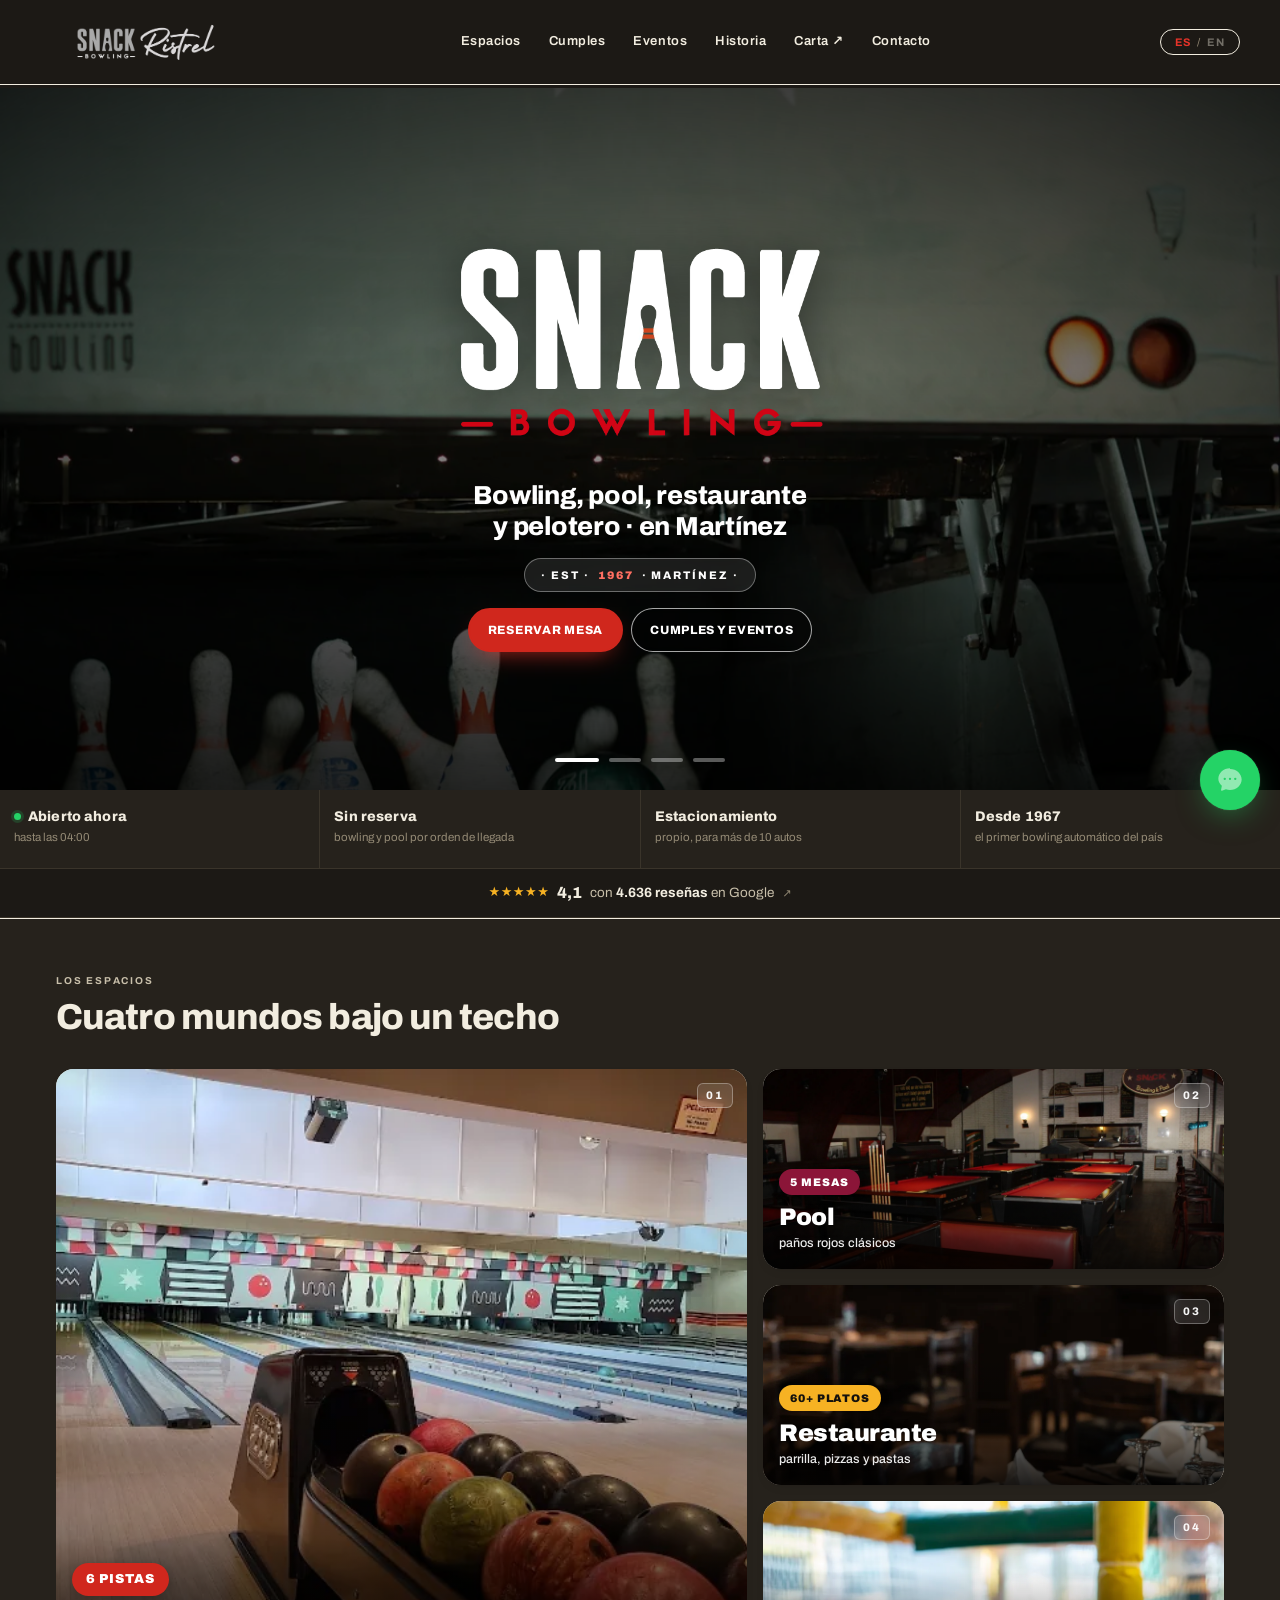
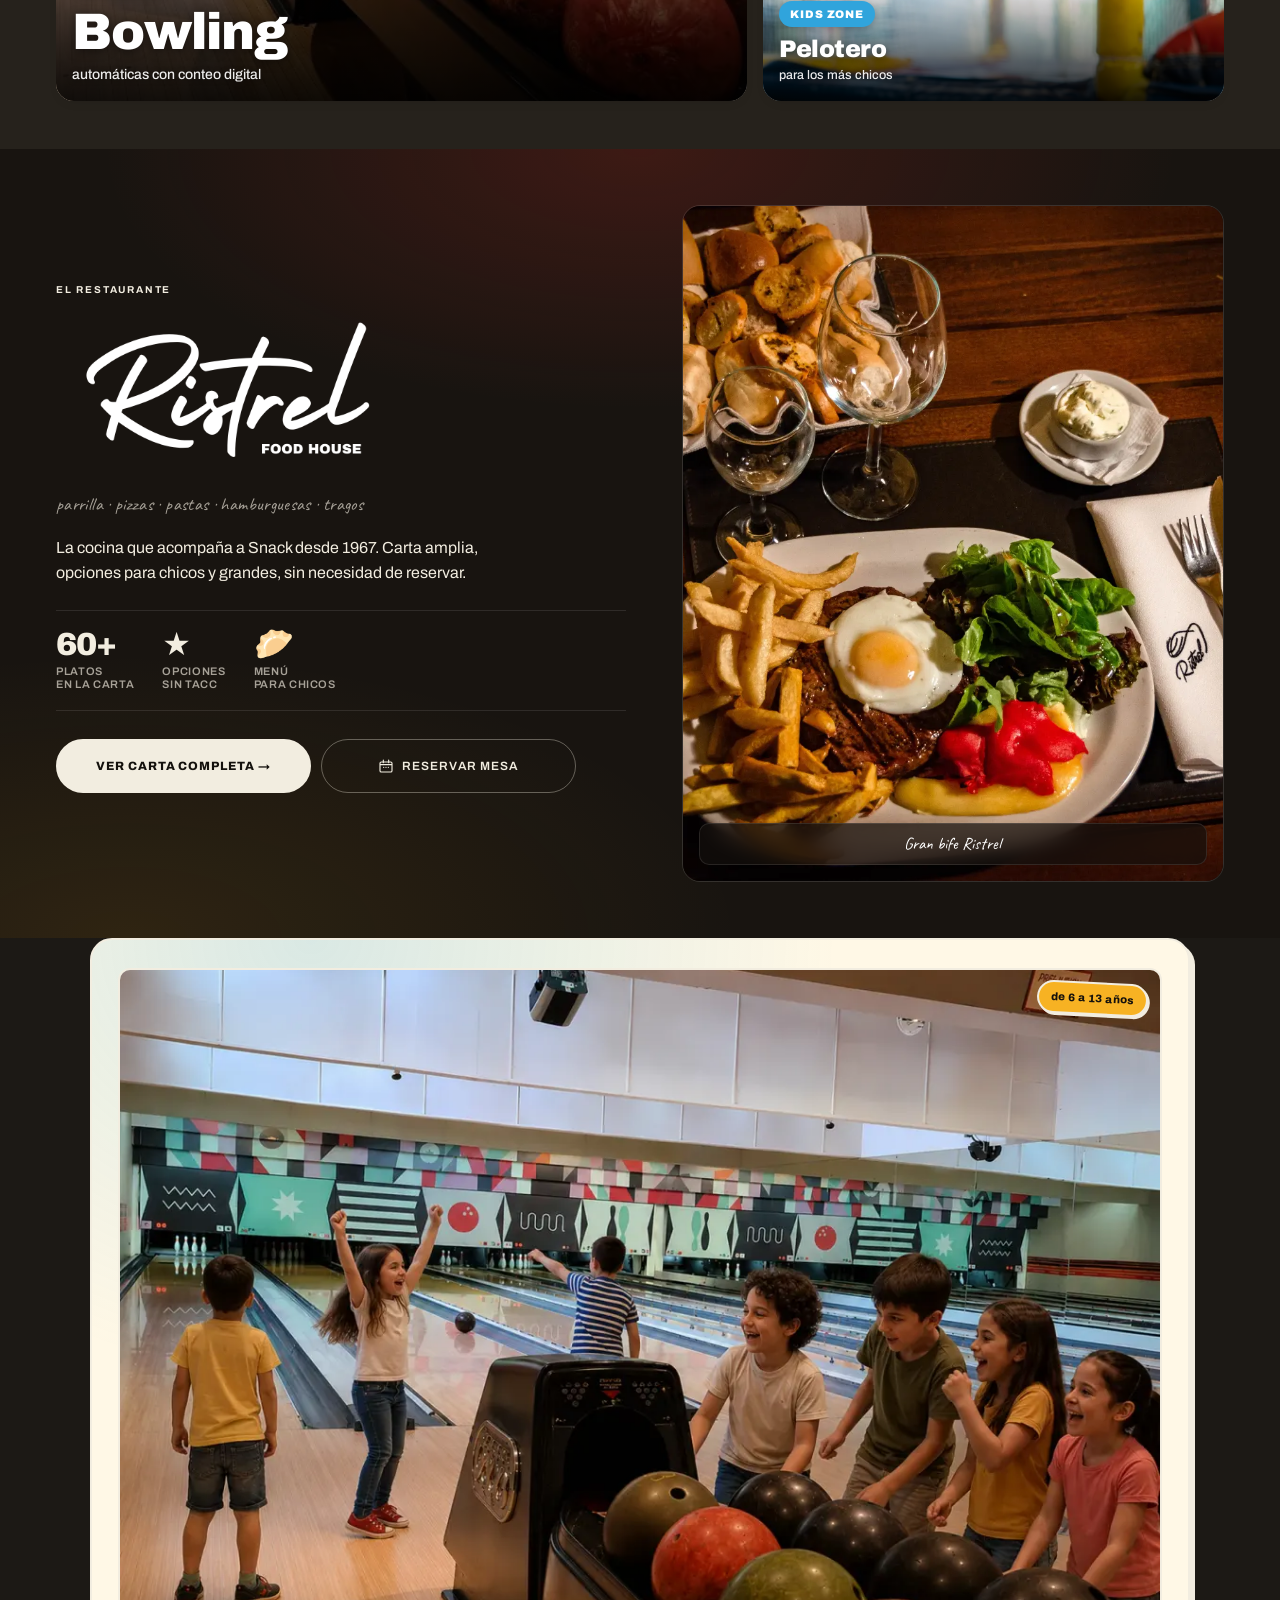
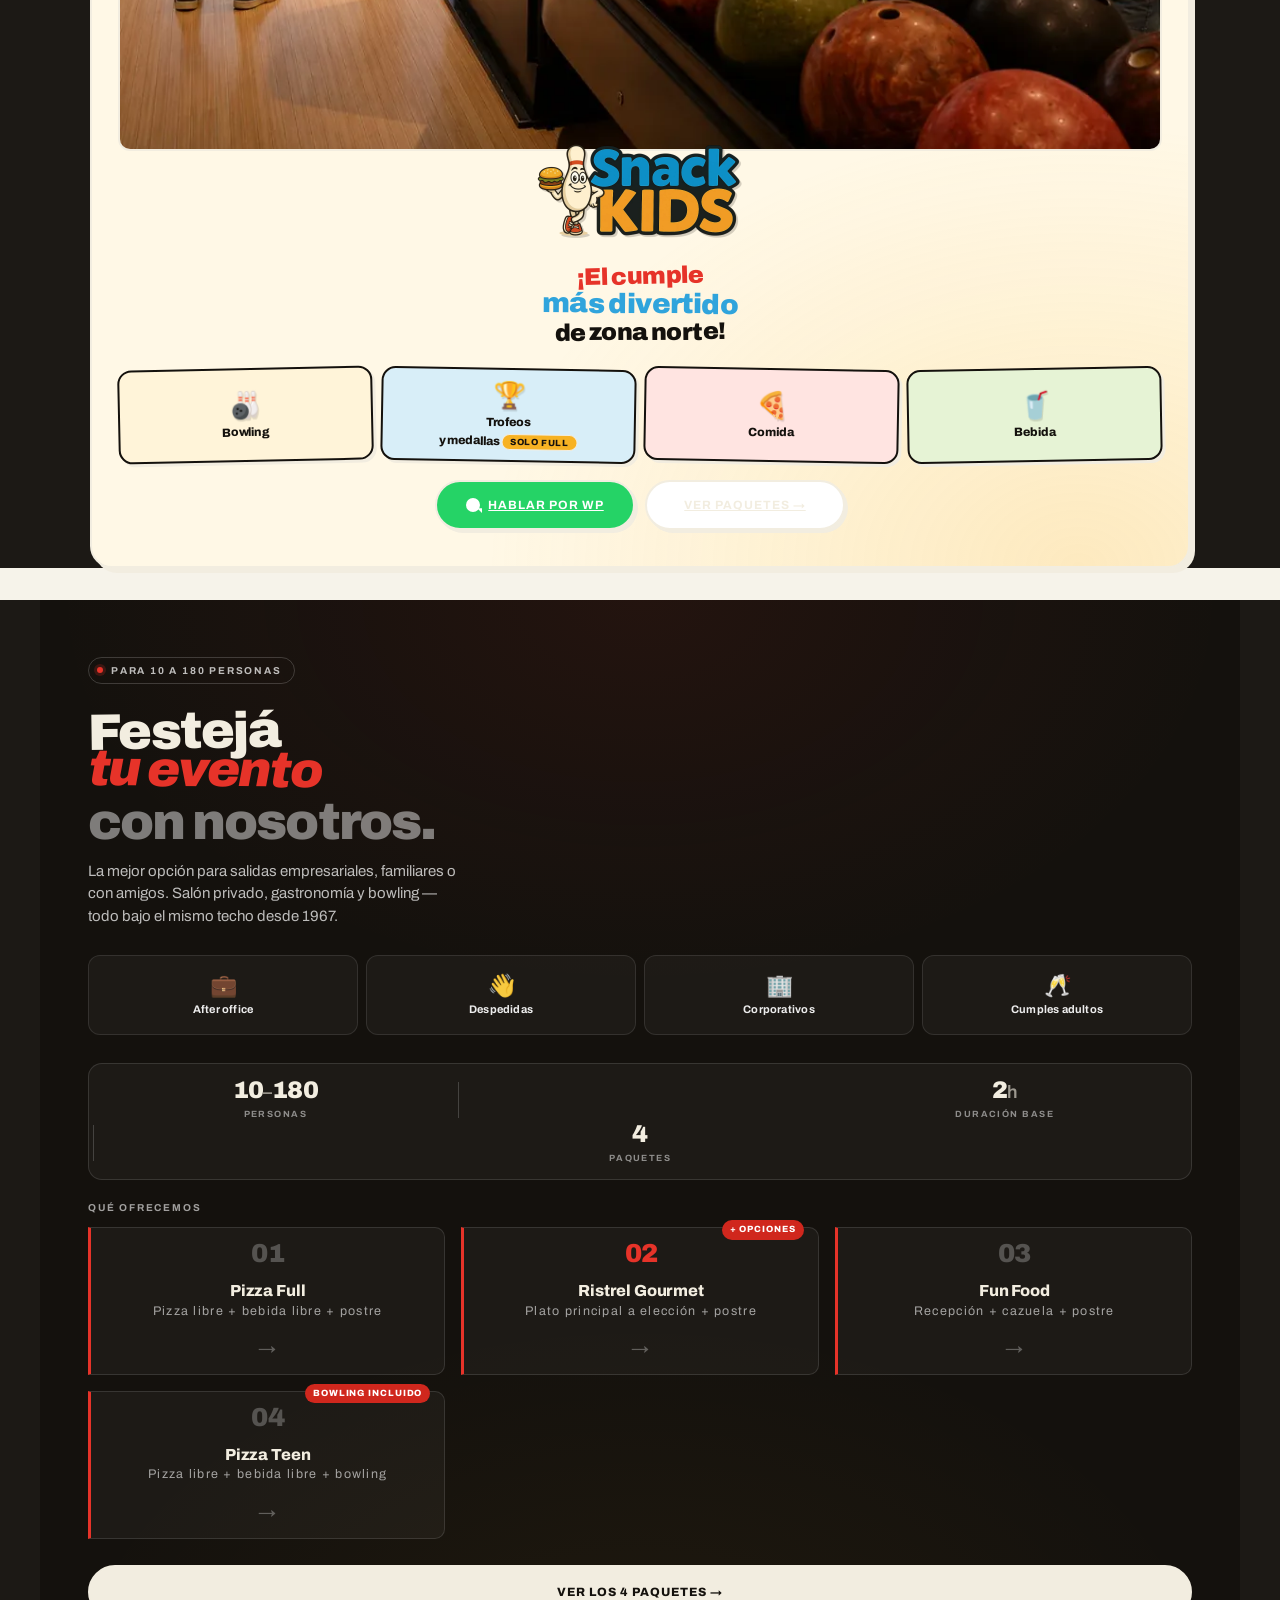
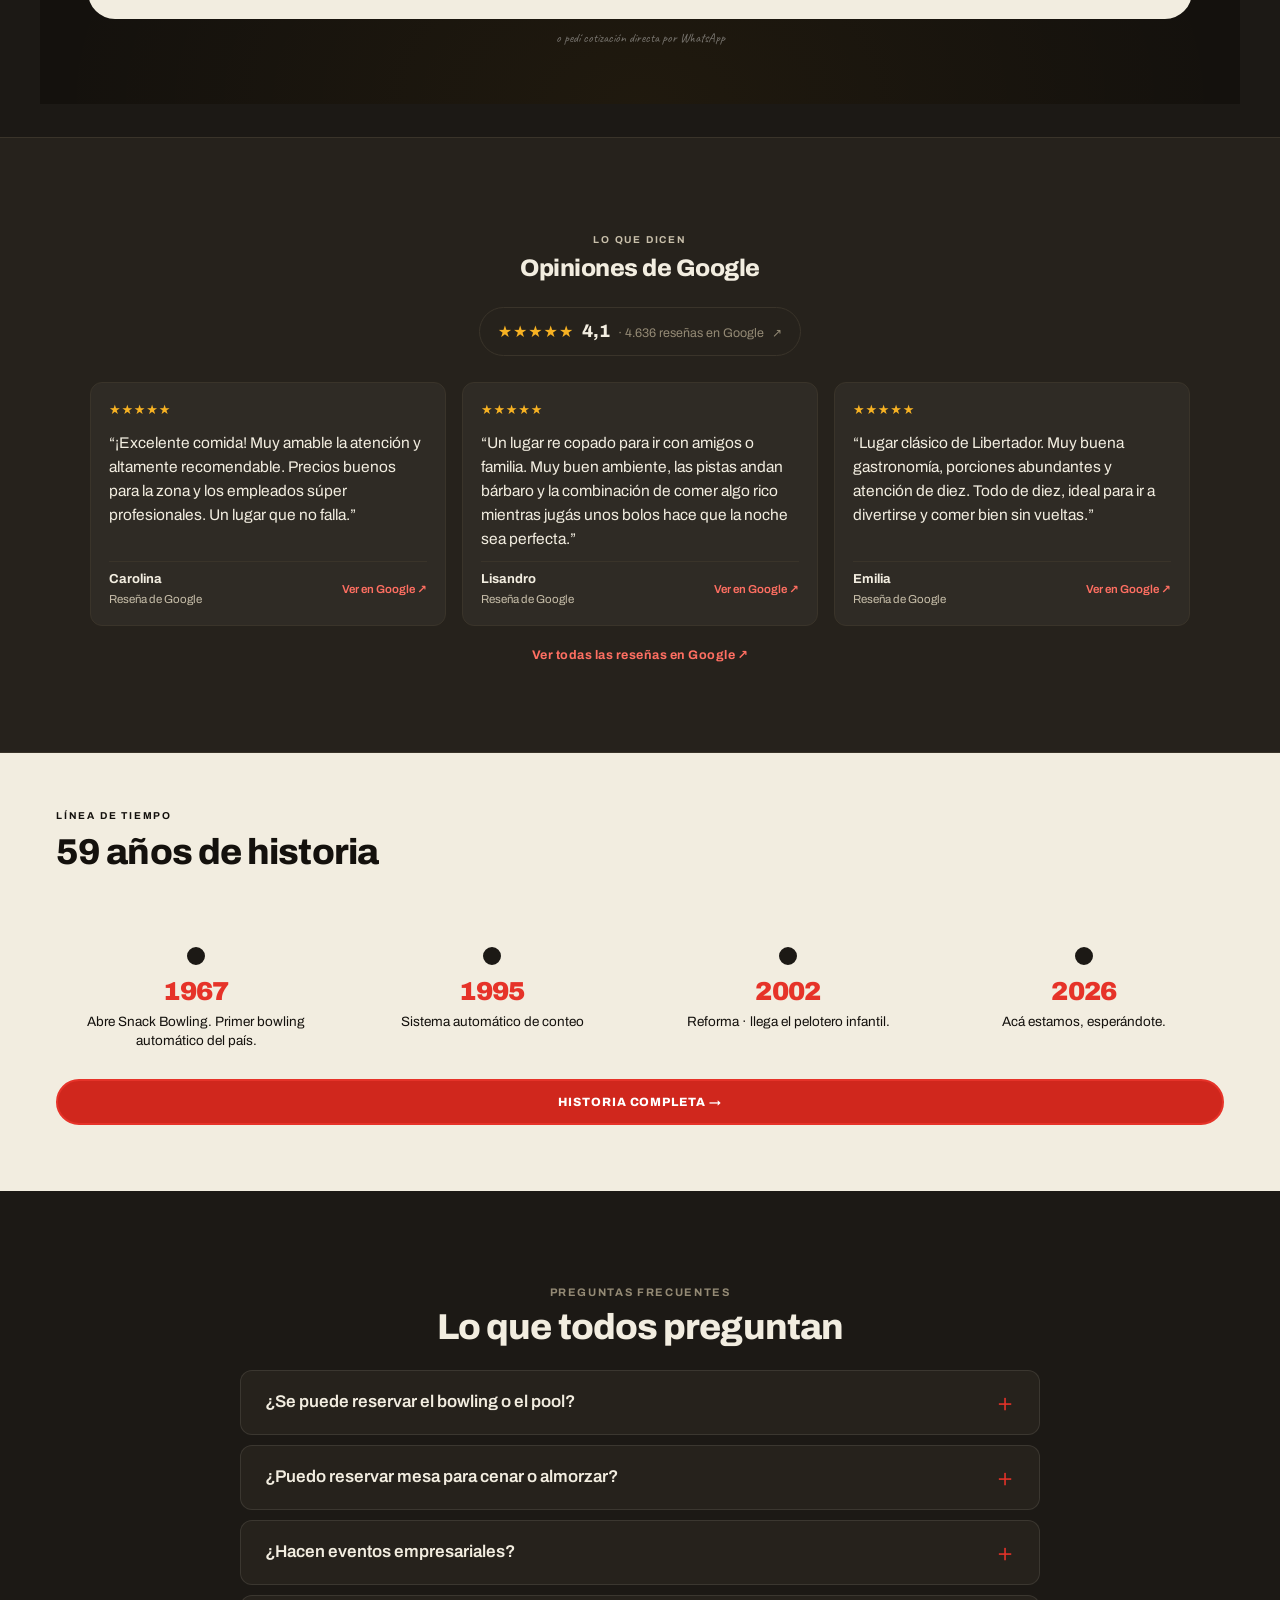
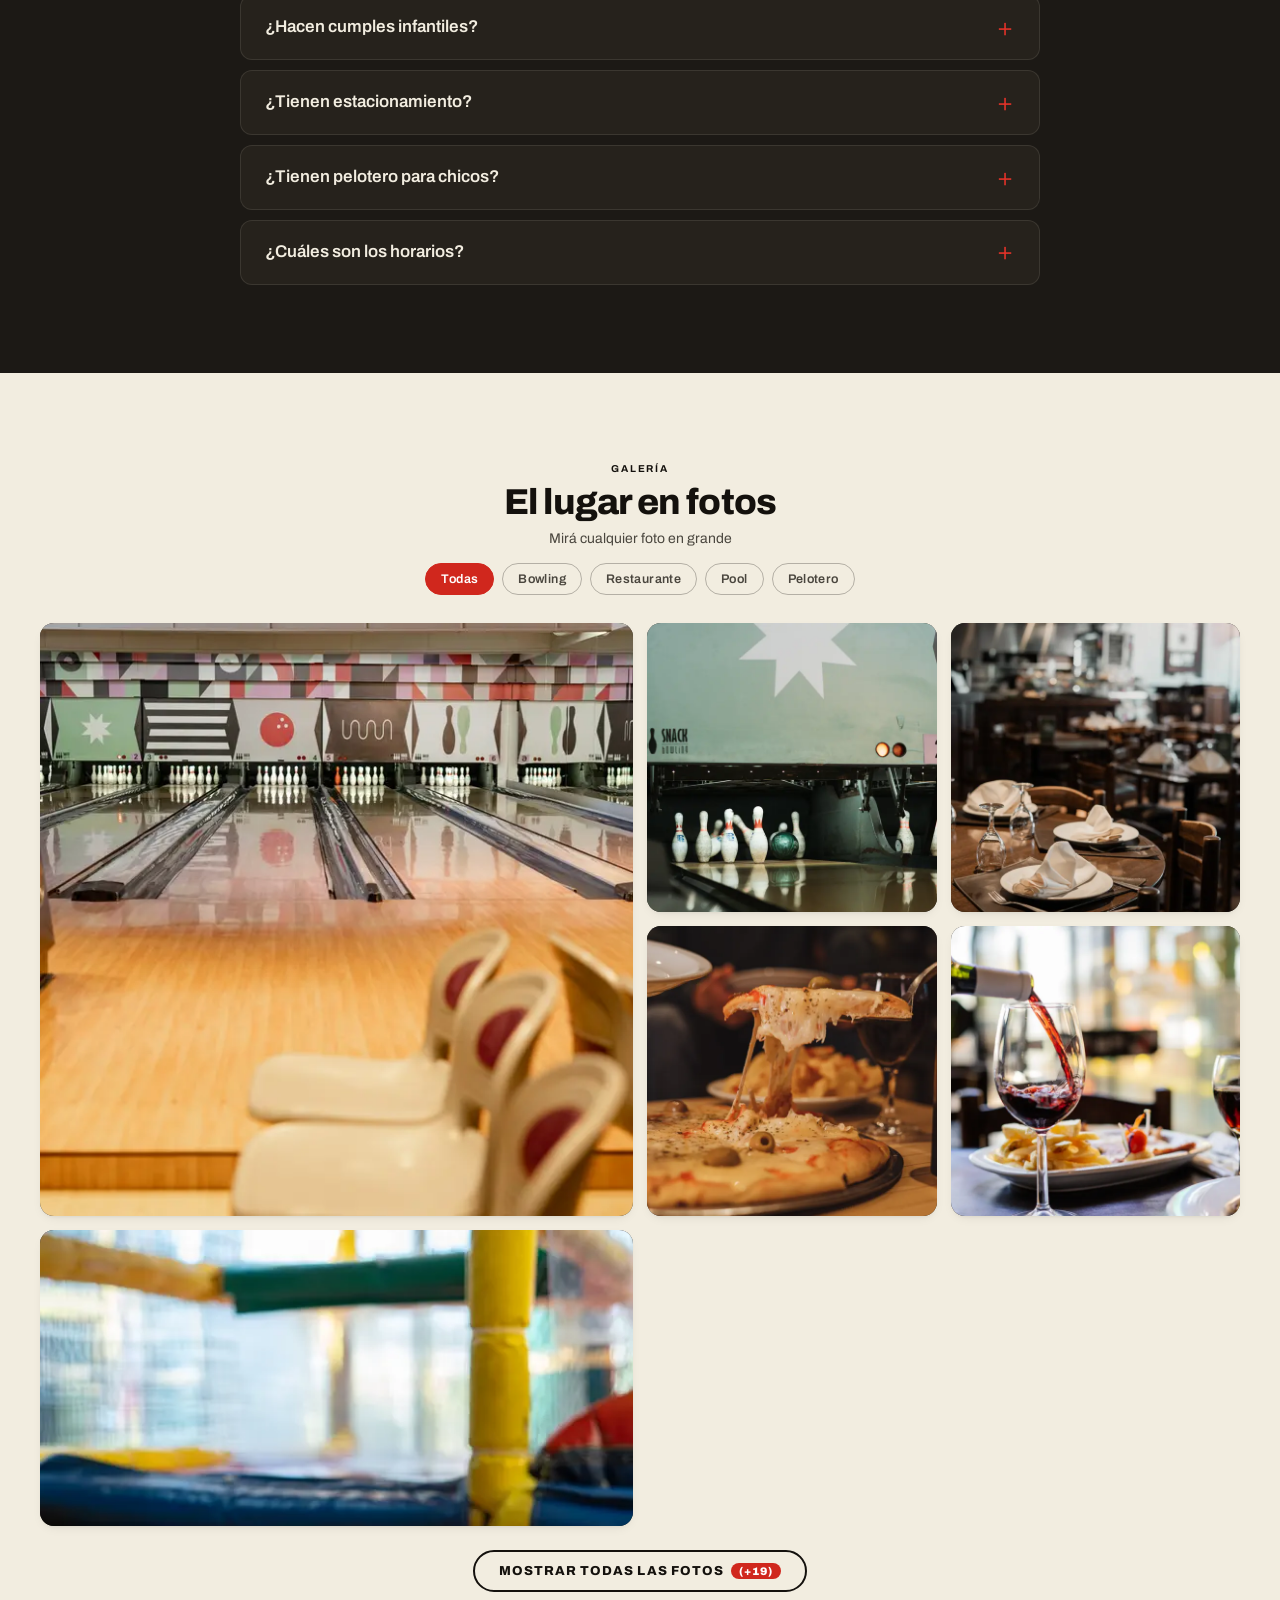
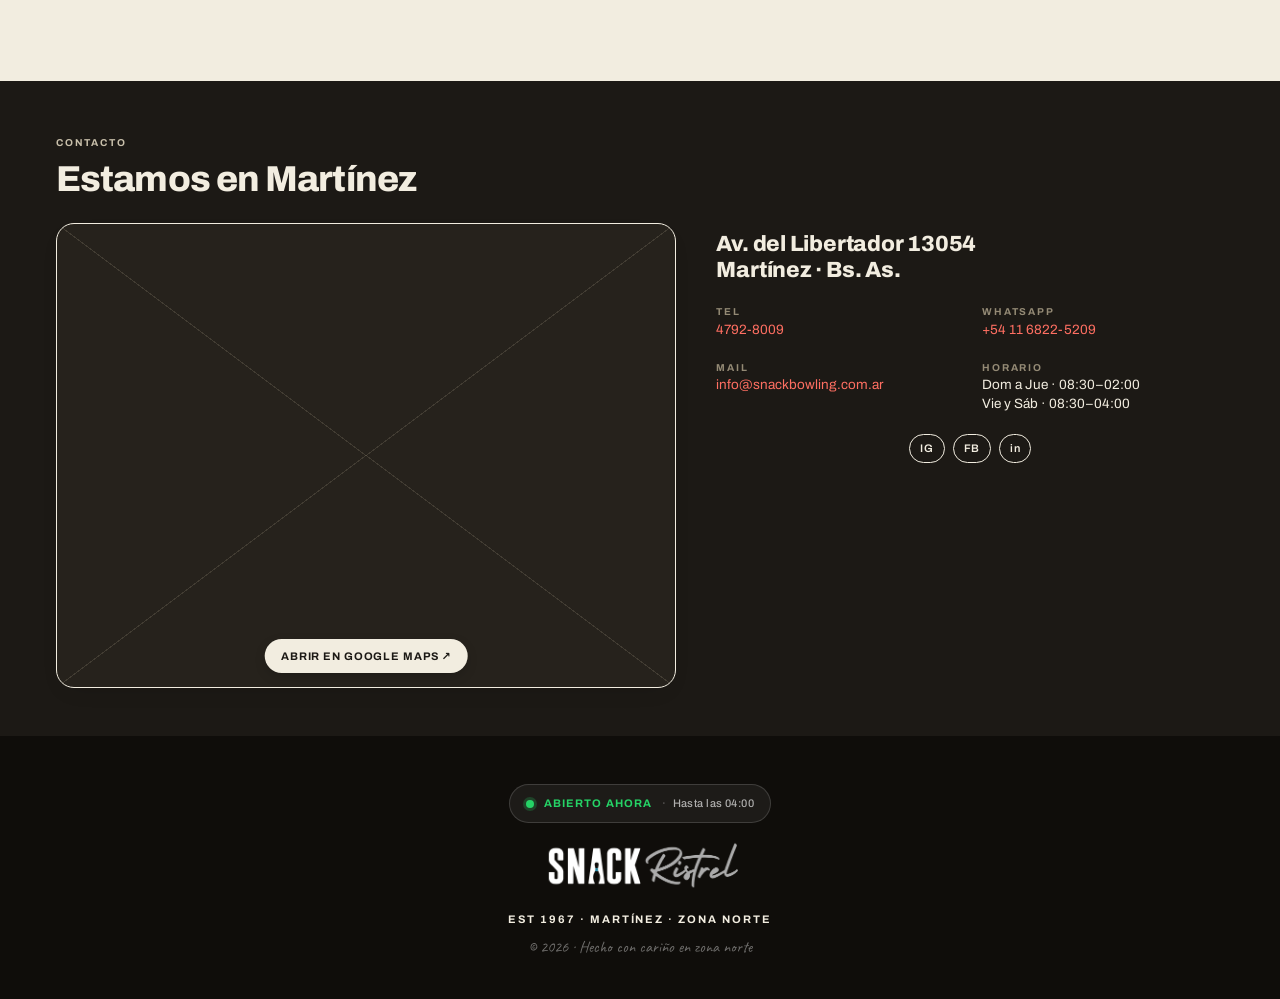
==== index.html @ e5029f7b "Ritmo vertical, chat que no tapa el form y atajos Ritmo vertical - Convivían tres ritmos: 88px, 64px" ====
<!DOCTYPE html>
<html lang="es">
<head>
<meta charset="UTF-8">
<meta name="viewport" content="width=device-width, initial-scale=1.0">
<title>Snack Bowling Martínez · Bowling, restaurante y cumples en Zona Norte</title>
<meta name="description" content="Bowling, restaurante, cumples infantiles y eventos corporativos en Martínez, Zona Norte. Pool, pelotero y carta Ristrel. Multiespacio familiar desde 1967.">
<meta name="keywords" content="bowling Martínez, bowling zona norte, cumples infantiles zona norte, eventos corporativos con bowling, restaurante Martínez, after office bowling, pelotero infantil zona norte, Snack Bowling">
<link rel="canonical" href="https://www.snackbowling.com.ar/">
<meta name="theme-color" content="#f6f3ea">
<meta name="robots" content="index, follow">
<meta name="geo.region" content="AR-B">
<meta name="geo.placename" content="Martínez, Buenos Aires">
<meta name="geo.position" content="-34.4904590;-58.4849892">
<meta name="ICBM" content="-34.4904590, -58.4849892">

<!-- Open Graph / social preview -->
<meta property="og:type" content="website">
<meta property="og:site_name" content="Snack Bowling">
<meta property="og:title" content="Snack Bowling Martínez · Bowling, restaurante y cumples en Zona Norte">
<meta property="og:description" content="Bowling, restaurante, cumples infantiles y eventos corporativos en Martínez, Zona Norte. Desde 1967.">
<meta property="og:url" content="https://www.snackbowling.com.ar/">
<meta property="og:image" content="https://www.snackbowling.com.ar/assets/logo-snack.webp">
<meta property="og:locale" content="es_AR">
<meta name="twitter:card" content="summary_large_image">
<meta name="twitter:title" content="Snack Bowling · Martínez · Zona Norte">
<meta name="twitter:description" content="Bowling, restaurante, cumples infantiles y eventos corporativos en Zona Norte.">
<meta name="twitter:image" content="https://www.snackbowling.com.ar/assets/logo-snack.webp">

<!-- favicon -->
<link rel="icon" type="image/png" sizes="32x32" href="assets/favicon-32.png">
<link rel="icon" type="image/png" sizes="16x16" href="assets/favicon-16.png">
<link rel="icon" type="image/png" sizes="192x192" href="assets/favicon-192.png">
<link rel="manifest" href="manifest.webmanifest">
<link rel="apple-touch-icon" href="assets/apple-touch-icon.png">

<link rel="preconnect" href="https://fonts.googleapis.com">
<link rel="preconnect" href="https://fonts.gstatic.com" crossorigin>
<link href="https://fonts.googleapis.com/css2?family=Patrick+Hand&family=Caveat:wght@500;700&family=Archivo:wght@400;500;700;900&display=swap" rel="stylesheet">
<link rel="stylesheet" href="wireframes.css">
<link rel="stylesheet" href="site.css">

<!-- JSON-LD: negocio local -->
<script type="application/ld+json">
{
  "@context": "https://schema.org",
  "@type": ["Restaurant", "EntertainmentBusiness", "BowlingAlley"],
  "name": "Snack Bowling",
  "alternateName": ["Snack Ristrel", "Ristrel Food House"],
  "url": "https://www.snackbowling.com.ar/",
  "image": [
    "https://www.snackbowling.com.ar/assets/logo-snack.webp",
    "https://www.snackbowling.com.ar/assets/bowling.webp",
    "https://www.snackbowling.com.ar/assets/plato.webp"
  ],
  "logo": "https://www.snackbowling.com.ar/assets/logo-nav.webp",
  "description": "Bowling, restaurante, cumples infantiles y eventos corporativos en Martínez, Zona Norte. Pool, pelotero y carta Ristrel. Multiespacio familiar desde 1967.",
  "slogan": "Cuatro mundos bajo un techo · Martínez desde 1967",
  "telephone": "+541147928009",
  "email": "info@snackbowling.com.ar",
  "priceRange": "$$",
  "servesCuisine": ["Argentina", "Parrilla", "Pizza", "Pastas", "Hamburguesas"],
  "address": {
    "@type": "PostalAddress",
    "streetAddress": "Av. del Libertador 13054",
    "addressLocality": "Martínez",
    "addressRegion": "Buenos Aires",
    "postalCode": "B1640",
    "addressCountry": "AR"
  },
  "geo": {
    "@type": "GeoCoordinates",
    "latitude": -34.4904590,
    "longitude": -58.4849892
  },
  "areaServed": [
    { "@type": "Place", "name": "Martínez" },
    { "@type": "Place", "name": "San Isidro" },
    { "@type": "Place", "name": "Olivos" },
    { "@type": "Place", "name": "Vicente López" },
    { "@type": "Place", "name": "Zona Norte, Buenos Aires" }
  ],
  "foundingDate": "1967",
  "aggregateRating": {
    "@type": "AggregateRating",
    "ratingValue": "4.1",
    "reviewCount": "4636",
    "bestRating": "5",
    "worstRating": "1"
  },
  "openingHoursSpecification": [
    {
      "@type": "OpeningHoursSpecification",
      "dayOfWeek": ["Sunday", "Monday", "Tuesday", "Wednesday", "Thursday"],
      "opens": "08:30",
      "closes": "02:00"
    },
    {
      "@type": "OpeningHoursSpecification",
      "dayOfWeek": ["Friday", "Saturday"],
      "opens": "08:30",
      "closes": "04:00"
    }
  ],
  "sameAs": [
    "https://www.instagram.com/snackbowling/",
    "https://www.facebook.com/SnackBowling/",
    "https://www.linkedin.com/company/snack-bowling"
  ],
  "hasMenu": "https://menu.maxirest.com/408",
  "amenityFeature": [
    { "@type": "LocationFeatureSpecification", "name": "Bowling", "value": true },
    { "@type": "LocationFeatureSpecification", "name": "Pool / Billar", "value": true },
    { "@type": "LocationFeatureSpecification", "name": "Restaurante", "value": true },
    { "@type": "LocationFeatureSpecification", "name": "Pelotero infantil", "value": true },
    { "@type": "LocationFeatureSpecification", "name": "Salón para eventos", "value": true }
  ],
  "hasOfferCatalog": {
    "@type": "OfferCatalog",
    "name": "Paquetes",
    "itemListElement": [
      {
        "@type": "Offer",
        "name": "Cumples infantiles con bowling",
        "description": "Paquetes Full y Base. De 6 a 13 años. Bowling, comida y bebida libre. Desde 15 chicos (grupos de 10 a 14, con tarifa especial).",
        "url": "https://www.snackbowling.com.ar/cumples",
        "category": "Cumples infantiles"
      },
      {
        "@type": "Offer",
        "name": "Eventos corporativos con bowling",
        "description": "After office, despedidas, corporativos y cumples adultos. 4 paquetes gastronómicos para 10 a 180 personas.",
        "url": "https://www.snackbowling.com.ar/eventos",
        "category": "Eventos corporativos"
      }
    ]
  }
}
</script>

<!-- JSON-LD: FAQ para rich snippets en Google -->
<script type="application/ld+json">
{
  "@context": "https://schema.org",
  "@type": "FAQPage",
  "mainEntity": [
    {
      "@type": "Question",
      "name": "¿Se puede reservar el bowling o el pool?",
      "acceptedAnswer": { "@type": "Answer", "text": "No, ambos son por orden de llegada." }
    },
    {
      "@type": "Question",
      "name": "¿Puedo reservar mesa para cenar o almorzar?",
      "acceptedAnswer": { "@type": "Answer", "text": "Sí. Podés pedir la mesa desde el formulario de la web y te respondemos por WhatsApp, o llamar al 4792-8009. La reserva queda confirmada cuando te damos el OK." }
    },
    {
      "@type": "Question",
      "name": "¿Hacen eventos empresariales?",
      "acceptedAnswer": { "@type": "Answer", "text": "Sí, tenemos paquetes para after office, despedidas y corporativos." }
    },
    {
      "@type": "Question",
      "name": "¿Hacen cumples infantiles?",
      "acceptedAnswer": { "@type": "Answer", "text": "Sí, para chicos de 6 a 13 años." }
    },
    {
      "@type": "Question",
      "name": "¿Tienen estacionamiento?",
      "acceptedAnswer": { "@type": "Answer", "text": "Sí, estacionamiento propio para más de 10 autos." }
    },
    {
      "@type": "Question",
      "name": "¿Tienen pelotero para chicos?",
      "acceptedAnswer": { "@type": "Answer", "text": "Sí, para los más peques de 4 a 7 años." }
    },
    {
      "@type": "Question",
      "name": "¿Cuáles son los horarios de atención?",
      "acceptedAnswer": { "@type": "Answer", "text": "Domingo a Jueves de 08:30 a 02:00. Viernes y Sábados hasta las 04:00." }
    }
  ]
}
</script>

<!--
  Google Analytics 4 · sólo se carga en el dominio de producción.
  En localhost, en previews de Cloudflare o abriendo el archivo directo no se
  dispara ningún evento, así que probar no ensucia los datos reales.
-->
<script>
  (function () {
    window.dataLayer = window.dataLayer || [];
    function gtag(){ dataLayer.push(arguments); }
    window.gtag = gtag;

    var host = location.hostname;
    var esProduccion = host === 'snackbowling.com.ar' || host.endsWith('.snackbowling.com.ar');
    if (!esProduccion) return;

    var s = document.createElement('script');
    s.async = true;
    s.src = 'https://www.googletagmanager.com/gtag/js?id=G-M6GGPZSK61';
    document.head.appendChild(s);

    gtag('js', new Date());
    gtag('config', 'G-M6GGPZSK61', { anonymize_ip: true });
  })();
</script>
</head>
<body class="final-site has-sticky-bar">
<a class="skip-link" href="#contenido">Saltar al contenido</a>
<div class="scroll-progress" aria-hidden="true"></div>

<!-- MOBILE / TABLET VERSION -->
<div class="site-mobile site-mobile--nav">
<!-- nav -->
          <div class="m-nav m-nav--dir1">
            <a href="/" class="m-nav-logo-link" aria-label="Ir al inicio"><img class="m-nav-logo" src="assets/logo-nav.webp" width="2000" height="500" alt="Snack Ristrel"></a>
            <div class="m-nav-right">
              <button class="lang-toggle" data-lang-toggle type="button" aria-label="Cambiar idioma">
                <span class="lang-opt lang-opt--es is-active" data-lang="es">ES</span>
                <span class="lang-sep">/</span>
                <span class="lang-opt lang-opt--en" data-lang="en">EN</span>
              </button>
              <button class="m-burger" data-menu-toggle aria-label="Abrir menú"><span class="m-burger-icon" aria-hidden="true"><span></span><span></span><span></span></span></button>
            </div>
          </div>

          <!-- MOBILE OVERLAY MENU -->
          <div class="m-menu" data-menu>
            <div class="m-menu-head">
              <a href="/" class="m-nav-logo-link" aria-label="Ir al inicio"><img class="m-nav-logo" src="assets/logo-nav.webp" width="2000" height="500" alt="Snack Ristrel"></a>
              <button class="m-menu-close" data-menu-toggle aria-label="Cerrar">×</button>
            </div>

            <nav class="m-menu-list">
              <a href="#espacios" data-menu-link>
                <span class="m-menu-num">01</span>
                <span class="m-menu-text">
                  <span class="m-menu-title">Los espacios</span>
                  <span class="m-menu-sub">bowling · pool · resto · pelotero</span>
                </span>
                <span class="m-menu-arrow">→</span>
              </a>
              <a href="https://menu.maxirest.com/408" target="_blank" rel="noopener" data-menu-link>
                <span class="m-menu-num">02</span>
                <span class="m-menu-text">
                  <span class="m-menu-title">Carta digital <span class="m-menu-ext">↗</span></span>
                  <span class="m-menu-sub">parrilla, pizzas, pastas y más</span>
                </span>
                <span class="m-menu-arrow">→</span>
              </a>
              <a href="/cumples" data-menu-link>
                <span class="m-menu-num">03</span>
                <span class="m-menu-text">
                  <span class="m-menu-title">Cumples infantiles</span>
                  <span class="m-menu-sub">de 6 a 13 años</span>
                </span>
                <span class="m-menu-arrow">→</span>
              </a>
              <a href="/eventos" data-menu-link>
                <span class="m-menu-num">04</span>
                <span class="m-menu-text">
                  <span class="m-menu-title">Eventos &amp; empresas</span>
                  <span class="m-menu-sub">after office · corporativos</span>
                </span>
                <span class="m-menu-arrow">→</span>
              </a>
              <a href="/historia" data-menu-link>
                <span class="m-menu-num">05</span>
                <span class="m-menu-text">
                  <span class="m-menu-title">Historia</span>
                  <span class="m-menu-sub">desde 1967</span>
                </span>
                <span class="m-menu-arrow">→</span>
              </a>
              <a href="#contacto" data-menu-link>
                <span class="m-menu-num">06</span>
                <span class="m-menu-text">
                  <span class="m-menu-title">Contacto</span>
                  <span class="m-menu-sub">Av. del Libertador 13054</span>
                </span>
                <span class="m-menu-arrow">→</span>
              </a>
            </nav>

            <div class="m-menu-foot">
              <div class="m-menu-seal">
                <span class="seal-line">·  EST  ·</span>
                <span class="seal-year">1967</span>
                <span class="seal-line">·  MARTÍNEZ  ·</span>
              </div>

              <div class="m-menu-contact">
                <a href="tel:47928009" class="m-menu-contact-row">
                  <span class="m-menu-contact-lbl">Llamar</span>
                  <span class="m-menu-contact-val">4792-8009</span>
                </a>
                <a href="https://maps.google.com/?q=Av.+del+Libertador+13054+Mart%C3%ADnez" target="_blank" rel="noopener" class="m-menu-contact-row">
                  <span class="m-menu-contact-lbl">Dirección</span>
                  <span class="m-menu-contact-val">Av. del Libertador 13054</span>
                </a>
              </div>
            </div>
          </div>

</div>

<div class="site-desktop site-desktop--nav">
          <!-- nav -->
          <div class="d-nav">
            <a href="/" class="d-nav-logo-link" aria-label="Ir al inicio"><img class="d-nav-logo" src="assets/logo-nav-full.webp" width="2000" height="500" alt="Snack Ristrel"></a>
            <div class="d-nav-links">
              <a href="#espacios">Espacios</a>
              <a href="/cumples">Cumples</a>
              <a href="/eventos">Eventos</a>
              <a href="/historia">Historia</a>
              <a href="https://menu.maxirest.com/408" target="_blank" rel="noopener">Carta ↗</a>
              <a href="#contacto">Contacto</a>
            </div>
            <button class="lang-toggle d-lang-toggle" data-lang-toggle type="button" aria-label="Cambiar idioma">
              <span class="lang-opt lang-opt--es is-active" data-lang="es">ES</span>
              <span class="lang-sep">/</span>
              <span class="lang-opt lang-opt--en" data-lang="en">EN</span>
            </button>
          </div>

</div>

<main id="contenido">
<!-- ═══ COMPARTIDO · hero, datos, rating y espacios ═══ -->
<div class="site-shared site-shared--top">
          <!-- HERO carousel -->
          <section class="hero-carousel">
            <div class="hero-slides" data-carousel>
              <img class="hero-slide is-active" src="assets/hero/01-bowling.webp" width="1280" height="1920" alt="Pista de bowling de Snack Bowling Martínez" data-i="0">
              <img class="hero-slide" src="assets/hero/02-pizza.webp" width="1280" height="1920" alt="Pizza fresca del restaurante Ristrel" data-i="1" loading="lazy">
              <img class="hero-slide" src="assets/hero/03-vino.webp" width="1280" height="1920" alt="Vino Rutini Cabernet-Malbec en Ristrel" data-i="2" loading="lazy">
              <img class="hero-slide" src="assets/hero/04-cerveza.webp" width="1280" height="1920" alt="Cerveza tirada Patagonia en el bar" data-i="3" loading="lazy">
            </div>
            <div class="hero-content">
              <img class="hero-logo" src="assets/logo-snack.webp" width="660" height="396" alt="Snack Bowling">
              <h1 class="hero-tagline">Bowling, pool, restaurante y pelotero · en Martínez</h1>
              <span class="hero-badge">·  EST  · <b>1967</b> ·  MARTÍNEZ  ·</span>
              <div class="hero-cta">
                <button type="button" class="btn btn--hero-primary" data-reserva-open>Reservar mesa</button>
                <a class="btn btn--hero-ghost" href="#festejos" data-goto-festejos>Cumples y eventos</a>
              </div>
            </div>
            <div class="hero-dots" data-dots>
              <button class="hero-dot is-active" data-i="0" type="button" aria-label="Slide 1"></button>
              <button class="hero-dot" data-i="1" type="button" aria-label="Slide 2"></button>
              <button class="hero-dot" data-i="2" type="button" aria-label="Slide 3"></button>
              <button class="hero-dot" data-i="3" type="button" aria-label="Slide 4"></button>
            </div>
          </section>

          <!-- FRANJA DE DATOS · responde las 4 dudas de entrada -->
          <div class="quick-facts">
            <div class="quick-fact quick-fact--hours">
              <span class="quick-fact-live" data-hours="compact"></span>
            </div>
            <div class="quick-fact">
              <span class="quick-fact-n">Sin reserva</span>
              <span class="quick-fact-l">bowling y pool por orden de llegada</span>
            </div>
            <div class="quick-fact">
              <span class="quick-fact-n">Estacionamiento</span>
              <span class="quick-fact-l">propio, para más de 10 autos</span>
            </div>
            <div class="quick-fact">
              <span class="quick-fact-n">Desde 1967</span>
              <span class="quick-fact-l">el primer bowling automático del país</span>
            </div>
          </div>

          <!-- Señal de confianza temprana · el detalle completo está en #opiniones -->
          <a class="rating-bar" href="https://www.google.com/maps/place/Snack+Bowling+%26+Restaurant/@-34.4907045,-58.4855095,17z/data=!4m8!3m7!1s0x95bcb174c35f254f:0x4265a336265d66ed!8m2!3d-34.4907045!4d-58.4855095!9m1!1b1!16s%2Fg%2F1thgcmz0" target="_blank" rel="noopener">
            <span class="rating-bar-stars" aria-hidden="true">★★★★★</span>
            <span class="rating-bar-score">4,1</span>
            <span class="rating-bar-text">con <b>4.636 reseñas</b> en Google</span>
            <span class="rating-bar-arrow" aria-hidden="true">↗</span>
          </a>


          <!-- 4 ESPACIOS · una sola versión para mobile y desktop -->
          <div class="band band--tan" id="espacios">
            <div class="band-head">
              <span class="lbl">los espacios</span>
              <h2 class="sec-h2">Cuatro mundos <br class="br-mobile">bajo un techo</h2>
            </div>
            <div class="espacios-grid">
              <div class="espacio-card espacio-card--feat espacio-card--bowling">
                <img class="espacio-card-img" loading="lazy" decoding="async" src="assets/bowling.webp" width="611" height="477" alt="Pistas de bowling automáticas">
                <div class="espacio-card-overlay"></div>
                <span class="espacio-card-num">01</span>
                <div class="espacio-card-content">
                  <span class="espacio-card-stat">6 pistas</span>
                  <h3 class="espacio-card-title">Bowling</h3>
                  <p class="espacio-card-sub">automáticas con conteo digital</p>
                </div>
              </div>
              <div class="espacio-card espacio-card--pool">
                <img class="espacio-card-img" loading="lazy" decoding="async" src="assets/pool.webp" width="1920" height="1080" alt="Mesas de pool con paños rojos">
                <div class="espacio-card-overlay"></div>
                <span class="espacio-card-num">02</span>
                <div class="espacio-card-content">
                  <span class="espacio-card-stat">5 mesas</span>
                  <h3 class="espacio-card-title">Pool</h3>
                  <p class="espacio-card-sub">paños rojos clásicos</p>
                </div>
              </div>
              <div class="espacio-card espacio-card--resto">
                <img class="espacio-card-img" loading="lazy" decoding="async" src="assets/resto.webp" width="1067" height="1600" alt="Interior del restaurante Ristrel">
                <div class="espacio-card-overlay"></div>
                <span class="espacio-card-num">03</span>
                <div class="espacio-card-content">
                  <span class="espacio-card-stat">60+ platos</span>
                  <h3 class="espacio-card-title">Restaurante</h3>
                  <p class="espacio-card-sub">parrilla, pizzas y pastas</p>
                </div>
              </div>
              <div class="espacio-card espacio-card--pelotero">
                <img class="espacio-card-img" loading="lazy" decoding="async" src="assets/pelotero.webp" width="1066" height="1600" alt="Pelotero infantil con pelotas de colores">
                <div class="espacio-card-overlay"></div>
                <span class="espacio-card-num">04</span>
                <div class="espacio-card-content">
                  <span class="espacio-card-stat">Kids zone</span>
                  <h3 class="espacio-card-title">Pelotero</h3>
                  <p class="espacio-card-sub">para los más chicos</p>
                </div>
              </div>
            </div>
          </div>
          </div>
</div>

<div class="site-mobile site-mobile--cont">
          <!-- ============ RISTREL · LA CARTA ============ -->
          <section class="m-band m-band--ristrel" id="ristrel">
            <div class="ristrel-glow" aria-hidden="true"></div>

            <div class="ristrel-head">
              <span class="lbl light">el restaurante</span>
              <img class="ristrel-logo" loading="lazy" decoding="async" src="assets/logo-ristrel.webp" width="1000" height="500" alt="Ristrel Food House">
              <p class="ristrel-tagline">parrilla · pizzas · pastas · hamburguesas · tragos</p>
            </div>

            <div class="ristrel-photo">
              <img loading="lazy" decoding="async" src="assets/plato.webp" width="1600" height="1060" alt="Plato de Ristrel">
            </div>

            <div class="ristrel-cta">
              <a href="https://menu.maxirest.com/408" target="_blank" rel="noopener" class="btn btn--ristrel-primary">VER CARTA COMPLETA →</a>
              <a href="https://api.whatsapp.com/send?phone=+541168225209&text=Hola,%20quiero%20reservar%20una%20mesa%20en%20Ristrel" target="_blank" rel="noopener" class="btn btn--ristrel-reserva" data-reserva-open>
                <svg class="reserva-icon" viewBox="0 0 24 24" fill="none" aria-hidden="true">
                  <path d="M3 10h18M5 6h14a2 2 0 0 1 2 2v11a2 2 0 0 1-2 2H5a2 2 0 0 1-2-2V8a2 2 0 0 1 2-2Z" stroke="currentColor" stroke-width="1.7" stroke-linejoin="round"/>
                  <path d="M8 3v4M16 3v4" stroke="currentColor" stroke-width="1.7" stroke-linecap="round"/>
                  <circle cx="8.5" cy="14" r="1" fill="currentColor"/>
                  <circle cx="12" cy="14" r="1" fill="currentColor"/>
                  <circle cx="15.5" cy="14" r="1" fill="currentColor"/>
                </svg>
                Reservar mesa
              </a>
            </div>
          </section>

          <!-- ============ CUMPLES KIDS ============ -->
          <section class="m-band m-band--kids" id="festejos">
            <div class="kids-confetti" aria-hidden="true">
              <span class="conf c1"></span><span class="conf c2"></span><span class="conf c3"></span>
              <span class="conf c4"></span><span class="conf c5"></span><span class="conf c6"></span>
              <span class="conf c7"></span><span class="conf c8"></span><span class="conf c9"></span>
              <span class="conf c10"></span>
            </div>

            <!-- KIDS HERO CARD -->
            <div class="kids-card">
              <div class="kids-card-photo">
                <img loading="lazy" decoding="async" src="assets/cumple-bowling.webp" width="1100" height="858" alt="Cumple infantil en Snack">
                <span class="kids-tag-edad">de 6 a 13 años</span>
              </div>
              <div class="kids-card-body">
                <img class="kids-logo" loading="lazy" decoding="async" src="assets/logo-kids.webp" width="1920" height="1080" alt="Snack Kids">
                <p class="kids-lead">
                  <span class="kids-word kids-word--1">¡El cumple</span>
                  <span class="kids-word kids-word--2">más divertido</span>
                  <span class="kids-word kids-word--3">de zona norte!</span>
                </p>
              </div>
            </div>

            <!-- QUE INCLUYE -->
            <div class="kids-includes">
              <span class="lbl">qué incluye el cumple</span>
              <div class="kids-feat-row">
                <div class="kids-feat kids-feat--a">
                  <div class="kids-feat-emoji" aria-hidden="true">🎳</div>
                  <div class="kids-feat-text">Bowling</div>
                </div>
                <div class="kids-feat kids-feat--b">
                  <div class="kids-feat-emoji" aria-hidden="true">🏆</div>
                  <div class="kids-feat-text">Trofeos<br>y medallas <span class="kids-feat-only">solo Full</span></div>
                </div>
                <div class="kids-feat kids-feat--c">
                  <div class="kids-feat-emoji" aria-hidden="true">🍕</div>
                  <div class="kids-feat-text">Comida</div>
                </div>
                <div class="kids-feat kids-feat--d">
                  <div class="kids-feat-emoji" aria-hidden="true">🥤</div>
                  <div class="kids-feat-text">Bebida</div>
                </div>
              </div>
            </div>

            <!-- STATS QUICK -->
            <div class="kids-stats">
              <div class="kids-stat">
                <span class="kids-stat-n">2h</span>
                <span class="kids-stat-l">duración</span>
              </div>
              <div class="kids-stat">
                <span class="kids-stat-n">15+</span>
                <span class="kids-stat-l">chicos</span>
              </div>
              <div class="kids-stat">
                <span class="kids-stat-n">2</span>
                <span class="kids-stat-l">paquetes</span>
              </div>
            </div>

            <!-- CTA FINAL → solo va a paquetes -->
            <div class="kids-cta-block">
              <h3 class="kids-cta-title">¿Festejamos?</h3>
              <div class="m-cta m-cta--kids">
                <a class="btn btn--kids-cta" href="/cumples">✨ VER LOS PAQUETES →</a>
              </div>
            </div>
          </section>

</div>

<div class="site-desktop site-desktop--cont">
          <!-- ============ RISTREL · LA CARTA ============ -->
          <div class="d-band d-band--ristrel">
            <div class="ristrel-glow" aria-hidden="true"></div>
            <div class="d-ristrel">
              <div class="d-ristrel-left">
                <span class="lbl light">el restaurante</span>
                <img class="ristrel-logo ristrel-logo--d" loading="lazy" decoding="async" src="assets/logo-ristrel.webp" width="1000" height="500" alt="Ristrel Food House">
                <p class="ristrel-tagline">parrilla · pizzas · pastas · hamburguesas · tragos</p>

                <p class="ristrel-pitch">La cocina que acompaña a Snack desde 1967. Carta amplia, opciones para chicos y grandes, sin necesidad de reservar.</p>

                <!-- Destacados del momento -->
                <div class="ristrel-features">
                  <div class="ristrel-feature">
                    <div class="ristrel-feature-num" aria-hidden="true">60+</div>
                    <div class="ristrel-feature-lbl">platos<br>en la carta</div>
                  </div>
                  <div class="ristrel-feature">
                    <div class="ristrel-feature-num" aria-hidden="true">★</div>
                    <div class="ristrel-feature-lbl">opciones<br>sin TACC</div>
                  </div>
                  <div class="ristrel-feature">
                    <div class="ristrel-feature-num" aria-hidden="true">🥟</div>
                    <div class="ristrel-feature-lbl">menú<br>para chicos</div>
                  </div>
                </div>

                <div class="ristrel-cta">
                  <a href="https://menu.maxirest.com/408" target="_blank" rel="noopener" class="btn btn--ristrel-primary">VER CARTA COMPLETA →</a>
                  <a href="https://api.whatsapp.com/send?phone=+541168225209&text=Hola,%20quiero%20reservar%20una%20mesa%20en%20Ristrel" target="_blank" rel="noopener" class="btn btn--ristrel-reserva" data-reserva-open>
                    <svg class="reserva-icon" viewBox="0 0 24 24" fill="none" aria-hidden="true">
                      <path d="M3 10h18M5 6h14a2 2 0 0 1 2 2v11a2 2 0 0 1-2 2H5a2 2 0 0 1-2-2V8a2 2 0 0 1 2-2Z" stroke="currentColor" stroke-width="1.7" stroke-linejoin="round"/>
                      <path d="M8 3v4M16 3v4" stroke="currentColor" stroke-width="1.7" stroke-linecap="round"/>
                      <circle cx="8.5" cy="14" r="1" fill="currentColor"/>
                      <circle cx="12" cy="14" r="1" fill="currentColor"/>
                      <circle cx="15.5" cy="14" r="1" fill="currentColor"/>
                    </svg>
                    Reservar mesa
                  </a>
                </div>
              </div>

              <div class="d-ristrel-right">
                <div class="ristrel-photo ristrel-photo--d">
                  <img loading="lazy" decoding="async" src="assets/plato.webp" width="1600" height="1060" alt="Plato de Ristrel">
                  <div class="ristrel-photo-cap">Gran bife Ristrel</div>
                </div>
              </div>
            </div>
          </div>

          <!-- KIDS · full width -->
          <section class="d-duo-card d-duo-card--kids d-duo-card--solo" id="festejos-d">
            <div class="kids-confetti" aria-hidden="true">
              <span class="conf c1"></span><span class="conf c3"></span><span class="conf c5"></span>
              <span class="conf c7"></span><span class="conf c9"></span>
            </div>
            <div class="d-kids-photo">
              <img loading="lazy" decoding="async" src="assets/cumple-bowling.webp" width="1100" height="858" alt="Cumple infantil">
              <span class="kids-tag-edad">de 6 a 13 años</span>
            </div>
            <img class="d-kids-logo" loading="lazy" decoding="async" src="assets/logo-kids.webp" width="1920" height="1080" alt="Snack Kids">
            <p class="kids-lead">
              <span class="kids-word kids-word--1">¡El cumple</span>
              <span class="kids-word kids-word--2">más divertido</span>
              <span class="kids-word kids-word--3">de zona norte!</span>
            </p>
            <div class="d-kids-feats">
              <div class="kids-feat kids-feat--a"><div class="kids-feat-emoji" aria-hidden="true">🎳</div><div class="kids-feat-text">Bowling</div></div>
              <div class="kids-feat kids-feat--b"><div class="kids-feat-emoji" aria-hidden="true">🏆</div><div class="kids-feat-text">Trofeos<br>y medallas <span class="kids-feat-only">solo Full</span></div></div>
              <div class="kids-feat kids-feat--c"><div class="kids-feat-emoji" aria-hidden="true">🍕</div><div class="kids-feat-text">Comida</div></div>
              <div class="kids-feat kids-feat--d"><div class="kids-feat-emoji" aria-hidden="true">🥤</div><div class="kids-feat-text">Bebida</div></div>
            </div>
            <div class="m-cta m-cta--kids">
              <a class="btn btn--kids-primary" href="https://api.whatsapp.com/send?phone=+541168225209&text=Hola,%20quiero%20info%20de%20cumples%20infantiles!" target="_blank" rel="noopener"><span class="wp-icon-mini" aria-hidden="true"></span> HABLAR POR WP</a>
              <a class="btn btn--kids-ghost" href="/cumples">VER PAQUETES →</a>
            </div>
          </section>

</div>

<!-- ═══ COMPARTIDO · eventos y reseñas ═══ -->
<div class="site-shared">
          <!-- ============ EVENTOS / EMPRESAS ============ -->
          <section class="m-band m-band--events" id="eventos-section">
            <!-- background pattern -->
            <div class="events-pattern" aria-hidden="true"></div>

            <div class="events-head">
              <div class="events-eyebrow">
                <span class="events-eyebrow-dot"></span>
                <span class="lbl light">para 10 a 180 personas</span>
              </div>
              <h2 class="events-headline">
                <span class="events-headline-1">Festejá</span>
                <span class="events-headline-2">tu evento</span>
                <span class="events-headline-3">con nosotros.</span>
              </h2>
              <p class="events-sub">La mejor opción para salidas empresariales, familiares o con amigos. Salón privado, gastronomía y bowling — todo bajo el mismo techo desde 1967.</p>
            </div>

            <!-- Event types con icono visual mínimo -->
            <div class="events-types-grid">
              <div class="events-type-card">
                <span class="events-type-icon" aria-hidden="true">💼</span>
                <span class="events-type-name">After office</span>
              </div>
              <div class="events-type-card">
                <span class="events-type-icon" aria-hidden="true">👋</span>
                <span class="events-type-name">Despedidas</span>
              </div>
              <div class="events-type-card">
                <span class="events-type-icon" aria-hidden="true">🏢</span>
                <span class="events-type-name">Corporativos</span>
              </div>
              <div class="events-type-card">
                <span class="events-type-icon" aria-hidden="true">🥂</span>
                <span class="events-type-name">Cumples adultos</span>
              </div>
            </div>

            <!-- Stats clave, ahora con divisor decorativo -->
            <div class="events-stats events-stats--v2">
              <div class="events-stat">
                <span class="events-stat-n">10<span class="events-stat-sm">–</span>180</span>
                <span class="events-stat-l">personas</span>
              </div>
              <div class="events-stat-divider"></div>
              <div class="events-stat">
                <span class="events-stat-n">2<span class="events-stat-sm">h</span></span>
                <span class="events-stat-l">duración base</span>
              </div>
              <div class="events-stat-divider"></div>
              <div class="events-stat">
                <span class="events-stat-n">4</span>
                <span class="events-stat-l">paquetes</span>
              </div>
            </div>

            <!-- Paquetes con número y jerarquía -->
            <div class="events-pkg-section">
              <span class="lbl light events-pkg-lbl">qué ofrecemos</span>
              <div class="events-pkg-preview events-pkg-preview--v2">
                <a href="/eventos" class="events-pkg events-pkg--num">
                  <span class="events-pkg-n">01</span>
                  <span class="events-pkg-body">
                    <span class="events-pkg-name">Pizza Full</span>
                    <span class="events-pkg-desc">Pizza libre + bebida libre + postre</span>
                  </span>
                  <span class="events-pkg-arrow">→</span>
                </a>
                <a href="/eventos" class="events-pkg events-pkg--num events-pkg--feat">
                  <span class="events-pkg-tag">+ opciones</span>
                  <span class="events-pkg-n">02</span>
                  <span class="events-pkg-body">
                    <span class="events-pkg-name">Ristrel Gourmet</span>
                    <span class="events-pkg-desc">Plato principal a elección + postre</span>
                  </span>
                  <span class="events-pkg-arrow">→</span>
                </a>
                <a href="/eventos" class="events-pkg events-pkg--num">
                  <span class="events-pkg-n">03</span>
                  <span class="events-pkg-body">
                    <span class="events-pkg-name">Fun Food</span>
                    <span class="events-pkg-desc">Recepción + cazuela + postre</span>
                  </span>
                  <span class="events-pkg-arrow">→</span>
                </a>
                <a href="/eventos" class="events-pkg events-pkg--num">
                  <span class="events-pkg-tag">bowling incluido</span>
                  <span class="events-pkg-n">04</span>
                  <span class="events-pkg-body">
                    <span class="events-pkg-name">Pizza Teen</span>
                    <span class="events-pkg-desc">Pizza libre + bebida libre + bowling</span>
                  </span>
                  <span class="events-pkg-arrow">→</span>
                </a>
              </div>
            </div>

            <!-- CTA final con micro-copy -->
            <div class="events-cta-block">
              <a href="/eventos" class="btn btn--events">VER LOS 4 PAQUETES →</a>
              <p class="events-cta-foot">o pedí cotización directa por WhatsApp</p>
            </div>
          </section>


          <!-- ═══ PRUEBA SOCIAL · reseñas reales de Google ═══ -->
          <section class="social-proof" id="opiniones">
            <div class="sp-head">
              <span class="lbl">lo que dicen</span>
              <h2 class="m-h2">Opiniones de Google</h2>
              <a class="sp-rating" href="https://www.google.com/maps/place/Snack+Bowling+%26+Restaurant/@-34.4907045,-58.4855095,17z/data=!4m8!3m7!1s0x95bcb174c35f254f:0x4265a336265d66ed!8m2!3d-34.4907045!4d-58.4855095!9m1!1b1!16s%2Fg%2F1thgcmz0" target="_blank" rel="noopener">
                <span class="sp-stars" aria-hidden="true">★★★★★</span>
                <span class="sp-score">4,1</span>
                <span class="sp-count">· 4.636 reseñas en Google</span>
                <span class="sp-arrow">↗</span>
              </a>
            </div>
            <div class="sp-grid">
              <a class="sp-card" href="https://www.google.com/maps/place/Snack+Bowling+%26+Restaurant/@-34.4907045,-58.4855095,17z/data=!4m8!3m7!1s0x95bcb174c35f254f:0x4265a336265d66ed!8m2!3d-34.4907045!4d-58.4855095!9m1!1b1!16s%2Fg%2F1thgcmz0" target="_blank" rel="noopener" data-review-link>
                <div class="sp-card-stars" aria-label="5 de 5 estrellas">★★★★★</div>
                <blockquote>¡Excelente comida! Muy amable la atención y altamente recomendable. Precios buenos para la zona y los empleados súper profesionales. Un lugar que no falla.</blockquote>
                <div class="sp-foot"><span class="sp-author">Carolina</span><span class="sp-meta">Reseña de Google</span><span class="sp-verify">Ver en Google ↗</span></div>
              </a>
              <a class="sp-card" href="https://www.google.com/maps/place/Snack+Bowling+%26+Restaurant/@-34.4907045,-58.4855095,17z/data=!4m8!3m7!1s0x95bcb174c35f254f:0x4265a336265d66ed!8m2!3d-34.4907045!4d-58.4855095!9m1!1b1!16s%2Fg%2F1thgcmz0" target="_blank" rel="noopener" data-review-link>
                <div class="sp-card-stars" aria-label="5 de 5 estrellas">★★★★★</div>
                <blockquote>Un lugar re copado para ir con amigos o familia. Muy buen ambiente, las pistas andan bárbaro y la combinación de comer algo rico mientras jugás unos bolos hace que la noche sea perfecta.</blockquote>
                <div class="sp-foot"><span class="sp-author">Lisandro</span><span class="sp-meta">Reseña de Google</span><span class="sp-verify">Ver en Google ↗</span></div>
              </a>
              <a class="sp-card" href="https://www.google.com/maps/place/Snack+Bowling+%26+Restaurant/@-34.4907045,-58.4855095,17z/data=!4m8!3m7!1s0x95bcb174c35f254f:0x4265a336265d66ed!8m2!3d-34.4907045!4d-58.4855095!9m1!1b1!16s%2Fg%2F1thgcmz0" target="_blank" rel="noopener" data-review-link>
                <div class="sp-card-stars" aria-label="5 de 5 estrellas">★★★★★</div>
                <blockquote>Lugar clásico de Libertador. Muy buena gastronomía, porciones abundantes y atención de diez. Todo de diez, ideal para ir a divertirse y comer bien sin vueltas.</blockquote>
                <div class="sp-foot"><span class="sp-author">Emilia</span><span class="sp-meta">Reseña de Google</span><span class="sp-verify">Ver en Google ↗</span></div>
              </a>
            </div>
            <a class="sp-all" href="https://www.google.com/maps/place/Snack+Bowling+%26+Restaurant/@-34.4907045,-58.4855095,17z/data=!4m8!3m7!1s0x95bcb174c35f254f:0x4265a336265d66ed!8m2!3d-34.4907045!4d-58.4855095!9m1!1b1!16s%2Fg%2F1thgcmz0" target="_blank" rel="noopener">Ver todas las reseñas en Google ↗</a>
          </section>

</div>

<!-- ═══ COMPARTIDO · línea de tiempo ═══ -->
<div class="site-shared">
          <div class="band" id="historia">
            <div class="band-head">
              <span class="lbl">línea de tiempo</span>
              <h2 class="sec-h2"><span data-years-since="1967">58</span> años de historia</h2>
            </div>
            <div class="timeline-home">
              <div class="tl-axis" aria-hidden="true"></div>
              <div class="tl-node">
                <div class="tl-year">1967</div>
                <div class="tl-card">Abre Snack Bowling. Primer bowling automático del país.</div>
              </div>
              <div class="tl-node">
                <div class="tl-year">1995</div>
                <div class="tl-card">Sistema automático de conteo</div>
              </div>
              <div class="tl-node">
                <div class="tl-year">2002</div>
                <div class="tl-card">Reforma · llega el pelotero infantil.</div>
              </div>
              <div class="tl-node">
                <div class="tl-year" data-current-year>2026</div>
                <div class="tl-card">Acá estamos, esperándote.</div>
              </div>
            </div>
            <div class="m-cta"><a href="/historia" class="btn btn--historia">HISTORIA COMPLETA →</a></div>
          </div>
</div>

<!-- ═══ COMPARTIDO · FAQ y galería ═══ -->
<div class="site-shared">
          <!-- FAQ -->
          <section class="faq-section" id="faq">
            <div class="faq-head">
              <span class="lbl">preguntas frecuentes</span>
              <h2 class="sec-h2">Lo que todos preguntan</h2>
            </div>
            <div class="faq-list">
              <details class="faq-item">
                <summary>¿Se puede reservar el bowling o el pool?</summary>
                <div class="faq-body"><p>No · ambos son por orden de llegada.</p></div>
              </details>
              <details class="faq-item">
                <summary>¿Puedo reservar mesa para cenar o almorzar?</summary>
                <div class="faq-body"><p>Sí · <button type="button" class="faq-link" data-reserva-open>pedí tu mesa desde acá</button> y te respondemos por WhatsApp, o llamanos al <a href="tel:+541147928009">4792-8009</a>. Queda confirmada cuando te damos el OK.</p></div>
              </details>
              <details class="faq-item">
                <summary>¿Hacen eventos empresariales?</summary>
                <div class="faq-body"><p>Sí · after office, corporativos y despedidas. <a href="/eventos">Ver paquetes →</a></p></div>
              </details>
              <details class="faq-item">
                <summary>¿Hacen cumples infantiles?</summary>
                <div class="faq-body"><p>Sí · para chicos de 6 a 13 años. <a href="/cumples">Ver paquetes →</a></p></div>
              </details>
              <details class="faq-item">
                <summary>¿Tienen estacionamiento?</summary>
                <div class="faq-body"><p>Sí · estacionamiento propio para más de 10 autos.</p></div>
              </details>
              <details class="faq-item">
                <summary>¿Tienen pelotero para chicos?</summary>
                <div class="faq-body"><p>Sí · para los más peques, de 4 a 7 años.</p></div>
              </details>
              <details class="faq-item">
                <summary>¿Cuáles son los horarios?</summary>
                <div class="faq-body"><p>Domingo a Jueves · 08:30 a 02:00.<br>Viernes y Sábados · 08:30 a 04:00.</p></div>
              </details>
            </div>
          </section>

          <!-- GALERIA -->
          <section class="gallery-section" id="galeria">
            <div class="gallery-head">
              <span class="lbl">galería</span>
              <h2 class="sec-h2">El lugar en fotos</h2>
              <p class="gallery-sub">Mirá cualquier foto en grande</p>
              <div class="gallery-filters" role="group" aria-label="Filtrar fotos por espacio">
                <button type="button" class="gal-chip is-active" data-gallery-filter="todas">Todas</button>
                <button type="button" class="gal-chip" data-gallery-filter="bowling">Bowling</button>
                <button type="button" class="gal-chip" data-gallery-filter="resto">Restaurante</button>
                <button type="button" class="gal-chip" data-gallery-filter="pool">Pool</button>
                <button type="button" class="gal-chip" data-gallery-filter="pelotero">Pelotero</button>
              </div>
            </div>
            <div class="gallery" data-gallery>
              <button type="button" class="gallery-item gallery-item--feature" data-cat="bowling" data-full="assets/galeria/bowling.webp" aria-label="Ver foto de pistas de bowling"><img loading="lazy" decoding="async" src="assets/galeria/thumbs/bowling.webp" width="600" height="600" alt="Pistas de bowling"></button>
              <button type="button" class="gallery-item" data-cat="bowling" data-full="assets/galeria/DSC02262.webp" aria-label="Ampliar: Bolos y bola verde al fondo de la pista, con la máquina de Snack Bowling"><img loading="lazy" decoding="async" src="assets/galeria/thumbs/DSC02262.webp" width="600" height="600" alt="Bolos y bola verde al fondo de la pista, con la máquina de Snack Bowling"></button>
              <button type="button" class="gallery-item" data-cat="resto" data-full="assets/galeria/resto.webp" aria-label="Ver foto del restaurante"><img loading="lazy" decoding="async" src="assets/galeria/thumbs/resto.webp" width="600" height="600" alt="Restaurante Ristrel"></button>
              <button type="button" class="gallery-item" data-cat="resto" data-full="assets/galeria/DSC02326.webp" aria-label="Ver foto de pizza"><img loading="lazy" decoding="async" src="assets/galeria/thumbs/DSC02326.webp" width="600" height="600" alt="Pizza Ristrel"></button>
              <button type="button" class="gallery-item" data-cat="resto" data-full="assets/galeria/DSC02287.webp" aria-label="Ver foto de vino"><img loading="lazy" decoding="async" src="assets/galeria/thumbs/DSC02287.webp" width="600" height="600" alt="Vino Rutini en Ristrel"></button>
              <button type="button" class="gallery-item gallery-item--wide" data-cat="pelotero" data-full="assets/galeria/pelotero.webp" aria-label="Ver foto del pelotero"><img loading="lazy" decoding="async" src="assets/galeria/thumbs/pelotero.webp" width="600" height="600" alt="Pelotero infantil"></button>
              <button type="button" class="gallery-item gallery-item--more" data-cat="resto" data-full="assets/galeria/DSC02395.webp" aria-label="Ampliar: Canillas de cerveza tirada Patagonia y Stella Artois en la barra"><img loading="lazy" decoding="async" src="assets/galeria/thumbs/DSC02395.webp" width="600" height="600" alt="Canillas de cerveza tirada Patagonia y Stella Artois en la barra"></button>
              <button type="button" class="gallery-item gallery-item--more" data-cat="bowling" data-full="assets/galeria/DSC02201.webp" aria-label="Ampliar: Chica festejando después de tirar la bola en las pistas de Snack Bowling"><img loading="lazy" decoding="async" src="assets/galeria/thumbs/DSC02201.webp" width="600" height="600" alt="Chica festejando después de tirar la bola en las pistas de Snack Bowling"></button>
              <button type="button" class="gallery-item gallery-item--more" data-cat="bowling" data-full="assets/galeria/DSC02221.webp" aria-label="Ampliar: Jugador lanzando la bola en las pistas de bowling de Martínez"><img loading="lazy" decoding="async" src="assets/galeria/thumbs/DSC02221.webp" width="600" height="600" alt="Jugador lanzando la bola en las pistas de bowling de Martínez"></button>
              <button type="button" class="gallery-item gallery-item--more" data-cat="resto" data-full="assets/galeria/DSC02286.webp" aria-label="Ampliar: Sorrentinos verdes a la crema de Ristrel con una copa de vino tinto"><img loading="lazy" decoding="async" src="assets/galeria/thumbs/DSC02286.webp" width="600" height="600" alt="Sorrentinos verdes a la crema de Ristrel con una copa de vino tinto"></button>
              <button type="button" class="gallery-item gallery-item--more" data-cat="resto" data-full="assets/galeria/DSC02293.webp" aria-label="Ampliar: Milanesa a la napolitana con papas fritas del restaurante Ristrel"><img loading="lazy" decoding="async" src="assets/galeria/thumbs/DSC02293.webp" width="600" height="600" alt="Milanesa a la napolitana con papas fritas del restaurante Ristrel"></button>
              <button type="button" class="gallery-item gallery-item--more" data-cat="resto" data-full="assets/galeria/DSC02298.webp" aria-label="Ampliar: Plato de sorrentinos a la crema servido en la mesa de Ristrel"><img loading="lazy" decoding="async" src="assets/galeria/thumbs/DSC02298.webp" width="600" height="600" alt="Plato de sorrentinos a la crema servido en la mesa de Ristrel"></button>
              <button type="button" class="gallery-item gallery-item--more" data-cat="resto" data-full="assets/galeria/DSC02303.webp" aria-label="Ampliar: Botella de Rutini Cabernet Malbec y copas servidas en Ristrel"><img loading="lazy" decoding="async" src="assets/galeria/thumbs/DSC02303.webp" width="600" height="600" alt="Botella de Rutini Cabernet Malbec y copas servidas en Ristrel"></button>
              <button type="button" class="gallery-item gallery-item--more" data-cat="resto" data-full="assets/galeria/DSC02317.webp" aria-label="Ampliar: Nachos con salsa de queso cheddar para compartir en Snack Bowling"><img loading="lazy" decoding="async" src="assets/galeria/thumbs/DSC02317.webp" width="600" height="600" alt="Nachos con salsa de queso cheddar para compartir en Snack Bowling"></button>
              <button type="button" class="gallery-item gallery-item--more" data-cat="resto" data-full="assets/galeria/DSC02322.webp" aria-label="Ampliar: Picada de nachos con cheddar y papas sobre la mesa"><img loading="lazy" decoding="async" src="assets/galeria/thumbs/DSC02322.webp" width="600" height="600" alt="Picada de nachos con cheddar y papas sobre la mesa"></button>
              <button type="button" class="gallery-item gallery-item--more" data-cat="resto" data-full="assets/galeria/DSC02327.webp" aria-label="Ampliar: Porción de pizza de muzzarella con aceitunas y un chopp de cerveza"><img loading="lazy" decoding="async" src="assets/galeria/thumbs/DSC02327.webp" width="600" height="600" alt="Porción de pizza de muzzarella con aceitunas y un chopp de cerveza"></button>
              <button type="button" class="gallery-item gallery-item--more" data-cat="resto" data-full="assets/galeria/DSC02335.webp" aria-label="Ampliar: Chopp de cerveza tirada Stella Artois con una porción de pizza"><img loading="lazy" decoding="async" src="assets/galeria/thumbs/DSC02335.webp" width="600" height="600" alt="Chopp de cerveza tirada Stella Artois con una porción de pizza"></button>
              <button type="button" class="gallery-item gallery-item--more" data-cat="bowling" data-full="assets/galeria/DSC02337.webp" aria-label="Ampliar: Pistas de bowling de fondo, con papas y cerveza servidas en la mesa"><img loading="lazy" decoding="async" src="assets/galeria/thumbs/DSC02337.webp" width="600" height="600" alt="Pistas de bowling de fondo, con papas y cerveza servidas en la mesa"></button>
              <button type="button" class="gallery-item gallery-item--more" data-cat="resto" data-full="assets/galeria/DSC02338.webp" aria-label="Ampliar: Grupo compartiendo nachos y cerveza entre partidas de bowling"><img loading="lazy" decoding="async" src="assets/galeria/thumbs/DSC02338.webp" width="600" height="600" alt="Grupo compartiendo nachos y cerveza entre partidas de bowling"></button>
              <button type="button" class="gallery-item gallery-item--more" data-cat="resto" data-full="assets/galeria/DSC02392.webp" aria-label="Ampliar: Salón del restaurante Ristrel con las mesas puestas"><img loading="lazy" decoding="async" src="assets/galeria/thumbs/DSC02392.webp" width="600" height="600" alt="Salón del restaurante Ristrel con las mesas puestas"></button>
              <button type="button" class="gallery-item gallery-item--more" data-cat="pool" data-full="assets/galeria/DSC02446.webp" aria-label="Ampliar: Tirando en una mesa de pool de paño rojo en Snack Bowling"><img loading="lazy" decoding="async" src="assets/galeria/thumbs/DSC02446.webp" width="600" height="600" alt="Tirando en una mesa de pool de paño rojo en Snack Bowling"></button>
              <button type="button" class="gallery-item gallery-item--more" data-cat="bowling" data-full="assets/galeria/DSC02447.webp" aria-label="Ampliar: Zapatos de bowling de Snack alineados, listos para retirar"><img loading="lazy" decoding="async" src="assets/galeria/thumbs/DSC02447.webp" width="600" height="600" alt="Zapatos de bowling de Snack alineados, listos para retirar"></button>
              <button type="button" class="gallery-item gallery-item--more" data-cat="bowling" data-full="assets/galeria/DSC02451.webp" aria-label="Ampliar: Atándose los zapatos de bowling antes de empezar a jugar"><img loading="lazy" decoding="async" src="assets/galeria/thumbs/DSC02451.webp" width="600" height="600" alt="Atándose los zapatos de bowling antes de empezar a jugar"></button>
              <button type="button" class="gallery-item gallery-item--more" data-cat="bowling" data-full="assets/galeria/DSC02461.webp" aria-label="Ampliar: Grupo de amigos en ronda alrededor de una bola de bowling roja"><img loading="lazy" decoding="async" src="assets/galeria/thumbs/DSC02461.webp" width="600" height="600" alt="Grupo de amigos en ronda alrededor de una bola de bowling roja"></button>
              <button type="button" class="gallery-item gallery-item--more" data-cat="bowling" data-full="assets/galeria/DSC02462.webp" aria-label="Ampliar: Pistas de bowling de Snack Bowling Martínez con su mural geométrico"><img loading="lazy" decoding="async" src="assets/galeria/thumbs/DSC02462.webp" width="600" height="600" alt="Pistas de bowling de Snack Bowling Martínez con su mural geométrico"></button>
                          <button type="button" class="gallery-item gallery-item--more" data-cat="pelotero" data-full="assets/galeria/pelotero-2.webp" aria-label="Ampliar: Pelotero completo con pileta de pelotas y toboganes"><img loading="lazy" decoding="async" src="assets/galeria/thumbs/pelotero-2.webp" width="600" height="600" alt="Pelotero completo con pileta de pelotas y toboganes"></button>
              <button type="button" class="gallery-item gallery-item--more" data-cat="pool" data-full="assets/galeria/pool.webp" aria-label="Ampliar: Salón de pool con las cinco mesas de paño rojo"><img loading="lazy" decoding="async" src="assets/galeria/thumbs/pool.webp" width="600" height="600" alt="Salón de pool de Snack Bowling con las cinco mesas de paño rojo"></button>
            </div>
            <div class="gallery-more-wrap">
              <button type="button" class="gallery-more-btn" data-gallery-toggle aria-expanded="false">
                <span class="gallery-more-default">Mostrar todas las fotos <span class="gallery-more-count">(+19)</span></span>
                <span class="gallery-more-less">Mostrar menos ↑</span>
              </button>
            </div>
          </section>

</div>

<div class="site-shared site-shared--fin">
          <!-- CONTACTO · una sola versión para mobile y desktop -->
          <div class="band" id="contacto">
            <div class="band-head">
              <span class="lbl">contacto</span>
              <h2 class="sec-h2">Estamos en Martínez</h2>
            </div>
            <div class="contact-layout">
              <div class="ph ph--map">
              <iframe class="map-frame" src="https://www.google.com/maps/embed?pb=!1m14!1m8!1m3!1d3286.4!2d-58.4849892!3d-34.4904590!3m2!1i1024!2i768!4f13.1!3m3!1m2!1s0x0%3A0x0!2sAv.+del+Libertador+13054%2C+Mart%C3%ADnez!5e0!3m2!1ses!2sar!4v1700000000000!5m2!1ses!2sar" loading="lazy" title="Mapa - Av. del Libertador 13054, Martínez"></iframe>
              <a class="map-overlay" href="https://maps.google.com/?q=Av.+del+Libertador+13054+Mart%C3%ADnez" target="_blank" rel="noopener" aria-label="Abrir en Google Maps">
                <span class="map-overlay-cta">Abrir en Google Maps ↗</span>
              </a>
              </div>
              <div class="contact-info">
                <p class="contact-addr" data-copy-address="Av. del Libertador 13054, Martínez, Buenos Aires" title="Click para copiar">Av. del Libertador 13054<br>Martínez · Bs. As.</p>
                <div class="contact-grid">
                  <div><span class="lbl">tel</span><br><a href="tel:+541147928009">4792-8009</a></div>
                  <div><span class="lbl">WhatsApp</span><br><a href="https://api.whatsapp.com/send?phone=+541168225209" target="_blank" rel="noopener">+54 11 6822-5209</a></div>
                  <div><span class="lbl">mail</span><br><a href="mailto:info@snackbowling.com.ar?subject=Consulta%20desde%20la%20web&body=Hola%20equipo%20de%20Snack%2C%0A%0A">info@snackbowling.com.ar</a></div>
                  <div><span class="lbl">horario</span><br>Dom a Jue · 08:30–02:00<br>Vie y Sáb · 08:30–04:00</div>
                </div>
                <div class="social-row">
                  <a class="chip" href="https://www.instagram.com/snackbowling/" target="_blank" rel="noopener" aria-label="Instagram">IG</a>
                  <a class="chip" href="https://www.facebook.com/SnackBowling/" target="_blank" rel="noopener" aria-label="Facebook">FB</a>
                  <a class="chip" href="https://www.linkedin.com/company/snack-bowling" target="_blank" rel="noopener" aria-label="LinkedIn">in</a>
                </div>
              </div>
            </div>
          </div>

          <!-- FOOTER · una sola versión -->
          <footer class="site-footer">
            <div class="footer-hours" data-hours></div>
            <img class="site-footer-logo" src="assets/logo-nav.webp" width="2000" height="500" alt="Snack Ristrel">
            <div class="site-footer-tagline">EST 1967 · MARTÍNEZ · ZONA NORTE</div>
            <div class="site-footer-meta">© 2026 · Hecho con cariño en zona norte</div>
          </footer>
</div>

</main>

<!-- STICKY CTA BAR mobile · home -->
<aside class="sticky-cta-bar sticky-cta-bar--home" aria-label="Acciones rápidas">
  <button type="button" class="sticky-btn sticky-btn--reserva" data-reserva-open>Reservar mesa</button>
  <a class="sticky-btn sticky-btn--map" href="https://maps.google.com/?q=Av.+del+Libertador+13054+Mart%C3%ADnez" target="_blank" rel="noopener">Cómo llegar</a>
</aside>

<!-- MODAL RESERVA DE MESA (compartido mobile + desktop) -->
<div class="reserva-modal" data-reserva-modal hidden>
  <div class="reserva-backdrop" data-reserva-close></div>
  <div class="reserva-dialog" role="dialog" aria-modal="true" aria-labelledby="reservaTitle">
    <button type="button" class="reserva-close" data-reserva-close aria-label="Cerrar">×</button>

    <div class="reserva-head">
      <span class="lbl">restaurante ristrel</span>
      <h2 class="reserva-title" id="reservaTitle">Reservá tu mesa</h2>
      <p class="reserva-sub">Completá los datos y te abrimos el WhatsApp con el mensaje ya armado.</p>
      <p class="reserva-note">Es sólo para mesas del restaurante. <b>El bowling y el pool no se reservan</b>: son por orden de llegada.</p>
    </div>

    <form class="reserva-form" data-cotizador="mesa" novalidate>
      <div class="reserva-row">
        <div class="cotizador-field">
          <label for="res-fecha">Día</label>
          <input type="date" id="res-fecha" name="fecha" required>
        </div>
        <div class="cotizador-field">
          <label for="res-hora">Horario</label>
          <input type="time" id="res-hora" name="hora" step="900" required>
        </div>
      </div>

      <div class="reserva-row">
        <div class="cotizador-field">
          <label for="res-personas">Personas</label>
          <input type="number" id="res-personas" name="personas" min="1" max="40" step="1" placeholder="4" required>
        </div>
        <div class="cotizador-field">
          <label for="res-nombre">Tu nombre</label>
          <input type="text" id="res-nombre" name="nombre" maxlength="40" autocomplete="name" required>
        </div>
      </div>

      <div class="cotizador-field">
        <label for="res-tel">Teléfono <span class="lbl-opt">· opcional, por si se corta el WhatsApp</span></label>
        <input type="tel" id="res-tel" name="telefono" maxlength="25" autocomplete="tel">
      </div>

      <div class="reserva-warn" data-reserva-warn hidden></div>

      <button type="submit" class="cotizador-submit reserva-submit">
        <svg class="wp-svg" viewBox="0 0 24 24" fill="currentColor" aria-hidden="true"><path d="M17.472 14.382c-.297-.149-1.758-.867-2.03-.967-.273-.099-.471-.148-.67.15-.197.297-.767.966-.94 1.164-.173.199-.347.223-.644.075-.297-.15-1.255-.463-2.39-1.475-.883-.788-1.48-1.761-1.653-2.059-.173-.297-.018-.458.13-.606.134-.133.298-.347.446-.52.149-.174.198-.298.298-.497.099-.198.05-.371-.025-.52-.075-.149-.669-1.612-.916-2.207-.242-.579-.487-.5-.669-.51-.173-.008-.371-.01-.57-.01-.198 0-.52.074-.792.372-.272.297-1.04 1.016-1.04 2.479 0 1.462 1.065 2.875 1.213 3.074.149.198 2.096 3.2 5.077 4.487.71.306 1.263.489 1.694.625.712.227 1.36.195 1.871.118.571-.085 1.758-.719 2.006-1.413.248-.694.248-1.289.173-1.413-.074-.124-.272-.198-.57-.347m-5.421 7.403h-.004a9.87 9.87 0 0 1-5.031-1.378l-.361-.214-3.741.982.998-3.648-.235-.374a9.86 9.86 0 0 1-1.51-5.26c.001-5.45 4.436-9.884 9.888-9.884 2.64 0 5.122 1.03 6.988 2.898a9.825 9.825 0 0 1 2.893 6.994c-.003 5.45-4.437 9.884-9.885 9.884m8.413-18.297A11.815 11.815 0 0 0 12.05 0C5.495 0 .16 5.335.157 11.892c0 2.096.547 4.142 1.588 5.945L.057 24l6.305-1.654a11.882 11.882 0 0 0 5.683 1.448h.005c6.554 0 11.89-5.335 11.893-11.893A11.821 11.821 0 0 0 20.464 3.488"/></svg>
        PEDIR LA RESERVA
      </button>

      <p class="reserva-rules">
        <b>Tu reserva queda confirmada cuando te respondemos con el OK.</b><br>
        Viernes a la noche tomamos reservas hasta las 22:00 y sábados hasta las 21:15. Sábados y domingos al mediodía, hasta las 13:30.
      </p>
    </form>
  </div>
</div>

<!-- LIGHTBOX galería (compartido) -->
<div class="lightbox" id="lightbox" aria-hidden="true" role="dialog" aria-label="Galería de fotos">
  <button type="button" class="lightbox-btn lightbox-close" aria-label="Cerrar">×</button>
  <button type="button" class="lightbox-btn lightbox-prev" aria-label="Foto anterior">‹</button>
  <button type="button" class="lightbox-btn lightbox-next" aria-label="Foto siguiente">›</button>
  <img class="lightbox-img" src="" alt="">
  <div class="lightbox-counter"><span class="lightbox-current">1</span> <span class="lightbox-sep">/</span> <span class="lightbox-total">25</span></div>
</div>

<script src="site.js"></script>

<!-- ═══ CHAT ASISTENTE ═══ -->
<div class="ai-chat" data-chat data-chat-state="closed">
  <button class="ai-chat-launcher" data-chat-toggle type="button" aria-label="Abrir chat de ayuda">
    <svg class="ai-chat-launcher-icon ai-chat-launcher-icon--closed" viewBox="0 0 24 24" fill="currentColor" aria-hidden="true">
      <path d="M12 2C6.48 2 2 6.03 2 11c0 2.38 1.19 4.47 3 6l-.66 3.6c-.1.44.35.79.75.6L8.5 20c1.09.42 2.27.65 3.5.65 5.52 0 10-4.03 10-9s-4.48-9-10-9zM7.5 12a1 1 0 1 1 0-2 1 1 0 0 1 0 2zm4.5 0a1 1 0 1 1 0-2 1 1 0 0 1 0 2zm4.5 0a1 1 0 1 1 0-2 1 1 0 0 1 0 2z"/>
    </svg>
    <svg class="ai-chat-launcher-icon ai-chat-launcher-icon--open" viewBox="0 0 24 24" fill="none" stroke="currentColor" stroke-width="2.5" stroke-linecap="round" aria-hidden="true">
      <path d="M6 6l12 12M6 18L18 6"/>
    </svg>
    <span class="ai-chat-launcher-pulse" aria-hidden="true"></span>
  </button>

  <div class="ai-chat-panel" data-chat-panel role="dialog" aria-labelledby="aiChatTitle" aria-hidden="true">
    <div class="ai-chat-head">
      <div class="ai-chat-head-info">
        <div class="ai-chat-avatar" aria-hidden="true">
          <img src="assets/favicon-192.png" width="192" height="192" alt="">
        </div>
        <div class="ai-chat-head-text">
          <div class="ai-chat-name" id="aiChatTitle">Snack Bowling</div>
          <div class="ai-chat-status"><span class="ai-chat-dot"></span>Respuestas rápidas</div>
        </div>
      </div>
      <button class="ai-chat-close" data-chat-toggle type="button" aria-label="Cerrar chat">
        <svg viewBox="0 0 24 24" fill="none" stroke="currentColor" stroke-width="2.5" stroke-linecap="round" aria-hidden="true">
          <path d="M6 6l12 12M6 18L18 6"/>
        </svg>
      </button>
    </div>

    <div class="ai-chat-body" data-chat-body></div>

    <div class="ai-chat-foot">
      <a class="ai-chat-wa" data-chat-wa href="https://api.whatsapp.com/send?phone=+541168225209&text=Hola,%20les%20estoy%20hablando%20desde%20la%20web!" target="_blank" rel="noopener">
        <svg viewBox="0 0 24 24" fill="currentColor" aria-hidden="true"><path d="M17.472 14.382c-.297-.149-1.758-.867-2.03-.967-.273-.099-.471-.148-.67.15-.197.297-.767.966-.94 1.164-.173.199-.347.223-.644.075-.297-.15-1.255-.463-2.39-1.475-.883-.788-1.48-1.761-1.653-2.059-.173-.297-.018-.458.13-.606.134-.133.298-.347.446-.52.149-.174.198-.298.298-.497.099-.198.05-.371-.025-.52-.075-.149-.669-1.612-.916-2.207-.242-.579-.487-.5-.669-.51-.173-.008-.371-.01-.57-.01-.198 0-.52.074-.792.372-.272.297-1.04 1.016-1.04 2.479 0 1.462 1.065 2.875 1.213 3.074.149.198 2.096 3.2 5.077 4.487.71.306 1.263.489 1.694.625.712.227 1.36.195 1.871.118.571-.085 1.758-.719 2.006-1.413.248-.694.248-1.289.173-1.413-.074-.124-.272-.198-.57-.347m-5.421 7.403h-.004a9.87 9.87 0 0 1-5.031-1.378l-.361-.214-3.741.982.998-3.648-.235-.374a9.86 9.86 0 0 1-1.51-5.26c.001-5.45 4.436-9.884 9.888-9.884 2.64 0 5.122 1.03 6.988 2.898a9.825 9.825 0 0 1 2.893 6.994c-.003 5.45-4.437 9.884-9.885 9.884m8.413-18.297A11.815 11.815 0 0 0 12.05 0C5.495 0 .16 5.335.157 11.892c0 2.096.547 4.142 1.588 5.945L.057 24l6.305-1.654a11.882 11.882 0 0 0 5.683 1.448h.005c6.554 0 11.89-5.335 11.893-11.893A11.821 11.821 0 0 0 20.464 3.488"/></svg>
        Escribir directo por WhatsApp
      </a>
    </div>
  </div>
</div>


<!-- Form oculto · registra los campos en Netlify Forms para que acepte los POST del cotizador -->
<form name="leads" netlify netlify-honeypot="bot-field" hidden>
  <input type="text" name="tipo"><input type="text" name="paquete"><input type="text" name="tipoEvento">
  <input type="text" name="fecha"><input type="text" name="hora"><input type="text" name="cantidad">
  <input type="text" name="personas"><input type="text" name="cumpleaneros"><input type="text" name="bowling">
  <input type="text" name="nombre"><input type="text" name="telefono"><input type="text" name="contacto">
  <textarea name="mensaje"></textarea><input type="text" name="pagina"><input type="text" name="enviado">
  <input type="text" name="bot-field">
</form>

</body>
</html>
---- wireframes.css ----
/* ──────────────── tokens ──────────────── */
:root {
  /* DARK WARM boutique · fondos tostados oscuros, texto crema */
  --paper: #1c1915;
  --paper-2: #26221c;
  --bone: #2a251e;
  --white: #ffffff;
  --ink: #f2ede0;
  --ink-1: #f2ede0;
  --ink-2: #c8bfaa;
  --ink-3: #948a75;
  --fog: #3a342a;
  --rule: #3a342a;
  --accent: #E63329;
  --accent-soft: #3a1815;
  --green: #25D366;

  --font-sketch: 'Patrick Hand', 'Caveat', cursive;
  --font-hand: 'Caveat', cursive;
  --font-ui: 'Archivo', system-ui, sans-serif;

  --phone-w: 390px;
  --phone-r: 36px;

  /* Sistema de sombras · 2 niveles */
  --shadow-elevated: 0 4px 12px -4px rgba(20, 17, 13, 0.10),
                     0 2px 4px -2px rgba(20, 17, 13, 0.06);
  --shadow-floating: 0 16px 40px -12px rgba(20, 17, 13, 0.22),
                     0 4px 10px -4px rgba(20, 17, 13, 0.10);

  /* Ritmo vertical · dos niveles, no más números sueltos.
     Secciones grandes: galería, FAQ, reseñas, eventos, cotizador, heroes.
     Bandas compactas: espacios, línea de tiempo, contacto. */
  --section-pad-y: 88px;
  --section-pad-y-mobile: 56px;
  --band-pad-y: 48px;
  --band-pad-y-mobile: 30px;
}

body.no-accent { --accent: #14110d; --accent-soft: #ece6d3; }

* { box-sizing: border-box; }
html, body { margin: 0; padding: 0; }
body {
  background: #14110d;
  background-image:
    radial-gradient(circle at 20% 30%, rgba(230, 51, 41, 0.06), transparent 45%),
    radial-gradient(circle at 80% 70%, rgba(255, 200, 100, 0.04), transparent 50%);
  color: var(--ink);
  font-family: var(--font-ui);
  font-size: 14px;
  line-height: 1.5;
  -webkit-font-smoothing: antialiased;
}

/* ──────────────── topbar ──────────────── */
.topbar {
  position: sticky; top: 0; z-index: 50;
  display: flex; align-items: center; gap: 24px;
  padding: 14px 28px;
  background: var(--ink); color: var(--paper);
  border-bottom: 1px solid #000;
}
.brand { display: flex; align-items: center; gap: 12px; font-family: var(--font-ui); font-weight: 700; letter-spacing: 0.08em; font-size: 13px; }
.brand-dot { width: 10px; height: 10px; background: var(--accent); border-radius: 50%; }
.brand-sub { font-family: var(--font-hand); font-weight: 500; opacity: 0.55; letter-spacing: 0; font-size: 16px; margin-left: 6px; }
.tabs { display: flex; gap: 6px; flex: 1; }
.tab {
  font-family: var(--font-ui); font-size: 12px; font-weight: 600; letter-spacing: 0.06em;
  background: transparent; color: rgba(246,243,234,.6);
  border: 1px solid rgba(246,243,234,.18);
  padding: 9px 14px; border-radius: 999px; cursor: pointer;
  transition: 0.18s;
}
.tab:hover { color: var(--paper); border-color: rgba(246,243,234,.5); }
.tab.active { background: var(--paper); color: var(--ink); border-color: var(--paper); }
.tab--compare { margin-left: auto; border-style: dashed; }
.tools { display: flex; gap: 14px; }
.tool { display: flex; align-items: center; gap: 6px; font-size: 12px; color: rgba(246,243,234,.7); cursor: pointer; user-select: none; font-family: var(--font-hand); font-size: 16px; }
.tool input { accent-color: var(--accent); }

/* ──────────────── intro ──────────────── */
.intro {
  display: grid; grid-template-columns: 1.4fr 1fr; gap: 48px;
  padding: 56px 56px 32px;
  max-width: 1400px;
}
.intro-col h1 { font-family: var(--font-ui); font-weight: 800; font-size: 36px; line-height: 1.1; letter-spacing: -0.02em; margin: 12px 0 16px; text-wrap: balance; }
.intro-col p { color: var(--ink-2); font-size: 16px; line-height: 1.5; }
.intro-col em { font-style: normal; background: linear-gradient(transparent 70%, var(--accent-soft) 70%); padding: 0 2px; }
.intro-checklist ul { list-style: none; padding: 0; margin: 8px 0 0; display: grid; gap: 6px; }
.intro-checklist li { font-family: var(--font-hand); font-size: 19px; color: var(--ink); padding-left: 22px; position: relative; }
.intro-checklist li::before { content: '✓'; position: absolute; left: 0; color: var(--accent); font-weight: 700; }
.lbl {
  font-family: var(--font-ui); font-size: 10px; font-weight: 700;
  letter-spacing: 0.18em; text-transform: uppercase; color: var(--ink-2);
}
.lbl.light { color: rgba(255,255,255,0.6); }

/* ──────────────── stage / dir headers ──────────────── */
.stage { padding: 0 56px 56px; max-width: 1400px; margin: 0 auto; }
.dir { padding-top: 16px; }
.dir[hidden] { display: none; }
.dir-header { display: grid; grid-template-columns: 1fr 1.4fr; gap: 32px; align-items: end; padding: 32px 0 28px; border-top: 1px solid var(--ink); margin-top: 24px; }
.dir-num { display: inline-block; font-family: var(--font-ui); font-weight: 800; font-size: 12px; color: var(--accent); letter-spacing: 0.18em; }
.dir-title { font-family: var(--font-ui); font-weight: 800; font-size: 38px; line-height: 1; letter-spacing: -0.02em; margin: 8px 0 0; }
.dir-title em { font-family: var(--font-hand); font-weight: 500; font-style: normal; color: var(--ink-3); font-size: 30px; margin-left: 8px; }
.dir-desc { font-size: 15px; color: var(--ink-2); margin: 0; max-width: 56ch; }

/* ──────────────── phone frame ──────────────── */
.phone-row {
  display: grid; grid-template-columns: var(--phone-w) 1fr;
  gap: 56px;
  align-items: start;
}
.phone {
  width: var(--phone-w);
  background: var(--ink);
  border-radius: var(--phone-r);
  padding: 12px;
  box-shadow:
    0 0 0 1px #000,
    0 30px 60px -20px rgba(0,0,0,.35),
    0 8px 16px -8px rgba(0,0,0,.2);
  position: sticky; top: 84px;
}
.phone-status {
  display: flex; justify-content: space-between; align-items: center;
  color: var(--paper); font-size: 11px; font-family: var(--font-ui); font-weight: 600;
  padding: 6px 16px 10px;
  letter-spacing: 0.04em;
}
.phone-screen {
  border-radius: 26px;
  overflow: hidden;
  max-height: 720px;
  overflow-y: auto;
  scrollbar-width: thin;
  scrollbar-color: var(--ink-3) transparent;
  position: relative;
}
.phone-screen::-webkit-scrollbar { width: 6px; }
.phone-screen::-webkit-scrollbar-thumb { background: var(--ink-3); border-radius: 4px; }
.phone-screen--paper { background: var(--paper); color: var(--ink); }
.phone-screen--white { background: var(--white); color: var(--ink); }

/* ──────────────── notes panel beside phone ──────────────── */
.phone-notes { display: grid; gap: 22px; padding-top: 12px; }
.phone-notes[hidden] { display: none; }
.ann {
  position: relative;
  background: #fffdf6;
  border: 1px dashed var(--ink);
  border-radius: 6px;
  padding: 14px 16px 14px 22px;
  font-family: var(--font-hand);
  font-size: 18px;
  line-height: 1.35;
  color: var(--ink);
  transform: rotate(-0.2deg);
  box-shadow: 1px 2px 0 rgba(0,0,0,0.06);
}
.ann:nth-child(even) { transform: rotate(0.3deg); }
.ann-arrow { position: absolute; left: -22px; top: 50%; width: 30px; height: 1px; background: var(--ink); }
.ann-arrow::before { content: ''; position: absolute; right: -1px; top: -5px; border-left: 8px solid var(--ink); border-top: 5px solid transparent; border-bottom: 5px solid transparent; }
.ann-body strong { display: block; font-family: var(--font-ui); font-weight: 700; font-size: 13px; text-transform: uppercase; letter-spacing: 0.08em; margin-bottom: 6px; color: var(--accent); }
.ann-body p { margin: 0; }
.ann--warn { background: #fff3f0; border-color: var(--accent); }
.ann--warn .ann-body strong { color: var(--accent); }

/* ──────────────── mobile screen primitives ──────────────── */
.m-nav {
  display: flex; align-items: center; justify-content: space-between;
  padding: 16px;
  border-bottom: 1px solid var(--ink);
  background: inherit;
  position: sticky; top: 0; z-index: 5;
}
.m-nav--clean { border-bottom-color: var(--fog); background: rgba(255,255,255,0.92); backdrop-filter: blur(8px); }
.m-nav--editorial { border-bottom: none; padding: 18px 18px 12px; }
.m-nav-right { display: flex; align-items: center; gap: 12px; }
.m-wp { background: var(--green); color: white; font-family: var(--font-ui); font-weight: 800; font-size: 10px; padding: 5px 8px; border-radius: 999px; letter-spacing: 0.05em; }
.m-burger { font-size: 22px; font-weight: 600; line-height: 1; }
/* ──────────────── mobile menu overlay ──────────────── */
.m-menu {
  position: absolute;
  top: 0;
  left: 0;
  right: 0;
  bottom: 0;
  height: 100%;
  background:
    radial-gradient(ellipse 60% 40% at 50% 0%, rgba(230, 51, 41, 0.10), transparent 70%),
    radial-gradient(ellipse 60% 50% at 50% 100%, rgba(247, 178, 35, 0.10), transparent 70%),
    var(--paper);
  color: var(--ink);
  z-index: 100;
  padding: 18px 24px 28px;
  display: flex;
  flex-direction: column;
  opacity: 0;
  pointer-events: none;
  transform: translateY(-12px);
  transition: opacity 0.28s ease, transform 0.35s cubic-bezier(0.2, 0.9, 0.3, 1);
  overflow-y: auto;
}
.m-menu.open {
  opacity: 1;
  pointer-events: auto;
  transform: translateY(0);
}
/* Stagger de items al abrir · fade + slide sutil */
.m-menu .m-menu-list > a {
  opacity: 0;
  transform: translateY(8px);
  transition: opacity 0.35s ease, transform 0.35s cubic-bezier(0.2, 0.9, 0.3, 1);
}
.m-menu.open .m-menu-list > a {
  opacity: 1;
  transform: translateY(0);
}
.m-menu.open .m-menu-list > a:nth-child(1) { transition-delay: 60ms; }
.m-menu.open .m-menu-list > a:nth-child(2) { transition-delay: 100ms; }
.m-menu.open .m-menu-list > a:nth-child(3) { transition-delay: 140ms; }
.m-menu.open .m-menu-list > a:nth-child(4) { transition-delay: 180ms; }
.m-menu.open .m-menu-list > a:nth-child(5) { transition-delay: 220ms; }
.m-menu.open .m-menu-list > a:nth-child(6) { transition-delay: 260ms; }
@media (prefers-reduced-motion: reduce) {
  .m-menu, .m-menu .m-menu-list > a { transition: opacity 0.15s ease !important; transform: none !important; }
}
.phone-screen.menu-open { overflow: hidden !important; }

.m-menu-head {
  display: flex;
  align-items: center;
  justify-content: space-between;
  padding-bottom: 18px;
  border-bottom: 1px solid rgba(20,17,13,0.12);
  position: sticky;
  top: 0;
  background: var(--paper);
  z-index: 1;
}
.m-menu-head .m-nav-logo { height: 26px; filter: none; }

.m-menu-close {
  background: rgba(20,17,13,0.04);
  border: 1.5px solid rgba(20,17,13,0.2);
  color: var(--ink);
  width: 40px;
  height: 40px;
  border-radius: 50%;
  font-size: 22px;
  font-weight: 300;
  line-height: 1;
  cursor: pointer;
  display: grid;
  place-items: center;
  padding: 0;
  transition: 0.18s;
}
.m-menu-close:hover {
  background: var(--accent);
  border-color: var(--accent);
  color: var(--paper);
  transform: rotate(90deg);
}

.m-menu-list {
  display: flex;
  flex-direction: column;
  gap: 0;
  margin: 22px 0 0;
  flex: 1;
}
.m-menu-list a {
  display: grid;
  grid-template-columns: 32px 1fr auto;
  align-items: center;
  gap: 14px;
  padding: 16px 4px;
  border-bottom: 1px solid rgba(20,17,13,0.1);
  text-decoration: none;
  color: var(--ink);
  position: relative;
  transition: padding-left 0.18s, background 0.18s;
}
.m-menu-list a:hover {
  padding-left: 12px;
  background: linear-gradient(90deg, rgba(230,51,41,0.06), transparent 70%);
}
.m-menu-list a:first-child { border-top: 1px solid rgba(20,17,13,0.1); }
.m-menu-list a::after { content: none; }

.m-menu-num {
  font-family: var(--font-ui);
  font-weight: 700;
  font-size: 11px;
  letter-spacing: 0.14em;
  color: var(--accent);
  line-height: 1;
}
.m-menu-text {
  display: flex;
  flex-direction: column;
  gap: 3px;
  min-width: 0;
}
.m-menu-title {
  font-family: var(--font-ui);
  font-weight: 800;
  font-size: 19px;
  letter-spacing: -0.01em;
  color: var(--ink);
  line-height: 1.1;
}
.m-menu-sub {
  font-family: var(--font-hand);
  font-size: 15px;
  color: var(--ink-3);
  line-height: 1.2;
}
.m-menu-ext {
  display: inline-block;
  margin-left: 4px;
  font-size: 13px;
  color: var(--ink-3);
  font-weight: 600;
  font-family: var(--font-ui);
  vertical-align: 1px;
}
.m-menu-arrow {
  font-size: 18px;
  color: rgba(20,17,13,0.3);
  transition: transform 0.18s, color 0.18s;
}
.m-menu-list a:hover .m-menu-arrow {
  transform: translateX(4px);
  color: var(--accent);
}

/* Footer of menu */
.m-menu-foot {
  margin-top: 28px;
  padding-top: 24px;
  border-top: 1px dashed rgba(20,17,13,0.15);
  display: flex;
  flex-direction: column;
  align-items: center;
  gap: 16px;
}
.m-menu-seal {
  display: inline-flex;
  align-items: center;
  gap: 8px;
  border: 1.5px solid var(--ink);
  padding: 5px 12px;
  font-family: var(--font-ui);
  font-weight: 700;
  letter-spacing: 0.14em;
  background: transparent;
  color: var(--ink);
  transform: rotate(-1.5deg);
}
.m-menu-seal .seal-line { font-size: 9px; color: var(--ink-2); }
.m-menu-seal .seal-year { font-size: 16px; font-weight: 900; color: var(--accent); letter-spacing: -0.01em; }

.btn--menu-wp {
  background: var(--green);
  color: white;
  border: none;
  border-radius: 999px;
  padding: 16px 22px;
  text-decoration: none;
  font-family: var(--font-ui);
  font-weight: 800;
  font-size: 13px;
  letter-spacing: 0.08em;
  text-transform: uppercase;
  display: inline-flex;
  align-items: center;
  justify-content: center;
  gap: 10px;
  width: 100%;
  box-shadow: 0 6px 16px -4px rgba(37, 211, 102, 0.4);
  transition: 0.18s;
}
.btn--menu-wp:hover { background: #1ebe5d; transform: translateY(-1px); }
.btn--menu-wp .wp-svg { width: 18px; height: 18px; }
.btn--menu-wp span { letter-spacing: 0.06em; }

.m-menu-contact {
  display: flex;
  flex-direction: column;
  width: 100%;
  border: 1px solid rgba(20,17,13,0.12);
  border-radius: 12px;
  overflow: hidden;
  background: rgba(255,255,255,0.4);
}
.m-menu-contact-row {
  display: flex;
  align-items: center;
  justify-content: space-between;
  padding: 12px 16px;
  text-decoration: none;
  color: var(--ink);
  border-bottom: 1px solid rgba(20,17,13,0.08);
  transition: background 0.15s;
}
.m-menu-contact-row:last-child { border-bottom: none; }
.m-menu-contact-row:hover { background: rgba(20,17,13,0.04); }
.m-menu-contact-lbl {
  font-family: var(--font-ui);
  font-weight: 700;
  font-size: 10px;
  letter-spacing: 0.16em;
  text-transform: uppercase;
  color: var(--ink-3);
}
.m-menu-contact-val {
  font-family: var(--font-ui);
  font-weight: 700;
  font-size: 13px;
  color: var(--ink);
}

.m-burger {
  background: transparent;
  border: none;
  cursor: pointer;
  color: inherit;
  padding: 8px;
  position: relative;
  z-index: 110;
  width: 40px;
  height: 40px;
  display: inline-flex;
  align-items: center;
  justify-content: center;
}
/* Cuando el overlay está abierto, elevar el nav completo sobre el overlay
   (el burger vive adentro del m-nav que tiene su propio stacking context) */
body.menu-is-open .site-mobile .m-nav,
body.menu-is-open .final-subpage .site-mobile .m-nav {
  z-index: 200;
}
body.menu-is-open .m-burger {
  background: rgba(20, 17, 13, 0.06);
  border-radius: 50%;
}
/* Ícono hamburguesa animado (3 líneas → X) */
.m-burger-icon {
  position: relative;
  display: block;
  width: 22px;
  height: 16px;
}
.m-burger-icon > span {
  position: absolute;
  left: 0;
  right: 0;
  height: 2.5px;
  background: currentColor;
  border-radius: 3px;
  transition: transform 0.35s cubic-bezier(0.68, -0.35, 0.27, 1.35),
              opacity 0.2s ease,
              top 0.35s cubic-bezier(0.68, -0.35, 0.27, 1.35);
}
.m-burger-icon > span:nth-child(1) { top: 0; }
.m-burger-icon > span:nth-child(2) { top: 50%; margin-top: -1.25px; }
.m-burger-icon > span:nth-child(3) { top: 100%; margin-top: -2.5px; }
.m-burger.is-open .m-burger-icon > span:nth-child(1) {
  top: 50%; margin-top: -1.25px;
  transform: rotate(45deg);
}
.m-burger.is-open .m-burger-icon > span:nth-child(2) {
  opacity: 0;
  transform: scaleX(0);
}
.m-burger.is-open .m-burger-icon > span:nth-child(3) {
  top: 50%; margin-top: -1.25px;
  transform: rotate(-45deg);
}
/* Ocultar el close del overlay · el burger morfa a X arriba */
body.menu-is-open .m-menu-close { display: none; }
.m-wp { text-decoration: none; }

/* Lang toggle */
.lang-toggle {
  display: inline-flex;
  align-items: center;
  gap: 4px;
  background: transparent;
  border: 1.5px solid var(--ink);
  border-radius: 999px;
  padding: 6px 12px;
  font-family: var(--font-ui);
  font-weight: 700;
  font-size: 11px;
  letter-spacing: 0.08em;
  color: var(--ink);
  cursor: pointer;
  transition: background 0.15s, color 0.15s;
}
.lang-toggle:hover { background: var(--ink); color: var(--paper); }
.lang-toggle:hover .lang-sep { color: rgba(246,243,234,0.4); }
.lang-toggle:hover .lang-opt { opacity: 0.75; color: var(--paper); }
.lang-toggle:hover .lang-opt.is-active { opacity: 1; color: var(--accent); }
.lang-opt {
  padding: 0 2px;
  opacity: 0.4;
  transition: opacity 0.15s, color 0.15s;
}
.lang-opt.is-active { opacity: 1; color: var(--accent); }
.lang-sep { color: var(--ink-3); font-weight: 400; }

.logo-mark {
  font-family: var(--font-ui); font-weight: 900;
  font-size: 18px; letter-spacing: 0.04em;
  border: 1.5px solid var(--ink);
  padding: 6px 10px;
}
.logo-mark--clean { border: none; padding: 0; font-weight: 800; letter-spacing: -0.02em; }
.logo-mark--vert { line-height: 0.95; }

.wp-pill {
  display: inline-flex; align-items: center; gap: 6px;
  border: 1px solid var(--ink); padding: 6px 10px; border-radius: 999px;
  font-family: var(--font-ui); font-weight: 700; font-size: 11px; letter-spacing: 0.06em;
}
.wp-pill--green { background: var(--green); color: white; border-color: var(--green); }
.wp-pill--sm { padding: 5px 8px; font-size: 10px; }
.wp-icon { width: 12px; height: 12px; background: currentColor; border-radius: 50%; display: inline-block; position: relative; }
.wp-icon::after { content: ''; position: absolute; right: -2px; bottom: -1px; width: 5px; height: 5px; background: currentColor; clip-path: polygon(0 0, 100% 0, 100% 100%); }

/* hero variants */
.m-hero { padding: 28px 20px 32px; position: relative; }

/* dir 1 hero */
.m-hero--stamp {
  text-align: center;
  background: var(--paper);
  color: var(--ink);
  padding: 32px 22px 36px;
  margin-bottom: 0;
}
.logo-hero-img {
  display: block;
  width: 92%;
  max-width: 360px;
  margin: 8px auto 18px;
}

.logo-hero-seal {
  display: inline-flex; align-items: center; gap: 8px;
  border: 1.5px solid var(--ink);
  padding: 6px 14px;
  font-family: var(--font-ui); font-weight: 700;
  letter-spacing: 0.14em;
  background: transparent;
  color: var(--ink);
  transform: rotate(-1.5deg);
  margin-bottom: 18px;
}
.seal-line { font-size: 9px; color: var(--ink-2); }
.seal-year { font-size: 18px; font-weight: 900; color: var(--accent); letter-spacing: -0.01em; }

/* dir 1 nav: paper bg, logo natural (already dark) */
.m-nav--dir1 { background: var(--paper); }
.m-nav-logo {
  height: 26px;
  width: auto;
}
.m-nav-logo-link, .d-nav-logo-link { display: inline-flex; text-decoration: none; }
.m-nav-logo-link:hover, .d-nav-logo-link:hover { opacity: 0.7; }

/* dir 1 footer: dark, logo at full natural light color */
.m-footer--dir1 {
  padding: 28px 20px 36px;
  display: grid;
  place-items: center;
  gap: 10px;
}
.m-footer-logo {
  width: 70%;
  max-width: 220px;
  height: auto;
  margin-bottom: 6px;
  filter: invert(1);
}
.m-h1 { font-family: var(--font-ui); font-weight: 800; font-size: 28px; line-height: 1.05; letter-spacing: -0.02em; margin: 0 0 14px; text-wrap: balance; }
.m-h2 { font-family: var(--font-ui); font-weight: 800; font-size: 24px; line-height: 1.08; letter-spacing: -0.02em; margin: 6px 0 14px; text-wrap: balance; }
.m-h2.light, .m-h1.light { color: white; }

/* dir 2 hero */
.m-hero--bento .badge {
  display: inline-block; padding: 5px 10px;
  background: var(--ink); color: var(--paper);
  font-family: var(--font-ui); font-size: 10px; font-weight: 700; letter-spacing: 0.14em;
  margin-bottom: 14px;
}
.accent { color: var(--accent); }
.badge { display: inline-block; padding: 5px 10px; background: var(--ink); color: var(--paper); font-family: var(--font-ui); font-size: 10px; font-weight: 700; letter-spacing: 0.14em; }
.badge--corner { position: absolute; right: 18px; bottom: 18px; background: var(--accent); color: white; }

/* m-cta buttons */
.m-cta { display: flex; flex-wrap: wrap; gap: 8px; margin: 14px 0 18px; }
.btn {
  display: inline-flex; align-items: center; justify-content: center;
  padding: 11px 16px; border: 1.5px solid var(--ink);
  font-family: var(--font-ui); font-weight: 700; font-size: 11px;
  letter-spacing: 0.08em; text-transform: uppercase;
  background: transparent; color: var(--ink);
  flex: 1 1 auto; min-width: 120px;
}
.btn--solid { background: var(--ink); color: var(--paper); }
.btn--white { background: white; color: var(--ink); border-color: white; }
.btn--ghost { border-color: rgba(255,255,255,.4); color: white; }

/* placeholders / images */
.ph {
  background: var(--paper-2);
  border: 1.5px solid var(--ink);
  position: relative;
  display: flex; align-items: center; justify-content: center;
  font-family: var(--font-hand);
  font-size: 16px;
  color: var(--ink-2);
  aspect-ratio: 4 / 3;
  min-height: 90px;
  overflow: hidden;
}
.ph::before, .ph::after {
  content: ''; position: absolute; inset: 0; pointer-events: none;
  border-color: var(--ink-3);
}
.ph::before { background: linear-gradient(to bottom right, transparent calc(50% - .5px), var(--ink-3) calc(50% - .5px), var(--ink-3) calc(50% + .5px), transparent calc(50% + .5px)); opacity: 0.25; }
.ph::after { background: linear-gradient(to top right, transparent calc(50% - .5px), var(--ink-3) calc(50% - .5px), var(--ink-3) calc(50% + .5px), transparent calc(50% + .5px)); opacity: 0.25; }
.ph > span { position: relative; z-index: 1; background: var(--paper-2); padding: 4px 8px; }
.ph--wide { aspect-ratio: 16 / 9; }
.ph--tall { aspect-ratio: 4 / 5; }
.ph--xl { aspect-ratio: 4 / 3; margin-top: 8px; }
.ph--sq { aspect-ratio: 1; min-width: 90px; }
.ph--full { aspect-ratio: 4 / 5; margin: 10px 0; }
.ph--map { aspect-ratio: 16 / 9; background: repeating-linear-gradient(45deg, var(--paper-2), var(--paper-2) 8px, var(--paper) 8px, var(--paper) 16px); }
.ph--map > span { background: var(--paper); border: 1px solid var(--ink-2); padding: 4px 10px; font-family: var(--font-ui); font-size: 11px; }

/* photo holder: real image, no X-cross overlay */
.ph--photo::before, .ph--photo::after { display: none; }
.ph--photo { padding: 0; background: #000; }
.ph--photo img { width: 100%; height: 100%; object-fit: cover; display: block; }

/* placeholder text lines */
.ph-line {
  height: 8px; background: var(--ink-3); opacity: 0.25;
  margin: 6px 0; border-radius: 2px;
}
.ph-line--85 { width: 85%; }
.ph-line--80 { width: 80%; }
.ph-line--70 { width: 70%; }
.ph-line--60 { width: 60%; }
.ph-line--40 { width: 40%; }

/* polaroid */
.polaroid {
  background: white;
  padding: 10px 10px 30px;
  border: 1px solid var(--ink);
  box-shadow: 2px 4px 0 rgba(0,0,0,0.08);
  margin: 16px auto;
  width: 80%;
  position: relative;
}
.polaroid .ph { aspect-ratio: 1; }
.polaroid .ph > span { background: white; }
.poloroid-cap {
  position: absolute; bottom: 8px; left: 0; right: 0;
  text-align: center;
  font-family: var(--font-hand); font-size: 16px; color: var(--ink);
}
.rot-l { transform: rotate(-1.5deg); }
.rot-r { transform: rotate(1.5deg); }

/* m-band */
.m-band {
  padding: 30px 20px 24px;
  border-top: 1px solid var(--ink);
  position: relative;
}
.m-band--tan { background: var(--paper-2); }
.m-band--bone { background: var(--bone); }
.m-band--mute { background: #f6f4ef; border-top-color: var(--fog); }
.m-band--ink { background: var(--ink); color: var(--paper); border-top: none; }
.m-band--ink .ph { background: #222; border-color: #444; color: #888; }
.m-band--ink .ph > span { background: #222; }
.m-band--ink p.light, .m-band--ink p { color: rgba(255,255,255,0.7); }
.m-band--accent { background: var(--accent); color: white; border-top: none; }
.m-band--accent .lbl, .m-band--accent p { color: rgba(255,255,255,0.85); }

.m-polaroid-stack { display: grid; gap: 0; }
.m-polaroid-stack .polaroid { margin: 12px auto; }
.m-polaroid-stack .polaroid:nth-child(even) { transform: rotate(0.8deg) translateX(8px); }
.m-polaroid-stack .polaroid:nth-child(odd) { transform: rotate(-1deg) translateX(-4px); }

/* sticker */
.sticker {
  display: inline-block;
  padding: 18px 22px;
  font-family: var(--font-ui); font-weight: 900; font-size: 22px;
  line-height: 1;
  letter-spacing: -0.01em;
  position: relative;
  margin-bottom: 16px;
  transform: rotate(-2deg);
  border: 2.5px solid var(--ink);
}
.sticker--red { background: var(--accent); color: white; border-color: var(--ink); }
.sticker--dark { background: var(--ink); color: var(--paper); transform: rotate(2deg); }
.sticker-lbl { letter-spacing: 0.04em; }
.sticker-burst {
  position: absolute; right: -18px; top: -18px;
  background: white; color: var(--ink);
  border: 2px solid var(--ink);
  width: 64px; height: 64px;
  border-radius: 50%;
  display: flex; align-items: center; justify-content: center;
  font-family: var(--font-hand); font-size: 14px; font-weight: 700;
  text-align: center; line-height: 1;
  transform: rotate(8deg);
}

/* Snack Kids — cumples infantiles section, playful */
.m-band--kids {
  background:
    radial-gradient(ellipse 80% 60% at 20% 0%, rgba(48, 164, 220, 0.18), transparent 60%),
    radial-gradient(ellipse 90% 60% at 90% 100%, rgba(247, 178, 35, 0.20), transparent 60%),
    #fff8e6;
  position: relative;
  overflow: hidden;
  padding: 32px 18px 36px;
  border-top: 3px dashed var(--ink);
  display: flex;
  flex-direction: column;
  gap: 24px;
}
.m-band--kids > * { position: relative; z-index: 2; }
.m-band--kids .kids-confetti { z-index: 1; }

/* confetti specks */
.kids-confetti { position: absolute; inset: 0; pointer-events: none; overflow: hidden; }
.conf { position: absolute; width: 10px; height: 4px; border-radius: 2px; opacity: 0.85; transform-origin: center; }
.conf.c1  { top:  4%; left:  8%; background: #30a4dc; transform: rotate(20deg); }
.conf.c2  { top: 10%; left: 72%; background: #f7b223; transform: rotate(-15deg); width: 12px; }
.conf.c3  { top: 18%; left: 90%; background: #e63329; transform: rotate(40deg); }
.conf.c4  { top: 36%; left:  3%; background: #f7b223; transform: rotate(-30deg); width: 6px; height: 6px; border-radius: 50%; }
.conf.c5  { top: 48%; left: 95%; background: #30a4dc; transform: rotate(60deg); }
.conf.c6  { top: 62%; left:  6%; background: #e63329; transform: rotate(-10deg); width: 8px; height: 8px; border-radius: 50%; }
.conf.c7  { top: 70%; left: 80%; background: #7bbf42; transform: rotate(25deg); }
.conf.c8  { top: 82%; left: 14%; background: #30a4dc; transform: rotate(-45deg); width: 12px; }
.conf.c9  { top: 90%; left: 60%; background: #f7b223; transform: rotate(15deg); width: 6px; height: 6px; border-radius: 50%; }
.conf.c10 { top: 95%; left: 92%; background: #e63329; transform: rotate(-20deg); }

/* ── kids hero card ── */
.kids-card {
  background: white;
  border: 2.5px solid var(--ink);
  border-radius: 20px;
  overflow: hidden;
  box-shadow: 5px 5px 0 var(--ink);
  position: relative;
}
.kids-card-photo {
  aspect-ratio: 16 / 11;
  position: relative;
  overflow: hidden;
  background: #ddd;
}
.kids-card-photo img {
  width: 100%; height: 100%;
  object-fit: cover;
  display: block;
}
.kids-tag-edad {
  position: absolute;
  top: 12px; right: 12px;
  background: #f7b223;
  color: var(--ink);
  border: 2px solid var(--ink);
  border-radius: 999px;
  padding: 6px 12px;
  font-family: var(--font-ui);
  font-weight: 800;
  font-size: 11px;
  letter-spacing: 0.04em;
  box-shadow: 2px 2px 0 var(--ink);
  transform: rotate(3deg);
}
.kids-card-body {
  padding: 20px 18px 24px;
  text-align: center;
  background: white;
  position: relative;
}
.kids-logo {
  width: 64%;
  max-width: 220px;
  height: auto;
  display: block;
  margin: -52px auto 8px;
  filter: drop-shadow(2px 2px 0 rgba(20,17,13,0.15));
  position: relative;
  z-index: 2;
}

.kids-lead {
  font-family: var(--font-ui);
  font-weight: 900;
  font-size: 26px;
  line-height: 1;
  letter-spacing: -0.025em;
  margin: 10px 0 0;
  text-wrap: balance;
  display: flex;
  flex-direction: column;
  gap: 2px;
}
.kids-word { display: inline-block; }
.kids-word--1 { color: #e63329; transform: rotate(-1.5deg); }
.kids-word--2 { color: #30a4dc; transform: rotate(0.5deg); font-size: 30px; }
.kids-word--3 { color: var(--ink); transform: rotate(-0.5deg); }

/* ── steps ── */
.kids-steps .lbl { display: block; margin-bottom: 12px; text-align: center; }
.kids-steps-row { display: grid; gap: 10px; }
.kids-step {
  display: flex;
  align-items: center;
  gap: 14px;
  background: white;
  border: 2px solid var(--ink);
  border-radius: 14px;
  padding: 12px 14px;
  box-shadow: 3px 3px 0 var(--ink);
}
.kids-step--alt { background: #fff4d9; }
.kids-step-num {
  flex: 0 0 36px;
  height: 36px;
  border-radius: 50%;
  background: var(--accent);
  color: white;
  border: 2px solid var(--ink);
  display: grid;
  place-items: center;
  font-family: var(--font-ui);
  font-weight: 900;
  font-size: 16px;
}
.kids-step:nth-child(2) .kids-step-num { background: #30a4dc; }
.kids-step:nth-child(3) .kids-step-num { background: #f7b223; color: var(--ink); }
.kids-step-text { display: flex; flex-direction: column; line-height: 1.2; }
.kids-step-text strong { font-family: var(--font-ui); font-weight: 800; font-size: 14px; }
.kids-step-text span { font-size: 12px; color: var(--ink-2); margin-top: 2px; }

/* ── qué incluye ── */
.kids-includes .lbl { display: block; margin-bottom: 12px; text-align: center; }
.kids-feat-row {
  display: grid;
  grid-template-columns: 1fr 1fr;
  gap: 10px;
}
.kids-feat {
  background: white;
  border: 2px solid var(--ink);
  border-radius: 14px;
  padding: 16px 12px 14px;
  display: flex;
  flex-direction: column;
  align-items: center;
  justify-content: center;
  text-align: center;
  gap: 8px;
  box-shadow: 3px 3px 0 var(--ink);
}
.kids-feat--a { transform: rotate(-1.2deg); background: #fff4d9; }
.kids-feat--b { transform: rotate(1deg); background: #d8eef8; }
.kids-feat--c { transform: rotate(1deg); background: #ffe4e1; }
.kids-feat--d { transform: rotate(-1deg); background: #e6f3d5; }
.kids-feat-emoji {
  font-size: 32px;
  line-height: 1;
  filter: drop-shadow(1px 2px 0 rgba(0,0,0,0.12));
}
.kids-feat-text {
  font-family: var(--font-ui);
  font-weight: 800;
  font-size: 13px;
  letter-spacing: -0.01em;
  line-height: 1.15;
}
.kids-feat-text small {
  display: block;
  font-weight: 500;
  font-size: 11px;
  color: var(--ink-2);
  letter-spacing: 0;
  margin-top: 2px;
}
.kids-feat-only {
  display: inline-block;
  margin-top: 4px;
  background: #f7b223;
  color: var(--ink);
  border: 1.5px solid var(--ink);
  border-radius: 999px;
  padding: 2px 8px;
  font-size: 9px;
  font-weight: 800;
  letter-spacing: 0.06em;
  text-transform: uppercase;
}

/* ── quick stats ── */
.kids-stats {
  display: grid;
  grid-template-columns: 1fr 1fr 1fr;
  gap: 0;
  background: var(--ink);
  color: white;
  border-radius: 14px;
  padding: 16px 4px;
  border: 2px solid var(--ink);
  box-shadow: 3px 3px 0 #f7b223;
}
.kids-stat {
  text-align: center;
  padding: 0 4px;
  border-right: 1px dashed rgba(255,255,255,0.25);
}
.kids-stat:last-child { border-right: none; }
.kids-stat-n {
  display: block;
  font-family: var(--font-ui);
  font-weight: 900;
  font-size: 26px;
  line-height: 1;
  letter-spacing: -0.02em;
  color: #f7b223;
}
.kids-stat-l {
  display: block;
  font-family: var(--font-ui);
  font-weight: 600;
  font-size: 10px;
  letter-spacing: 0.14em;
  text-transform: uppercase;
  color: rgba(255,255,255,0.7);
  margin-top: 4px;
}

/* ── testimonial nota ── */
.kids-quote {
  background: #fffdf6;
  border: 2px solid var(--ink);
  border-radius: 6px;
  padding: 18px 18px 16px;
  position: relative;
  transform: rotate(-0.8deg);
  box-shadow: 3px 3px 0 var(--ink);
  font-family: var(--font-hand);
  font-size: 18px;
  line-height: 1.35;
}
.kids-quote::before {
  content: '';
  position: absolute;
  top: -10px;
  left: 50%;
  transform: translateX(-50%) rotate(-2deg);
  width: 60px; height: 16px;
  background: rgba(247, 178, 35, 0.55);
  border-radius: 1px;
}
.kids-quote-mark {
  font-family: var(--font-ui);
  font-weight: 900;
  font-size: 50px;
  line-height: 0.5;
  color: var(--accent);
  position: absolute;
  top: 14px;
  left: 14px;
  opacity: 0.18;
}
.kids-quote p { margin: 0 0 8px; padding-left: 16px; }
.kids-quote-author {
  display: block;
  font-family: var(--font-ui);
  font-weight: 700;
  font-size: 11px;
  letter-spacing: 0.04em;
  color: var(--ink-2);
  padding-left: 16px;
}

/* ── final cta ── */
.kids-cta-block {
  background: white;
  border: 2.5px solid var(--ink);
  border-radius: 18px;
  padding: 22px 18px 20px;
  text-align: center;
  box-shadow: 4px 4px 0 var(--ink);
}
.kids-cta-title {
  font-family: var(--font-ui);
  font-weight: 900;
  font-size: 28px;
  letter-spacing: -0.02em;
  margin: 0 0 4px;
  color: var(--ink);
}
.kids-cta-sub {
  margin: 0 0 16px;
  font-size: 13px;
  color: var(--ink-2);
}

.m-cta--kids { gap: 10px; margin: 0 0 8px; }
.btn--kids-primary {
  background: #25D366;
  color: white;
  border: 2.5px solid var(--ink);
  border-radius: 999px;
  padding: 14px 16px;
  font-size: 12px;
  box-shadow: 3px 3px 0 var(--ink);
  flex: 1 1 100%;
  display: inline-flex;
  align-items: center;
  justify-content: center;
  gap: 8px;
}
.wp-icon-mini {
  width: 14px; height: 14px;
  background: white;
  border-radius: 50%;
  display: inline-block;
  position: relative;
}
.wp-icon-mini::after {
  content: '';
  position: absolute;
  right: -2px; bottom: -1px;
  width: 5px; height: 5px;
  background: white;
  clip-path: polygon(0 0, 100% 0, 100% 100%);
}
.btn--kids-ghost {
  background: white;
  color: var(--ink);
  border: 2.5px solid var(--ink);
  border-radius: 999px;
  padding: 14px 16px;
  font-size: 12px;
  box-shadow: 3px 3px 0 var(--ink);
  flex: 1 1 100%;
}

/* bullets */
.bullet-list { list-style: none; padding: 0; margin: 14px 0; display: grid; gap: 6px; }
.bullet-list li { position: relative; padding-left: 18px; font-size: 14px; line-height: 1.4; }
.bullet-list li::before { content: '→'; position: absolute; left: 0; color: var(--accent); font-weight: 700; }
.bullet-list--lg li { font-size: 15px; }

.micro { font-family: var(--font-hand); font-size: 16px; color: var(--ink-3); margin: 6px 0; }
.micro.light { color: rgba(255,255,255,0.65); }
.center { text-align: center; }
.big { font-family: var(--font-ui); font-weight: 700; font-size: 17px; margin: 8px 0; }

/* timeline (dir 1) */
.m-timeline { display: grid; gap: 0; margin: 16px 0; position: relative; padding-left: 22px; }
.m-timeline::before { content: ''; position: absolute; left: 8px; top: 14px; bottom: 14px; width: 1px; background: var(--ink); }
.tl-node { padding: 8px 0 14px; position: relative; }
.tl-node::before { content: ''; position: absolute; left: -22px; top: 12px; width: 14px; height: 14px; border: 2px solid var(--ink); background: var(--paper); border-radius: 50%; }
.tl-year { font-family: var(--font-ui); font-weight: 900; font-size: 22px; color: var(--accent); letter-spacing: -0.01em; }
.tl-card { font-size: 13px; color: var(--ink-2); margin-top: 2px; line-height: 1.4; }

/* contact */
.contact-grid { display: grid; grid-template-columns: 1fr 1fr; gap: 14px 12px; margin: 16px 0; font-size: 13px; }
.contact-grid div { line-height: 1.4; }
.social-row { display: flex; gap: 8px; margin-top: 12px; flex-wrap: wrap; }
.chip {
  border: 1px solid var(--ink); padding: 5px 10px; border-radius: 999px;
  font-family: var(--font-ui); font-size: 11px; font-weight: 600; letter-spacing: 0.06em;
}
.chip--light { border-color: rgba(255,255,255,0.5); color: white; }

/* footer */
.m-footer {
  padding: 22px 20px 30px;
  text-align: center;
  background: #0f0d0a; color: #f2ede0;
  font-family: var(--font-ui); font-weight: 700; font-size: 11px;
  letter-spacing: 0.16em;
  display: grid; gap: 6px;
}
.m-footer--ed { background: transparent; color: var(--ink-2); border-top: 1px solid var(--fog); }

/* fab */
.fab {
  position: sticky;
  bottom: 16px;
  margin: -56px 16px 16px auto;
  width: 56px; height: 56px;
  background: #25D366;
  border-radius: 50%;
  display: flex; align-items: center; justify-content: center;
  box-shadow: 0 8px 20px -4px rgba(37, 211, 102, 0.45), 0 2px 6px rgba(0,0,0,0.18);
  z-index: 6;
  color: white;
  text-decoration: none;
  transition: transform 0.18s, box-shadow 0.18s;
  animation: fab-pulse 3.4s ease-in-out infinite;
}
.fab:hover { transform: scale(1.06); box-shadow: 0 12px 26px -4px rgba(37, 211, 102, 0.55); }
.fab .wp-svg { width: 28px; height: 28px; }

@keyframes fab-pulse {
  0%, 100% { box-shadow: 0 8px 20px -4px rgba(37, 211, 102, 0.45), 0 0 0 0 rgba(37, 211, 102, 0.45); }
  50%      { box-shadow: 0 8px 20px -4px rgba(37, 211, 102, 0.45), 0 0 0 14px rgba(37, 211, 102, 0); }
}

/* generic WP svg sizing */
.wp-svg { display: inline-block; width: 16px; height: 16px; }

/* WhatsApp CTA button (replaces .btn--solid for WP-specific actions) */
.btn--wp-cta {
  background: #25D366;
  color: white;
  border: 1.5px solid #25D366;
  display: inline-flex;
  align-items: center;
  justify-content: center;
  gap: 8px;
  text-decoration: none;
  transition: 0.18s;
}
.btn--wp-cta:hover {
  background: #1ebe5d;
  border-color: #1ebe5d;
}
.btn--wp-cta .wp-svg { width: 16px; height: 16px; }

/* ──────────────── dir 2: bento grid ──────────────── */
.m-bento { display: grid; grid-template-columns: 1fr 1fr; gap: 8px; margin: 12px 0; }
.m-bento-tile { background: white; border: 1.5px solid var(--ink); display: flex; flex-direction: column; overflow: hidden; }
.m-bento-tile .ph { border: none; aspect-ratio: 3 / 2; }
.m-bento-tile .ph > span { background: var(--paper-2); }
.bento-meta { padding: 10px 12px; }
.bento-meta h3 { margin: 0 0 2px; font-family: var(--font-ui); font-weight: 800; font-size: 13px; letter-spacing: 0.04em; }
.bento-meta p { margin: 0; font-size: 11px; color: var(--ink-2); }
.m-bento-tile--xl { grid-column: 1 / -1; }
.m-bento-tile--xl .ph { aspect-ratio: 16 / 9; }
.m-bento-tile--wide { grid-column: 1 / -1; }
.m-bento-tile--wide .ph { aspect-ratio: 21 / 9; }

/* duo card (cumples / eventos in dir 2) */
.duo-card { background: white; border: 1.5px solid var(--ink); overflow: hidden; }
.duo-card .ph { border: none; border-bottom: 1.5px solid var(--ink); }
.duo-body { padding: 18px 18px 20px; }
.tag { display: inline-block; padding: 4px 10px; font-family: var(--font-ui); font-weight: 700; font-size: 10px; letter-spacing: 0.14em; margin-bottom: 8px; }
.tag--red { background: var(--accent); color: white; }
.tag--dark { background: var(--ink); color: var(--paper); }
.duo-body h3 { font-family: var(--font-ui); font-weight: 800; font-size: 22px; line-height: 1.05; margin: 4px 0 12px; letter-spacing: -0.02em; }

/* price strip */
.price-strip { display: grid; grid-template-columns: 1fr 1fr 1fr; gap: 6px; margin: 12px 0; }
.price-strip--alt { grid-template-columns: 1fr 1fr; }
.price { border: 1px solid var(--ink); padding: 10px 8px; text-align: center; display: grid; gap: 2px; }
.price-name { font-family: var(--font-ui); font-weight: 700; font-size: 9px; letter-spacing: 0.1em; color: var(--ink-2); }
.price-val { font-family: var(--font-ui); font-weight: 800; font-size: 13px; }
.price--feat { background: var(--ink); color: var(--paper); }
.price--feat .price-name { color: rgba(246,243,234,0.7); }

/* promos */
.m-promos { display: grid; gap: 8px; margin: 14px 0; }
.promo-card { background: rgba(255,255,255,0.12); border: 1.5px solid white; padding: 12px 14px; display: flex; align-items: center; gap: 16px; color: white; }
.promo-day { font-family: var(--font-ui); font-weight: 800; font-size: 11px; letter-spacing: 0.14em; min-width: 60px; }
.promo-name { font-family: var(--font-ui); font-weight: 600; font-size: 14px; }

/* carta scroll */
.m-carta-scroll { display: flex; gap: 8px; overflow-x: auto; padding: 4px 0 14px; scrollbar-width: thin; }
.m-carta-scroll > .ph, .m-carta-scroll > .carta-cat { flex: 0 0 100px; }
.carta-cat { text-align: center; font-family: var(--font-ui); font-weight: 600; font-size: 12px; }
.carta-cat .ph { margin-bottom: 4px; }

/* stats */
.m-stats { display: grid; grid-template-columns: 1fr 1fr 1fr; gap: 10px; margin: 16px 0; }
.stat { text-align: center; border: 1.5px solid var(--ink); padding: 10px 4px; }
.stat-n { display: block; font-family: var(--font-ui); font-weight: 900; font-size: 28px; line-height: 1; color: var(--accent); letter-spacing: -0.02em; }
.stat-l { display: block; font-family: var(--font-ui); font-weight: 600; font-size: 10px; letter-spacing: 0.14em; text-transform: uppercase; color: var(--ink-2); margin-top: 4px; }

/* ──────────────── dir 3: editorial ──────────────── */
.phone-screen--editorial { background: white; }
.ed-section { padding: 36px 22px 40px; border-bottom: 1px solid var(--fog); position: relative; }
.ed-section--hero { padding-top: 28px; }
.ed-section--dark { background: var(--ink); color: white; }
.ed-section--dark .lbl, .ed-section--dark .light { color: rgba(255,255,255,0.85); }
.ed-section--dark .ph { background: #222; border-color: #444; color: #777; }
.ed-section--dark .ph > span { background: #222; }
.ed-section--dark .micro.light { color: rgba(255,255,255,0.55); }
.ed-section--dark .form-mini { color: white; }
.ed-section--bone { background: var(--bone); }

.huge { font-family: var(--font-ui); font-weight: 800; font-size: 48px; line-height: 0.95; letter-spacing: -0.035em; margin: 8px 0 18px; text-wrap: balance; }
.huge.light { color: white; }

.ed-tabs { display: flex; gap: 6px; margin: 14px 0; overflow-x: auto; padding-bottom: 4px; }
.ed-tab { padding: 8px 12px; border: 1px solid var(--ink); font-family: var(--font-ui); font-weight: 600; font-size: 11px; letter-spacing: 0.06em; white-space: nowrap; }
.ed-tab.active { background: var(--ink); color: white; }
.ed-tabs--dark .ed-tab { border-color: rgba(255,255,255,0.4); color: white; }
.ed-tabs--dark .ed-tab.active { background: white; color: var(--ink); border-color: white; }

.hero-marquee {
  margin-top: 18px;
  display: flex; gap: 14px; overflow: hidden; white-space: nowrap;
  border-top: 1px solid var(--fog); border-bottom: 1px solid var(--fog);
  padding: 8px 0;
  font-family: var(--font-ui); font-weight: 800; font-size: 12px; letter-spacing: 0.1em;
  color: var(--ink-2);
}

/* paquetes */
.paquetes { display: grid; gap: 10px; margin: 14px 0; }
.paq { background: rgba(255,255,255,0.06); border: 1px solid rgba(255,255,255,0.3); padding: 14px; color: white; }
.paq-head { font-family: var(--font-ui); font-weight: 800; font-size: 12px; letter-spacing: 0.14em; }
.paq-tag { background: var(--accent); padding: 2px 6px; font-size: 9px; font-weight: 700; letter-spacing: 0.08em; margin-left: 6px; vertical-align: 2px; }
.paq-price { font-family: var(--font-ui); font-weight: 900; font-size: 26px; line-height: 1; margin: 6px 0 8px; letter-spacing: -0.02em; }
.paq ul { list-style: none; padding: 0; margin: 0; display: grid; gap: 4px; }
.paq ul li { font-size: 12px; color: rgba(255,255,255,0.85); padding-left: 14px; position: relative; }
.paq ul li::before { content: '·'; position: absolute; left: 4px; font-weight: 700; }
.paq--feat { background: var(--accent); border-color: var(--accent); }

/* form mini */
.form-mini { background: rgba(0,0,0,0.04); border: 1px dashed var(--ink); padding: 16px; margin: 16px 0; display: grid; gap: 8px; }
.ed-section--dark .form-mini { background: rgba(255,255,255,0.06); border-color: rgba(255,255,255,0.3); }
.form-label { font-family: var(--font-ui); font-weight: 700; font-size: 11px; letter-spacing: 0.14em; text-transform: uppercase; margin-bottom: 4px; }
.form-field { background: white; border: 1px solid var(--ink); padding: 10px 12px; font-family: var(--font-hand); font-size: 16px; color: var(--ink-3); }
.ed-section--dark .form-field { background: rgba(255,255,255,0.1); border-color: rgba(255,255,255,0.25); color: rgba(255,255,255,0.5); }

/* big number for history */
.big-number {
  font-family: var(--font-ui); font-weight: 900;
  font-size: 140px; line-height: 0.85;
  letter-spacing: -0.05em;
  color: var(--accent);
  position: relative; display: inline-block;
  margin: 10px 0 6px;
}
.big-number-sub { font-size: 22px; color: var(--ink); font-weight: 700; letter-spacing: 0; margin-left: 8px; vertical-align: 40px; }
.lead { font-size: 17px; line-height: 1.4; color: var(--ink); font-weight: 500; }

/* ──────────────── DESKTOP PREVIEW ──────────────── */
.desktop-preview {
  margin: 56px 0 0;
  padding-top: 40px;
  border-top: 1px dashed var(--ink-3);
}
.desktop-header {
  margin-bottom: 24px;
  max-width: 720px;
}
.desktop-header h3 {
  font-family: var(--font-ui);
  font-weight: 800;
  font-size: 26px;
  letter-spacing: -0.02em;
  margin: 8px 0 10px;
}
.desktop-header p {
  color: var(--ink-2);
  font-size: 15px;
  max-width: 60ch;
}

/* browser window chrome */
.bw {
  background: white;
  border: 1px solid var(--ink);
  border-radius: 14px;
  overflow: hidden;
  box-shadow: 0 30px 60px -30px rgba(0,0,0,0.35);
}
.bw-chrome {
  display: flex;
  align-items: center;
  gap: 8px;
  padding: 12px 14px;
  background: #ece8de;
  border-bottom: 1px solid var(--ink);
}
.bw-dot { width: 11px; height: 11px; border-radius: 50%; background: #d8d3c2; }
.bw-dot:nth-child(1) { background: #ff5f57; }
.bw-dot:nth-child(2) { background: #ffbd2e; }
.bw-dot:nth-child(3) { background: #28c840; }
.bw-url {
  margin-left: 16px;
  background: white;
  border: 1px solid var(--fog);
  border-radius: 6px;
  padding: 5px 16px;
  font-family: var(--font-ui);
  font-size: 12px;
  color: var(--ink-2);
  flex: 1;
  max-width: 340px;
}
.bw-page {
  background: var(--paper);
  position: relative;
  min-height: 600px;
}

/* desktop nav */
.d-nav {
  display: flex;
  align-items: center;
  gap: 32px;
  padding: 18px 40px;
  border-bottom: 1px solid var(--ink);
  background: var(--paper);
  position: sticky;
  top: 0;
  z-index: 5;
}
.d-nav-logo {
  height: 32px;
  width: auto;
}
.d-nav-links {
  display: flex;
  gap: 28px;
  flex: 1;
  justify-content: center;
}
.d-nav-links span {
  font-family: var(--font-ui);
  font-weight: 600;
  font-size: 13px;
  letter-spacing: 0.04em;
  cursor: pointer;
}
.d-wp-pill {
  display: inline-flex;
  align-items: center;
  gap: 8px;
  background: var(--green);
  color: white;
  padding: 8px 16px;
  border-radius: 999px;
  font-family: var(--font-ui);
  font-weight: 700;
  font-size: 12px;
  letter-spacing: 0.06em;
}

/* desktop hero */
.d-hero {
  display: grid;
  grid-template-columns: 1fr 1fr;
  gap: 40px;
  padding: 48px 56px 56px;
  align-items: center;
  position: relative;
}
.d-hero-lockup {
  display: flex;
  align-items: flex-end;
  gap: 18px;
  margin: 0 0 18px;
  flex-wrap: wrap;
}
.d-hero-logo {
  width: 100%;
  max-width: 520px;
  display: block;
  margin: 0;
}
.d-hero-seal {
  margin: 0 0 6px;
  transform: rotate(-1.5deg);
}
.d-h1 {
  font-family: var(--font-ui);
  font-weight: 800;
  font-size: 38px;
  line-height: 1.05;
  letter-spacing: -0.025em;
  margin: 0 0 14px;
  text-wrap: balance;
}
.d-lead {
  font-size: 16px;
  color: var(--ink-2);
  line-height: 1.5;
  max-width: 46ch;
  margin: 0 0 20px;
}
.d-hero-right {
  display: flex;
  justify-content: center;
  position: relative;
}
.d-hero-right .polaroid--big {
  width: 88%;
  max-width: 420px;
  padding: 14px 14px 44px;
  margin: 0;
}
.d-hero-right .polaroid--big .ph { aspect-ratio: 4/3; }
.d-hero-right .polaroid--big .poloroid-cap { font-size: 18px; bottom: 12px; }
.d-hero-tape {
  position: absolute;
  top: -10px;
  left: 50%;
  transform: translateX(-50%) rotate(-3deg);
  width: 90px;
  height: 22px;
  background: rgba(247, 178, 35, 0.55);
  border: 1px dashed rgba(20,17,13,0.25);
  z-index: 2;
}

/* desktop bands */
.d-band {
  padding: 48px 56px;
  border-top: 1px solid var(--ink);
}
.d-band--tan { background: var(--paper-2); }
.d-band--ink { background: var(--ink); color: var(--paper); }
.d-band--ink .ph { background: #222; border-color: #444; color: #777; }
.d-band--ink .ph > span { background: #222; }

/* ──────────────── RISTREL · la carta ──────────────── */
.m-band--ristrel,
.d-band--ristrel {
  background:
    radial-gradient(ellipse 70% 55% at 50% 0%, rgba(230, 51, 41, 0.18), transparent 60%),
    radial-gradient(ellipse 80% 60% at 10% 100%, rgba(247, 178, 35, 0.10), transparent 60%),
    #181410;
  color: var(--paper);
  border-top: none;
  position: relative;
  overflow: hidden;
}
.m-band--ristrel { padding: 36px 22px 32px; }
.d-band--ristrel { padding: 56px 56px 56px; }

.ristrel-glow {
  position: absolute;
  inset: 0;
  pointer-events: none;
  background:
    radial-gradient(circle at 20% 20%, rgba(255,255,255,0.04), transparent 25%),
    radial-gradient(circle at 80% 80%, rgba(255,255,255,0.03), transparent 30%);
}

.m-band--ristrel > *,
.d-band--ristrel > * { position: relative; z-index: 2; }

/* Header lockup */
.ristrel-head {
  text-align: center;
  margin-bottom: 22px;
}
.ristrel-head .lbl.light {
  display: block;
  margin-bottom: 4px;
  color: rgba(255,255,255,0.55);
}
.ristrel-logo {
  display: block;
  width: 78%;
  max-width: 280px;
  height: auto;
  margin: 0 auto 4px;
}
.ristrel-logo--d {
  margin: 4px 0 6px;
  max-width: 360px;
}
.ristrel-tagline {
  font-family: var(--font-hand);
  font-size: 18px;
  letter-spacing: 0.02em;
  color: rgba(255,255,255,0.55);
  margin: 0;
}

/* Photo with badge */
.ristrel-photo {
  position: relative;
  border-radius: 14px;
  overflow: hidden;
  border: 1px solid rgba(255,255,255,0.12);
  aspect-ratio: 4 / 3;
  margin-bottom: 22px;
}
.ristrel-photo img {
  width: 100%;
  height: 100%;
  object-fit: cover;
  display: block;
}
.ristrel-photo--d { aspect-ratio: 4 / 5; margin-bottom: 0; }
.ristrel-photo-badge {
  position: absolute;
  bottom: 14px;
  left: 14px;
  background: rgba(20, 17, 13, 0.85);
  backdrop-filter: blur(8px);
  border: 1px solid rgba(255,255,255,0.15);
  border-radius: 12px;
  padding: 10px 14px;
  display: flex;
  align-items: center;
  gap: 10px;
  color: white;
  font-family: var(--font-ui);
  font-weight: 600;
  font-size: 11px;
  line-height: 1.2;
  letter-spacing: 0.02em;
}
.ristrel-photo-badge-em { font-size: 18px; }

/* Categories */
.ristrel-cats {
  display: flex;
  flex-wrap: wrap;
  gap: 8px;
  margin-bottom: 22px;
}
.ristrel-cat {
  display: inline-flex;
  align-items: center;
  gap: 6px;
  background: rgba(255,255,255,0.06);
  border: 1px solid rgba(255,255,255,0.12);
  border-radius: 999px;
  padding: 9px 14px 9px 12px;
  font-family: var(--font-ui);
  font-weight: 600;
  font-size: 12px;
  letter-spacing: 0.02em;
  color: rgba(255,255,255,0.92);
}
.ristrel-cat-em { font-size: 15px; line-height: 1; }
.ristrel-cat--more {
  background: transparent;
  border-style: dashed;
  color: rgba(255,255,255,0.55);
  font-style: italic;
}

/* Hours strip */
.ristrel-hours {
  display: flex;
  align-items: center;
  gap: 14px;
  background: rgba(255,255,255,0.04);
  border: 1px solid rgba(255,255,255,0.12);
  border-radius: 14px;
  padding: 14px 16px;
  margin-bottom: 22px;
}
.ristrel-hours-dot {
  width: 10px;
  height: 10px;
  border-radius: 50%;
  background: var(--green);
  box-shadow: 0 0 0 4px rgba(37, 211, 102, 0.18);
  flex: 0 0 10px;
}
.ristrel-hours-body { display: flex; flex-direction: column; line-height: 1.2; }
.ristrel-hours-status {
  font-family: var(--font-ui);
  font-weight: 700;
  font-size: 13px;
  color: var(--green);
}
.ristrel-hours-time {
  font-family: var(--font-ui);
  font-size: 12px;
  color: rgba(255,255,255,0.7);
  margin-top: 2px;
}

/* CTAs */
.ristrel-cta {
  display: grid;
  gap: 10px;
  margin-bottom: 12px;
}
.btn--ristrel-primary {
  background: var(--paper);
  color: var(--ink);
  border: 2px solid var(--paper);
  border-radius: 999px;
  padding: 16px 18px;
  font-family: var(--font-ui);
  font-weight: 800;
  font-size: 12px;
  letter-spacing: 0.1em;
  text-transform: uppercase;
  text-align: center;
  text-decoration: none;
  display: inline-flex;
  align-items: center;
  justify-content: center;
  gap: 8px;
  transition: 0.15s;
}
.btn--ristrel-primary:hover { transform: translateY(-1px); box-shadow: 0 4px 12px rgba(0,0,0,0.3); }

.reserva-icon {
  width: 16px;
  height: 16px;
  flex: 0 0 16px;
}

/* Reservar mesa button */
.btn--ristrel-reserva {
  background: transparent;
  color: var(--paper);
  border: 1.5px solid rgba(255,255,255,0.25);
  border-radius: 999px;
  padding: 13px 18px;
  font-family: var(--font-ui);
  font-weight: 600;
  font-size: 12px;
  letter-spacing: 0.04em;
  text-align: center;
  text-decoration: none;
  display: inline-flex;
  align-items: center;
  justify-content: center;
  gap: 8px;
}
.btn--ristrel-reserva:hover { border-color: var(--paper); }

.ristrel-foot {
  font-family: var(--font-hand);
  font-size: 16px;
  color: rgba(255,255,255,0.4);
  text-align: center;
  margin: 0;
}

/* Desktop ristrel layout */
.d-ristrel {
  display: grid;
  grid-template-columns: 1fr 0.95fr;
  gap: 56px;
  align-items: center;
}
.d-ristrel .ristrel-head { text-align: left; margin-bottom: 0; }
.d-ristrel .ristrel-logo--d { margin: 6px 0 8px; }
.d-ristrel-left { display: flex; flex-direction: column; }
.d-ristrel-left .ristrel-cta { grid-template-columns: 1fr 1fr; max-width: 520px; }

/* New: pitch paragraph + features row (desktop only) */
.ristrel-pitch {
  font-size: 16px;
  line-height: 1.55;
  color: rgba(255,255,255,0.72);
  margin: 18px 0 24px;
  max-width: 48ch;
}
.ristrel-features {
  display: grid;
  grid-template-columns: repeat(3, auto);
  gap: 28px;
  margin: 0 0 28px;
  padding: 18px 0;
  border-top: 1px solid rgba(255,255,255,0.1);
  border-bottom: 1px solid rgba(255,255,255,0.1);
  justify-content: start;
}
.ristrel-feature { display: flex; flex-direction: column; gap: 4px; }
.ristrel-feature-num {
  font-family: var(--font-ui);
  font-weight: 900;
  font-size: 32px;
  line-height: 1;
  letter-spacing: -0.025em;
  color: var(--paper);
}
.ristrel-feature-lbl {
  font-family: var(--font-ui);
  font-weight: 600;
  font-size: 11px;
  letter-spacing: 0.06em;
  text-transform: uppercase;
  color: rgba(255,255,255,0.55);
  line-height: 1.25;
}

/* Photo with caption (desktop) */
.ristrel-photo--d {
  aspect-ratio: 4 / 5;
  margin: 0;
  border-radius: 18px;
  position: relative;
}
.ristrel-photo-cap {
  position: absolute;
  bottom: 16px;
  left: 16px;
  right: 16px;
  background: rgba(20, 17, 13, 0.7);
  backdrop-filter: blur(10px);
  border: 1px solid rgba(255,255,255,0.1);
  border-radius: 10px;
  padding: 10px 14px;
  font-family: var(--font-hand);
  font-size: 17px;
  color: white;
  line-height: 1.2;
  text-align: center;
}

@media (max-width: 1100px) {
  .d-ristrel { grid-template-columns: 1fr; gap: 24px; }
  .d-ristrel-left .ristrel-cta { grid-template-columns: 1fr; }
  .d-band--ristrel { padding: 40px 24px; }
}
.d-band-head { margin-bottom: 24px; max-width: 720px; }
.d-h2 {
  font-family: var(--font-ui);
  font-weight: 800;
  font-size: 36px;
  line-height: 1.05;
  letter-spacing: -0.025em;
  margin: 8px 0 0;
  text-wrap: balance;
}
.d-h2.light { color: white; }

/* 4 mundos scattered */
.d-mundos {
  display: grid;
  grid-template-columns: repeat(4, 1fr);
  gap: 18px;
  align-items: start;
}
.d-mundos .polaroid {
  width: 100%;
  margin: 0;
  padding: 12px 12px 36px;
}
.d-mundos .polaroid:nth-child(1) { margin-top: 0; transform: rotate(-2deg); }
.d-mundos .polaroid:nth-child(2) { margin-top: 32px; transform: rotate(1.5deg); }
.d-mundos .polaroid:nth-child(3) { margin-top: 12px; transform: rotate(-1deg); }
.d-mundos .polaroid:nth-child(4) { margin-top: 48px; transform: rotate(2deg); }
.d-mundos .polaroid .ph { aspect-ratio: 4/5; }
.d-mundos .polaroid .poloroid-cap { font-size: 15px; bottom: 10px; }

/* KIDS + EVENTOS duo */
.d-duo {
  display: grid;
  grid-template-columns: 1fr 1fr;
  gap: 20px;
  padding: 48px 56px;
  border-top: 1px solid var(--ink);
  background: var(--bone);
}
.d-duo-card {
  border-radius: 22px;
  padding: 28px 26px;
  position: relative;
  overflow: hidden;
  border: 2.5px solid var(--ink);
  box-shadow: 5px 5px 0 var(--ink);
  display: flex;
  flex-direction: column;
}

/* KIDS card */
.d-duo-card--kids {
  background:
    radial-gradient(ellipse 80% 60% at 20% 0%, rgba(48,164,220,0.18), transparent 60%),
    radial-gradient(ellipse 90% 60% at 90% 100%, rgba(247,178,35,0.20), transparent 60%),
    #fff8e6;
}
.d-duo-card--kids .kids-confetti { z-index: 0; }
.d-duo-card--kids > * { position: relative; z-index: 2; }

.d-kids-photo {
  aspect-ratio: 4 / 3;
  border-radius: 12px;
  border: 2px solid var(--ink);
  overflow: hidden;
  position: relative;
  margin-bottom: -32px;
}
.d-kids-photo img { width: 100%; height: 100%; object-fit: cover; display: block; }

.d-kids-logo {
  display: block;
  width: 50%;
  max-width: 240px;
  margin: 0 auto 4px;
  filter: drop-shadow(2px 2px 0 rgba(20,17,13,0.18));
}
.d-duo-card--kids .kids-lead {
  font-size: 24px;
  text-align: center;
  margin: 6px 0 14px;
}
.d-duo-card--kids .kids-word--2 { font-size: 28px; }

.d-kids-feats {
  display: grid;
  grid-template-columns: 1fr 1fr 1fr 1fr;
  gap: 8px;
  margin: 10px 0 18px;
}
.d-duo-card--kids .kids-feat { padding: 12px 6px 10px; }
.d-duo-card--kids .kids-feat-emoji { font-size: 26px; }
.d-duo-card--kids .kids-feat-text { font-size: 12px; }
.d-duo-card--kids .kids-feat-text small { font-size: 10px; }

.d-duo-card--kids .m-cta--kids { justify-content: center; }
.d-duo-card--kids .btn--kids-primary,
.d-duo-card--kids .btn--kids-ghost { flex: 0 1 auto; min-width: 200px; }

/* EVENTOS card */
.d-duo-card--events {
  background: var(--ink);
  color: var(--paper);
  display: flex;
  flex-direction: column;
}
.d-duo-card--events .lbl.light { color: rgba(255,255,255,0.7); margin-bottom: 8px; }
/* ──────────────── EVENTOS section ──────────────── */
.m-band--events {
  background: #14110d;
  color: var(--paper);
  padding: 44px 22px 40px;
  border-top: none;
  position: relative;
  overflow: hidden;
}
.m-band--events > * { position: relative; z-index: 2; }

/* subtle diagonal stripe pattern */
.events-pattern {
  position: absolute;
  inset: 0;
  z-index: 1;
  background-image:
    repeating-linear-gradient(135deg, transparent 0, transparent 60px, rgba(255,255,255,0.012) 60px, rgba(255,255,255,0.012) 62px),
    radial-gradient(ellipse 70% 50% at 50% 0%, rgba(230,51,41,0.07), transparent 70%),
    radial-gradient(ellipse 70% 50% at 50% 100%, rgba(247,178,35,0.05), transparent 70%);
  pointer-events: none;
}

/* Header */
.events-head { margin-bottom: 26px; }
.events-eyebrow {
  display: inline-flex;
  align-items: center;
  gap: 8px;
  padding: 5px 12px 5px 8px;
  border: 1px solid rgba(255,255,255,0.18);
  border-radius: 999px;
  margin-bottom: 18px;
}
.events-eyebrow-dot {
  width: 6px;
  height: 6px;
  border-radius: 50%;
  background: var(--accent);
  box-shadow: 0 0 0 3px rgba(230,51,41,0.2);
  animation: pulse-dot 2.4s ease-in-out infinite;
}
.events-eyebrow .lbl.light { color: rgba(255,255,255,0.72); margin: 0; }

.events-headline {
  font-family: var(--font-ui);
  font-weight: 900;
  font-size: 44px;
  line-height: 0.92;
  letter-spacing: -0.035em;
  margin: 0 0 14px;
  display: flex;
  flex-direction: column;
  gap: 2px;
  text-wrap: balance;
}
.events-headline-1 {
  color: var(--paper);
  transform: rotate(-0.8deg);
  display: inline-block;
}
.events-headline-2 {
  color: var(--accent);
  font-style: italic;
  transform: rotate(0.5deg);
  display: inline-block;
  font-size: 50px;
}
.events-headline-3 {
  color: rgba(255,255,255,0.45);
  display: inline-block;
}

.events-sub {
  font-size: 15px;
  line-height: 1.5;
  color: rgba(255,255,255,0.72);
  margin: 0 0 28px;
  max-width: 42ch;
}

/* Event types — 4 cards 2x2 */
.events-types-grid {
  display: grid;
  grid-template-columns: 1fr 1fr;
  gap: 8px;
  margin: 0 0 28px;
}
.events-type-card {
  background: rgba(255,255,255,0.04);
  border: 1px solid rgba(255,255,255,0.1);
  border-radius: 12px;
  padding: 14px 8px 12px;
  display: flex;
  flex-direction: column;
  align-items: center;
  justify-content: center;
  gap: 6px;
  text-align: center;
  transition: 0.18s;
  min-height: 80px;
}
.events-type-card:hover {
  background: rgba(255,255,255,0.08);
  border-color: rgba(255,255,255,0.2);
  transform: translateY(-2px);
}
.events-type-icon {
  font-size: 22px;
  line-height: 1;
  filter: grayscale(0.15);
}
.events-type-name {
  font-family: var(--font-ui);
  font-weight: 700;
  font-size: 11px;
  letter-spacing: 0.02em;
  color: rgba(255,255,255,0.92);
  line-height: 1.2;
}
.events-type-card--more {
  background: transparent;
  border-style: dashed;
}
.events-type-card--more .events-type-name {
  color: rgba(255,255,255,0.45);
  font-style: italic;
}

/* Stats v2 — row of 3, equal width, no wrap */
.events-stats--v2 {
  display: grid;
  grid-template-columns: 1fr auto 1fr auto 1fr;
  align-items: center;
  background: rgba(255,255,255,0.03);
  border: 1px solid rgba(255,255,255,0.1);
  border-radius: 14px;
  padding: 20px 8px;
  margin: 0 0 32px;
  position: relative;
}
.events-stats--v2 .events-stat {
  text-align: center;
  border: none;
  padding: 0 8px;
  min-width: 0;
}
.events-stats--v2 .events-stat-n {
  white-space: nowrap;
  font-size: 24px;
}
.events-stat-divider {
  width: 1px;
  height: 36px;
  background: rgba(255,255,255,0.18);
}
.events-stat-n {
  display: block;
  font-family: var(--font-ui);
  font-weight: 900;
  font-size: 28px;
  line-height: 1;
  letter-spacing: -0.025em;
  color: var(--paper);
}
.events-stat-sm {
  font-size: 18px;
  font-weight: 600;
  color: rgba(255,255,255,0.55);
}
.events-stat-l {
  display: block;
  font-family: var(--font-ui);
  font-weight: 700;
  font-size: 9px;
  letter-spacing: 0.16em;
  text-transform: uppercase;
  color: rgba(255,255,255,0.5);
  margin-top: 6px;
}

/* Paquetes v2: clickable cards with big number */
.events-pkg-section { margin: 0 0 26px; }
.events-pkg-lbl {
  display: block;
  margin-bottom: 12px;
  color: rgba(255,255,255,0.55);
}
.events-pkg-preview--v2 {
  display: grid;
  gap: 10px;
}
.events-pkg--num {
  display: grid;
  grid-template-columns: auto 1fr auto;
  align-items: center;
  gap: 16px;
  background: rgba(255,255,255,0.04);
  border: 1px solid rgba(255,255,255,0.1);
  border-left: 3px solid var(--accent);
  border-radius: 0 12px 12px 0;
  padding: 14px 18px 14px 16px;
  text-decoration: none;
  transition: 0.18s;
  position: relative;
}
.events-pkg--num:hover {
  background: rgba(255,255,255,0.08);
  transform: translateX(4px);
}
.events-pkg-n {
  font-family: var(--font-ui);
  font-weight: 900;
  font-size: 26px;
  letter-spacing: -0.03em;
  color: rgba(255,255,255,0.25);
  line-height: 1;
}
.events-pkg-body {
  display: flex;
  flex-direction: column;
  gap: 3px;
  min-width: 0;
}
.events-pkg-name {
  font-family: var(--font-ui);
  font-weight: 800;
  font-size: 16px;
  color: var(--paper);
  line-height: 1.1;
  letter-spacing: -0.01em;
}
.events-pkg-desc {
  font-size: 12px;
  color: rgba(255,255,255,0.6);
  line-height: 1.3;
}
.events-pkg-arrow {
  font-size: 18px;
  color: rgba(255,255,255,0.3);
  transition: 0.18s;
}
.events-pkg--num:hover .events-pkg-arrow {
  color: var(--accent);
  transform: translateX(3px);
}

.events-pkg--feat {
  background: rgba(230,51,41,0.08);
  border-color: rgba(230,51,41,0.3);
  border-left-color: var(--accent);
  border-left-width: 3px;
}
.events-pkg--feat .events-pkg-n { color: var(--accent); }
.events-pkg-tag {
  position: absolute;
  top: -8px;
  right: 14px;
  background: var(--accent);
  color: white;
  font-family: var(--font-ui);
  font-weight: 800;
  font-size: 9px;
  letter-spacing: 0.1em;
  text-transform: uppercase;
  padding: 3px 8px;
  border-radius: 999px;
}

/* CTA block */
.events-cta-block {
  display: flex;
  flex-direction: column;
  align-items: center;
  gap: 10px;
}
.events-cta-foot {
  font-family: var(--font-hand);
  font-size: 16px;
  color: rgba(255,255,255,0.4);
  margin: 0;
  text-align: center;
}

.btn--events {
  display: inline-flex;
  align-items: center;
  justify-content: center;
  width: 100%;
  background: var(--paper);
  color: var(--ink);
  border: 2px solid var(--paper);
  border-radius: 999px;
  padding: 16px 18px;
  font-family: var(--font-ui);
  font-weight: 800;
  font-size: 12px;
  letter-spacing: 0.1em;
  text-decoration: none;
  text-transform: uppercase;
  transition: 0.18s;
}
.btn--events:hover { transform: translateY(-1px); box-shadow: 0 6px 16px -4px rgba(255,255,255,0.2); }
.btn--events-light { background: var(--paper); color: var(--ink); }

/* keep old shared rules used elsewhere */
.events-types {
  display: flex;
  flex-wrap: wrap;
  gap: 6px;
  margin: 0 0 22px;
}
.events-types--dark { margin: 18px 0 20px; }
.events-type {
  background: rgba(255,255,255,0.05);
  border: 1px solid rgba(255,255,255,0.14);
  border-radius: 999px;
  padding: 7px 12px;
  font-family: var(--font-ui);
  font-weight: 600;
  font-size: 11px;
  letter-spacing: 0.04em;
  color: rgba(255,255,255,0.85);
}
.events-stats {
  display: grid;
  grid-template-columns: 1fr 1fr 1fr;
  gap: 0;
  background: rgba(255,255,255,0.04);
  border: 1px solid rgba(255,255,255,0.12);
  border-radius: 14px;
  padding: 14px 4px;
  margin: 0 0 20px;
}
.events-stats--dark { margin: 0 0 22px; }
.events-stat {
  text-align: center;
  padding: 0 4px;
  border-right: 1px dashed rgba(255,255,255,0.18);
}
.events-stats > .events-stat:last-child { border-right: none; }

.events-pkg-preview {
  display: grid;
  gap: 8px;
  margin: 0 0 22px;
}
.events-pkg {
  display: flex;
  flex-direction: column;
  background: rgba(255,255,255,0.04);
  border: 1px solid rgba(255,255,255,0.12);
  border-left: 3px solid var(--accent);
  border-radius: 0 10px 10px 0;
  padding: 12px 14px;
}

/* desktop events card refinements */
.d-duo-card--events .events-headline,
.d-duo-card--events .d-events-h {
  font-size: 30px;
}
.d-duo-card--events .events-pkg-preview { margin-bottom: 20px; }
.d-duo-card--events .btn--events { margin-top: auto; }

/* TIMELINE horizontal */
.d-timeline {
  display: grid;
  grid-template-columns: repeat(4, 1fr);
  gap: 16px;
  position: relative;
  padding: 30px 0 0;
}
.d-tl-axis {
  position: absolute;
  top: 38px;
  left: 5%; right: 5%;
  height: 1.5px;
  background: var(--ink);
}
.d-tl-node {
  text-align: center;
  position: relative;
  padding-top: 30px;
}
.d-tl-node::before {
  content: '';
  position: absolute;
  top: 30px;
  left: 50%;
  transform: translate(-50%, -50%);
  width: 18px; height: 18px;
  border: 2.5px solid var(--ink);
  background: var(--paper);
  border-radius: 50%;
}
.d-tl-year {
  font-family: var(--font-ui);
  font-weight: 900;
  font-size: 26px;
  color: var(--accent);
  margin-top: 16px;
  letter-spacing: -0.02em;
}
.d-tl-card {
  font-size: 13px;
  color: var(--ink-2);
  margin-top: 6px;
  line-height: 1.4;
}

/* CARTA */
.d-carta {
  display: grid;
  grid-template-columns: 1fr 1fr;
  gap: 56px;
  align-items: center;
}
.d-carta-text p.light { color: rgba(255,255,255,0.78); font-size: 16px; }
.d-carta-photo .ph { aspect-ratio: 16 / 11; border-color: #444; }

/* CONTACTO */
.d-contact { display: grid; grid-template-columns: 1.1fr 0.9fr; gap: 40px; align-items: start; }
.d-contact .ph--map-d { aspect-ratio: 4/3; min-height: 300px; }
.d-contact-info { padding-top: 8px; }
.d-contact-addr {
  font-family: var(--font-ui);
  font-weight: 800;
  font-size: 22px;
  line-height: 1.2;
  letter-spacing: -0.01em;
  margin: 0 0 18px;
}
.d-contact-info .contact-grid {
  grid-template-columns: 1fr 1fr;
  gap: 18px 24px;
}

/* FOOTER */
.d-footer {
  padding: 48px 56px 40px;
  background: #0f0d0a;
  color: #f2ede0;
  text-align: center;
  display: grid;
  gap: 8px;
  place-items: center;
}
.d-footer-logo {
  width: 240px;
  margin-bottom: 8px;
}
.d-footer-tagline {
  font-family: var(--font-ui);
  font-weight: 700;
  font-size: 11px;
  letter-spacing: 0.18em;
}
.d-footer-meta {
  font-family: var(--font-hand);
  font-size: 16px;
  color: rgba(255,255,255,0.4);
}

/* ──────────────── footer hours (live status) ──────────────── */
.footer-hours {
  display: inline-flex;
  align-items: center;
  gap: 10px;
  padding: 10px 16px;
  background: rgba(255,255,255,0.06);
  border: 1px solid rgba(255,255,255,0.15);
  border-radius: 999px;
  font-family: var(--font-ui);
  font-size: 11px;
  letter-spacing: 0.04em;
  color: rgba(255,255,255,0.85);
  margin-bottom: 4px;
}
.footer-hours::before {
  content: '';
  width: 8px;
  height: 8px;
  border-radius: 50%;
  background: var(--ink-3);
  box-shadow: 0 0 0 3px rgba(138,132,115,0.18);
}
.footer-hours--open::before {
  background: var(--green);
  box-shadow: 0 0 0 3px rgba(37, 211, 102, 0.22);
  animation: pulse-dot 2s ease-in-out infinite;
}
.footer-hours--closing::before {
  background: #f7b223;
  box-shadow: 0 0 0 3px rgba(247,178,35,0.25);
}
.footer-hours--closed::before {
  background: var(--accent);
  box-shadow: 0 0 0 3px rgba(230,51,41,0.25);
}
@keyframes pulse-dot {
  0%, 100% { box-shadow: 0 0 0 3px rgba(37, 211, 102, 0.22); }
  50% { box-shadow: 0 0 0 6px rgba(37, 211, 102, 0.05); }
}
.footer-hours-status {
  font-weight: 700;
  text-transform: uppercase;
  letter-spacing: 0.1em;
}
.footer-hours--open .footer-hours-status { color: var(--green); }
.footer-hours--closing .footer-hours-status { color: #f7b223; }
.footer-hours--closed .footer-hours-status { color: var(--accent); }
.footer-hours-detail {
  color: rgba(255,255,255,0.65);
  font-weight: 500;
}
.footer-hours-detail::before {
  content: '·';
  margin-right: 6px;
  color: rgba(255,255,255,0.35);
}

/* FAB on desktop */
.d-fab {
  position: absolute;
  bottom: 28px; right: 28px;
  margin: 0;
  width: 64px; height: 64px;
}

@media (max-width: 1100px) {
  .d-hero, .d-duo, .d-carta, .d-contact { grid-template-columns: 1fr; padding-left: 24px; padding-right: 24px; gap: 24px; }
  .d-band { padding: 40px 24px; }
  .d-mundos { grid-template-columns: 1fr 1fr; }
  .d-timeline { grid-template-columns: 1fr; gap: 14px; padding: 0; }
  .d-tl-axis { display: none; }
  .d-tl-node { text-align: left; padding-top: 0; padding-left: 22px; }
  .d-tl-node::before { left: 0; top: 12px; }
  .d-kids-feats { grid-template-columns: 1fr 1fr; }
}
.compare-row { display: grid; grid-template-columns: 1fr 1fr 1fr; gap: 28px; align-items: start; }
.compare-col { display: grid; gap: 12px; }
.compare-label {
  font-family: var(--font-ui); font-weight: 700; font-size: 13px;
  letter-spacing: 0.06em; display: flex; align-items: center; gap: 10px;
}
.compare-label span { background: var(--accent); color: white; padding: 4px 8px; font-size: 11px; letter-spacing: 0.1em; }
.compare-frame { width: 100%; height: 800px; border: 1px solid var(--ink); background: var(--paper); border-radius: 24px; }

/* ──────────────── afternote ──────────────── */
.afternote {
  display: grid; grid-template-columns: 1fr 1fr; gap: 48px;
  padding: 48px 56px 64px;
  max-width: 1400px; margin: 0 auto;
  border-top: 1px solid var(--ink);
}
.afternote h3 { font-family: var(--font-ui); font-weight: 800; font-size: 24px; letter-spacing: -0.02em; margin: 8px 0 14px; }
.afternote ol, .afternote ul { padding-left: 22px; margin: 0; font-family: var(--font-hand); font-size: 19px; line-height: 1.5; }
.afternote ul { list-style: none; padding-left: 0; }
.afternote ul li { padding-left: 22px; position: relative; }
.afternote ul li::before { content: '✦'; position: absolute; left: 0; color: var(--accent); }
.afternote ol li { padding-left: 4px; }

/* responsive (the page itself, not the wireframes) */
@media (max-width: 1100px) {
  .intro { grid-template-columns: 1fr; padding: 32px 24px; gap: 28px; }
  .dir-header { grid-template-columns: 1fr; gap: 12px; }
  .stage { padding: 0 24px 32px; }
  .phone-row { grid-template-columns: 1fr; }
  .phone { position: relative; top: 0; margin: 0 auto; }
  .ann-arrow { display: none; }
  .compare-row { grid-template-columns: 1fr; }
  .afternote { grid-template-columns: 1fr; padding: 32px 24px; }
  .topbar { flex-wrap: wrap; gap: 12px; padding: 12px 18px; }
  .tabs { order: 3; width: 100%; overflow-x: auto; }
  .tools { order: 4; }
}
---- site.css ----
/* ──────────────── FINAL SITE OVERRIDES ────────────────
   This file overrides the wireframe-specific styles to produce
   a real responsive page (no phone frame, no annotations, no tabs).
   ──────────────────────────────────────────────────────── */

/* ─────────── 1. SCROLL PROGRESS BAR ─────────── */
.scroll-progress {
  position: fixed;
  top: 0;
  left: 0;
  right: 0;
  height: 3px;
  background: linear-gradient(90deg, var(--accent, #E63329) 0%, #f7b223 100%);
  transform: scaleX(0);
  transform-origin: left center;
  z-index: 100;
  pointer-events: none;
  transition: transform .05s ease-out;
  box-shadow: 0 2px 8px rgba(230,51,41,.25);
}

/* ─────────── 2. SCROLL REVEAL animations ─────────── */
.reveal {
  opacity: 0;
  transform: translateY(28px);
  transition: opacity .7s cubic-bezier(.2,.8,.2,1), transform .7s cubic-bezier(.2,.8,.2,1);
  will-change: opacity, transform;
}
.reveal.is-visible {
  opacity: 1;
  transform: none;
}
@media (prefers-reduced-motion: reduce) {
  .reveal { opacity: 1; transform: none; transition: none; }
}

/* ─────────── 4. SMART STICKY NAV (hide on scroll down) ─────────── */
.site-mobile .m-nav,
.site-desktop .d-nav {
  transition: transform .3s cubic-bezier(.2,.8,.2,1), background .3s ease, box-shadow .3s ease;
}
.site-mobile .m-nav.nav-hidden,
.site-desktop .d-nav.nav-hidden {
  transform: translateY(-100%);
}
/* En subpáginas el nav está centrado con translateX, hay que combinar transforms */
@media (min-width: 521px) and (max-width: 979px) {
  .site-mobile .m-nav.nav-hidden { transform: translate(-50%, -100%); }
}
@media (min-width: 980px) {
  .final-subpage .site-mobile .m-nav.nav-hidden { transform: translate(-50%, -100%); }
}
@media (prefers-reduced-motion: reduce) {
  .site-mobile .m-nav, .site-desktop .d-nav { transition: none; }
}


/* ─────────── 8. TOAST (notificación copy phone, cotizador, etc) ─────────── */
.site-toast {
  position: fixed;
  bottom: 28px;
  left: 50%;
  transform: translate(-50%, 20px);
  background: var(--ink, #14110d);
  color: var(--paper, #f6f3ea);
  padding: 12px 22px;
  border-radius: 999px;
  font-family: var(--font-ui);
  font-size: 13px;
  font-weight: 700;
  letter-spacing: .03em;
  z-index: 200;
  opacity: 0;
  pointer-events: none;
  transition: opacity .3s ease, transform .3s cubic-bezier(.2,.8,.2,1);
  box-shadow: 0 12px 32px -10px rgba(0,0,0,.45);
  max-width: 92vw;
  text-align: center;
}
.site-toast.is-visible {
  opacity: 1;
  transform: translate(-50%, 0);
}
/* en mobile con sticky bar, levantamos un poco el toast */
.has-sticky-bar .site-toast { bottom: 88px; }
@media (prefers-reduced-motion: reduce) {
  .site-toast { transition: opacity .15s ease; }
}

/* ─────────── ESPACIOS · bento asimétrico (desktop) con stats ─────────── */
/* mobile + tablet · 2 cols uniformes */
.final-site .espacios-grid {
  display: grid;
  grid-template-columns: repeat(2, 1fr);
  gap: 10px;
  padding: 8px 0 0;
}
@media (min-width: 540px) {
  .final-site .espacios-grid { gap: 12px; }
}
/* desktop · bento asimétrico · bowling feature izq, 3 cards stacked der */
@media (min-width: 880px) {
  .final-site .espacios-grid {
    grid-template-columns: 1.5fr 1fr;
    grid-template-rows: repeat(3, 1fr);
    gap: 16px;
  }
  .final-site .espacio-card--feat {
    grid-column: 1;
    grid-row: 1 / span 3;
  }
  .final-site .espacio-card:not(.espacio-card--feat) {
    grid-column: 2;
  }
}
.final-site .espacio-card {
  position: relative;
  display: block;
  aspect-ratio: 8 / 7;
  overflow: hidden;
  border-radius: 18px;
  background: var(--ink, #14110d);
  color: #fff;
  isolation: isolate;
}
@media (min-width: 880px) {
  .final-site .espacio-card { aspect-ratio: auto; min-height: 200px; }
  .final-site .espacio-card--feat { aspect-ratio: auto; min-height: 0; }
}
.final-site .espacio-card-img {
  position: absolute;
  inset: 0;
  width: 100%;
  height: 100%;
  object-fit: cover;
  z-index: 1;
}
.final-site .espacio-card-overlay {
  position: absolute;
  inset: 0;
  z-index: 2;
  background:
    linear-gradient(180deg, rgba(0,0,0,0) 35%, rgba(0,0,0,.4) 70%, rgba(0,0,0,.85) 100%);
  pointer-events: none;
}
.final-site .espacio-card-content {
  position: absolute;
  left: 16px;
  right: 16px;
  bottom: 16px;
  z-index: 3;
}
.final-site .espacio-card-num {
  position: absolute;
  top: 14px;
  right: 14px;
  z-index: 3;
  display: inline-block;
  font-family: var(--font-ui);
  font-weight: 800;
  font-size: 11px;
  letter-spacing: .18em;
  color: rgba(255,255,255,.95);
  background: rgba(255,255,255,.12);
  border: 1px solid rgba(255,255,255,.3);
  backdrop-filter: blur(6px);
  -webkit-backdrop-filter: blur(6px);
  padding: 3px 8px;
  border-radius: 6px;
}
/* Stat pill · con color por espacio */
.final-site .espacio-card-stat {
  display: inline-flex;
  align-self: flex-start;
  align-items: center;
  font-family: var(--font-ui);
  font-weight: 900;
  font-size: 11px;
  letter-spacing: .08em;
  text-transform: uppercase;
  padding: 5px 11px;
  border-radius: 999px;
  margin-bottom: 10px;
  background: var(--accent, #E63329);
  color: #fff;
  box-shadow: 0 2px 8px rgba(0,0,0,.2);
}
.final-site .espacio-card--bowling .espacio-card-stat { background: var(--accent, #E63329); color: #fff; }
.final-site .espacio-card--pool .espacio-card-stat { background: #8B1538; color: #fff; }
.final-site .espacio-card--resto .espacio-card-stat { background: #f7b223; color: #14110d; }
.final-site .espacio-card--pelotero .espacio-card-stat { background: #30a4dc; color: #fff; }
.final-site .espacio-card-title {
  font-family: var(--font-ui);
  font-weight: 900;
  font-size: 22px;
  line-height: 1.05;
  letter-spacing: -0.02em;
  margin: 0 0 4px;
  text-shadow: 0 2px 10px rgba(0,0,0,.5);
}
@media (min-width: 720px) {
  .final-site .espacio-card-title { font-size: 24px; }
}
/* Card feature · título mucho más grande */
@media (min-width: 880px) {
  .final-site .espacio-card--feat .espacio-card-title {
    font-size: clamp(36px, 4vw, 52px);
  }
  .final-site .espacio-card--feat .espacio-card-sub {
    font-size: 14px;
  }
  .final-site .espacio-card--feat .espacio-card-stat {
    font-size: 13px;
    padding: 7px 14px;
  }
}
.final-site .espacio-card-sub {
  font-family: var(--font-ui);
  font-size: 12px;
  font-weight: 500;
  margin: 0;
  opacity: .92;
  text-shadow: 0 1px 6px rgba(0,0,0,.5);
}

/* ─────────── GALERÍA + LIGHTBOX ─────────── */
.final-site .gallery-section {
  padding: 56px 16px 48px;
  background: var(--paper);
}
@media (min-width: 980px) {
  .final-site .gallery-section { padding: 80px 40px; max-width: 1400px; margin: 0 auto; }
}
.final-site .gallery-head {
  text-align: center;
  margin-bottom: 28px;
}
.final-site .gallery-head .lbl { display: block; margin-bottom: 8px; }
.final-site .gallery-sub {
  font-family: var(--font-ui);
  color: var(--ink-3, #8a8473);
  font-size: 13px;
  margin: 6px 0 0;
}

.final-site .gallery {
  display: grid;
  grid-template-columns: repeat(2, 1fr);
  grid-auto-flow: dense;
  gap: 8px;
}
@media (min-width: 720px) {
  .final-site .gallery {
    grid-template-columns: repeat(3, 1fr);
    gap: 12px;
  }
}
@media (min-width: 1100px) {
  .final-site .gallery {
    grid-template-columns: repeat(4, 1fr);
    gap: 14px;
  }
}

.final-site .gallery-item {
  position: relative;
  aspect-ratio: 1 / 1;
  overflow: hidden;
  border-radius: 14px;
  cursor: pointer;
  background: var(--paper-2, #ece6d3);
  border: 0;
  padding: 0;
  transition: transform .25s cubic-bezier(.2,.8,.2,1), box-shadow .25s ease;
}
.final-site .gallery-item:hover {
  transform: translateY(-3px);
  box-shadow: 0 12px 24px -12px rgba(0,0,0,0.3);
}
.final-site .gallery-item:focus-visible {
  outline: 2px solid var(--accent, #E63329);
  outline-offset: 3px;
}
.final-site .gallery-item img {
  width: 100%;
  height: 100%;
  object-fit: cover;
  display: block;
  transition: transform .5s cubic-bezier(.2,.8,.2,1);
}
.final-site .gallery-item:hover img {
  transform: scale(1.08);
}
/* Feature tiles · 2x2 desktop+tablet, normal en mobile */
@media (min-width: 720px) {
  .final-site .gallery-item--feature {
    grid-column: span 2;
    grid-row: span 2;
    aspect-ratio: 1 / 1;
  }
  .final-site .gallery-item--wide {
    grid-column: span 2;
    aspect-ratio: 2 / 1;
  }
}

/* ─── ocultar/mostrar fotos · "Mostrar más" ─── */
.final-site .gallery-item--more { display: none; }
.final-site .gallery.is-expanded .gallery-item--more {
  display: block;
  animation: galleryItemFadeIn .5s ease backwards;
}
@keyframes galleryItemFadeIn {
  from { opacity: 0; transform: translateY(12px); }
  to   { opacity: 1; transform: none; }
}
.final-site .gallery-more-wrap {
  display: flex;
  justify-content: center;
  margin-top: 24px;
}
.final-site .gallery-more-btn {
  display: inline-flex;
  align-items: center;
  gap: 8px;
  background: transparent;
  color: var(--ink, #14110d);
  border: 2px solid var(--ink, #14110d);
  border-radius: 999px;
  padding: 12px 24px;
  font-family: var(--font-ui);
  font-weight: 800;
  font-size: 13px;
  letter-spacing: 0.08em;
  text-transform: uppercase;
  cursor: pointer;
  transition: background .2s ease, color .2s ease, transform .15s ease;
}
.final-site .gallery-more-btn:hover,
.final-site .gallery-more-btn:focus-visible {
  background: var(--ink, #14110d);
  color: var(--paper, #f6f3ea);
  outline: none;
  transform: translateY(-1px);
}
.final-site .gallery-more-count {
  background: var(--accent, #E63329);
  color: #fff;
  padding: 2px 8px;
  border-radius: 999px;
  font-size: 11px;
  font-weight: 900;
  margin-left: 4px;
}
.final-site .gallery-more-btn:hover .gallery-more-count,
.final-site .gallery-more-btn:focus-visible .gallery-more-count {
  background: var(--paper, #f6f3ea);
  color: var(--ink, #14110d);
}
.final-site .gallery-more-less { display: none; }
.final-site .gallery-more-btn[aria-expanded="true"] .gallery-more-default { display: none; }
.final-site .gallery-more-btn[aria-expanded="true"] .gallery-more-less { display: inline; }

/* ─── LIGHTBOX ─── */
.final-site .lightbox {
  position: fixed;
  inset: 0;
  background: rgba(10, 8, 6, 0.94);
  z-index: 100;
  display: none;
  align-items: center;
  justify-content: center;
  padding: 24px;
  backdrop-filter: blur(8px);
  -webkit-backdrop-filter: blur(8px);
  animation: lightboxIn .3s ease;
}
.final-site .lightbox.is-open { display: flex; }
@keyframes lightboxIn {
  from { opacity: 0; }
  to   { opacity: 1; }
}
.final-site .lightbox-img {
  max-width: 100%;
  max-height: calc(100vh - 80px);
  object-fit: contain;
  border-radius: 8px;
  box-shadow: 0 30px 60px -20px rgba(0,0,0,.8);
}
.final-site .lightbox-btn {
  position: absolute;
  background: rgba(255,255,255,0.08);
  border: 2px solid rgba(255,255,255,0.25);
  color: #fff;
  width: 48px;
  height: 48px;
  border-radius: 50%;
  font-size: 28px;
  line-height: 1;
  cursor: pointer;
  display: inline-flex;
  align-items: center;
  justify-content: center;
  transition: background .2s ease, transform .2s ease, border-color .2s ease;
  font-family: var(--font-ui);
  font-weight: 400;
  padding: 0;
}
.final-site .lightbox-btn:hover,
.final-site .lightbox-btn:focus-visible {
  background: rgba(255,255,255,0.18);
  border-color: rgba(255,255,255,0.55);
  transform: scale(1.05);
  outline: none;
}
.final-site .lightbox-close { top: 20px; right: 20px; }
.final-site .lightbox-prev { left: 20px; top: 50%; transform: translateY(-50%); }
.final-site .lightbox-next { right: 20px; top: 50%; transform: translateY(-50%); }
.final-site .lightbox-prev:hover { transform: translateY(-50%) scale(1.05); }
.final-site .lightbox-next:hover { transform: translateY(-50%) scale(1.05); }
@media (max-width: 720px) {
  .final-site .lightbox-prev { left: 12px; }
  .final-site .lightbox-next { right: 12px; }
  .final-site .lightbox-btn { width: 40px; height: 40px; font-size: 22px; }
}
.final-site .lightbox-counter {
  position: absolute;
  bottom: 24px;
  left: 50%;
  transform: translateX(-50%);
  color: #fff;
  font-family: var(--font-ui);
  font-size: 13px;
  font-weight: 700;
  letter-spacing: .08em;
  background: rgba(0,0,0,0.4);
  padding: 6px 14px;
  border-radius: 999px;
  border: 1px solid rgba(255,255,255,0.15);
}
.final-site .lightbox-sep { opacity: 0.4; margin: 0 4px; }

/* En mobile, los botones prev/next quedan visibles para los que no descubren los gestos */
@media (max-width: 720px) and (pointer: coarse) {
  .final-site .lightbox-prev,
  .final-site .lightbox-next {
    opacity: 0.55;
  }
  .final-site .lightbox-prev:active,
  .final-site .lightbox-next:active {
    opacity: 1;
  }
}

/* ─────────── eventos · sacar rayas diagonales del fondo ─────────── */
.final-site .events-pattern {
  background-image:
    radial-gradient(ellipse 70% 50% at 50% 0%, rgba(230,51,41,0.07), transparent 70%),
    radial-gradient(ellipse 70% 50% at 50% 100%, rgba(247,178,35,0.05), transparent 70%);
}

/* ─────────── HERO CAROUSEL ─────────── */
.final-site .hero-carousel {
  position: relative;
  width: 100%;
  height: 78vh;
  min-height: 540px;
  max-height: 760px;
  overflow: hidden;
  background: var(--ink, #14110d);
}
@media (max-width: 720px) {
  .final-site .hero-carousel { height: 82vh; min-height: 580px; }
}
.final-site .hero-slides { position: absolute; inset: 0; }
.final-site .hero-slide {
  position: absolute;
  inset: 0;
  width: 100%; height: 100%;
  object-fit: cover;
  opacity: 0;
  transition: opacity 1.2s ease;
  z-index: 1;
  will-change: opacity;
}
.final-site .hero-slide.is-active { opacity: 1; z-index: 2; animation: heroKenBurns 6s ease-out forwards; }
@keyframes heroKenBurns {
  from { transform: scale(1.02); }
  to   { transform: scale(1.10); }
}
/* doble degradé negro para que el logo y texto se lean siempre */
.final-site .hero-carousel::after {
  content: "";
  position: absolute;
  inset: 0;
  background:
    radial-gradient(ellipse at center, rgba(0,0,0,.08) 0%, rgba(0,0,0,.42) 55%, rgba(0,0,0,.75) 100%),
    linear-gradient(180deg, rgba(0,0,0,.22) 0%, rgba(0,0,0,.10) 40%, rgba(0,0,0,.60) 100%);
  z-index: 3;
  pointer-events: none;
}
.final-site .hero-content {
  position: absolute;
  inset: 0;
  z-index: 4;
  display: flex;
  flex-direction: column;
  align-items: center;
  justify-content: center;
  text-align: center;
  padding: 24px;
  pointer-events: none;
}
.final-site .hero-logo {
  width: 100%;
  max-width: 340px;
  height: auto;
  filter: drop-shadow(0 4px 24px rgba(0,0,0,.5));
  margin-bottom: 18px;
  animation: heroLogoIn 1s cubic-bezier(.2,.8,.2,1);
}
@media (min-width: 880px) { .final-site .hero-logo { max-width: 480px; } }
@keyframes heroLogoIn {
  from { opacity: 0; transform: translateY(20px) scale(.96); }
  to   { opacity: 1; transform: none; }
}
.final-site .hero-tagline {
  color: #fff;
  font-family: var(--font-ui);
  font-weight: 800;
  font-size: clamp(18px, 2.4vw, 26px);
  letter-spacing: -0.01em;
  margin: 0 0 16px;
  line-height: 1.2;
  text-shadow: 0 2px 12px rgba(0,0,0,.5);
  max-width: 24ch;
  text-wrap: balance;
}
.final-site .hero-badge {
  display: inline-flex;
  align-items: center;
  gap: 8px;
  background: rgba(255,255,255,.10);
  border: 1.5px solid rgba(255,255,255,.35);
  backdrop-filter: blur(8px);
  -webkit-backdrop-filter: blur(8px);
  color: #fff;
  padding: 8px 16px;
  border-radius: 999px;
  font-family: var(--font-ui);
  font-size: 11px;
  font-weight: 800;
  letter-spacing: .18em;
  text-transform: uppercase;
}
.final-site .hero-badge b { color: var(--accent, #E63329); font-weight: 900; }
.final-site .hero-dots {
  position: absolute;
  bottom: 28px;
  left: 50%;
  transform: translateX(-50%);
  z-index: 5;
  display: flex;
  gap: 10px;
  pointer-events: auto;
}
.final-site .hero-dot {
  width: 32px; height: 4px;
  border-radius: 2px;
  border: 0;
  background: rgba(255,255,255,.35);
  cursor: pointer;
  transition: background .25s ease, width .25s ease;
  padding: 0;
}
.final-site .hero-dot:hover { background: rgba(255,255,255,.6); }
.final-site .hero-dot.is-active { background: #fff; width: 44px; }
.final-site .hero-dot:focus-visible {
  outline: 2px solid #fff;
  outline-offset: 3px;
}
@media (prefers-reduced-motion: reduce) {
  .final-site .hero-slide { transition: opacity .3s ease; animation: none !important; }
  .final-site .hero-logo { animation: none; }
}

/* global · smooth scroll y compensación para nav fijo */
html { scroll-behavior: smooth; scroll-padding-top: 68px; }
@media (prefers-reduced-motion: reduce) {
  html { scroll-behavior: auto; }
}

/* reset wireframe page chrome */
body.final-site {
  background: #f6f3ea;
  margin: 0;
  padding: 0;
}

/* hide mobile on desktop, hide desktop on mobile */
.site-mobile { display: block; }
.site-desktop { display: none; }

@media (min-width: 980px) {
  .site-mobile { display: none; }
  .site-desktop { display: block; }
}

/* ───── MOBILE adjustments ───── */
.site-mobile {
  background: var(--paper);
  max-width: 480px;
  margin: 0 auto;
  position: relative;
  min-height: 100vh;
  box-shadow: 0 0 60px -20px rgba(0,0,0,0.1);
  overflow-x: hidden;
}

/* on real mobile width, no max-width or shadow */
@media (max-width: 520px) {
  .site-mobile { max-width: none; box-shadow: none; }
}

/* nav fixed to viewport — applies to all pages (home + subpages) */
.site-mobile .m-nav {
  position: fixed;
  top: 0;
  left: 0;
  right: 0;
  width: 100%;
  z-index: 50;
}
/* compensate for fixed nav: push content down by nav height */
.site-mobile { padding-top: 74px; }
/* when the mobile mock is centered on a wider screen, align nav with wrapper */
@media (min-width: 521px) and (max-width: 979px) {
  .site-mobile .m-nav {
    left: 50%;
    right: auto;
    transform: translateX(-50%);
    max-width: 480px;
  }
}
/* sub-pages nav · ahora hasta 1200px */
@media (min-width: 980px) {
  .final-subpage .site-mobile .m-nav {
    left: 50%;
    right: auto;
    transform: translateX(-50%);
    max-width: 1200px;
  }
}

/* FAB sticks to viewport bottom-right */
.site-mobile .fab {
  position: fixed;
  bottom: 16px;
  right: 16px;
  margin: 0;
}

/* mobile menu overlay covers viewport (above the fixed nav) */
.site-mobile .m-menu {
  position: fixed;
  inset: 0;
  max-height: 100vh;
  z-index: 60;
}

/* contact links inherit color and lose underline — match surrounding text */
.final-site #contacto p a,
.final-site #contacto .contact-grid a,
.final-site .d-contact .contact-grid a {
  color: inherit;
  text-decoration: none;
  font-weight: inherit;
}
.final-site #contacto p a:hover,
.final-site #contacto .contact-grid a:hover,
.final-site .d-contact .contact-grid a:hover {
  text-decoration: underline;
  text-underline-offset: 3px;
}

/* ─────────── KIDS · stats + CTA · vibe cumple infantil ─────────── */

/* stats: caja oscura con confeti y sombras multicolor festivas */
.final-site .kids-stats {
  position: relative;
  background:
    radial-gradient(circle at 10% 100%, rgba(247,178,35,.15), transparent 40%),
    radial-gradient(circle at 90% 0%, rgba(230,51,41,.12), transparent 45%),
    var(--ink, #14110d);
  border: 2.5px solid var(--ink, #14110d);
  border-radius: 18px;
  box-shadow:
    4px 4px 0 #f7b223,
    8px 8px 0 var(--ink, #14110d),
    8px 8px 24px -8px rgba(20,17,13,.4);
  padding: 22px 6px;
  overflow: visible;
  transform: rotate(-0.6deg);
  margin: 24px 6px;
}
/* confetti circles around the stats box */
.final-site .kids-stats::before,
.final-site .kids-stats::after {
  content: '';
  position: absolute;
  border: 2.5px solid var(--ink, #14110d);
  border-radius: 50%;
  z-index: 2;
}
.final-site .kids-stats::before {
  width: 22px; height: 22px;
  background: #f7b223;
  top: -12px; left: 14px;
  transform: rotate(10deg);
  box-shadow: -4px 2px 0 -1px rgba(20,17,13,.15);
}
.final-site .kids-stats::after {
  width: 16px; height: 16px;
  background: #30a4dc;
  bottom: -10px; right: 22px;
}
/* extra confetti pieces (use spans if they exist, otherwise pure decoration via gradient stars below) */
.final-site .kids-stats .kids-stat {
  position: relative;
  border-right: 1.5px dashed rgba(255,255,255,.22);
}
.final-site .kids-stats .kids-stat-n {
  color: #f7b223;
  font-size: 30px;
  text-shadow: 0 2px 0 rgba(0,0,0,.25);
}
.final-site .kids-stats .kids-stat-l {
  color: rgba(255,255,255,.78);
  font-weight: 700;
}

/* CTA block ¿Festejamos? · papel con confeti y leve inclinación */
.final-site .kids-cta-block {
  position: relative;
  background:
    radial-gradient(circle at 20% 20%, rgba(247,178,35,.18) 0 6px, transparent 7px),
    radial-gradient(circle at 80% 30%, rgba(230,51,41,.18) 0 5px, transparent 6px),
    radial-gradient(circle at 70% 85%, rgba(48,164,220,.18) 0 5px, transparent 6px),
    radial-gradient(circle at 15% 80%, rgba(247,178,35,.14) 0 4px, transparent 5px),
    #fffaee;
  border: 2.5px solid var(--ink, #14110d);
  border-radius: 20px;
  padding: 28px 22px 26px;
  box-shadow: 5px 5px 0 var(--ink, #14110d);
  transform: rotate(0.8deg);
  text-align: center;
  margin: 18px 6px;
  overflow: visible;
}
/* decorative balloon-ish dot on the top corner */
.final-site .kids-cta-block::before {
  content: '';
  position: absolute;
  top: -14px; left: 50%;
  transform: translateX(-50%);
  width: 28px; height: 28px;
  background: #f7b223;
  border: 2.5px solid var(--ink, #14110d);
  border-radius: 50%;
  box-shadow: -2px 14px 0 -10px var(--ink, #14110d);
}
.final-site .kids-cta-title {
  font-family: var(--font-ui);
  font-weight: 900;
  font-size: 30px;
  line-height: 1;
  letter-spacing: -0.02em;
  color: var(--ink, #14110d);
  margin: 0 0 10px;
}
.final-site .kids-cta-title::after {
  content: ' 🎉';
  font-size: 0.85em;
  display: inline-block;
  vertical-align: middle;
  animation: kids-cta-wiggle 1.6s ease-in-out infinite;
  transform-origin: 50% 80%;
}
@keyframes kids-cta-wiggle {
  0%, 100% { transform: rotate(-10deg); }
  50%      { transform: rotate(14deg); }
}

/* botón VER LOS PAQUETES · amarillo lleno, sombra dura, hover bouncy */
.final-site .btn--kids-cta {
  display: inline-flex;
  align-items: center;
  justify-content: center;
  gap: 8px;
  background: #f7b223;
  color: var(--ink, #14110d);
  border: 2.5px solid var(--ink, #14110d);
  border-radius: 999px;
  padding: 14px 24px;
  font-family: var(--font-ui);
  font-weight: 900;
  font-size: 13px;
  letter-spacing: 0.06em;
  text-transform: uppercase;
  text-decoration: none;
  box-shadow: 4px 4px 0 var(--ink, #14110d);
  transition: transform .15s ease, box-shadow .15s ease;
  cursor: pointer;
}
.final-site .btn--kids-cta:hover,
.final-site .btn--kids-cta:focus-visible {
  transform: translate(-2px, -2px) rotate(-1.5deg);
  box-shadow: 6px 6px 0 var(--ink, #14110d);
  outline: none;
}
.final-site .btn--kids-cta:active {
  transform: translate(2px, 2px);
  box-shadow: 1px 1px 0 var(--ink, #14110d);
}

@media (prefers-reduced-motion: reduce) {
  .final-site .kids-cta-title::after { animation: none; }
}

/* ─────────── COTIZADOR · form que arma mensaje de WhatsApp ─────────── */
.final-site .cotizador {
  background:
    radial-gradient(circle at 90% 10%, rgba(247,178,35,.10), transparent 40%),
    radial-gradient(circle at 10% 90%, rgba(37,211,102,.08), transparent 45%),
    #fffaee;
  padding: 36px 20px 32px;
  border-top: 2.5px dashed var(--ink-1, #14110d);
  border-bottom: 2.5px dashed var(--ink-1, #14110d);
}
.final-site .cotizador-head {
  text-align: center;
  margin-bottom: 22px;
  max-width: 480px;
  margin-left: auto;
  margin-right: auto;
}
.final-site .cotizador-title {
  font-family: var(--font-ui);
  font-weight: 900;
  font-size: 28px;
  line-height: 1.05;
  letter-spacing: -0.02em;
  margin: 4px 0 6px;
  color: var(--ink-1, #14110d);
}
.final-site .cotizador-sub {
  font-family: var(--font-ui);
  color: var(--ink-2, #4a463e);
  font-size: 14px;
  margin: 0;
}
.final-site .cotizador-form {
  display: grid;
  gap: 14px;
  max-width: 460px;
  margin: 0 auto;
}
.final-site .cotizador-field { display: grid; gap: 6px; }
.final-site .cotizador-field label {
  font-family: var(--font-ui);
  font-size: 11px;
  font-weight: 800;
  letter-spacing: .1em;
  text-transform: uppercase;
  color: var(--ink-2, #4a463e);
}
.final-site .cotizador-field .lbl-opt {
  text-transform: none;
  letter-spacing: 0;
  font-weight: 500;
  color: var(--ink-3, #8a8473);
  margin-left: 4px;
  font-size: 11px;
}
.final-site .cotizador-field input,
.final-site .cotizador-field select {
  font-family: var(--font-ui);
  font-size: 15px;
  padding: 13px 14px;
  border: 2px solid var(--ink-1, #14110d);
  border-radius: 12px;
  background: #fff;
  color: var(--ink-1, #14110d);
  width: 100%;
  box-sizing: border-box;
  font-weight: 600;
}
.final-site .cotizador-field input:focus,
.final-site .cotizador-field select:focus {
  outline: none;
  border-color: #25D366;
  box-shadow: 0 0 0 3px rgba(37,211,102,.22);
}
/* Toggle pills · Sí/No (radio buttons estilizados) */
.final-site .cotizador-field-label {
  font-family: var(--font-ui);
  font-size: 11px;
  font-weight: 800;
  letter-spacing: .1em;
  text-transform: uppercase;
  color: var(--ink-2, #4a463e);
  display: block;
}
.final-site .cotizador-toggle {
  display: grid;
  grid-template-columns: 1fr 1fr;
  gap: 8px;
}
.final-site .cotizador-toggle input[type="radio"] {
  position: absolute;
  opacity: 0;
  pointer-events: none;
}
.final-site .cotizador-toggle label {
  font-family: var(--font-ui);
  font-size: 15px;
  font-weight: 700;
  text-align: center;
  padding: 13px 14px;
  border: 2px solid var(--ink-1, #14110d);
  border-radius: 12px;
  background: #fff;
  color: var(--ink-1, #14110d);
  cursor: pointer;
  transition: background .15s ease, color .15s ease, transform .1s ease;
  letter-spacing: 0;
  text-transform: none;
}
.final-site .cotizador-toggle label:hover {
  background: var(--paper-2, #ece6d3);
}
.final-site .cotizador-toggle input[type="radio"]:checked + label {
  background: var(--ink-1, #14110d);
  color: #fff;
}
.final-site .cotizador-toggle input[type="radio"]:focus-visible + label {
  outline: 3px solid rgba(37,211,102,.35);
  outline-offset: 2px;
}

.final-site .cotizador-submit {
  display: inline-flex;
  align-items: center;
  justify-content: center;
  gap: 10px;
  background: #25D366;
  color: #fff;
  border: 2.5px solid var(--ink-1, #14110d);
  border-radius: 999px;
  padding: 16px 22px;
  font-family: var(--font-ui);
  font-weight: 900;
  font-size: 13px;
  letter-spacing: .08em;
  text-transform: uppercase;
  box-shadow: 4px 4px 0 var(--ink-1, #14110d);
  cursor: pointer;
  margin-top: 6px;
  transition: transform .15s ease, box-shadow .15s ease, background .15s ease;
}
.final-site .cotizador-submit:hover,
.final-site .cotizador-submit:focus-visible {
  background: #1eb455;
  transform: translate(-2px, -2px);
  box-shadow: 6px 6px 0 var(--ink-1, #14110d);
  outline: none;
}
.final-site .cotizador-submit:active {
  transform: translate(1px, 1px);
  box-shadow: 1px 1px 0 var(--ink-1, #14110d);
}
.final-site .cotizador-submit .wp-svg { width: 18px; height: 18px; }
.final-site .cotizador-foot {
  font-family: var(--font-ui);
  font-size: 11px;
  color: var(--ink-3, #8a8473);
  text-align: center;
  margin: 12px 0 0;
}

/* ─────────── STICKY CTA BAR mobile (cumples + eventos) ─────────── */
.final-site .sticky-cta-bar {
  position: fixed;
  left: 0; right: 0; bottom: 0;
  background: var(--paper, #f6f3ea);
  border-top: 2px solid var(--ink-1, #14110d);
  padding: 10px 16px calc(10px + env(safe-area-inset-bottom));
  z-index: 45;
  display: flex;
  gap: 10px;
  align-items: center;
  justify-content: center;
  box-shadow: 0 -8px 24px -10px rgba(0,0,0,.25);
}
@media (min-width: 980px) {
  .final-site .sticky-cta-bar { display: none; }
}
.final-site .sticky-cta-bar .sticky-btn {
  display: inline-flex;
  align-items: center;
  gap: 8px;
  background: #25D366;
  color: #fff;
  border: 2px solid var(--ink-1, #14110d);
  border-radius: 999px;
  padding: 12px 22px;
  font-family: var(--font-ui);
  font-weight: 900;
  font-size: 13px;
  letter-spacing: .08em;
  text-transform: uppercase;
  text-decoration: none;
  box-shadow: 3px 3px 0 var(--ink-1, #14110d);
  transition: transform .15s ease;
}
.final-site .sticky-cta-bar .sticky-btn:hover { transform: translateY(-1px); }
.final-site .sticky-cta-bar .sticky-btn .wp-svg { width: 18px; height: 18px; }

/* en páginas con sticky bar: ocultar FAB y dar padding-bottom al wrapper */
.final-site.has-sticky-bar .fab { display: none; }
/* el espacio del sticky bar va en el body, no en cada tramo · y sólo donde la barra existe */
@media (max-width: 979px) {
  .final-site.has-sticky-bar { padding-bottom: 72px; }
}

/* ─────────── botón HISTORIA COMPLETA · rojo accent ─────────── */
.final-site .btn--historia {
  display: inline-flex;
  align-items: center;
  gap: 8px;
  background: var(--accent, #E63329);
  color: #fff;
  border: 2px solid var(--accent, #E63329);
  border-radius: 999px;
  padding: 12px 22px;
  font-family: var(--font-ui);
  font-weight: 800;
  font-size: 12px;
  letter-spacing: 0.1em;
  text-transform: uppercase;
  text-decoration: none;
  box-shadow: 3px 3px 0 var(--ink, #14110d);
  transition: transform .15s ease, box-shadow .15s ease, background .15s ease;
}
.final-site .btn--historia:hover,
.final-site .btn--historia:focus-visible {
  background: #c52a22;
  transform: translate(-2px, -2px);
  box-shadow: 5px 5px 0 var(--ink, #14110d);
  outline: none;
}
.final-site .btn--historia:active {
  transform: translate(1px, 1px);
  box-shadow: 1px 1px 0 var(--ink, #14110d);
}

/* ───── DESKTOP adjustments ───── */
.site-desktop {
  background: var(--paper);
}

/* desktop nav fixed to viewport */
.site-desktop .d-nav {
  position: fixed;
  top: 0;
  left: 0;
  right: 0;
  width: 100%;
  background: var(--paper);
  z-index: 50;
}
.site-desktop { padding-top: 88px; }

/* logos del nav · más prominentes */
.final-site .m-nav-logo { height: 40px; }
.final-site .d-nav-logo { height: 48px; }

/* desktop nav links · funcionales, con hover */
.d-nav-links a {
  font-family: var(--font-ui);
  font-weight: 600;
  font-size: 13px;
  letter-spacing: 0.04em;
  color: var(--ink, #14110d);
  text-decoration: none;
  padding: 6px 0;
  position: relative;
  transition: color .15s ease;
}
.d-nav-links a::after {
  content: "";
  position: absolute;
  left: 0; right: 0;
  bottom: -2px;
  height: 2px;
  background: var(--accent, #E63329);
  transform: scaleX(0);
  transform-origin: left;
  transition: transform .2s ease;
}
.d-nav-links a:hover,
.d-nav-links a:focus-visible {
  color: var(--accent, #E63329);
  outline: none;
}
.d-nav-links a:hover::after,
.d-nav-links a:focus-visible::after {
  transform: scaleX(1);
}

/* desktop lang toggle alineado a la derecha */
.d-lang-toggle { margin-left: auto; }

/* ───── Subpáginas · DESKTOP NAV inline (cumples/eventos/historia) ───── */
.subpage-d-nav { display: none; }

@media (min-width: 980px) {
  .final-subpage .subpage-d-nav {
    display: flex;
    position: fixed;
    top: 0; left: 0; right: 0;
    width: 100%;
    z-index: 50;
  }
  .final-subpage .site-mobile .m-nav { display: none; }
  .final-subpage .site-mobile { padding-top: 100px; }
  .subpage-d-nav .d-nav-links a.is-current { color: var(--accent, #E63329); }
  .subpage-d-nav .d-nav-links a.is-current::after { transform: scaleX(1); }
}

/* desktop FAB sticks to viewport */
.site-desktop .fab {
  position: fixed;
  bottom: 28px;
  right: 28px;
  margin: 0;
}

/* hide placeholder lines (ph-line) on the real site */
.final-site .ph-line { display: none; }

/* hide map placeholder text — replace with a proper map embed later */
.final-site .ph--map > span {
  background: var(--paper);
  border: 1px dashed var(--ink-3);
  padding: 6px 14px;
  font-family: var(--font-ui);
  font-size: 11px;
  text-transform: uppercase;
  letter-spacing: 0.12em;
  color: var(--ink-3);
}

/* real OpenStreetMap iframe + floating "Abrir en Google Maps" CTA */
.final-site .ph--map { position: relative; padding: 0; overflow: hidden; background: var(--paper-2); border-radius: 18px; box-shadow: 0 8px 24px -12px rgba(0,0,0,.2); }
.final-site .ph--map .map-frame {
  display: block;
  width: 100%;
  height: 100%;
  border: 0;
}
.final-site .ph--map .map-overlay {
  position: absolute;
  left: 50%;
  bottom: 14px;
  transform: translateX(-50%);
  text-decoration: none;
  z-index: 2;
  pointer-events: auto;
}
.final-site .ph--map .map-overlay-cta {
  display: inline-block;
  background: var(--ink-1, #1a1814);
  color: var(--paper);
  padding: 9px 16px;
  border-radius: 999px;
  font-family: var(--font-ui);
  font-size: 11px;
  font-weight: 700;
  letter-spacing: .08em;
  text-transform: uppercase;
  box-shadow: 0 4px 14px -4px rgba(0,0,0,.3);
  transition: transform .15s ease;
}
.final-site .ph--map .map-overlay:hover .map-overlay-cta { transform: translateY(-2px); }

/* social chips become real links — keep visual styling intact */
.final-site .social-row a.chip,
.final-site .social-row a.chip:link,
.final-site .social-row a.chip:visited {
  text-decoration: none !important;
  cursor: pointer;
  color: var(--ink, #14110d) !important;
  transition: background .15s ease, color .15s ease, transform .15s ease, border-color .15s ease;
}
.final-site .social-row .chip:hover {
  transform: translateY(-1px);
  background: var(--ink);
  color: var(--paper);
  border-color: var(--ink);
}

/* ───── SUB-PAGES ───── */
.final-subpage {
  background: var(--paper);
}

.final-subpage .site-mobile {
  max-width: 480px;
  margin: 0 auto;
  background: var(--paper);
}
@media (max-width: 520px) {
  .final-subpage .site-mobile { max-width: none; }
}

@media (min-width: 980px) {
  /* Subpáginas (cumples, eventos, historia) usan SOLO .site-mobile,
     pero la regla global lo oculta en desktop. Acá lo forzamos visible
     y full width. */
  .final-subpage .site-mobile {
    display: block;
    max-width: none;
    padding-left: max(32px, 5vw);
    padding-right: max(32px, 5vw);
  }

  /* secciones internas con ancho máximo legible centrado */
  .final-subpage .cp-hero,
  .final-subpage .ev-hero,
  .final-subpage .cotizador-form,
  .final-subpage .cp-faq,
  .final-subpage .ev-compare,
  .final-subpage .paq-compare {
    max-width: 1100px;
    margin-left: auto;
    margin-right: auto;
  }

  /* ── Cumples · paquetes Full + Base side-by-side ── */
  .cumples-page .paq-pair {
    display: grid;
    grid-template-columns: 1fr 1fr;
    gap: 32px;
    align-items: start;
    margin: 0 auto 40px;
    max-width: 1300px;
  }
  .cumples-page .paq-divider { display: none; }

  /* ── Eventos · 3 paquetes en grid de 3 cols ── */
  .eventos-page .ev-pkg-grid {
    display: grid;
    grid-template-columns: repeat(3, 1fr);
    gap: 24px;
    align-items: start;
    margin: 0 auto 40px;
    max-width: 1400px;
  }
  /* En pantallas más chicas que 1200px pero arriba de 980px, mejor 1 columna */
}
@media (min-width: 980px) and (max-width: 1199px) {
  .eventos-page .ev-pkg-grid {
    grid-template-columns: 1fr;
    gap: 18px;
  }
}

/* FAQ en 2 columnas en desktop (column-count auto-equilibra los items) */
@media (min-width: 980px) {
  .cumples-page .cp-faq {
    column-count: 2;
    column-gap: 16px;
  }
  .cumples-page .cp-faq > .lbl,
  .cumples-page .cp-faq-title {
    column-span: all;
    text-align: center;
  }
  .cumples-page .cp-faq-item {
    break-inside: avoid;
    margin-bottom: 12px;
  }
}

/* Cotizador centrado · ya tiene max-width 460px en .cotizador-form */
@media (min-width: 980px) {
  .final-subpage .cotizador { padding: var(--section-pad-y) 32px; }
}

/* ─────────── HOME · ajustes desktop ─────────── */
@media (min-width: 980px) {
  /* Kids card sin duo (alone) · ancho contenido para no estirarse */
  .site-desktop .d-duo-card--solo {
    max-width: 1100px;
    margin: 0 auto 32px;
  }

  /* Events section · mismo diseño que mobile pero full desktop width */
  .m-band--events {
    max-width: 1200px;
    margin: 0 auto 32px;
    padding: var(--section-pad-y) 48px;
  }
  /* el headline mobile usa stack vertical (Festejá / tu evento / con nosotros),
     en desktop podemos hacerlo horizontal o más grande */
  .m-band--events .events-headline {
    font-size: clamp(36px, 4vw, 56px);
  }
  /* types grid · 4 cards en una fila en desktop */
  .m-band--events .events-types-grid {
    grid-template-columns: repeat(4, 1fr);
  }
  /* paquetes preview en grid de 3 cols en desktop */
  .m-band--events .events-pkg-preview--v2 {
    display: grid;
    grid-template-columns: repeat(3, 1fr);
    gap: 16px;
  }
}

/* On real screens, the mobile menu overlay needs to cover the viewport, not the wrapper */
.final-subpage .m-menu {
  position: fixed;
  inset: 0;
  max-height: 100vh;
}

.final-subpage .fab {
  position: fixed;
  bottom: 16px;
  right: 16px;
  margin: 0;
}

/* ───── FAQ SECTION ───── */
.faq-section {
  padding: 48px 20px 32px;
  max-width: 720px;
  margin: 0 auto;
}
.faq-head {
  text-align: center;
  margin-bottom: 24px;
}
.faq-head .lbl {
  display: inline-block;
  font-family: var(--font-ui);
  font-size: 11px;
  letter-spacing: 0.15em;
  text-transform: uppercase;
  color: var(--ink-3, #837a68);
  margin-bottom: 8px;
}
.faq-head h2 {
  margin: 0;
}
.faq-list {
  display: flex;
  flex-direction: column;
  gap: 10px;
  margin-top: 8px;
}
.faq-item {
  background: var(--paper-2, #fdfbf3);
  border: 1px solid rgba(20, 17, 13, 0.08);
  border-radius: 12px;
  overflow: hidden;
  transition: box-shadow 0.2s ease, border-color 0.2s ease;
}
.faq-item[open] {
  border-color: rgba(20, 17, 13, 0.16);
  box-shadow: 0 4px 12px -6px rgba(0, 0, 0, 0.12);
}
.faq-item summary {
  cursor: pointer;
  padding: 16px 44px 16px 18px;
  font-family: var(--font-ui);
  font-weight: 600;
  font-size: 15px;
  line-height: 1.35;
  color: var(--ink, #14110d);
  list-style: none;
  position: relative;
  transition: background 0.15s ease;
}
.faq-item summary::-webkit-details-marker { display: none; }
.faq-item summary::after {
  content: "＋";
  position: absolute;
  right: 16px;
  top: 50%;
  transform: translateY(-50%);
  font-size: 20px;
  font-weight: 400;
  color: var(--accent, #E63329);
  transition: transform 0.2s ease;
  line-height: 1;
}
.faq-item[open] summary::after {
  content: "−";
  transform: translateY(-50%) rotate(180deg);
}
.faq-item summary:hover {
  background: rgba(230, 51, 41, 0.04);
}
.faq-item summary:focus-visible {
  outline: 2px solid var(--accent, #E63329);
  outline-offset: -2px;
}
.faq-body {
  padding: 0 18px 18px;
  font-family: var(--font-body, system-ui);
  font-size: 14.5px;
  line-height: 1.55;
  color: var(--ink-2, #4a4238);
}
.faq-body p { margin: 0; }
.faq-body a {
  color: var(--accent, #E63329);
  font-weight: 600;
  text-decoration: none;
  border-bottom: 1px solid rgba(230, 51, 41, 0.4);
  transition: border-color 0.15s ease;
}
.faq-body a:hover { border-color: var(--accent, #E63329); }

@media (min-width: 980px) {
  .faq-section {
    padding: 72px 40px 56px;
    max-width: 880px;
  }
  .faq-item summary {
    padding: 20px 52px 20px 24px;
    font-size: 17px;
  }
  .faq-item summary::after {
    right: 22px;
    font-size: 24px;
  }
  .faq-body {
    padding: 0 24px 22px;
    font-size: 15.5px;
  }
}

/* ═══════════════════════════════════════════════════════════════
   CHAT ASISTENTE · widget flotante con quick-replies
   ═══════════════════════════════════════════════════════════════ */
.ai-chat {
  --chat-accent: #25d366;
  --chat-accent-dark: #128c7e;
  --chat-bg: #ffffff;
  --chat-bg-soft: #f7f5ef;
  --chat-ink: #1a1814;
  --chat-ink-2: #4a4238;
  --chat-ink-3: #837a68;
  --chat-user-bg: var(--accent, #E63329);
  --chat-user-ink: #ffffff;
  --chat-bot-bg: #f0ede4;
  --chat-radius: 22px;
  font-family: var(--font-ui, system-ui);
}

/* ─── Launcher (botón flotante) ─── */
.ai-chat-launcher {
  position: fixed;
  bottom: 20px;
  right: 20px;
  z-index: 100;
  width: 60px;
  height: 60px;
  border-radius: 50%;
  border: none;
  background: var(--chat-accent);
  color: #fff;
  cursor: pointer;
  box-shadow: 0 10px 30px -8px rgba(37, 211, 102, 0.5),
              0 4px 12px -4px rgba(0, 0, 0, 0.25);
  display: flex;
  align-items: center;
  justify-content: center;
  transition: transform 0.25s cubic-bezier(0.34, 1.56, 0.64, 1),
              background 0.2s ease,
              box-shadow 0.2s ease;
}
.ai-chat-launcher:hover {
  transform: scale(1.08);
  background: var(--chat-accent-dark);
}
.ai-chat-launcher:active { transform: scale(0.95); }
.ai-chat-launcher:focus-visible {
  outline: 3px solid rgba(37, 211, 102, 0.4);
  outline-offset: 3px;
}
.ai-chat-launcher-icon {
  width: 28px;
  height: 28px;
  transition: opacity 0.2s ease, transform 0.3s ease;
  position: absolute;
}
.ai-chat-launcher-icon--open {
  opacity: 0;
  transform: rotate(-90deg);
}
.ai-chat[data-chat-state="open"] .ai-chat-launcher-icon--closed {
  opacity: 0;
  transform: rotate(90deg);
}
.ai-chat[data-chat-state="open"] .ai-chat-launcher-icon--open {
  opacity: 1;
  transform: rotate(0deg);
}
.ai-chat[data-chat-state="open"] .ai-chat-launcher {
  background: var(--chat-ink);
  box-shadow: 0 10px 30px -10px rgba(0, 0, 0, 0.35);
}

/* pulso invitando a click */
.ai-chat-launcher-pulse {
  position: absolute;
  inset: 0;
  border-radius: 50%;
  background: var(--chat-accent);
  opacity: 0.5;
  animation: chatPulse 2.6s ease-out infinite;
  pointer-events: none;
}
.ai-chat[data-chat-state="open"] .ai-chat-launcher-pulse,
.ai-chat[data-chat-visited] .ai-chat-launcher-pulse {
  display: none;
}
@keyframes chatPulse {
  0% { transform: scale(1); opacity: 0.5; }
  70% { transform: scale(1.7); opacity: 0; }
  100% { transform: scale(1.7); opacity: 0; }
}

/* ─── Panel ─── */
.ai-chat-panel {
  position: fixed;
  right: 20px;
  bottom: 92px;
  width: 360px;
  height: min(540px, calc(100vh - 120px));
  max-height: 540px;
  background: var(--chat-bg);
  border-radius: var(--chat-radius);
  box-shadow: 0 30px 60px -20px rgba(0, 0, 0, 0.4),
              0 12px 24px -12px rgba(0, 0, 0, 0.2);
  z-index: 99;
  display: flex;
  flex-direction: column;
  overflow: hidden;
  transform: translateY(20px) scale(0.96);
  opacity: 0;
  pointer-events: none;
  transform-origin: bottom right;
  transition: transform 0.28s cubic-bezier(0.2, 0.9, 0.3, 1),
              opacity 0.22s ease;
}
.ai-chat[data-chat-state="open"] .ai-chat-panel {
  transform: translateY(0) scale(1);
  opacity: 1;
  pointer-events: auto;
}

/* ─── Header ─── */
.ai-chat-head {
  display: flex;
  align-items: center;
  justify-content: space-between;
  padding: 14px 16px;
  background: linear-gradient(135deg, var(--chat-accent-dark), var(--chat-accent));
  color: #fff;
  gap: 12px;
  flex-shrink: 0;
}
.ai-chat-head-info {
  display: flex;
  align-items: center;
  gap: 12px;
  min-width: 0;
}
.ai-chat-avatar {
  width: 40px;
  height: 40px;
  border-radius: 50%;
  overflow: hidden;
  background: #fff;
  border: 2px solid rgba(255, 255, 255, 0.25);
  flex-shrink: 0;
}
.ai-chat-avatar img {
  width: 100%;
  height: 100%;
  object-fit: cover;
}
.ai-chat-head-text { min-width: 0; }
.ai-chat-name {
  font-weight: 700;
  font-size: 15px;
  line-height: 1.15;
}
.ai-chat-status {
  font-size: 11.5px;
  opacity: 0.95;
  display: flex;
  align-items: center;
  gap: 5px;
  margin-top: 2px;
}
.ai-chat-dot {
  width: 8px;
  height: 8px;
  border-radius: 50%;
  background: #b7ff8a;
  box-shadow: 0 0 0 0 rgba(183, 255, 138, 0.6);
  animation: chatDot 1.6s ease-out infinite;
}
@keyframes chatDot {
  0% { box-shadow: 0 0 0 0 rgba(183, 255, 138, 0.7); }
  70% { box-shadow: 0 0 0 8px rgba(183, 255, 138, 0); }
  100% { box-shadow: 0 0 0 0 rgba(183, 255, 138, 0); }
}
.ai-chat-close {
  background: rgba(255, 255, 255, 0.15);
  border: none;
  color: #fff;
  width: 32px;
  height: 32px;
  border-radius: 50%;
  cursor: pointer;
  display: flex;
  align-items: center;
  justify-content: center;
  transition: background 0.15s ease;
  flex-shrink: 0;
}
.ai-chat-close:hover { background: rgba(255, 255, 255, 0.3); }
.ai-chat-close svg { width: 16px; height: 16px; }

/* ─── Body (scroll) ─── */
.ai-chat-body {
  flex: 1;
  overflow-y: auto;
  padding: 18px 14px 8px;
  background: var(--chat-bg-soft);
  scroll-behavior: smooth;
  -webkit-overflow-scrolling: touch;
}
.ai-chat-body::-webkit-scrollbar { width: 6px; }
.ai-chat-body::-webkit-scrollbar-thumb { background: rgba(0,0,0,0.15); border-radius: 3px; }

/* ─── Mensajes (bubbles) ─── */
.ai-chat-msg {
  display: flex;
  flex-direction: column;
  gap: 6px;
  margin-bottom: 10px;
  animation: chatMsgIn 0.3s cubic-bezier(0.2, 0.9, 0.3, 1);
}
@keyframes chatMsgIn {
  from { opacity: 0; transform: translateY(6px); }
  to { opacity: 1; transform: translateY(0); }
}
.ai-chat-msg--bot { align-items: flex-start; }
.ai-chat-msg--user { align-items: flex-end; }
.ai-chat-bubble {
  max-width: 82%;
  padding: 10px 14px;
  border-radius: 16px;
  font-size: 14px;
  line-height: 1.45;
  word-wrap: break-word;
}
.ai-chat-msg--bot .ai-chat-bubble {
  background: var(--chat-bot-bg);
  color: var(--chat-ink);
  border-bottom-left-radius: 4px;
}
.ai-chat-msg--user .ai-chat-bubble {
  background: var(--chat-user-bg);
  color: var(--chat-user-ink);
  border-bottom-right-radius: 4px;
  font-weight: 500;
}
.ai-chat-bubble a {
  color: inherit;
  font-weight: 700;
  text-decoration: underline;
  text-underline-offset: 2px;
}
.ai-chat-bubble strong { font-weight: 700; }
.ai-chat-bubble br + br { display: block; content: ""; margin-top: 6px; }

/* typing indicator */
.ai-chat-typing .ai-chat-bubble {
  display: inline-flex;
  gap: 4px;
  padding: 12px 16px;
}
.ai-chat-typing .ai-chat-bubble span {
  display: block;
  width: 7px;
  height: 7px;
  border-radius: 50%;
  background: var(--chat-ink-3);
  animation: chatTyping 1.4s ease-in-out infinite;
}
.ai-chat-typing .ai-chat-bubble span:nth-child(2) { animation-delay: 0.2s; }
.ai-chat-typing .ai-chat-bubble span:nth-child(3) { animation-delay: 0.4s; }
@keyframes chatTyping {
  0%, 60%, 100% { transform: translateY(0); opacity: 0.4; }
  30% { transform: translateY(-4px); opacity: 1; }
}

/* ─── Quick replies (chips debajo del bot) ─── */
.ai-chat-quicks {
  display: flex;
  flex-direction: column;
  gap: 6px;
  padding: 4px 2px 12px;
}
.ai-chat-quick {
  display: block;
  width: 100%;
  padding: 10px 14px;
  background: #fff;
  border: 1.5px solid rgba(37, 211, 102, 0.3);
  color: var(--chat-ink);
  border-radius: 999px;
  font-family: inherit;
  font-size: 13.5px;
  font-weight: 600;
  cursor: pointer;
  text-align: left;
  transition: background 0.15s ease, border-color 0.15s ease, transform 0.1s ease;
}
.ai-chat-quick:hover {
  background: rgba(37, 211, 102, 0.08);
  border-color: var(--chat-accent);
}
.ai-chat-quick:active { transform: scale(0.98); }
.ai-chat-quick:focus-visible {
  outline: 2px solid var(--chat-accent);
  outline-offset: 2px;
}
.ai-chat-quick--back {
  color: var(--chat-ink-3);
  border-color: rgba(0, 0, 0, 0.1);
  font-weight: 500;
  text-align: center;
}
.ai-chat-quick--back:hover {
  background: rgba(0, 0, 0, 0.04);
  border-color: rgba(0, 0, 0, 0.15);
}
.ai-chat-quick--send {
  background: var(--chat-accent);
  color: #fff;
  border-color: var(--chat-accent);
  text-align: center;
  box-shadow: 0 3px 10px -3px rgba(37, 211, 102, 0.4);
}
.ai-chat-quick--send:hover {
  background: var(--chat-accent-dark);
  border-color: var(--chat-accent-dark);
  color: #fff;
}

/* ─── Wizard cotizador · inputs inline ─── */
.ai-chat-input-row {
  display: flex;
  flex-wrap: wrap;
  gap: 6px;
  padding: 4px 2px 12px;
  align-items: center;
}
.ai-chat-input {
  flex: 1 1 140px;
  min-width: 100px;
  padding: 10px 14px;
  border: 1.5px solid rgba(37, 211, 102, 0.3);
  border-radius: 12px;
  background: #fff;
  font-family: inherit;
  font-size: 14px;
  color: var(--chat-ink);
  outline: none;
  transition: border-color 0.15s ease, box-shadow 0.15s ease;
}
.ai-chat-input:focus {
  border-color: var(--chat-accent);
  box-shadow: 0 0 0 3px rgba(37, 211, 102, 0.15);
}
.ai-chat-input[aria-invalid="true"] {
  border-color: #e63329;
  box-shadow: 0 0 0 3px rgba(230, 51, 41, 0.15);
}
.ai-chat-input-send {
  padding: 10px 16px;
  background: var(--chat-accent);
  color: #fff;
  border: none;
  border-radius: 12px;
  font-family: inherit;
  font-size: 13px;
  font-weight: 700;
  cursor: pointer;
  transition: background 0.15s ease;
  white-space: nowrap;
}
.ai-chat-input-send:hover { background: var(--chat-accent-dark); }
.ai-chat-input-skip {
  padding: 10px 12px;
  background: transparent;
  color: var(--chat-ink-3);
  border: none;
  font-family: inherit;
  font-size: 13px;
  font-weight: 500;
  cursor: pointer;
  text-decoration: underline;
  text-underline-offset: 2px;
}
.ai-chat-input-skip:hover { color: var(--chat-ink); }
.ai-chat-input-error {
  flex-basis: 100%;
  color: #c52a22;
  font-size: 12px;
  padding: 2px 4px 0;
  font-weight: 500;
}

/* CTA inline en respuestas · debajo del bubble, no al costado */
.ai-chat-cta {
  display: block;
  margin-top: -4px;
  margin-bottom: 10px;
  padding-left: 4px;
}
.ai-chat-cta a {
  display: inline-flex;
  align-items: center;
  gap: 6px;
  padding: 9px 16px;
  background: var(--chat-accent);
  color: #fff !important;
  text-decoration: none !important;
  border-radius: 999px;
  font-size: 13px;
  font-weight: 700;
  white-space: nowrap;
  max-width: 100%;
  box-shadow: 0 3px 10px -3px rgba(37, 211, 102, 0.4);
  transition: background 0.15s ease;
}
.ai-chat-cta a:hover { background: var(--chat-accent-dark); }

/* ─── Footer con botón WhatsApp ─── */
.ai-chat-foot {
  border-top: 1px solid rgba(0, 0, 0, 0.06);
  padding: 10px 14px;
  background: var(--chat-bg);
  flex-shrink: 0;
}
.ai-chat-wa {
  display: flex;
  align-items: center;
  justify-content: center;
  gap: 8px;
  width: 100%;
  padding: 11px 16px;
  background: var(--chat-accent);
  color: #fff;
  text-decoration: none;
  border-radius: 999px;
  font-weight: 700;
  font-size: 14px;
  transition: background 0.15s ease;
}
.ai-chat-wa:hover { background: var(--chat-accent-dark); }
.ai-chat-wa svg { width: 18px; height: 18px; }

/* ─── Responsive · MOBILE (panel flotante, no full-width) ─── */
@media (max-width: 520px) {
  .ai-chat-launcher {
    bottom: 16px;
    right: 16px;
    width: 56px;
    height: 56px;
  }
  .ai-chat-panel {
    right: 12px;
    left: auto;
    bottom: 84px;
    width: min(360px, 82vw);
    height: min(78vh, 560px);
    max-height: calc(100vh - 110px);
    border-radius: 22px;
    transform-origin: bottom right;
  }
  .ai-chat[data-chat-state="open"] .ai-chat-launcher {
    /* con panel de 82vw el launcher queda debajo, no molesta · lo dejamos visible como toggle */
    opacity: 1;
    pointer-events: auto;
  }
}

/* Panel más chico y compacto en pantallas muy angostas */
@media (max-width: 380px) {
  .ai-chat-panel {
    width: 86vw;
    height: 76vh;
  }
  .ai-chat-bubble { font-size: 13.5px; }
  .ai-chat-quick { font-size: 13px; padding: 9px 12px; }
}

/* ─── VARIANTE CUMPLES · bounce sutil para llamar la atención (mismo look verde) ─── */
.ai-chat--cumples .ai-chat-launcher {
  animation: cumplesBounce 4.5s ease-in-out infinite;
}
.ai-chat--cumples .ai-chat-launcher:hover,
.ai-chat--cumples[data-chat-state="open"] .ai-chat-launcher {
  animation-play-state: paused;
}
@keyframes cumplesBounce {
  0%, 84%, 100% { transform: translateY(0) rotate(0); }
  88% { transform: translateY(-8px) rotate(-4deg); }
  92% { transform: translateY(-3px) rotate(3deg); }
  96% { transform: translateY(-1px) rotate(-1deg); }
}

/* Hint tooltip (¿Dudas sobre el cumple?) */
.ai-chat-hint {
  position: fixed;
  bottom: 96px;
  right: 20px;
  z-index: 98;
  background: #fff;
  color: var(--chat-ink);
  padding: 10px 16px;
  border-radius: 18px;
  border-bottom-right-radius: 4px;
  font-family: var(--font-ui, system-ui);
  font-size: 14px;
  font-weight: 600;
  box-shadow: 0 12px 28px -12px rgba(0, 0, 0, 0.3),
              0 4px 10px -4px rgba(0, 0, 0, 0.15);
  opacity: 0;
  transform: translateY(8px) scale(0.9);
  transform-origin: bottom right;
  pointer-events: none;
  transition: opacity 0.35s ease, transform 0.35s cubic-bezier(0.34, 1.56, 0.64, 1);
  max-width: 240px;
  white-space: nowrap;
}
.ai-chat[data-chat-hint-visible] .ai-chat-hint {
  opacity: 1 !important;
  transform: translateY(0) scale(1) !important;
  animation: hintWiggle 3s ease-in-out infinite;
  pointer-events: auto;
  cursor: pointer;
}
.ai-chat[data-chat-hint-visible] .ai-chat-hint:hover {
  transform: translateY(-2px) scale(1.02) !important;
}
@keyframes hintWiggle {
  0%, 100% { transform: translateY(0) scale(1) rotate(0); }
  50% { transform: translateY(-3px) scale(1) rotate(-1deg); }
}
@media (max-width: 520px) {
  .ai-chat-hint {
    right: 16px;
    bottom: 88px;
    font-size: 13px;
    padding: 9px 14px;
  }
}
.has-sticky-bar .ai-chat-hint { bottom: 166px; }
@media (max-width: 520px) {
  .has-sticky-bar .ai-chat-hint { bottom: 154px; }
}

/* Sticky bar del sitio · dejar espacio si convive */
.has-sticky-bar .ai-chat-launcher { bottom: 90px; }
@media (max-width: 520px) {
  .has-sticky-bar .ai-chat-launcher { bottom: 82px; }
}

/* Ocultar botones flotantes cuando el menú overlay está abierto */
body.menu-is-open .ai-chat,
body.menu-is-open .ai-chat-hint,
body.menu-is-open .scroll-top-btn {
  opacity: 0;
  pointer-events: none;
  transition: opacity .2s ease;
}

/* Contact rows del menú · alinear estética con los items del menú (más limpio) */
.m-menu-contact {
  border: none !important;
  border-radius: 0 !important;
  margin-top: 8px;
  background: transparent !important;
}
.m-menu-contact-row {
  padding: 18px 0 !important;
  border-bottom: 1px solid rgba(255, 255, 255, 0.08) !important;
  color: #f2ede0 !important;
}
.m-menu-contact-row:last-child { border-bottom: none !important; }
.m-menu-contact-row:hover { background: transparent !important; }
.m-menu-contact-lbl {
  color: rgba(242, 237, 224, 0.55) !important;
}
.m-menu-contact-val {
  color: #f2ede0 !important;
}
/* En subpáginas claras · invertir contraste */
.final-subpage .m-menu-contact-row {
  border-bottom-color: rgba(20, 17, 13, 0.10) !important;
  color: #14110d !important;
}
.final-subpage .m-menu-contact-lbl { color: rgba(20, 17, 13, 0.55) !important; }
.final-subpage .m-menu-contact-val { color: #14110d !important; }

/* ─── Scroll-to-top button (bottom-left, no compite con chat) ─── */
.scroll-top-btn {
  position: fixed;
  bottom: 24px;
  left: 20px;
  z-index: 90;
  width: 44px;
  height: 44px;
  border-radius: 50%;
  border: none;
  background: var(--accent, #E63329);
  color: #fff;
  cursor: pointer;
  display: flex;
  align-items: center;
  justify-content: center;
  box-shadow: var(--shadow-elevated);
  opacity: 0;
  transform: translateY(12px) scale(0.9);
  pointer-events: none;
  transition: opacity .25s ease, transform .3s cubic-bezier(0.34, 1.56, 0.64, 1), background .15s ease;
}
.scroll-top-btn.is-visible {
  opacity: 0.9;
  transform: translateY(0) scale(1);
  pointer-events: auto;
}
.scroll-top-btn:hover { opacity: 1; background: #c52a22; }
.scroll-top-btn svg { width: 20px; height: 20px; }
@media (max-width: 520px) {
  .scroll-top-btn { bottom: 20px; left: 16px; width: 40px; height: 40px; }
  .scroll-top-btn svg { width: 18px; height: 18px; }
  .has-sticky-bar .scroll-top-btn { bottom: 82px; }
}

/* ─── Skeleton loader galería ─── */
.gallery-item.is-loading {
  position: relative;
  background: linear-gradient(90deg, rgba(20,17,13,0.06) 25%, rgba(20,17,13,0.12) 50%, rgba(20,17,13,0.06) 75%);
  background-size: 200% 100%;
  animation: skeletonPulse 1.4s ease-in-out infinite;
}
.gallery-item.is-loading img { opacity: 0; }
.gallery-item img {
  transition: opacity .35s ease;
}
.gallery-item.is-loaded img { opacity: 1; }
@keyframes skeletonPulse {
  0% { background-position: 200% 0; }
  100% { background-position: -200% 0; }
}

/* ═══════════════════════════════════════════════════════════════
   POLISH · sombras + focus + tipo CTA + spacing (v-consistencia)
   ═══════════════════════════════════════════════════════════════ */

/* 1 · Sistema de sombras coherente (aplica sobre cards y containers principales) */
.final-site .espacio-card,
.final-site .gallery-item,
.final-site .paq-pkg,
.final-site .ev-pkg,
.final-site .cotizador-form,
.final-site .m-menu,
.final-site .toast,
.final-site .lightbox-inner {
  box-shadow: var(--shadow-elevated);
}
.final-site .espacio-card:hover,
.final-site .paq-pkg:hover,
.final-site .ev-pkg:hover {
  box-shadow: var(--shadow-floating);
  transform: translateY(-2px);
  transition: box-shadow .25s ease, transform .25s ease;
}

/* 2 · Focus visible universal para elementos interactivos */
.final-site a:focus-visible,
.final-site button:focus-visible,
.final-site [role="button"]:focus-visible,
.final-site input:focus-visible,
.final-site select:focus-visible,
.final-site textarea:focus-visible,
.final-site summary:focus-visible {
  outline: 2px solid var(--accent, #E63329);
  outline-offset: 3px;
  border-radius: 6px;
}
.final-site .btn:focus-visible,
.final-site .cotizador-submit:focus-visible {
  outline-offset: 4px;
}

/* 3 · Tipografía CTA · letter-spacing consistente (unifica los 0.04-0.12 mezclados) */
.final-site .btn,
.final-site .cotizador-submit,
.final-site .events-pkg,
.final-site .btn--historia,
.final-site .btn--events,
.final-site .btn--kids-cta,
.final-site .btn--kids-primary,
.final-site .btn--kids-ghost,
.final-site .btn--ev-wp,
.final-site .btn--ristrel-reserva,
.final-site .btn--menu-wp,
.final-site .sticky-btn {
  letter-spacing: 0.08em;
}

/* 4 · Ritmo vertical uniforme para secciones principales */
.final-site .gallery-section,
.final-site .faq-section,
.final-site .cotizador,
.final-site .cp-hero,
.final-site .ev-hero,
.final-site .m-band--events,
.final-site .social-proof {
  padding-top: var(--section-pad-y-mobile);
  padding-bottom: var(--section-pad-y-mobile);
}
@media (min-width: 720px) {
  .final-site .gallery-section,
  .final-site .faq-section,
  .final-site .cotizador,
  .final-site .cp-hero,
  .final-site .ev-hero,
  .final-site .social-proof {
    padding-top: var(--section-pad-y);
    padding-bottom: var(--section-pad-y);
  }
}

/* ═══════════════════════════════════════════════════════════════
   DARK THEME OVERRIDES · aplica dark warm en cumples/eventos/historia
   (subpáginas y cards que tienen bg white hardcoded)
   ═══════════════════════════════════════════════════════════════ */

/* Cards principales (cumples paquetes) */
.final-site .paq-pkg,
.final-site .paq-card,
.final-site .paq-menu,
.final-site .paq-compare,
.final-site .cp-hero,
.final-site .cp-final,
.final-site .kids-cta-block,
.final-site .paq-includes {
  background: var(--paper-2) !important;
  color: var(--ink) !important;
  border: 1px solid rgba(242, 237, 224, 0.08);
}
.final-site .paq-menu-item,
.final-site .paq-card--full .paq-menu-item {
  background: rgba(242, 237, 224, 0.05) !important;
  color: var(--ink) !important;
}
.final-site .paq-menu-item-title,
.final-site .paq-title,
.final-site .paq-name { color: var(--ink) !important; }

/* Tabla comparativa cumples */
.final-site .paq-compare-table,
.final-site .paq-compare th,
.final-site .paq-compare td {
  color: var(--ink) !important;
  border-color: rgba(242, 237, 224, 0.10) !important;
}
.final-site .paq-compare-hl td { background: rgba(230, 51, 41, 0.10) !important; }

/* Cards eventos */
.final-site .ev-pkg,
.final-site .ev-hero,
.final-site .ev-compare,
.final-site .ev-final,
.final-site .ev-compare-table {
  background: var(--paper-2) !important;
  color: var(--ink) !important;
  border: 1px solid rgba(242, 237, 224, 0.08);
}
.final-site .ev-pkg--pizza,
.final-site .ev-pkg--gourmet,
.final-site .ev-pkg--fun {
  background: var(--paper-2) !important;
}
.final-site .ev-pkg-name,
.final-site .ev-pkg-tag,
.final-site .ev-pkg-item,
.final-site .ev-pkg-min-n,
.final-site .ev-pkg-min-from,
.final-site .ev-pkg-min-l,
.final-site .ev-option,
.final-site .ev-option-mini,
.final-site .ev-list li,
.final-site .ev-compare th,
.final-site .ev-compare td,
.final-site .ev-final-title,
.final-site .ev-final-sub {
  color: var(--ink) !important;
}
.final-site .ev-option,
.final-site .ev-option-mini {
  background: rgba(242, 237, 224, 0.05) !important;
  border-color: rgba(242, 237, 224, 0.10) !important;
}
.final-site .ev-compare-table th,
.final-site .ev-compare-table td {
  border-color: rgba(242, 237, 224, 0.10) !important;
}
.final-site .ev-addon,
.final-site .paq-addon {
  background: rgba(242, 237, 224, 0.06) !important;
  border-color: rgba(242, 237, 224, 0.12) !important;
  color: var(--ink) !important;
}

/* Cotizador form (cumples/eventos) */
.final-site .cotizador {
  background: transparent;
}
.final-site .cotizador-form {
  background: var(--paper-2) !important;
  color: var(--ink) !important;
  border: 1px solid rgba(242, 237, 224, 0.08);
}
.final-site .cotizador-field label,
.final-site .cotizador-field-label {
  color: var(--ink) !important;
}
.final-site .cotizador-field input,
.final-site .cotizador-field select {
  background: rgba(242, 237, 224, 0.06) !important;
  color: var(--ink) !important;
  border-color: rgba(242, 237, 224, 0.15) !important;
}
.final-site .cotizador-field input::placeholder {
  color: rgba(242, 237, 224, 0.35) !important;
}
.final-site .cotizador-field input[type="date"]::-webkit-calendar-picker-indicator {
  filter: invert(0.85);
}
.final-site .cotizador-toggle label {
  background: rgba(242, 237, 224, 0.05) !important;
  color: var(--ink) !important;
  border-color: rgba(242, 237, 224, 0.15) !important;
}
.final-site .cotizador-toggle input:checked + label {
  background: var(--accent) !important;
  color: #fff !important;
  border-color: var(--accent) !important;
}

/* Historia · timeline cards */
.final-site .timeline-content,
.final-site .hist-hero {
  background: var(--paper-2) !important;
  color: var(--ink) !important;
}
.final-site .timeline-content p { color: var(--ink-2) !important; }
.final-site .timeline-content .date {
  background: rgba(242, 237, 224, 0.12) !important;
  color: var(--ink) !important;
}
.final-site .timeline-item:nth-child(odd) .timeline-content::after {
  border-color: transparent transparent transparent var(--paper-2) !important;
}
.final-site .timeline-item:nth-child(even) .timeline-content::after {
  border-color: transparent var(--paper-2) transparent transparent !important;
}
.final-site .timeline::before,
.final-site .timeline-img {
  background: var(--ink-3) !important;
  border-color: var(--paper) !important;
}

/* FAQ (cumples y home) */
.final-site .cp-faq-item,
.final-site .faq-item {
  background: var(--paper-2) !important;
  color: var(--ink) !important;
  border-color: rgba(242, 237, 224, 0.10) !important;
}
.final-site .cp-faq-item summary,
.final-site .faq-item summary,
.final-site .cp-faq-title,
.final-site .faq-item p,
.final-site .cp-faq-item p {
  color: var(--ink) !important;
}

/* Nav desktop subpáginas · fondo consistente */
.final-subpage .subpage-d-nav {
  background: rgba(28, 25, 21, 0.85) !important;
  border-bottom: 1px solid rgba(242, 237, 224, 0.08) !important;
}
.subpage-d-nav .d-nav-links a { color: var(--ink) !important; }
.subpage-d-nav .d-nav-links a.is-current { color: var(--accent) !important; }
.final-subpage .site-mobile .m-nav {
  background: rgba(28, 25, 21, 0.85) !important;
  border-bottom-color: rgba(242, 237, 224, 0.06) !important;
}

/* Chat launcher · borde suave para verse sobre fondo dark */
.ai-chat-launcher {
  box-shadow: 0 10px 30px -8px rgba(37, 211, 102, 0.5),
              0 0 0 1px rgba(242, 237, 224, 0.05);
}

/* Chips de tipos de evento */
.final-site .ev-hero-types .events-type,
.final-site .events-type {
  background: rgba(242, 237, 224, 0.06) !important;
  border-color: rgba(242, 237, 224, 0.18) !important;
  color: var(--ink) !important;
}

/* Cotizador · títulos y labels visibles */
.final-site .cotizador-title,
.final-site .cotizador-sub,
.final-site .cotizador .lbl,
.final-site .cotizador-head,
.final-site .cotizador-foot {
  color: var(--ink) !important;
}
.final-site .cotizador-sub { color: var(--ink-2) !important; }
.final-site .cotizador-foot { color: var(--ink-3) !important; }

/* Hero + tagline subpáginas */
.final-site .cp-hero-title,
.final-site .cp-hero-sub,
.final-site .ev-hero-title,
.final-site .ev-hero-sub,
.final-site .hist-hero-title,
.final-site .hist-hero-eyebrow,
.final-site .hist-hero-sub {
  color: var(--ink) !important;
}
.final-site .cp-hero-sub,
.final-site .ev-hero-sub,
.final-site .hist-hero-sub { color: var(--ink-2) !important; }
.final-site .hist-hero-eyebrow { color: var(--ink-3) !important; }

/* ═══ SUBPÁGINAS con fondo CLARO (cumples + historia + eventos) ═══
   Override de tokens · todo lo que usa var(--paper), var(--ink), etc.
   queda con valores claros automáticamente sin necesidad de !important en cada regla */
body.historia-page,
body.eventos-page,
body.cumples-page {
  --paper: #f6f3ea;
  --paper-2: #ece6d3;
  --bone: #efece2;
  --ink: #14110d;
  --ink-1: #14110d;
  --ink-2: #4a463e;
  --ink-3: #8a8473;
  --fog: #d8d3c2;
  --rule: #14110d;
  --accent-soft: #fef0ee;
  background: #f6f3ea !important;
  background-image: none !important;
  color: #14110d !important;
}
body.historia-page .subpage-d-nav,
body.eventos-page .subpage-d-nav,
body.cumples-page .subpage-d-nav,
body.historia-page .site-mobile .m-nav,
body.eventos-page .site-mobile .m-nav,
body.cumples-page .site-mobile .m-nav {
  background: rgba(246, 243, 234, 0.85) !important;
  border-bottom-color: rgba(20, 17, 13, 0.08) !important;
  color: #14110d !important;
}
body.historia-page .subpage-d-nav .d-nav-links a,
body.eventos-page .subpage-d-nav .d-nav-links a,
body.cumples-page .subpage-d-nav .d-nav-links a { color: #14110d !important; }
body.historia-page .subpage-d-nav .d-nav-links a.is-current,
body.eventos-page .subpage-d-nav .d-nav-links a.is-current,
body.cumples-page .subpage-d-nav .d-nav-links a.is-current { color: #E63329 !important; }
/* Botón hamburguesa e íconos del nav mobile en color oscuro */
body.historia-page .m-nav-back,
body.eventos-page .m-nav-back,
body.cumples-page .m-nav-back,
body.historia-page .m-burger,
body.eventos-page .m-burger,
body.cumples-page .m-burger { color: #14110d !important; }

/* Historia · timeline */
body.historia-page .hist-hero,
body.historia-page .timeline-content {
  background: #f5f1e6 !important;
  color: #14110d !important;
}
body.historia-page .hist-hero-title,
body.historia-page .hist-hero-eyebrow,
body.historia-page .hist-hero-sub,
body.historia-page .timeline-content p { color: #14110d !important; }
body.historia-page .hist-hero-eyebrow { color: #837a68 !important; }
body.historia-page .hist-hero-sub { color: #4a4238 !important; }
body.historia-page .timeline-content p { color: #4a4238 !important; }
body.historia-page .timeline::before,
body.historia-page .timeline-img { background: #14110d !important; }
body.historia-page .timeline-img { border-color: #f6f3ea !important; box-shadow: 0 0 0 2px #14110d !important; }
body.historia-page .timeline-item:nth-child(odd) .timeline-content::after {
  border-color: transparent transparent transparent #f5f1e6 !important;
}
body.historia-page .timeline-item:nth-child(even) .timeline-content::after {
  border-color: transparent #f5f1e6 transparent transparent !important;
}
body.historia-page .timeline-content .date { background: #14110d !important; color: #fff !important; }

/* Eventos · cards, cotizador, chips */
body.eventos-page .ev-hero,
body.eventos-page .ev-pkg,
body.eventos-page .ev-pkg--pizza,
body.eventos-page .ev-pkg--gourmet,
body.eventos-page .ev-pkg--fun,
body.eventos-page .ev-compare,
body.eventos-page .ev-final,
body.eventos-page .cotizador-form {
  background: #fdfbf3 !important;
  color: #14110d !important;
  border: 1px solid rgba(20, 17, 13, 0.08) !important;
}
body.eventos-page .ev-hero-title,
body.eventos-page .ev-hero-sub,
body.eventos-page .ev-pkg-name,
body.eventos-page .ev-pkg-tag,
body.eventos-page .ev-pkg-tagline,
body.eventos-page .ev-pkg-item,
body.eventos-page .ev-option,
body.eventos-page .ev-option-mini,
body.eventos-page .ev-list li,
body.eventos-page .ev-compare th,
body.eventos-page .ev-compare td,
body.eventos-page .ev-final-title,
body.eventos-page .ev-final-sub,
body.eventos-page .cotizador-title,
body.eventos-page .cotizador-sub,
body.eventos-page .cotizador-field label,
body.eventos-page .cotizador-field-label,
body.eventos-page .cotizador-foot { color: #14110d !important; }

/* Círculo "desde X personas" · bg oscuro con texto claro */
body.eventos-page .ev-pkg-min {
  background: #14110d !important;
  border-color: #14110d !important;
  color: #f6f3ea !important;
}
body.eventos-page .ev-pkg-min-n { color: #f6f3ea !important; }
body.eventos-page .ev-pkg-min-from,
body.eventos-page .ev-pkg-min-l { color: rgba(246, 243, 234, 0.7) !important; }
body.eventos-page .ev-pkg--gourmet .ev-pkg-min {
  background: #E63329 !important;
  border-color: #E63329 !important;
}
body.eventos-page .ev-hero-sub,
body.eventos-page .ev-pkg-tagline,
body.eventos-page .cotizador-sub { color: #4a4238 !important; }
body.eventos-page .cotizador-foot { color: #837a68 !important; }
body.eventos-page .ev-option,
body.eventos-page .ev-option-mini,
body.eventos-page .ev-addon {
  background: rgba(20, 17, 13, 0.04) !important;
  border-color: rgba(20, 17, 13, 0.10) !important;
  color: #14110d !important;
}
body.eventos-page .ev-hero-types .events-type,
body.eventos-page .events-type {
  background: rgba(20, 17, 13, 0.04) !important;
  border-color: rgba(20, 17, 13, 0.14) !important;
  color: #14110d !important;
}
/* Form · warm y aireado, no rígido */
body.eventos-page .cotizador-form,
body.historia-page .cotizador-form,
body.cumples-page .cotizador-form {
  background: transparent !important;
  border: none !important;
  padding: 0 !important;
  box-shadow: none !important;
}
.final-subpage .cotizador-field {
  margin-bottom: 22px;
}
.final-subpage .cotizador-field input,
.final-subpage .cotizador-field select {
  background: #fff !important;
  color: #14110d !important;
  border: 1.5px solid rgba(20, 17, 13, 0.18) !important;
  border-radius: 14px !important;
  padding: 14px 16px !important;
  font-size: 15px;
  width: 100%;
  transition: border-color .2s ease, background .2s ease, box-shadow .2s ease;
}
.final-subpage .cotizador-field input:hover,
.final-subpage .cotizador-field select:hover {
  border-color: rgba(20, 17, 13, 0.18) !important;
}
.final-subpage .cotizador-field input:focus,
.final-subpage .cotizador-field select:focus {
  border-color: var(--accent, #E63329) !important;
  background: #fff !important;
  box-shadow: 0 0 0 4px rgba(230, 51, 41, 0.08) !important;
  outline: none;
}
.final-subpage .cotizador-field input::placeholder { color: rgba(20, 17, 13, 0.30) !important; }
.final-subpage .cotizador-field input[type="date"]::-webkit-calendar-picker-indicator { filter: none; opacity: 0.5; }
.final-subpage .cotizador-field label,
.final-subpage .cotizador-field-label {
  font-size: 11.5px !important;
  letter-spacing: 0.12em !important;
  color: #837a68 !important;
  margin-bottom: 10px !important;
  display: block;
}
.final-subpage .cotizador-toggle {
  gap: 8px;
}
.final-subpage .cotizador-toggle label {
  background: #fff !important;
  color: #14110d !important;
  border: 1.5px solid rgba(20, 17, 13, 0.18) !important;
  border-radius: 999px !important;
  padding: 14px 20px !important;
  transition: all .2s ease;
}
.final-subpage .cotizador-toggle input:checked + label {
  background: var(--accent, #E63329) !important;
  color: #fff !important;
  border-color: var(--accent, #E63329) !important;
  box-shadow: 0 4px 12px -4px rgba(230, 51, 41, 0.35) !important;
}
.final-subpage .cotizador-title { font-size: 32px !important; }
.final-subpage .cotizador-sub { font-size: 15px !important; margin-bottom: 32px !important; }
body.eventos-page .ev-compare-wrap {
  background: #fff !important;
  border-color: rgba(20, 17, 13, 0.15) !important;
}
body.eventos-page .ev-compare-table thead th {
  background: #f6f3ea !important;
  color: #14110d !important;
}
body.eventos-page .ev-compare-table th,
body.eventos-page .ev-compare-table td {
  color: #14110d !important;
  border-bottom-color: rgba(20, 17, 13, 0.08) !important;
}
body.eventos-page .ev-compare-table th:first-child,
body.eventos-page .ev-compare-table td:first-child {
  color: #4a4238 !important;
  background: rgba(20, 17, 13, 0.03) !important;
}
body.eventos-page .ev-compare-table tbody td:not(:first-child) { color: #14110d !important; }
body.eventos-page .ev-compare { border-color: rgba(20, 17, 13, 0.15) !important; }
body.eventos-page .ev-compare-foot { color: #4a4238 !important; }

/* Logo del nav · TODAS las subpáginas (claras) usan el logo full con invert */
.final-subpage .subpage-d-nav .d-nav-logo,
.final-subpage .site-mobile .m-nav-logo,
.final-subpage .m-menu-head .m-nav-logo {
  content: url("assets/logo-nav-full.webp");
  filter: invert(1) hue-rotate(180deg);
}
/* Logo mobile · en INDEX (dark) usar logo full claro sin filter */
body.final-site:not(.final-subpage) .site-mobile .m-nav-logo,
body.final-site:not(.final-subpage) .m-menu-head .m-nav-logo {
  content: url("assets/logo-nav-full.webp");
}

/* Botones Ristrel · fix contraste en index dark theme */
body.final-site:not(.cumples-page) .btn--ristrel-primary {
  background: #f2ede0 !important;
  color: #14110d !important;
  border-color: #f2ede0 !important;
}
body.final-site:not(.cumples-page) .btn--ristrel-primary:hover {
  background: #fff !important;
}
body.final-site:not(.cumples-page) .btn--ristrel-reserva {
  background: transparent !important;
  color: #f2ede0 !important;
  border-color: rgba(242, 237, 224, 0.35) !important;
}
body.final-site:not(.cumples-page) .btn--ristrel-reserva:hover {
  background: rgba(242, 237, 224, 0.08) !important;
  border-color: rgba(242, 237, 224, 0.6) !important;
}

/* Sección kids (index dark theme) · forzar textos oscuros sobre cards claras */
body.final-site:not(.cumples-page) .kids-word--3 { color: #14110d !important; }
body.final-site:not(.cumples-page) .kids-feat-text,
body.final-site:not(.cumples-page) .kids-feat-text small {
  color: #14110d !important;
}
body.final-site:not(.cumples-page) .kids-feat {
  border-color: #14110d !important;
}
/* Stats "2h · 10+ · 2 paquetes" · fondo dark hardcoded */
body.final-site:not(.cumples-page) .kids-stats {
  background: #14110d !important;
  border-color: #14110d !important;
  color: #fff !important;
}
body.final-site:not(.cumples-page) .kids-stat-l {
  color: rgba(255, 255, 255, 0.75) !important;
}
/* Botón CTA "VER LOS PAQUETES" · más legible */
body.final-site:not(.cumples-page) .btn--kids-cta {
  background: #f7b223 !important;
  color: #14110d !important;
  border-color: #14110d !important;
}
body.final-site:not(.cumples-page) .btn--kids-cta:hover {
  background: #f5a800 !important;
  transform: translateY(-1px);
}
body.final-site:not(.cumples-page) .kids-cta-title {
  color: #14110d !important;
}

/* Sección eventos del index dark · botón y nombres de paquete visibles */
body.final-site:not(.cumples-page) .btn--events {
  background: #f2ede0 !important;
  color: #14110d !important;
  border-color: #f2ede0 !important;
}
body.final-site:not(.cumples-page) .btn--events:hover {
  background: #fff !important;
}
body.final-site:not(.cumples-page) .events-pkg-name {
  color: #f2ede0 !important;
}
body.final-site:not(.cumples-page) .events-pkg-num {
  color: rgba(242, 237, 224, 0.5) !important;
}

/* Galería del index dark · fondo claro para dar respiro visual */
body.final-site:not(.cumples-page) .gallery-section {
  background: #f2ede0 !important;
  color: #14110d !important;
}
body.final-site:not(.cumples-page) .gallery-section h2,
body.final-site:not(.cumples-page) .gallery-section .gallery-head h2,
body.final-site:not(.cumples-page) .gallery-section .lbl {
  color: #14110d !important;
}
body.final-site:not(.cumples-page) .gallery-section .gallery-sub {
  color: #4a463e !important;
}

/* Botón "Mostrar todas las fotos" · legible sobre galería clara */
body.final-site:not(.cumples-page) .gallery-more-btn {
  color: #14110d !important;
  border-color: #14110d !important;
}
body.final-site:not(.cumples-page) .gallery-more-btn:hover,
body.final-site:not(.cumples-page) .gallery-more-btn:focus-visible {
  background: #14110d !important;
  color: #f6f3ea !important;
}

/* Sección Ristrel (index dark) · forzar textos claros sobre bg oscuro fijo */
body.final-site:not(.cumples-page) .d-band--ristrel,
body.final-site:not(.cumples-page) .m-band--ristrel {
  background:
    radial-gradient(ellipse 70% 55% at 50% 0%, rgba(230, 51, 41, 0.18), transparent 60%),
    radial-gradient(ellipse 80% 60% at 10% 100%, rgba(247, 178, 35, 0.10), transparent 60%),
    #181410 !important;
  color: #f2ede0 !important;
}
body.final-site:not(.cumples-page) .d-band--ristrel .lbl,
body.final-site:not(.cumples-page) .d-band--ristrel .lbl.light,
body.final-site:not(.cumples-page) .m-band--ristrel .lbl,
body.final-site:not(.cumples-page) .ristrel-pitch,
body.final-site:not(.cumples-page) .ristrel-feature-num,
body.final-site:not(.cumples-page) .ristrel-card-title {
  color: #f2ede0 !important;
}
body.final-site:not(.cumples-page) .ristrel-tagline,
body.final-site:not(.cumples-page) .ristrel-feature-lbl {
  color: rgba(242, 237, 224, 0.65) !important;
}
body.final-site:not(.cumples-page) .ristrel-logo,
body.final-site:not(.cumples-page) .ristrel-logo--d {
  filter: brightness(1.5) contrast(1.1);
}

/* Sección Historia del home (línea de tiempo) · fondo claro */
body.final-site:not(.cumples-page) #historia,
body.final-site:not(.cumples-page) .d-band {
  background: #f2ede0 !important;
  color: #14110d !important;
}
/* Excepción · d-band ristrel NO se sobrescribe por la regla anterior */
body.final-site:not(.cumples-page) .d-band.d-band--ristrel {
  background:
    radial-gradient(ellipse 70% 55% at 50% 0%, rgba(230, 51, 41, 0.18), transparent 60%),
    radial-gradient(ellipse 80% 60% at 10% 100%, rgba(247, 178, 35, 0.10), transparent 60%),
    #181410 !important;
  color: #f2ede0 !important;
}
body.final-site:not(.cumples-page) #historia .m-h2,
body.final-site:not(.cumples-page) #historia .lbl,
body.final-site:not(.cumples-page) .d-band .d-h2,
body.final-site:not(.cumples-page) .d-band .lbl,
body.final-site:not(.cumples-page) .tl-card,
body.final-site:not(.cumples-page) .d-tl-card {
  color: #14110d !important;
}
body.final-site:not(.cumples-page) .tl-year,
body.final-site:not(.cumples-page) .d-tl-year {
  color: #E63329 !important;
}
body.final-site:not(.cumples-page) .d-tl-axis,
body.final-site:not(.cumples-page) .m-timeline::before {
  background: #14110d !important;
}

/* ═══════════════════════════════════════════════════════════
   TANDA 1 · CTAs de hero, franja de datos y reserva de mesa
   ═══════════════════════════════════════════════════════════ */

/* ─────────── CTAs dentro del hero ─────────── */
.final-site .hero-cta {
  display: flex;
  flex-wrap: wrap;
  gap: 10px;
  justify-content: center;
  margin-top: 20px;
}
.final-site .btn--hero-primary,
.final-site .btn--hero-ghost {
  display: inline-flex;
  align-items: center;
  justify-content: center;
  min-height: 48px;
  padding: 13px 24px;
  font-family: var(--font-ui);
  font-weight: 800;
  font-size: 13px;
  letter-spacing: .08em;
  text-transform: uppercase;
  text-decoration: none;
  border-radius: 999px;
  cursor: pointer;
  transition: transform .15s ease, background .2s ease, color .2s ease;
}
.final-site .btn--hero-primary {
  background: var(--accent);
  color: #fff;
  border: 2px solid var(--accent);
  box-shadow: 0 10px 24px -12px rgba(230,51,41,.9);
}
.final-site .btn--hero-primary:hover { transform: translateY(-1px); background: #cf2b22; border-color: #cf2b22; }
.final-site .btn--hero-ghost {
  background: rgba(255,255,255,.08);
  color: #fff;
  border: 2px solid rgba(255,255,255,.65);
  backdrop-filter: blur(4px);
  -webkit-backdrop-filter: blur(4px);
}
.final-site .btn--hero-ghost:hover { transform: translateY(-1px); background: rgba(255,255,255,.18); }
@media (max-width: 380px) {
  .final-site .hero-cta { gap: 8px; }
  .final-site .btn--hero-primary,
  .final-site .btn--hero-ghost { padding: 12px 18px; font-size: 12px; }
}
@media (prefers-reduced-motion: reduce) {
  .final-site .btn--hero-primary,
  .final-site .btn--hero-ghost { transition: none; }
}

/* Más contraste sobre la foto del hero para que se lean logo y botones */
.final-site .hero-slide { filter: brightness(.82); }

/* ─────────── Franja de datos bajo el hero ─────────── */
.final-site .quick-facts {
  display: grid;
  grid-template-columns: repeat(2, 1fr);
  gap: 1px;
  background: var(--rule);
  border-bottom: 1px solid var(--rule);
}
@media (min-width: 720px) {
  .final-site .quick-facts { grid-template-columns: repeat(4, 1fr); }
}
.final-site .quick-fact {
  display: flex;
  flex-direction: column;
  gap: 3px;
  justify-content: flex-start;
  background: var(--paper-2);
  padding: 16px 14px;
  min-height: 78px;
}
.final-site .quick-fact-n {
  font-family: var(--font-ui);
  font-weight: 800;
  font-size: 14px;
  letter-spacing: .01em;
  color: var(--ink-1);
}
.final-site .quick-fact-l {
  font-family: var(--font-ui);
  font-size: 11.5px;
  line-height: 1.35;
  color: var(--ink-3);
}
/* El indicador en vivo usa la variante compacta: misma tipografía que el resto
   de la franja, con un punto de estado como única señal de color. */
.final-site .quick-fact-live {
  display: flex;
  flex-direction: column;
  gap: 3px;
}
.final-site .quick-fact-dot {
  display: inline-block;
  width: 7px;
  height: 7px;
  margin-right: 7px;
  border-radius: 50%;
  vertical-align: 1px;
  background: var(--ink-3);
}
.final-site .quick-fact-live.footer-hours--open .quick-fact-dot {
  background: var(--green);
  box-shadow: 0 0 0 3px rgba(37,211,102,.18);
}
.final-site .quick-fact-live.footer-hours--closing .quick-fact-dot {
  background: #f7b223;
  box-shadow: 0 0 0 3px rgba(247,178,35,.2);
}
.final-site .quick-fact-live.footer-hours--closed .quick-fact-dot {
  background: var(--accent);
  box-shadow: 0 0 0 3px rgba(230,51,41,.2);
}

/* ─────────── Barra fija · home ─────────── */
.final-site .sticky-cta-bar--home .sticky-btn--reserva {
  background: var(--accent);
  cursor: pointer;
}
.final-site .sticky-cta-bar--home .sticky-btn--map {
  background: var(--paper);
  color: var(--ink-1, #14110d);
}

/* ─────────── Modal de reserva ─────────── */
.reserva-modal {
  position: fixed;
  inset: 0;
  z-index: 120;
  display: flex;
  align-items: center;
  justify-content: center;
  padding: 16px;
}
.reserva-modal[hidden] { display: none; }
body.reserva-open { overflow: hidden; }
.reserva-backdrop {
  position: absolute;
  inset: 0;
  background: rgba(10, 8, 6, .68);
  backdrop-filter: blur(3px);
  -webkit-backdrop-filter: blur(3px);
}
.reserva-dialog {
  position: relative;
  width: 100%;
  max-width: 460px;
  max-height: calc(100vh - 32px);
  overflow-y: auto;
  background: var(--paper-2, #26221c);
  border: 1px solid var(--fog);
  border-radius: 16px;
  padding: 26px 22px 22px;
  box-shadow: 0 30px 70px -20px rgba(0,0,0,.7);
}
.reserva-close {
  position: absolute;
  top: 10px;
  right: 12px;
  width: 34px;
  height: 34px;
  border: none;
  background: transparent;
  color: var(--ink-2);
  font-size: 26px;
  line-height: 1;
  cursor: pointer;
  border-radius: 50%;
}
.reserva-close:hover { background: rgba(255,255,255,.08); color: var(--ink-1); }
.reserva-head { margin-bottom: 18px; }
.reserva-title {
  font-family: var(--font-ui);
  font-weight: 900;
  font-size: 26px;
  letter-spacing: -.02em;
  margin: 6px 0 6px;
  color: var(--ink-1);
}
.reserva-sub {
  margin: 0;
  font-size: 13.5px;
  line-height: 1.45;
  color: var(--ink-2);
}
.reserva-row {
  display: grid;
  grid-template-columns: 1fr 1fr;
  gap: 12px;
}
.reserva-form .cotizador-field { margin-bottom: 12px; }
.reserva-submit { width: 100%; }
.reserva-rules {
  margin: 12px 0 0;
  font-size: 11.5px;
  line-height: 1.5;
  color: var(--ink-3);
}
.reserva-rules b { color: var(--ink-2); }
.reserva-rules a { color: var(--accent); }

.reserva-warn {
  border: 1px solid rgba(230,51,41,.45);
  background: rgba(230,51,41,.10);
  border-radius: 12px;
  padding: 12px 14px;
  margin-bottom: 12px;
  font-size: 13px;
  line-height: 1.45;
  color: var(--ink-1);
}
.reserva-warn[hidden] { display: none; }
.reserva-warn p { margin: 0 0 6px; }
.reserva-warn-sub { color: var(--ink-2); font-size: 12.5px; margin-bottom: 0; }

/* el tag de paquete necesita ancla propia (antes se posicionaba contra el grid) */
.final-site .events-pkg { position: relative; }

/* ─────────── Historia · CTA de cierre ─────────── */
.hist-final {
  text-align: center;
  padding: 40px 22px 44px;
  background: linear-gradient(180deg, rgba(230,51,41,.06), rgba(230,51,41,.02));
  border-top: 2px solid var(--ink-1, #14110d);
}
.hist-final-title {
  font-family: var(--font-ui);
  font-weight: 900;
  font-size: clamp(22px, 5vw, 32px);
  letter-spacing: -.02em;
  line-height: 1.15;
  margin: 8px auto 10px;
  max-width: 18ch;
  text-wrap: balance;
  color: var(--ink-1, #14110d);
}
.hist-final-sub {
  margin: 0 auto 20px;
  max-width: 42ch;
  font-size: 14.5px;
  color: var(--ink-2);
}
.hist-final-cta {
  display: flex;
  flex-wrap: wrap;
  gap: 10px;
  justify-content: center;
}
.btn--hist-primary,
.btn--hist-ghost {
  display: inline-flex;
  align-items: center;
  justify-content: center;
  min-height: 48px;
  padding: 13px 22px;
  font-family: var(--font-ui);
  font-weight: 800;
  font-size: 12.5px;
  letter-spacing: .07em;
  text-transform: uppercase;
  text-decoration: none;
  border-radius: 999px;
  transition: transform .15s ease;
}
.btn--hist-primary {
  background: var(--accent);
  color: #fff;
  border: 2px solid var(--ink-1, #14110d);
  box-shadow: 3px 3px 0 var(--ink-1, #14110d);
}
.btn--hist-ghost {
  background: transparent;
  color: var(--ink-1, #14110d);
  border: 2px solid var(--ink-1, #14110d);
}
.btn--hist-primary:hover,
.btn--hist-ghost:hover { transform: translateY(-1px); }
.hist-final-foot {
  margin: 18px 0 0;
  font-size: 12.5px;
  color: var(--ink-3);
}
.hist-final-foot a { color: var(--accent); font-weight: 600; }
@media (prefers-reduced-motion: reduce) {
  .btn--hist-primary, .btn--hist-ghost { transition: none; }
}

/* botón que parece link, dentro del FAQ */
.final-site .faq-link {
  background: none;
  border: none;
  padding: 0;
  font: inherit;
  color: var(--accent);
  text-decoration: underline;
  cursor: pointer;
}

/* ─────────── Ajustes hero · menos carga visual ───────────
   · el hero-content tiene pointer-events:none, los CTAs necesitan recuperarlo
   · botones lado a lado y más chicos (antes ocupaban el ancho completo)
   · logo más chico para dejar respirar a los botones                       */
.final-site .hero-cta {
  pointer-events: auto;
  flex-wrap: nowrap;
  gap: 8px;
  margin-top: 16px;
}
.final-site .btn--hero-primary,
.final-site .btn--hero-ghost {
  flex: 0 1 auto;
  min-width: 0;
  min-height: 44px;
  padding: 11px 18px;
  font-size: 12px;
  letter-spacing: .06em;
  white-space: nowrap;
}
.final-site .btn--hero-ghost {
  border-width: 1.5px;
  background: rgba(0,0,0,.25);
}
@media (max-width: 400px) {
  .final-site .btn--hero-primary,
  .final-site .btn--hero-ghost { padding: 11px 13px; font-size: 11px; letter-spacing: .04em; }
}
.final-site .hero-logo { max-width: 250px; margin-bottom: 14px; }
@media (min-width: 880px) { .final-site .hero-logo { max-width: 400px; } }

/* La barra fija aparece recién cuando el hero salió de pantalla,
   así no se duplica el CTA de "Reservar mesa" en el primer pantallazo. */
.final-site .sticky-cta-bar--auto {
  transform: translateY(110%);
  transition: transform .28s cubic-bezier(.2,.8,.2,1);
}
.final-site .sticky-cta-bar--auto.is-visible { transform: none; }
@media (prefers-reduced-motion: reduce) {
  .final-site .sticky-cta-bar--auto { transition: none; }
}

/* fallback cuando el navegador bloquea la ventana de WhatsApp */
.wa-fallback {
  margin-top: 14px;
  padding: 14px;
  border: 1px solid var(--accent);
  border-radius: 12px;
  background: rgba(230,51,41,.08);
  text-align: center;
}
.wa-fallback p { margin: 0 0 10px; font-size: 13px; line-height: 1.45; }
.wa-fallback-btn {
  display: inline-block;
  background: #25D366;
  color: #fff;
  font-family: var(--font-ui);
  font-weight: 800;
  font-size: 13px;
  letter-spacing: .06em;
  text-transform: uppercase;
  text-decoration: none;
  padding: 12px 22px;
  border-radius: 999px;
}

/* ═══════════ PRUEBA SOCIAL · reseñas de Google ═══════════ */
.final-site .social-proof {
  padding: var(--section-pad-y-mobile) 22px;
  background: var(--paper-2);
  border-top: 1px solid var(--rule);
  border-bottom: 1px solid var(--rule);
}
@media (min-width: 980px) {
  .final-site .social-proof { padding: var(--section-pad-y) 48px; }
}
.final-site .sp-head { text-align: center; margin-bottom: 26px; }
.final-site .sp-rating {
  display: inline-flex;
  align-items: baseline;
  gap: 8px;
  margin-top: 12px;
  padding: 10px 18px;
  border: 1px solid var(--fog);
  border-radius: 999px;
  text-decoration: none;
  color: var(--ink-1);
  transition: border-color .2s ease;
}
.final-site .sp-rating:hover { border-color: var(--ink-3); }
.final-site .sp-stars, .final-site .sp-card-stars { color: #f7b223; letter-spacing: .06em; }
.final-site .sp-score { font-family: var(--font-ui); font-weight: 800; font-size: 18px; }
.final-site .sp-count { font-size: 12.5px; color: var(--ink-3); }
.final-site .sp-arrow { font-size: 12px; color: var(--ink-3); }

.final-site .sp-grid {
  display: grid;
  grid-template-columns: 1fr;
  gap: 12px;
  max-width: 1100px;
  margin: 0 auto;
}
@media (min-width: 720px) {
  .final-site .sp-grid { grid-template-columns: repeat(3, 1fr); gap: 16px; }
}
.final-site .sp-card {
  display: flex;
  flex-direction: column;
  gap: 10px;
  margin: 0;
  padding: 18px 18px 16px;
  background: rgba(255,255,255,.04);
  border: 1px solid var(--fog);
  border-radius: 12px;
}
.final-site .sp-card-stars { font-size: 13px; }
.final-site .sp-card blockquote {
  margin: 0;
  font-size: 14.5px;
  line-height: 1.55;
  color: var(--ink-1);
}
.final-site .sp-card blockquote::before { content: '“'; }
.final-site .sp-card blockquote::after { content: '”'; }
.final-site .sp-card figcaption {
  display: flex;
  flex-direction: column;
  gap: 2px;
  margin-top: auto;
  padding-top: 6px;
  border-top: 1px solid var(--rule);
}
.final-site .sp-author { font-family: var(--font-ui); font-weight: 700; font-size: 13px; }
.final-site .sp-meta { font-size: 11.5px; color: var(--ink-3); }
.final-site .sp-all {
  display: block;
  text-align: center;
  margin-top: 20px;
  font-family: var(--font-ui);
  font-weight: 700;
  font-size: 12.5px;
  letter-spacing: .04em;
  color: var(--accent);
  text-decoration: none;
}
.final-site .sp-all:hover { text-decoration: underline; }

/* mientras haya placeholders sin completar, se marca en amarillo para no publicarlo por error */
.final-site .social-proof[data-reviews-pendiente] {
  outline: 2px dashed #f7b223;
  outline-offset: -8px;
}

/* prueba social · variante de una sola reseña (subpáginas claras) */
.final-site .social-proof--solo {
  background: transparent;
  padding: 28px 22px;
}
.final-site .sp-grid--solo { max-width: 620px; }
.final-site .social-proof--solo .sp-card {
  background: rgba(0,0,0,.03);
  border-color: var(--fog);
}

/* ═══════════ LEGIBILIDAD ═══════════
   La base pasa de 14px a 16px. Los micro-labels en mayúscula (.lbl, badges,
   stats) mantienen su tamaño: ahí 10-11px es correcto, el problema era el
   texto de lectura. */
.final-site { font-size: 16px; }

/* Inputs a 16px: por debajo de eso, Safari en iPhone hace zoom al enfocar
   el campo y descoloca el formulario. Es la causa más común de abandono
   en formularios mobile. */
.final-site input,
.final-site select,
.final-site textarea {
  font-size: 16px;
}

/* texto de lectura que estaba por debajo del mínimo cómodo */
.final-site .tl-card { font-size: 14.5px; }
.final-site .gallery-sub { font-size: 14px; }
.final-site .faq-body p { font-size: 15.5px; }
.final-site .reserva-sub { font-size: 14.5px; }
.final-site .sp-card blockquote { font-size: 15.5px; }
.final-site .espacio-card-sub { font-size: 12.5px; }
.final-site .events-pkg-desc { font-size: 12.5px; }
.final-site .cotizador-foot,
.final-site .events-cta-foot { font-size: 13px; }

/* estos ganan por especificidad a las reglas de arriba */
.final-site .cotizador-field input,
.final-site .cotizador-field select,
.final-site .cotizador-field textarea,
.final-subpage .cotizador-field input,
.final-subpage .cotizador-field select,
.final-site .cotizador-toggle label { font-size: 16px; }

/* cada reseña abre el panel de reseñas de Google (no existe permalink por reseña) */
.final-site a.sp-card {
  text-decoration: none;
  color: inherit;
  transition: border-color .18s ease, transform .18s ease;
}
.final-site a.sp-card:hover,
.final-site a.sp-card:focus-visible {
  border-color: var(--ink-3);
  transform: translateY(-2px);
}
.final-site .sp-foot {
  display: grid;
  grid-template-columns: 1fr auto;
  align-items: end;
  gap: 2px 10px;
  margin-top: auto;
  padding-top: 8px;
  border-top: 1px solid var(--rule);
}
.final-site .sp-foot .sp-author { grid-column: 1; }
.final-site .sp-foot .sp-meta { grid-column: 1; }
.final-site .sp-verify {
  grid-column: 2;
  grid-row: 1 / span 2;
  align-self: center;
  font-size: 11.5px;
  font-weight: 600;
  color: var(--accent);
  white-space: nowrap;
}
@media (prefers-reduced-motion: reduce) {
  .final-site a.sp-card { transition: none; }
  .final-site a.sp-card:hover { transform: none; }
}

/* ─────────── Galería · filtros por espacio ─────────── */
.final-site .gallery-filters {
  display: flex;
  flex-wrap: wrap;
  justify-content: center;
  gap: 8px;
  margin: 14px 0 4px;
}
.final-site .gal-chip {
  font-family: var(--font-ui);
  font-weight: 600;
  font-size: 12.5px;
  letter-spacing: .03em;
  color: var(--ink-2);
  background: transparent;
  border: 1px solid var(--fog);
  border-radius: 999px;
  padding: 8px 15px;
  cursor: pointer;
  transition: background .18s ease, color .18s ease, border-color .18s ease;
}
.final-site .gal-chip:hover { color: var(--ink-1); border-color: var(--ink-3); }
.final-site .gal-chip.is-active {
  background: var(--accent);
  border-color: var(--accent);
  color: #fff;
}
/* con filtro activo se muestran todas las coincidencias, sin el corte de 6 */
.final-site .gallery.is-filtered .gallery-item--more { display: block; }
.final-site .gallery .gallery-item[hidden] { display: none !important; }
@media (prefers-reduced-motion: reduce) {
  .final-site .gal-chip { transition: none; }
}

/* ═══════════ ARREGLOS ═══════════ */

/* Al agregar width/height a las imágenes, las que tienen sólo un max-width en
   CSS tomaban el height del atributo (ej: el logo Kids quedaba 240x1080).
   Selector de elemento a propósito: cualquier regla de clase con height sigue
   ganando, así que sólo aplica donde antes escalaba solo. */
img { height: auto; }

/* El título del bloque CTA de cumples usaba var(--ink), que en fondo oscuro
   resolvía a casi negro: texto negro sobre card negra. */
body.final-site .kids-cta-block .kids-cta-title,
body.cumples-page .kids-cta-block .kids-cta-title { color: #fff8e6 !important; }

/* Las tarjetas de paquetes se centraban por contenido: cada una arrancaba en
   un x distinto según el largo del texto. Ahora el bloque ocupa todo el ancho
   y el texto se centra parejo. */
.final-site .events-pkg-body {
  align-self: stretch;
  text-align: center;
}
.final-site .events-pkg-desc { text-wrap: balance; }

/* aclaración: la reserva es sólo de mesa, no de pista */
.reserva-note {
  margin: 10px 0 0;
  padding: 9px 12px;
  border-left: 2px solid var(--accent);
  background: rgba(230,51,41,.07);
  border-radius: 0 8px 8px 0;
  font-size: 12.5px;
  line-height: 1.45;
  color: var(--ink-2);
}
.reserva-note b { color: var(--ink-1); }

/* ─────────── Barra de rating · debajo de la franja de datos ─────────── */
.final-site .rating-bar {
  display: flex;
  align-items: center;
  justify-content: center;
  flex-wrap: wrap;
  gap: 4px 8px;
  padding: 12px 18px;
  background: var(--paper);
  border-bottom: 1px solid var(--rule);
  text-decoration: none;
  color: var(--ink-2);
  font-size: 13.5px;
}
.final-site .rating-bar:hover .rating-bar-text { color: var(--ink-1); }
.final-site .rating-bar-stars { color: #f7b223; letter-spacing: .04em; font-size: 13px; }
.final-site .rating-bar-score {
  font-family: var(--font-ui);
  font-weight: 800;
  font-size: 16px;
  color: var(--ink-1);
}
.final-site .rating-bar-text b { color: var(--ink-1); font-weight: 700; }
.final-site .rating-bar-arrow { color: var(--ink-3); font-size: 11px; }

/* ═══════════════════════════════════════════════════════════
   UNIFICACIÓN DEL DOM · fase 1
   Los bloques idénticos entre mobile y desktop (FAQ, galería)
   viven una sola vez, en .site-shared. Los wrappers se parten en
   dos tramos: el primero trae el nav, el segundo es continuación.
   ═══════════════════════════════════════════════════════════ */
.site-shared {
  background: var(--paper);
  max-width: 480px;
  margin: 0 auto;
}
@media (max-width: 520px) {
  .site-shared { max-width: none; }
}
@media (min-width: 980px) {
  .site-shared { max-width: none; }
}

/* tramos de continuación · sin el offset del nav ni el alto mínimo */
.site-mobile.site-mobile--cont,
.site-desktop.site-desktop--cont {
  padding-top: 0;
  min-height: 0;
  box-shadow: none;
}

/* título de sección compartido · tamaño mobile y desktop en un solo lugar */
.sec-h2 {
  font-family: var(--font-ui);
  font-weight: 800;
  font-size: 24px;
  line-height: 1.08;
  letter-spacing: -0.02em;
  margin: 6px 0 14px;
  text-wrap: balance;
}
@media (min-width: 980px) {
  .sec-h2 {
    font-size: 36px;
    line-height: 1.05;
    letter-spacing: -0.025em;
    margin: 8px 0 0;
  }
}

/* el tramo de continuación tiene que recortar igual que el primero,
   si no las secciones quedan 15px más anchas en tablet */


/* grilla de reseñas de cumples · 6 testimonios */
.final-site .sp-grid--cumples {
  grid-template-columns: 1fr;
  gap: 12px;
  max-width: 1200px;
}
@media (min-width: 620px) {
  .final-site .sp-grid--cumples { grid-template-columns: 1fr 1fr; }
}
@media (min-width: 1000px) {
  .final-site .sp-grid--cumples { grid-template-columns: repeat(3, 1fr); }
}

/* ─────────── Reseñas · colapsadas en mobile ─────────── */
.final-site .sp-more-btn {
  display: none;
  margin: 12px auto 0;
  padding: 11px 20px;
  background: transparent;
  border: 1px solid var(--fog);
  border-radius: 999px;
  font-family: var(--font-ui);
  font-weight: 700;
  font-size: 13px;
  letter-spacing: .03em;
  color: var(--ink-2);
  cursor: pointer;
}
.final-site .sp-more-btn:hover { color: var(--ink-1); border-color: var(--ink-3); }
.final-site .sp-more-count { color: var(--ink-3); font-weight: 500; }
.final-site .sp-more-btn .sp-more-close,
.final-site .sp-grid.is-expanded + .sp-more-btn .sp-more-open { display: none; }
.final-site .sp-grid.is-expanded + .sp-more-btn .sp-more-close { display: inline; }

/* sólo en una columna tiene sentido colapsar */
@media (max-width: 619px) {
  .final-site .sp-more-btn { display: block; }
  .final-site .sp-grid--collapsable:not(.is-expanded) .sp-card:nth-child(n+3) { display: none; }
}

/* ═══════════════════════════════════════════════════════════
   UNIFICACIÓN DEL DOM · fase 2
   Hero, franja de datos, rating, espacios, eventos y reseñas
   también son idénticos entre mobile y desktop: pasan a .site-shared.
   Los wrappers quedan sólo con lo que de verdad difiere.
   ═══════════════════════════════════════════════════════════ */

/* el tramo del nav no aporta alto: el nav es fixed */
.site-mobile.site-mobile--nav,
.site-desktop.site-desktop--nav {
  padding-top: 0;
  min-height: 0;
  box-shadow: none;
}

/* el primer bloque compartido compensa el nav fijo */
.site-shared--top { padding-top: 74px; }
@media (min-width: 980px) {
  .site-shared--top { padding-top: 88px; }
}

/* banda de sección compartida · reemplaza a .m-band / .d-band */
.band {
  padding: var(--band-pad-y-mobile) 20px;
  border-top: 1px solid var(--ink);
  position: relative;
}
.band--tan { background: var(--paper-2); }
.band-head { margin-bottom: 4px; }
@media (min-width: 980px) {
  .band { padding: var(--band-pad-y) 56px; }
  .band-head { margin-bottom: 24px; max-width: 720px; }
}

/* salto de línea sólo en mobile */
.br-mobile { display: inline; }
@media (min-width: 980px) {
  .br-mobile { display: none; }
}

/* ═══════════ CONTACTO Y FOOTER UNIFICADOS ═══════════
   Antes había dos copias con la dirección, el teléfono, el mail y los
   horarios escritos dos veces. Ahora es un solo bloque responsive. */
.contact-layout {
  display: grid;
  gap: 18px;
}
@media (min-width: 980px) {
  .contact-layout {
    grid-template-columns: 1.1fr 0.9fr;
    gap: 40px;
    align-items: start;
  }
  .contact-layout .ph--map { aspect-ratio: 4/3; min-height: 300px; }
}
.contact-addr {
  font-family: var(--font-ui);
  font-weight: 800;
  font-size: 20px;
  line-height: 1.2;
  letter-spacing: -0.01em;
  margin: 0 0 14px;
  cursor: pointer;
}
@media (min-width: 980px) {
  .contact-info { padding-top: 8px; }
  .contact-addr { font-size: 22px; margin-bottom: 18px; }
  .contact-info .contact-grid { gap: 18px 24px; }
}

.site-footer {
  padding: 22px 20px 30px;
  text-align: center;
  background: #0f0d0a;
  color: #f2ede0;
  font-family: var(--font-ui);
  font-weight: 700;
  font-size: 11px;
  letter-spacing: 0.16em;
  display: grid;
  gap: 6px;
  place-items: center;
}
@media (min-width: 980px) {
  .site-footer { padding: 48px 56px 40px; gap: 8px; }
}
.site-footer-logo {
  width: 70%;
  max-width: 220px;
  height: auto;
  margin-bottom: 6px;
  /* el archivo es tinta oscura sobre transparente: sobre el fondo negro del
     footer hay que invertirlo para que se lea */
  filter: invert(1);
}
@media (min-width: 980px) {
  .site-footer-logo { width: 240px; max-width: none; margin-bottom: 8px; }
}
.site-footer-tagline { letter-spacing: 0.18em; }
.site-footer-meta {
  font-family: var(--font-hand);
  font-size: 16px;
  font-weight: 400;
  letter-spacing: 0;
  color: rgba(255,255,255,0.4);
}

/* ═══════════ LÍNEA DE TIEMPO UNIFICADA ═══════════
   Un solo markup: vertical en mobile, horizontal en desktop.
   Antes eran dos bloques con los mismos textos escritos dos veces (y ya
   habían empezado a divergir: "Reforma · llega el pelotero infantil" vs
   "Reforma · pelotero infantil"). */
.timeline-home {
  display: grid;
  gap: 0;
  margin: 16px 0;
  position: relative;
  padding-left: 22px;
}
.timeline-home .tl-axis {
  position: absolute;
  left: 8px;
  top: 14px;
  bottom: 14px;
  width: 1px;
  background: var(--ink);
}
.timeline-home .tl-node {
  padding: 8px 0 14px;
  position: relative;
}
.timeline-home .tl-node::before {
  content: '';
  position: absolute;
  left: -22px;
  top: 12px;
  width: 14px;
  height: 14px;
  border: 2px solid var(--ink);
  background: var(--paper);
  border-radius: 50%;
}
.timeline-home .tl-year {
  font-family: var(--font-ui);
  font-weight: 900;
  font-size: 22px;
  color: var(--accent);
  letter-spacing: -0.01em;
}
.timeline-home .tl-card {
  font-size: 13.5px;
  color: var(--ink-2);
  margin-top: 2px;
  line-height: 1.4;
}

@media (min-width: 980px) {
  .timeline-home {
    grid-template-columns: repeat(4, 1fr);
    gap: 16px;
    padding: 30px 0 0;
    margin: 0;
  }
  .timeline-home .tl-axis {
    top: 38px;
    bottom: auto;
    left: 5%;
    right: 5%;
    width: auto;
    height: 1.5px;
  }
  .timeline-home .tl-node {
    text-align: center;
    padding: 30px 0 0;
  }
  .timeline-home .tl-node::before {
    top: 30px;
    left: 50%;
    transform: translate(-50%, -50%);
    width: 18px;
    height: 18px;
    border-width: 2.5px;
  }
  .timeline-home .tl-year {
    font-size: 26px;
    margin-top: 16px;
    letter-spacing: -0.02em;
  }
  /* el CTA a la historia completa ahora también está en desktop, donde faltaba */
  .timeline-home + .m-cta { margin-top: 28px; text-align: center; }
}


/* los datos con etiqueta respiran un poco más */
.final-site .contact-info .contact-grid { margin: 18px 0 0; font-size: 13.5px; }
.final-site .contact-info .contact-grid .lbl { color: var(--ink-3); }

/* el botón de volver arriba tapaba las redes al final de la página;
   en mobile el gesto nativo ya cumple esa función */
@media (max-width: 720px) {
  .final-site .scroll-top-btn { display: none; }
}

/* ═══════════ ACCESIBILIDAD ═══════════ */

/* Foco visible · sin esto, quien navega con teclado no ve dónde está parado.
   :focus-visible sólo se activa con teclado, así que no ensucia el mouse. */
.final-site a:focus-visible,
.final-site button:focus-visible,
.final-site input:focus-visible,
.final-site select:focus-visible,
.final-site textarea:focus-visible,
.final-site summary:focus-visible,
.final-site [tabindex]:focus-visible {
  outline: 3px solid var(--accent);
  outline-offset: 3px;
  border-radius: 4px;
}
/* sobre fondos oscuros el rojo solo no separa lo suficiente */
.final-site .band--ristrel a:focus-visible,
.final-site .band--ristrel button:focus-visible,
.final-site .m-band--events a:focus-visible,
.final-site .site-footer a:focus-visible,
.final-site .m-footer a:focus-visible {
  outline-color: #fff;
}

/* Saltar al contenido · primer tab de la página, oculto hasta que recibe foco */
.skip-link {
  position: fixed;
  left: 12px;
  top: -100px;
  z-index: 200;
  background: var(--accent);
  color: #fff;
  font-family: var(--font-ui);
  font-weight: 700;
  font-size: 13px;
  letter-spacing: .04em;
  padding: 12px 18px;
  border-radius: 0 0 10px 10px;
  text-decoration: none;
  transition: top .18s ease;
}
.final-site .skip-link:focus,
.final-site .skip-link:focus-visible,
.skip-link:focus {
  top: 0;
  outline: 2px solid #fff;
  outline-offset: -5px;
}
@media (prefers-reduced-motion: reduce) {
  .skip-link { transition: none; }
}

/* Los chips de la galería usaban var(--ink-2), que es un crema pensado para
   fondos oscuros: sobre la sección clara daba 1,56:1 de contraste. */
.final-site .gal-chip {
  color: #4a463e;
  border-color: rgba(20, 17, 13, .28);
}
.final-site .gal-chip:hover {
  color: #14110d;
  border-color: rgba(20, 17, 13, .55);
  background: rgba(20, 17, 13, .04);
}
.final-site .gal-chip.is-active {
  background: #d0271d;
  border-color: #d0271d;
  color: #fff;
}
.final-site .gal-chip.is-active:hover { background: #b8221a; border-color: #b8221a; }

/* redes centradas al pie del bloque de contacto */
.final-site .contact-info .social-row {
  justify-content: center;
  margin-top: 20px;
}

/* ═══════════ CONTRASTE ═══════════
   El rojo de marca (#E63329) con texto blanco da 4,31:1, apenas por debajo
   del mínimo de 4,5. Y usado como color de texto sobre las bandas oscuras
   da entre 3,67 y 4,06. Dos variantes del mismo rojo lo resuelven sin
   cambiar la identidad: una un punto más profunda para fondos con texto
   blanco, otra más clara para texto sobre oscuro. */
:root {
  --accent-cta: #d0271d;     /* fondo de botón con texto blanco · 5,26:1 */
  --accent-on-dark: #ff6f62; /* texto rojo sobre banda oscura · 5,9:1 */
}

/* botones y píldoras con texto blanco sobre rojo */
.final-site .btn--hero-primary,
.final-site .sticky-btn--reserva,
.final-site .btn--historia,
.final-site .espacio-card-stat,
.final-site .events-pkg-tag,
.final-site .gallery-more-btn .gallery-more-count {
  background-color: var(--accent-cta);
}
.final-site .btn--hero-primary { border-color: var(--accent-cta); }
.final-site .btn--hero-primary:hover { background-color: #b8221a; border-color: #b8221a; }

/* texto rojo sobre fondos oscuros */
.final-site .sp-all,
.final-site .sp-verify,
.final-site .faq-link,
.final-site #contacto a:not(.chip):not(.map-overlay),
.final-site .seal-year,
.final-site .hero-badge b {
  color: var(--accent-on-dark);
}

/* metadato de las reseñas · gris demasiado apagado sobre la tarjeta */
.final-site .sp-meta { color: var(--ink-2); }

/* estos dos pierden por especificidad contra reglas previas */
.final-site .espacio-card--bowling .espacio-card-stat { background: var(--accent-cta); }
.final-site .sticky-cta-bar--home .sticky-btn--reserva { background: var(--accent-cta); }

/* ─────────── Contraste · etiquetas de la sección de cumples ───────────
   Crema sobre amarillo daba 1,58:1 y el label del bloque 1,73:1. Sólo
   cambia el color del texto: la disposición queda igual. */
.final-site .kids-tag-edad,
.final-site .kids-feat-only,
.cumples-page .kids-tag-edad,
.cumples-page .kids-feat-only {
  color: #14110d;
}
.final-site .kids-includes .lbl,
.cumples-page .kids-includes .lbl {
  color: #6b5f45;
}

/* ─────────── Contraste · sección de eventos de la home ───────────
   .events-headline-1 y .events-stat-n usan color: var(--paper), que en este
   sitio es un tono oscuro (#1c1915), sobre una banda casi negra (#14110d):
   1,07:1, invisible. Van en crema. */
.final-site .m-band--events .events-headline-1,
.final-site .m-band--events .events-stat-n {
  color: #f2ede0;
}
.final-site .m-band--events .events-stat-sm { color: rgba(242, 237, 224, .6); }

/* el launcher del chat se aparta cuando el formulario está en pantalla */
.ai-chat--oculto .ai-chat-launcher,
.ai-chat--oculto .ai-chat-hint {
  opacity: 0;
  transform: translateY(20px) scale(.9);
  pointer-events: none;
}
.ai-chat-launcher,
.ai-chat-hint {
  transition: opacity .2s ease, transform .2s ease;
}
@media (prefers-reduced-motion: reduce) {
  .ai-chat-launcher, .ai-chat-hint { transition: none; }
}

/* ─────────── Chat · atajos arriba de las preguntas ─────────── */
.ai-chat-atajos {
  display: grid;
  gap: 8px;
  margin: 4px 0 14px;
  padding-bottom: 14px;
  border-bottom: 1px solid rgba(0, 0, 0, .08);
}
.ai-chat-atajo {
  font-family: var(--font-ui);
  font-weight: 700;
  font-size: 13.5px;
  letter-spacing: .01em;
  text-align: left;
  padding: 12px 14px;
  border-radius: 12px;
  border: 1.5px solid var(--chat-accent, #25D366);
  background: rgba(37, 211, 102, .07);
  color: #14110d;
  cursor: pointer;
  transition: background .16s ease, transform .16s ease;
}
.ai-chat-atajo:hover {
  background: rgba(37, 211, 102, .16);
  transform: translateY(-1px);
}
@media (prefers-reduced-motion: reduce) {
  .ai-chat-atajo { transition: none; }
}
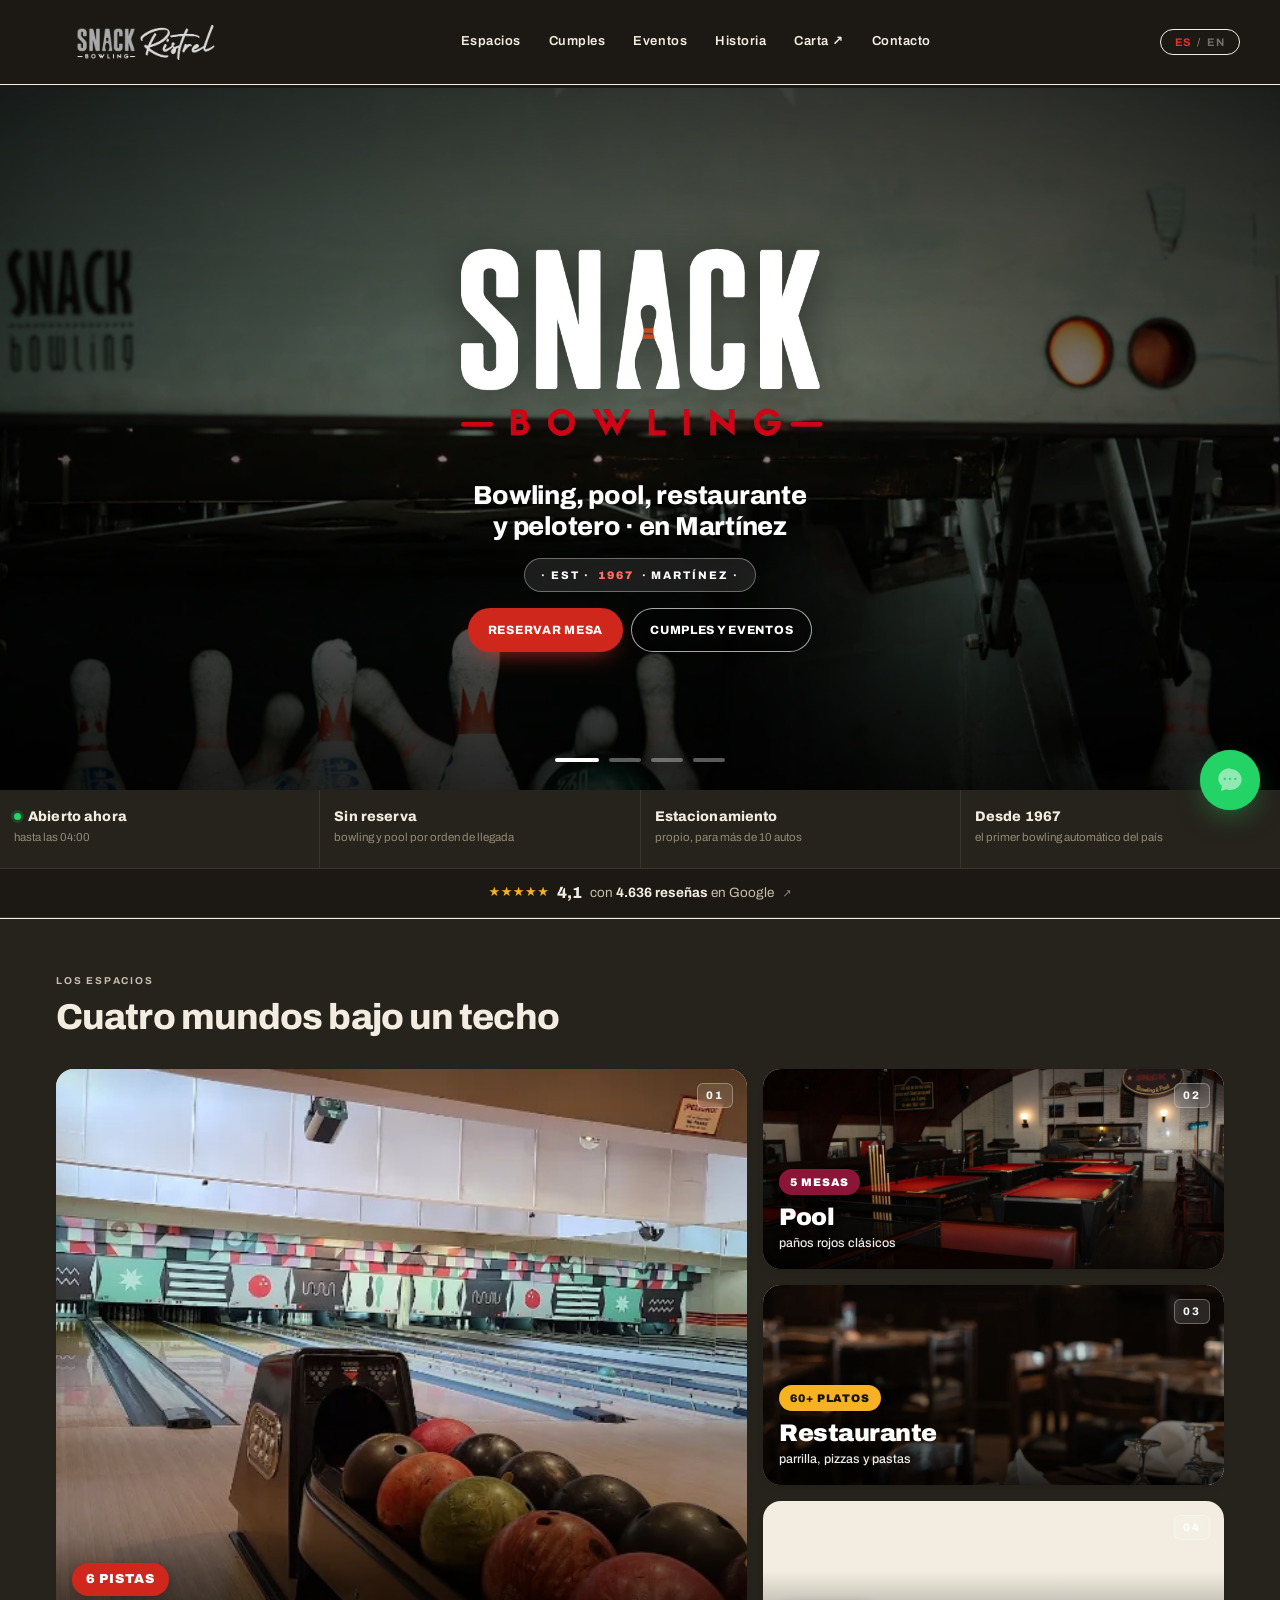
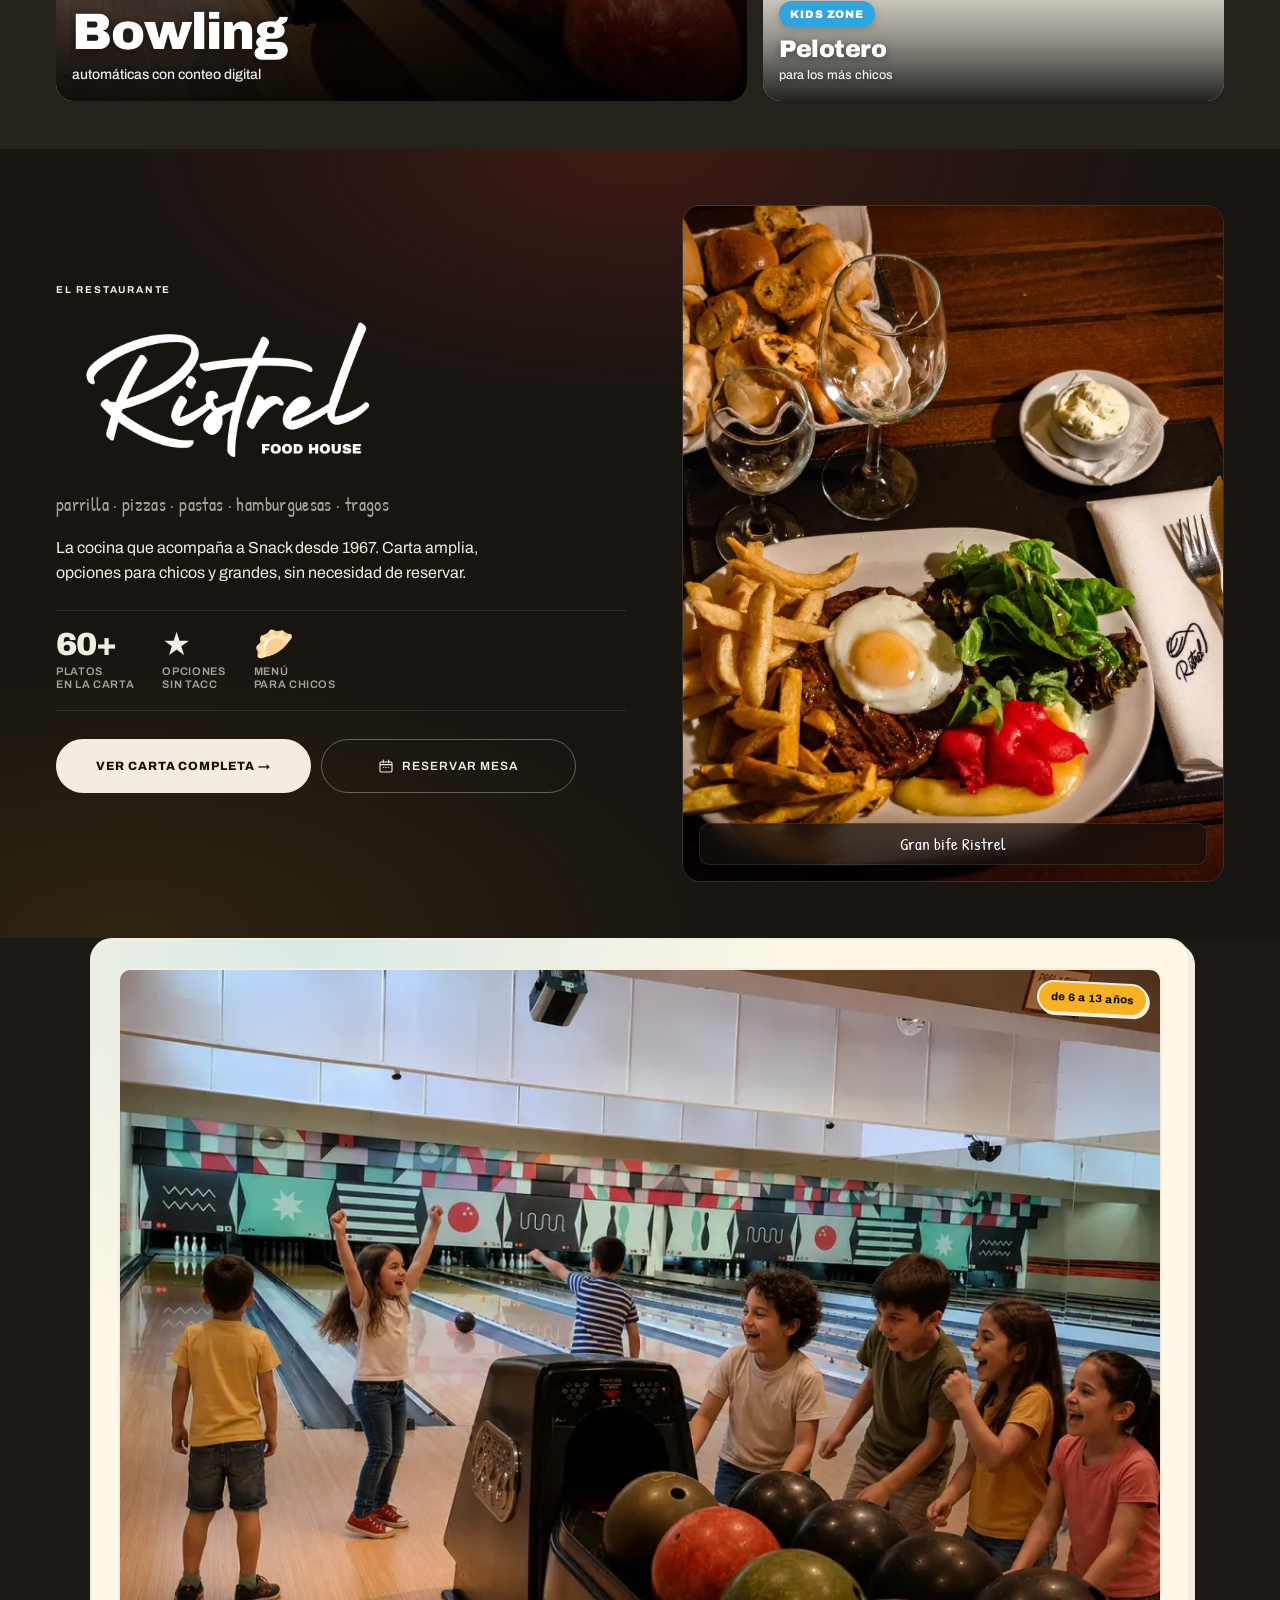
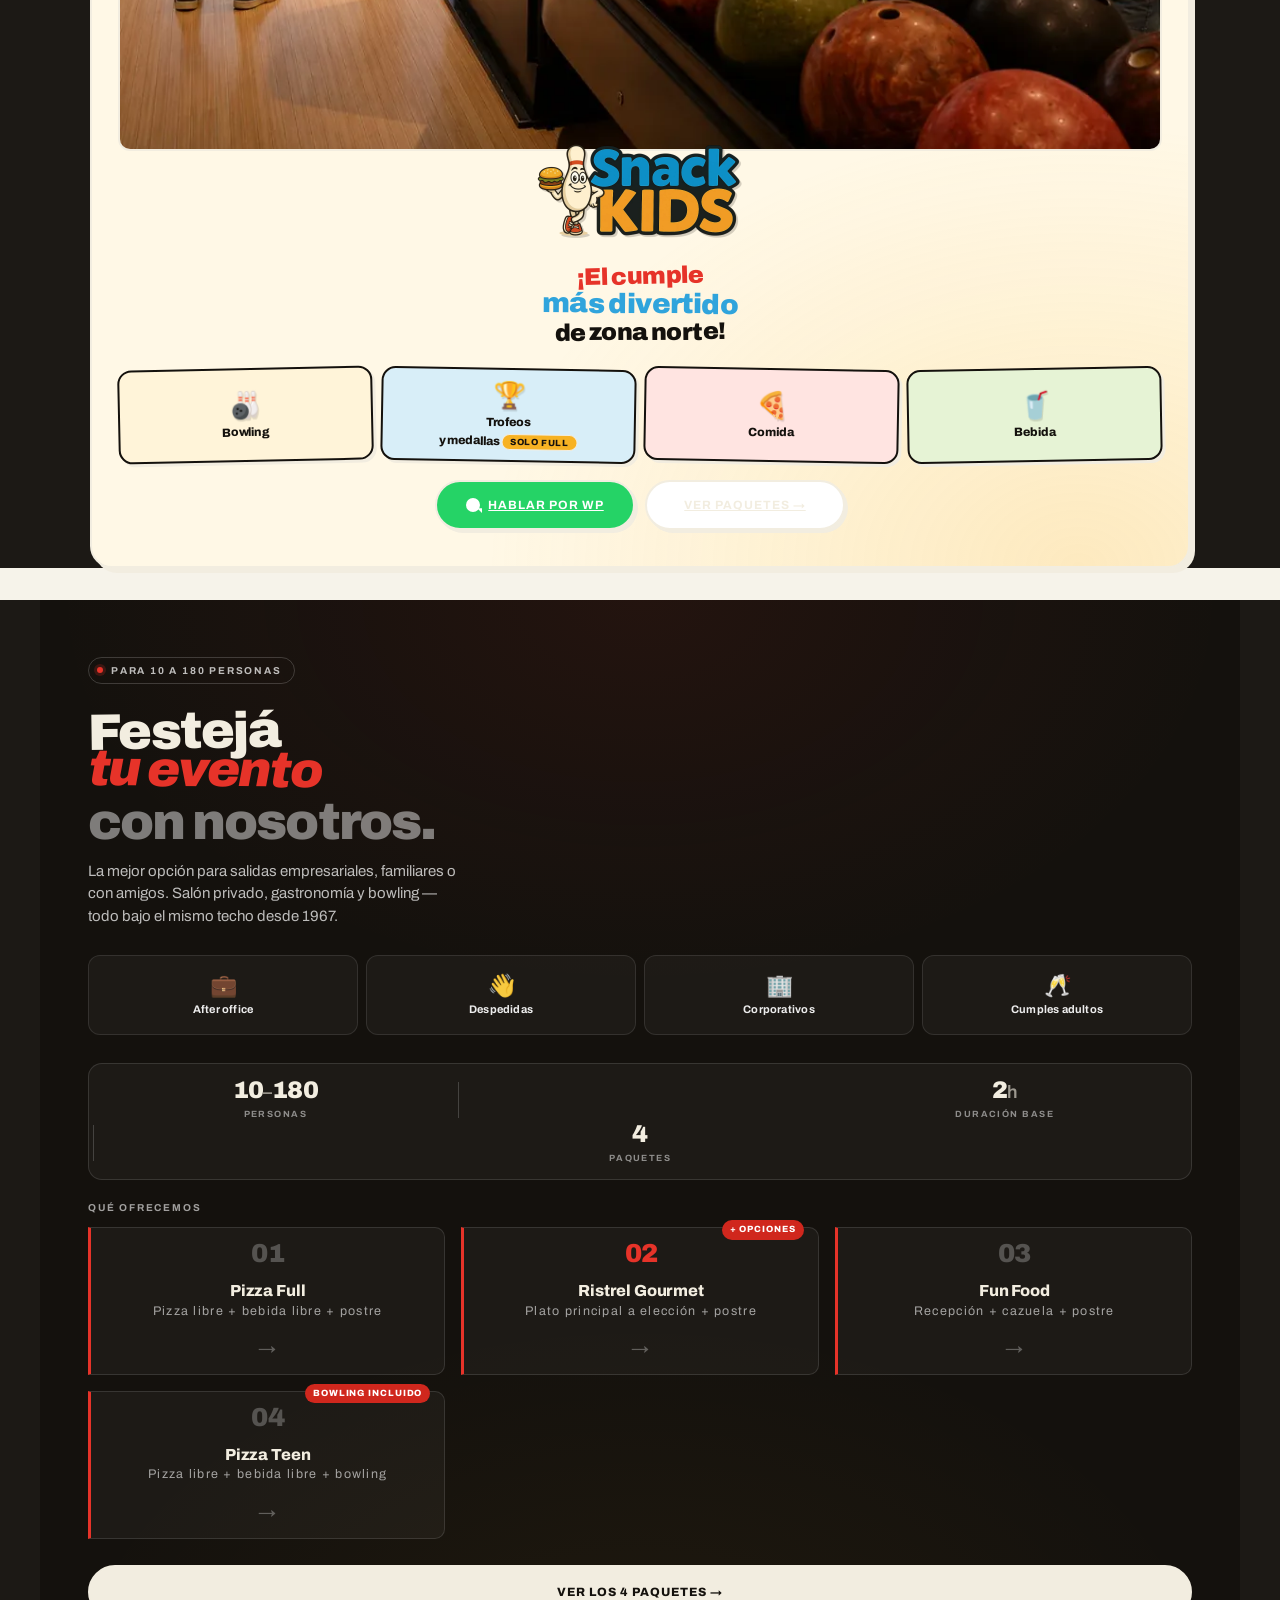
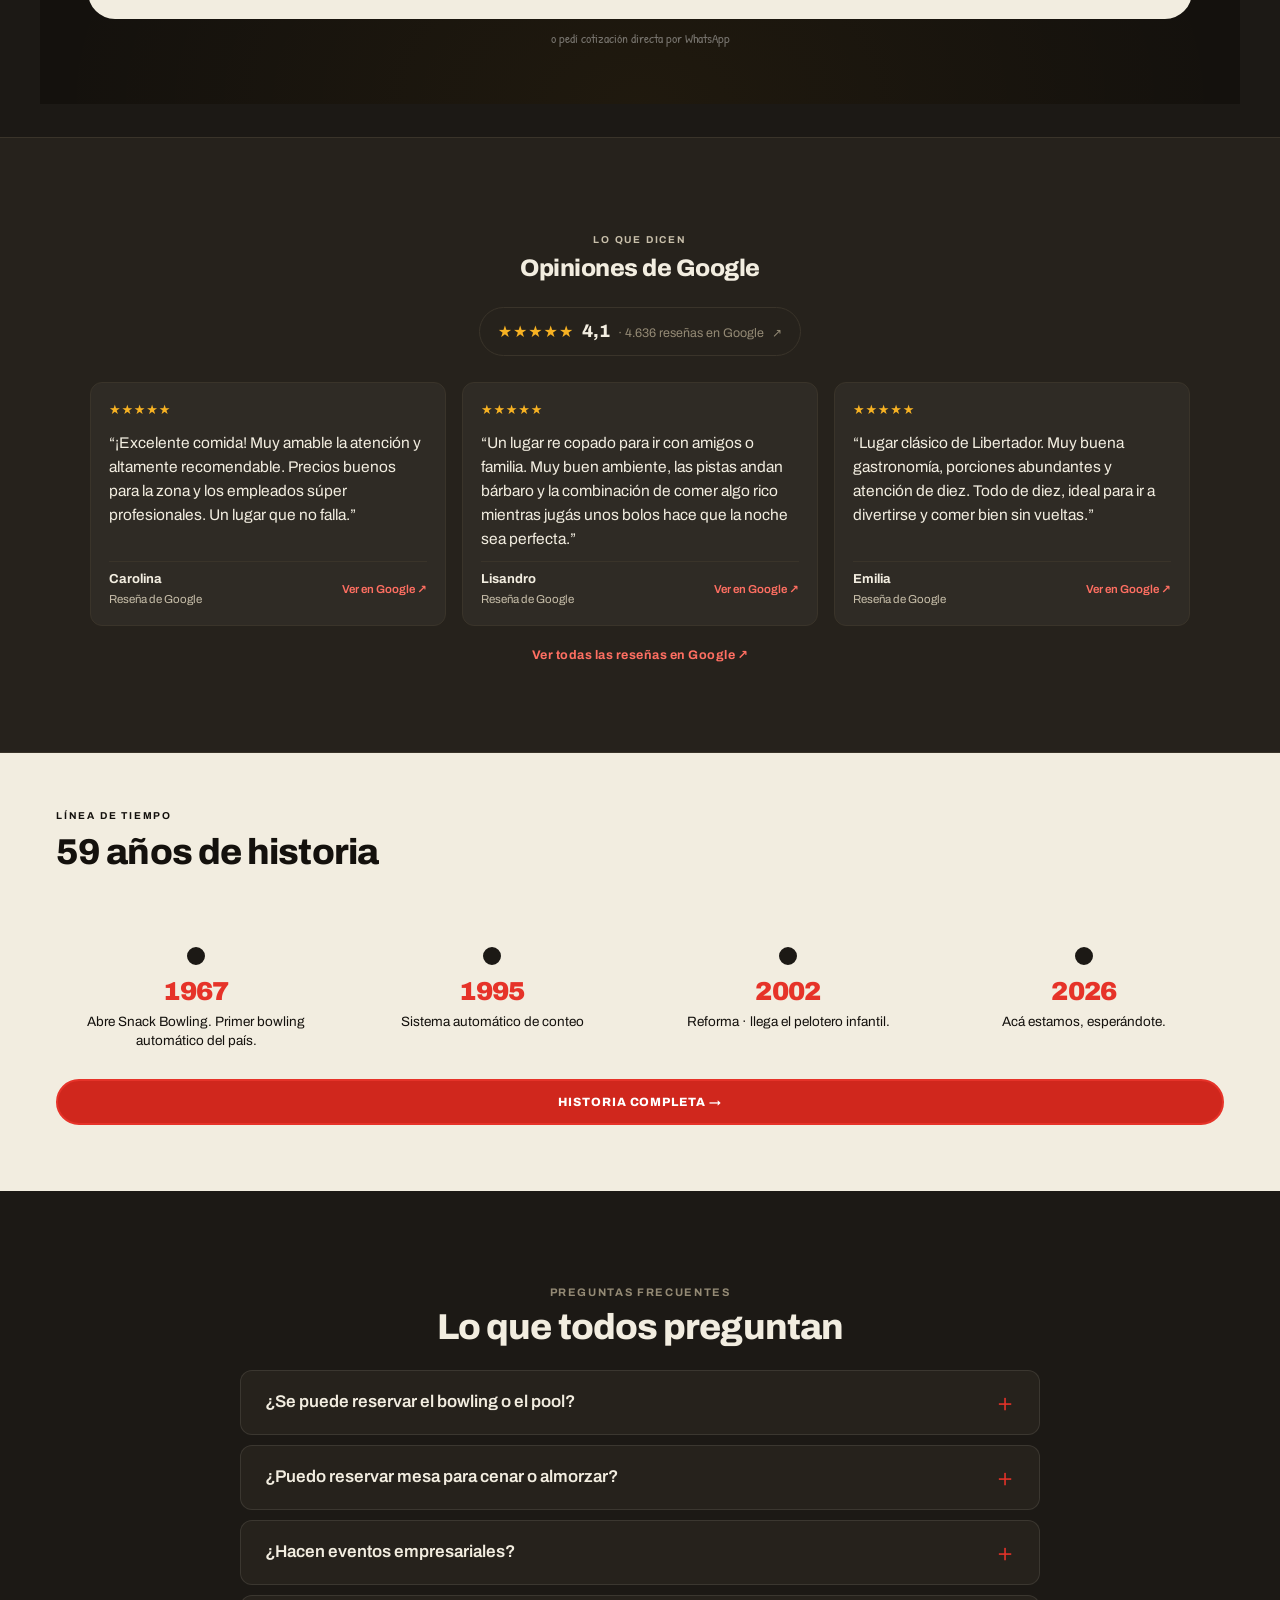
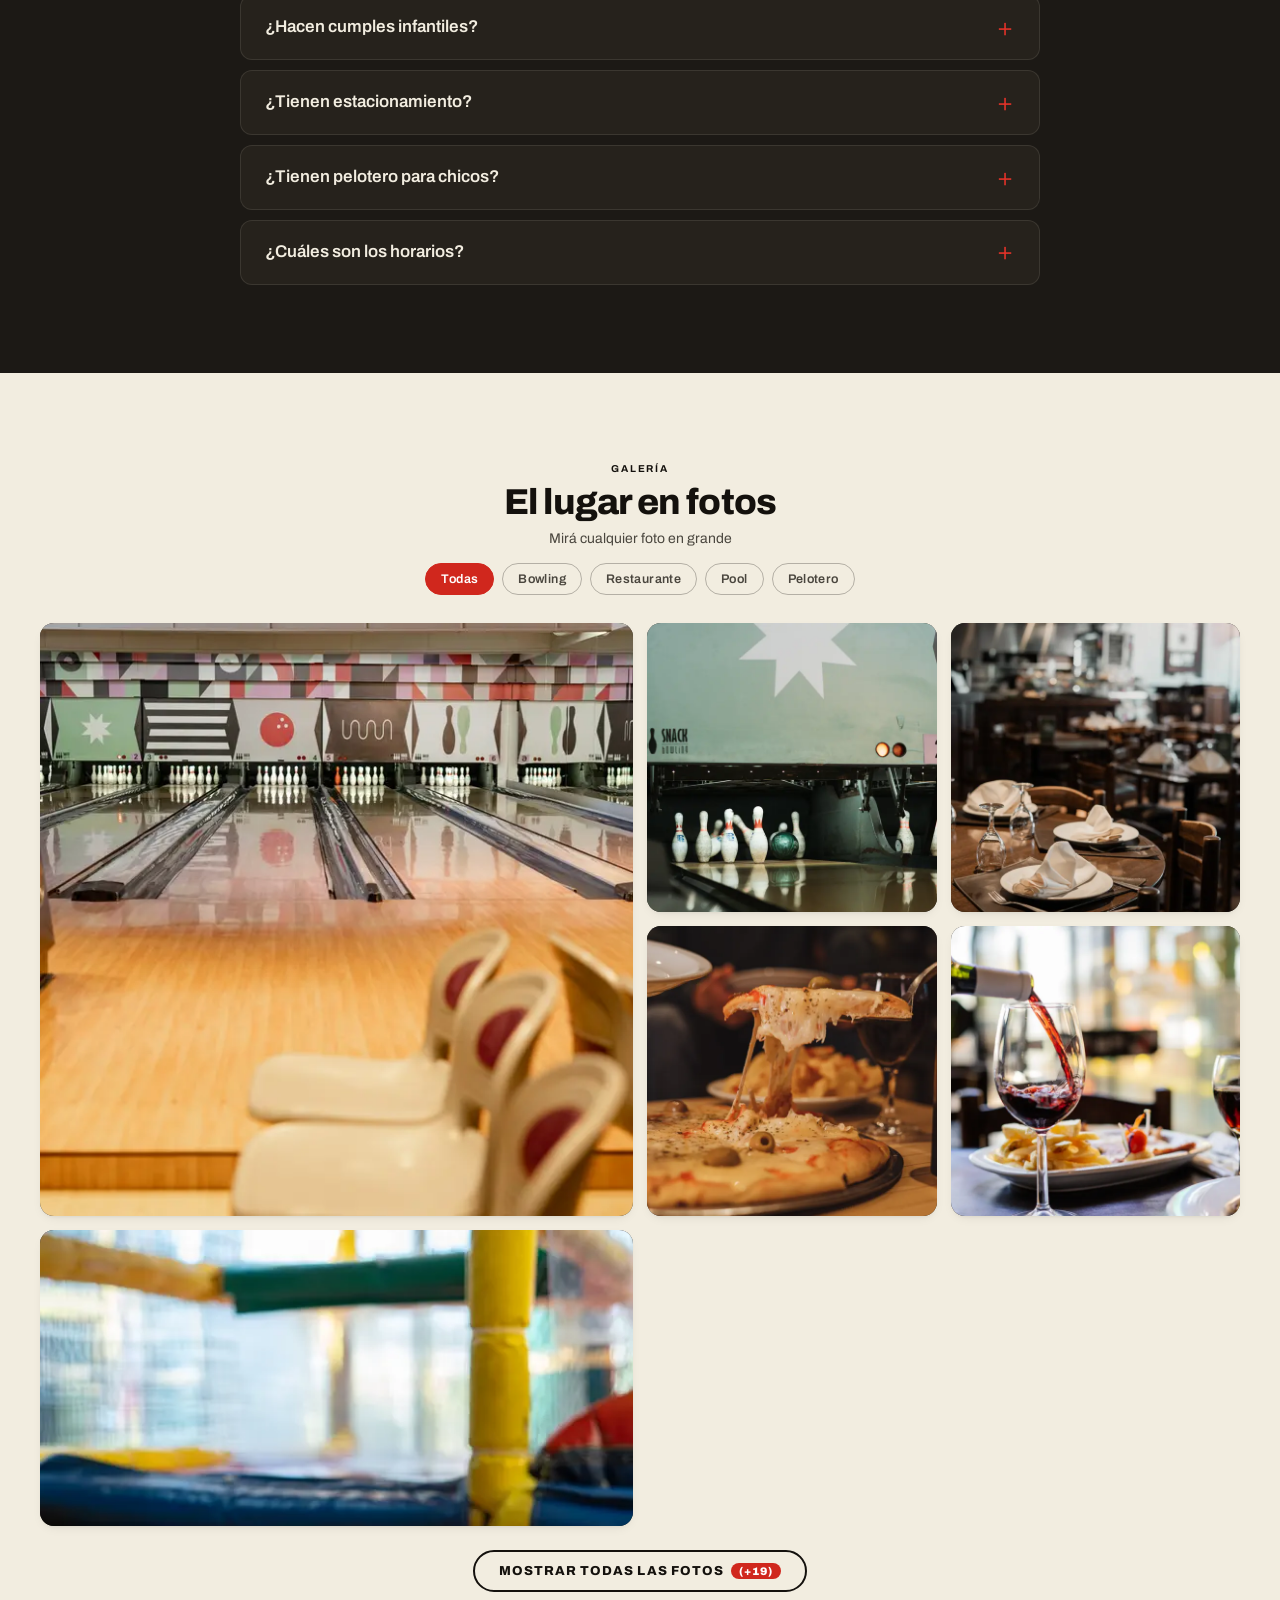
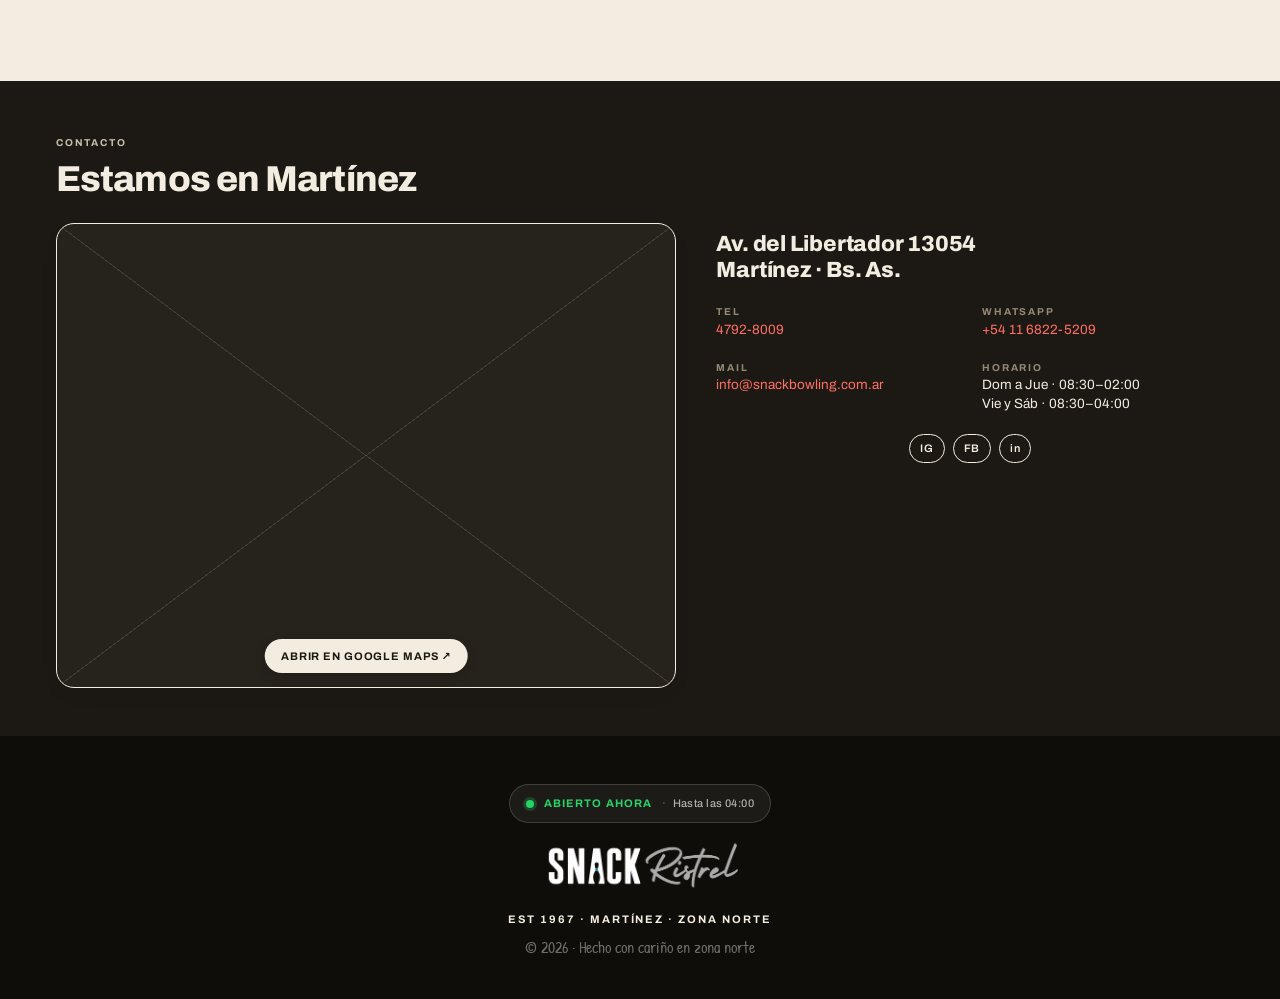
==== commit 755a93c2: "Sacar Caveat · una familia tipográfica menos Caveat se cargaba en las 5 páginas para 6 elementos: el" ====
--- a/index.html
+++ b/index.html
@@ -36,7 +36,7 @@
 
 <link rel="preconnect" href="https://fonts.googleapis.com">
 <link rel="preconnect" href="https://fonts.gstatic.com" crossorigin>
-<link href="https://fonts.googleapis.com/css2?family=Patrick+Hand&family=Caveat:wght@500;700&family=Archivo:wght@400;500;700;900&display=swap" rel="stylesheet">
+<link href="https://fonts.googleapis.com/css2?family=Patrick+Hand&family=Archivo:wght@400;500;700;900&display=swap" rel="stylesheet">
 <link rel="stylesheet" href="wireframes.css">
 <link rel="stylesheet" href="site.css">
 
--- a/wireframes.css
+++ b/wireframes.css
@@ -15,8 +15,8 @@
   --accent-soft: #3a1815;
   --green: #25D366;
 
-  --font-sketch: 'Patrick Hand', 'Caveat', cursive;
-  --font-hand: 'Caveat', cursive;
+  --font-sketch: 'Patrick Hand', cursive;
+  --font-hand: 'Patrick Hand', cursive;
   --font-ui: 'Archivo', system-ui, sans-serif;
 
   --phone-w: 390px;
--- a/site.css
+++ b/site.css
@@ -3860,3 +3860,48 @@
 @media (prefers-reduced-motion: reduce) {
   .ai-chat-atajo { transition: none; }
 }
+
+/* ═══════════ TABLET · 720 a 979px ═══════════
+   Las subpáginas quedaban en una columna de 480px flotando entre dos
+   márgenes vacíos. A partir de 720px la columna se ensancha y los paquetes
+   de eventos pasan a dos por fila.
+   Cumples queda fuera a propósito: su diseño no se toca. */
+@media (min-width: 720px) and (max-width: 979px) {
+  .eventos-page .site-mobile,
+  .historia-page .site-mobile {
+    max-width: 760px;
+  }
+  /* el nav va fijo y centrado: tiene que seguir el ancho del contenido */
+  .eventos-page .site-mobile .m-nav,
+  .historia-page .site-mobile .m-nav {
+    max-width: 760px;
+  }
+  .eventos-page .ev-pkg-grid {
+    display: grid;
+    grid-template-columns: 1fr 1fr;
+    gap: 18px;
+    align-items: start;
+  }
+  /* la comparativa y el cotizador no necesitan tanto ancho */
+  .eventos-page .ev-compare,
+  .eventos-page .cotizador-form,
+  .historia-page .hist-hero {
+    max-width: 620px;
+    margin-left: auto;
+    margin-right: auto;
+  }
+}
+
+/* El cotizador heredaba max-width 1100px y los campos quedaban de 1073px de
+   ancho en desktop: incómodo de completar y raro de leer. Se acota. */
+@media (min-width: 980px) {
+  .eventos-page .cotizador-form { max-width: 560px; }
+}
+
+/* Patrick Hand es más ancha que Caveat: el tagline de Ristrel pasaba a dos
+   líneas y cortaba la enumeración por la mitad. Se ajusta el tamaño para
+   conservar la línea única que tenía antes. */
+.final-site .ristrel-tagline { font-size: 16px; }
+@media (min-width: 420px) {
+  .final-site .ristrel-tagline { font-size: 18px; }
+}
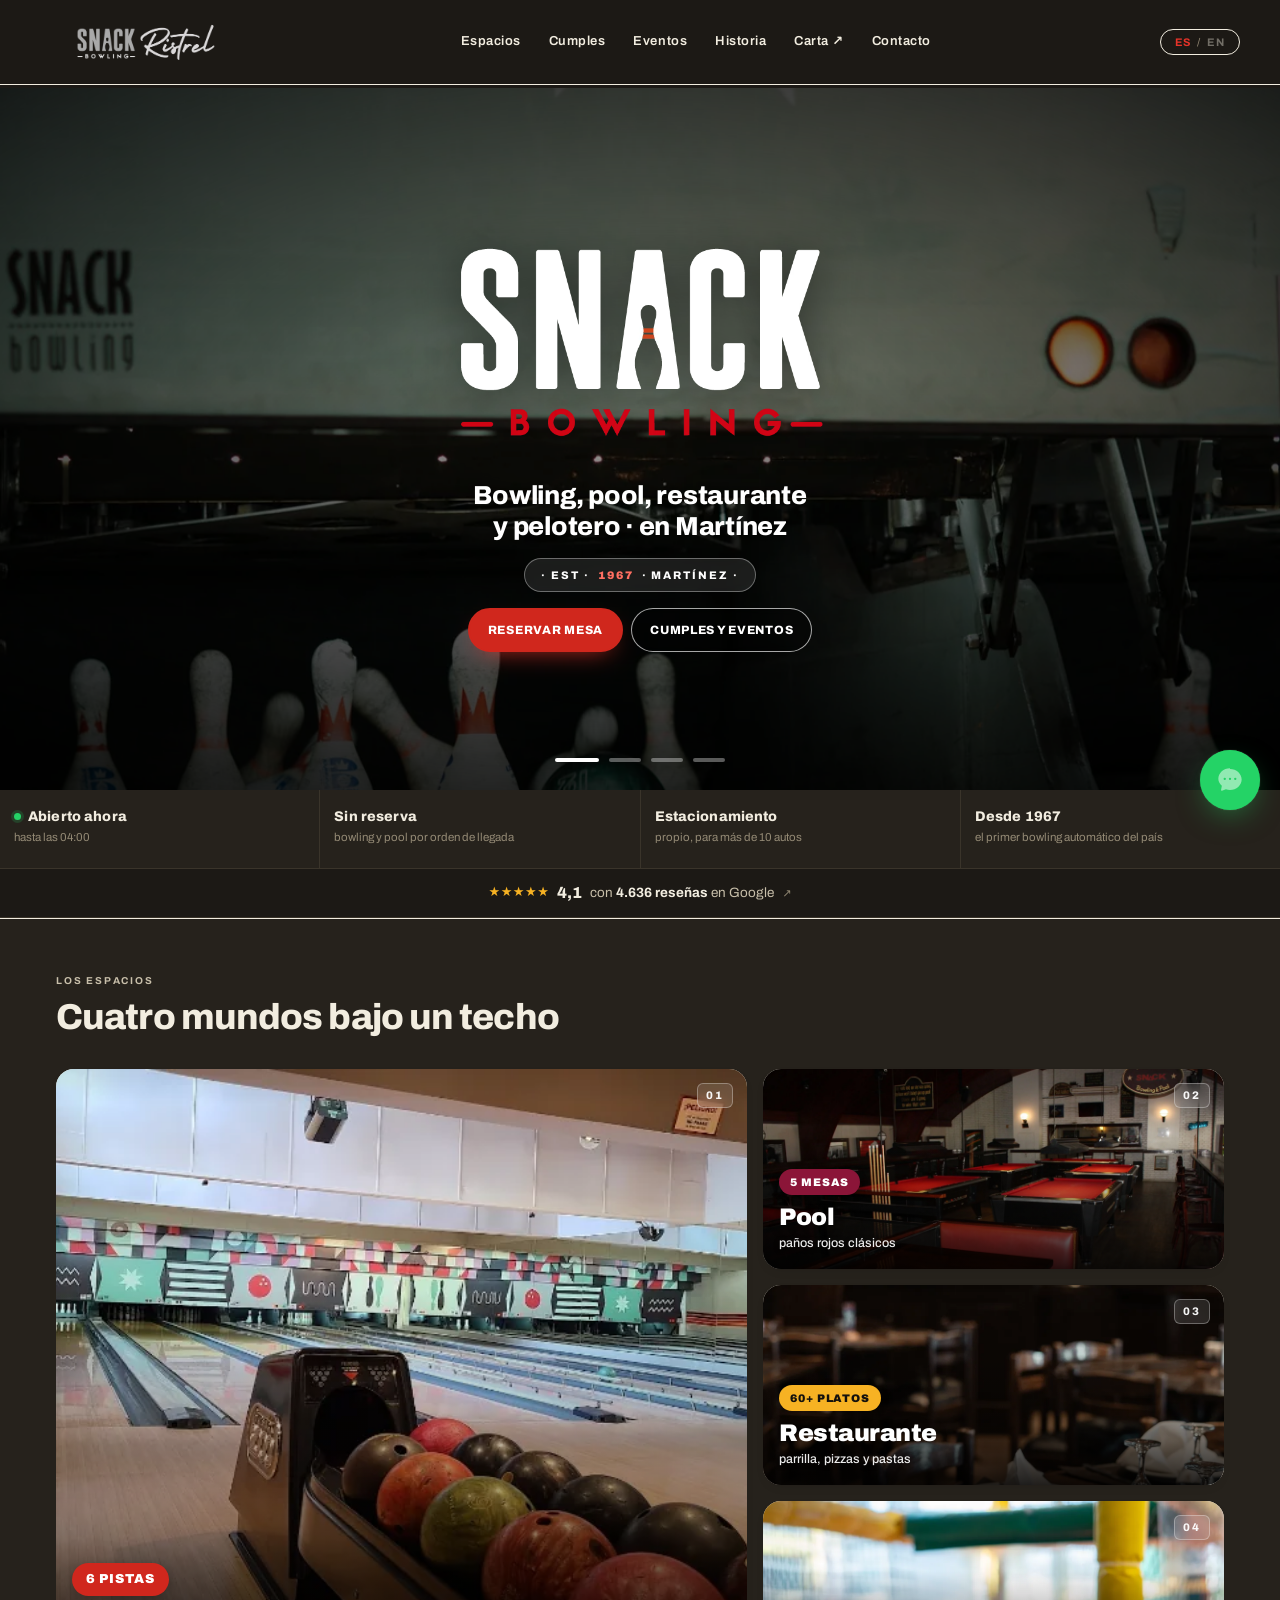
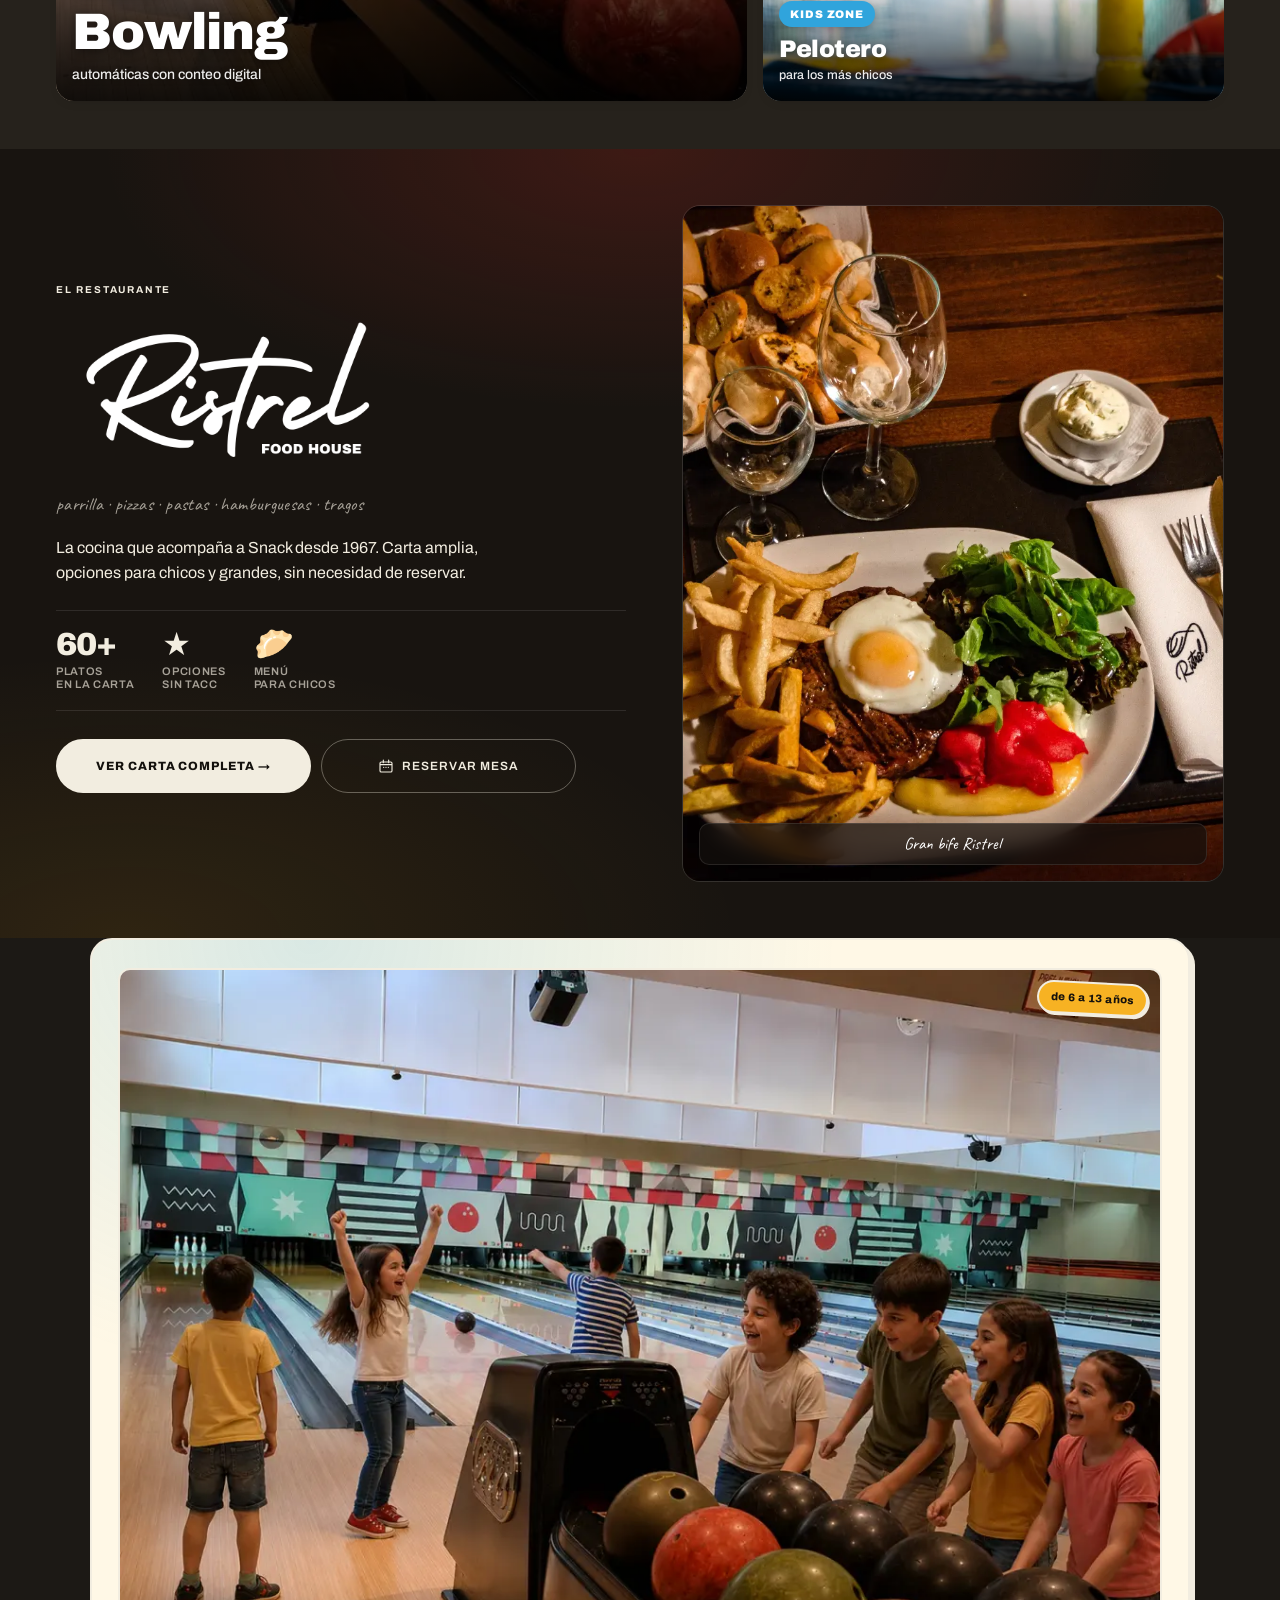
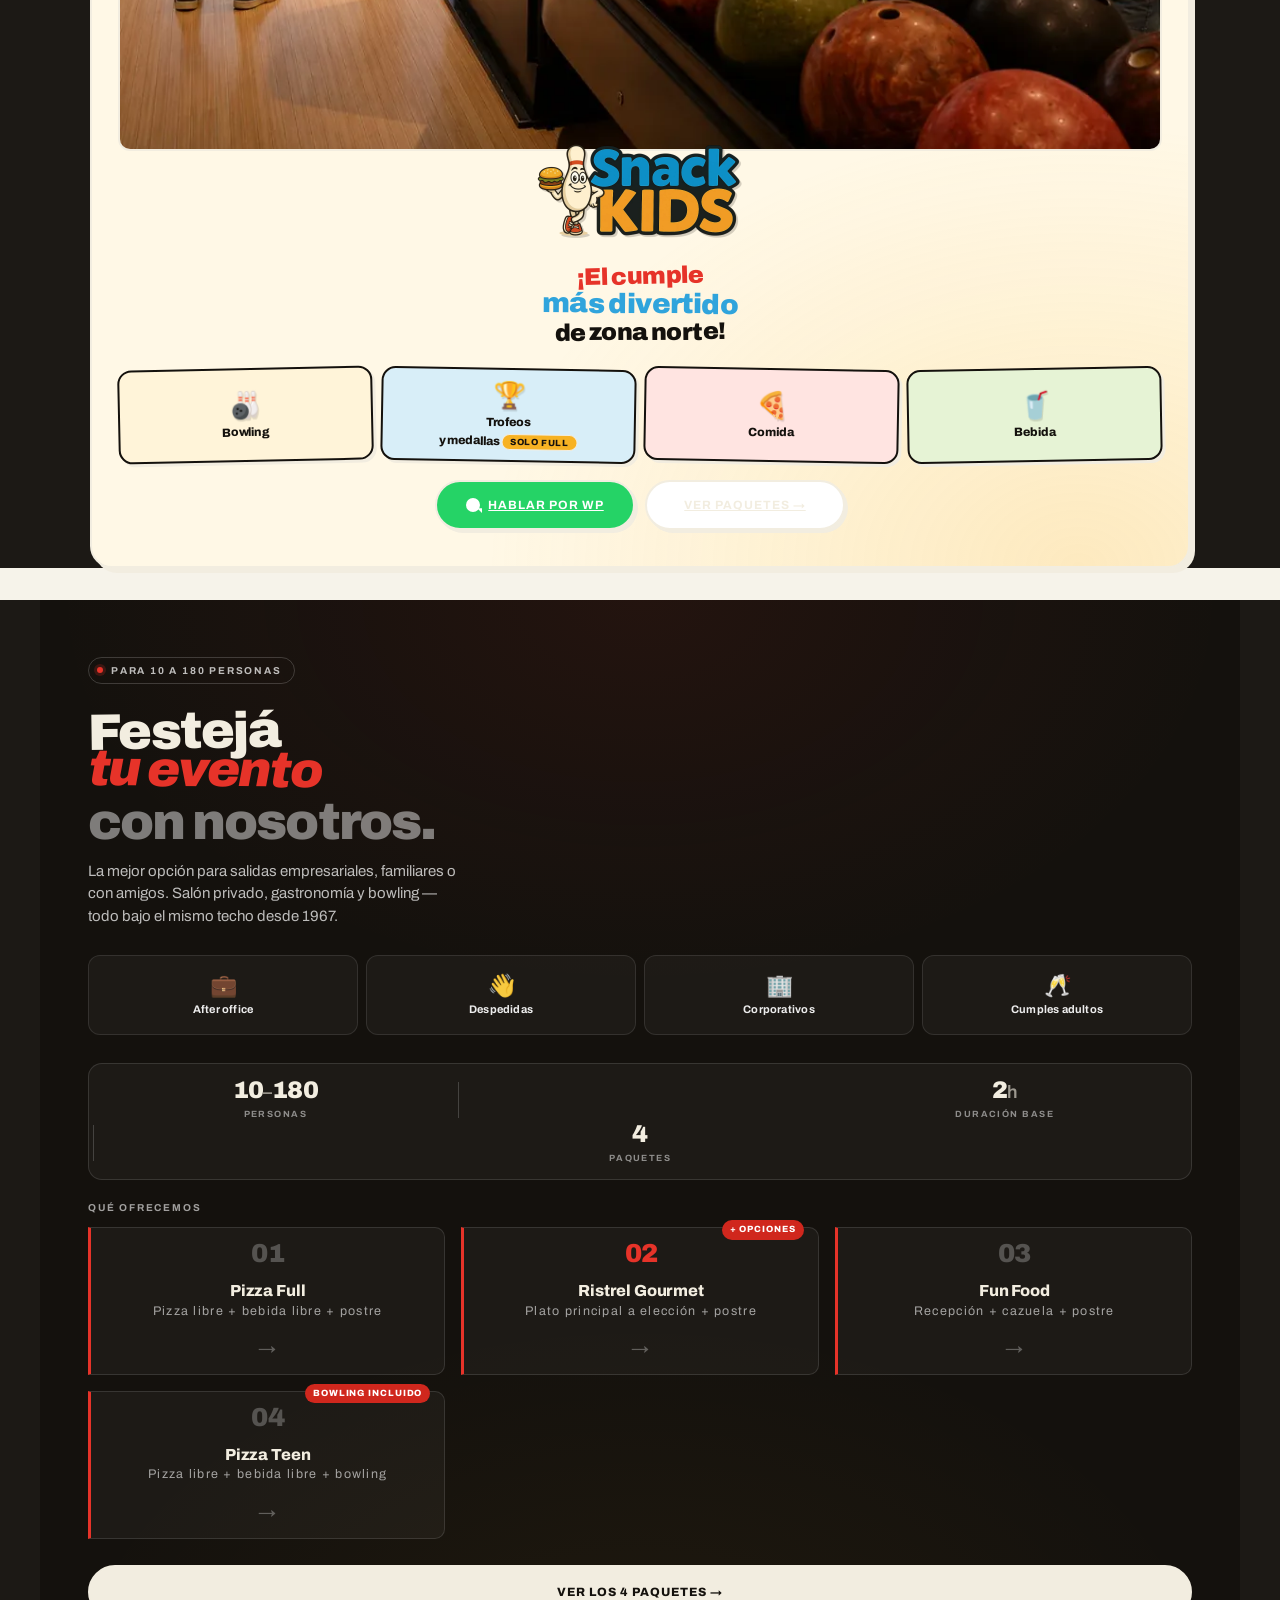
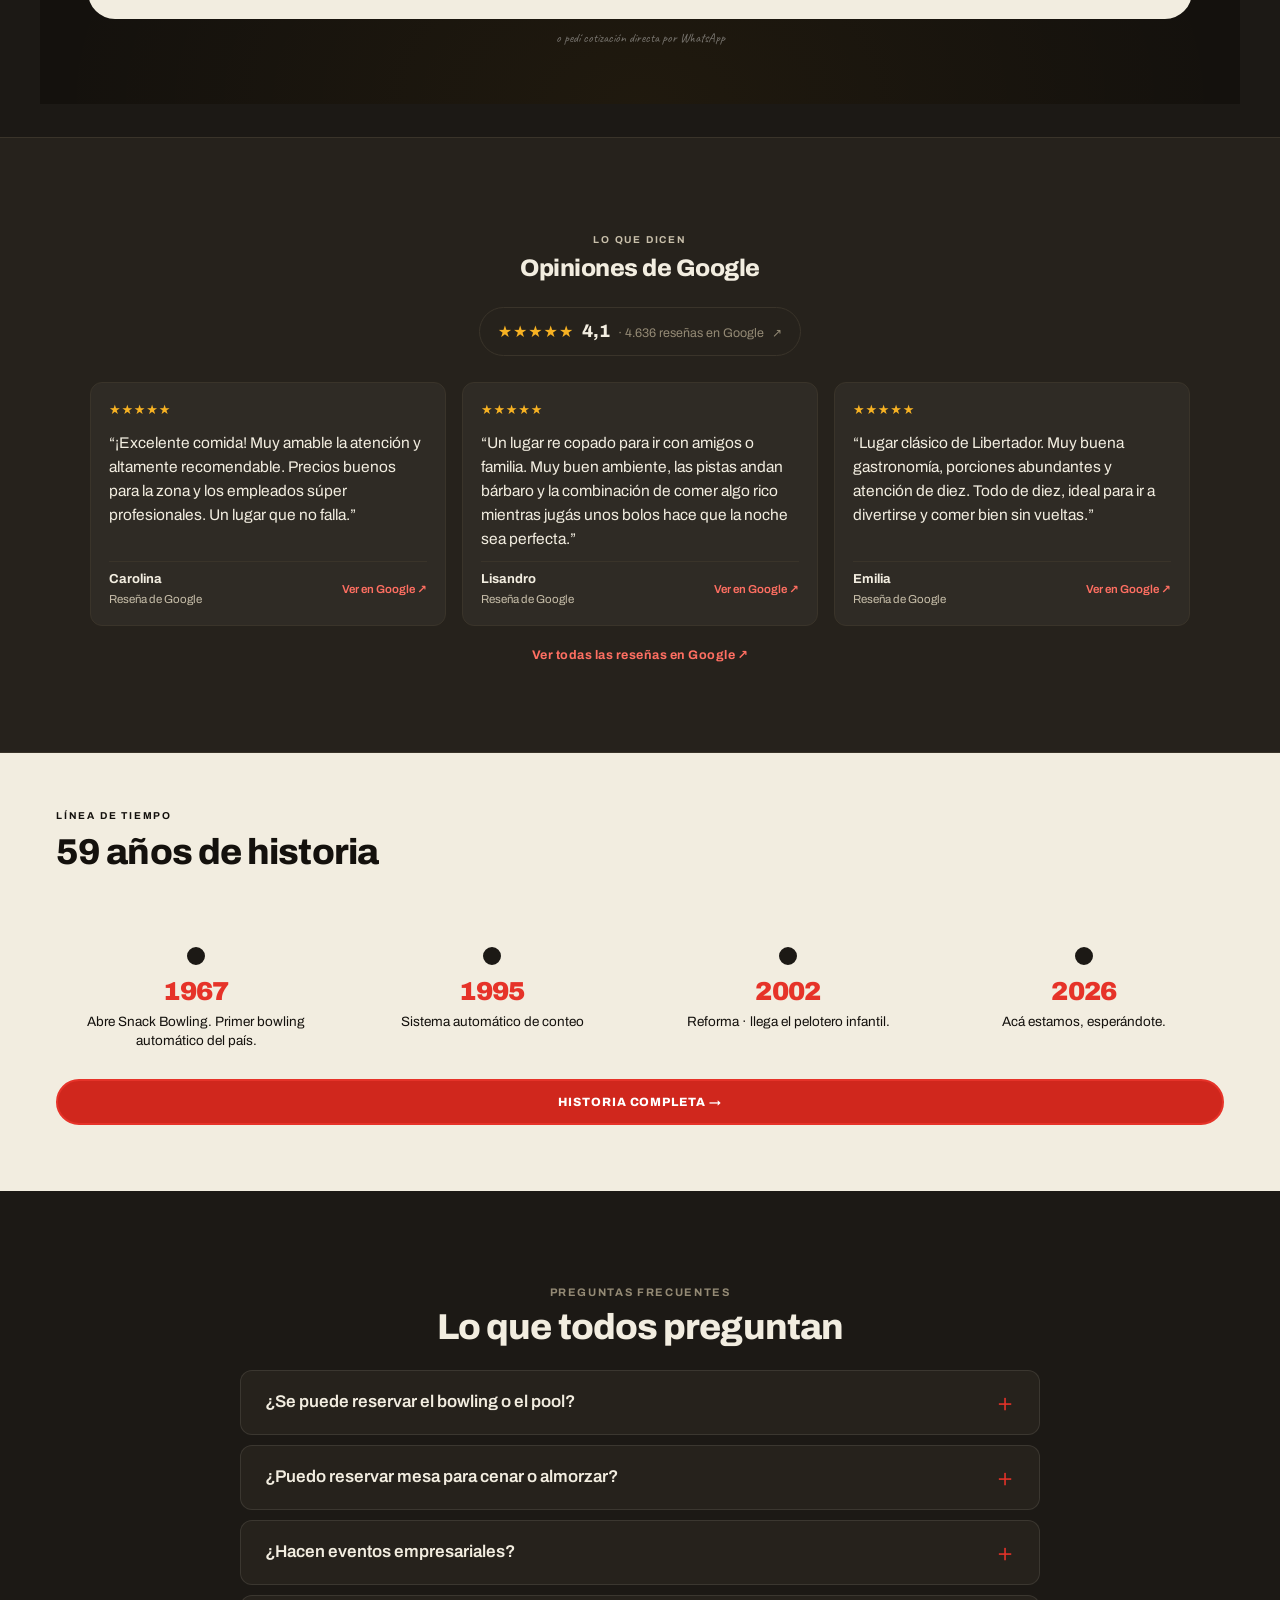
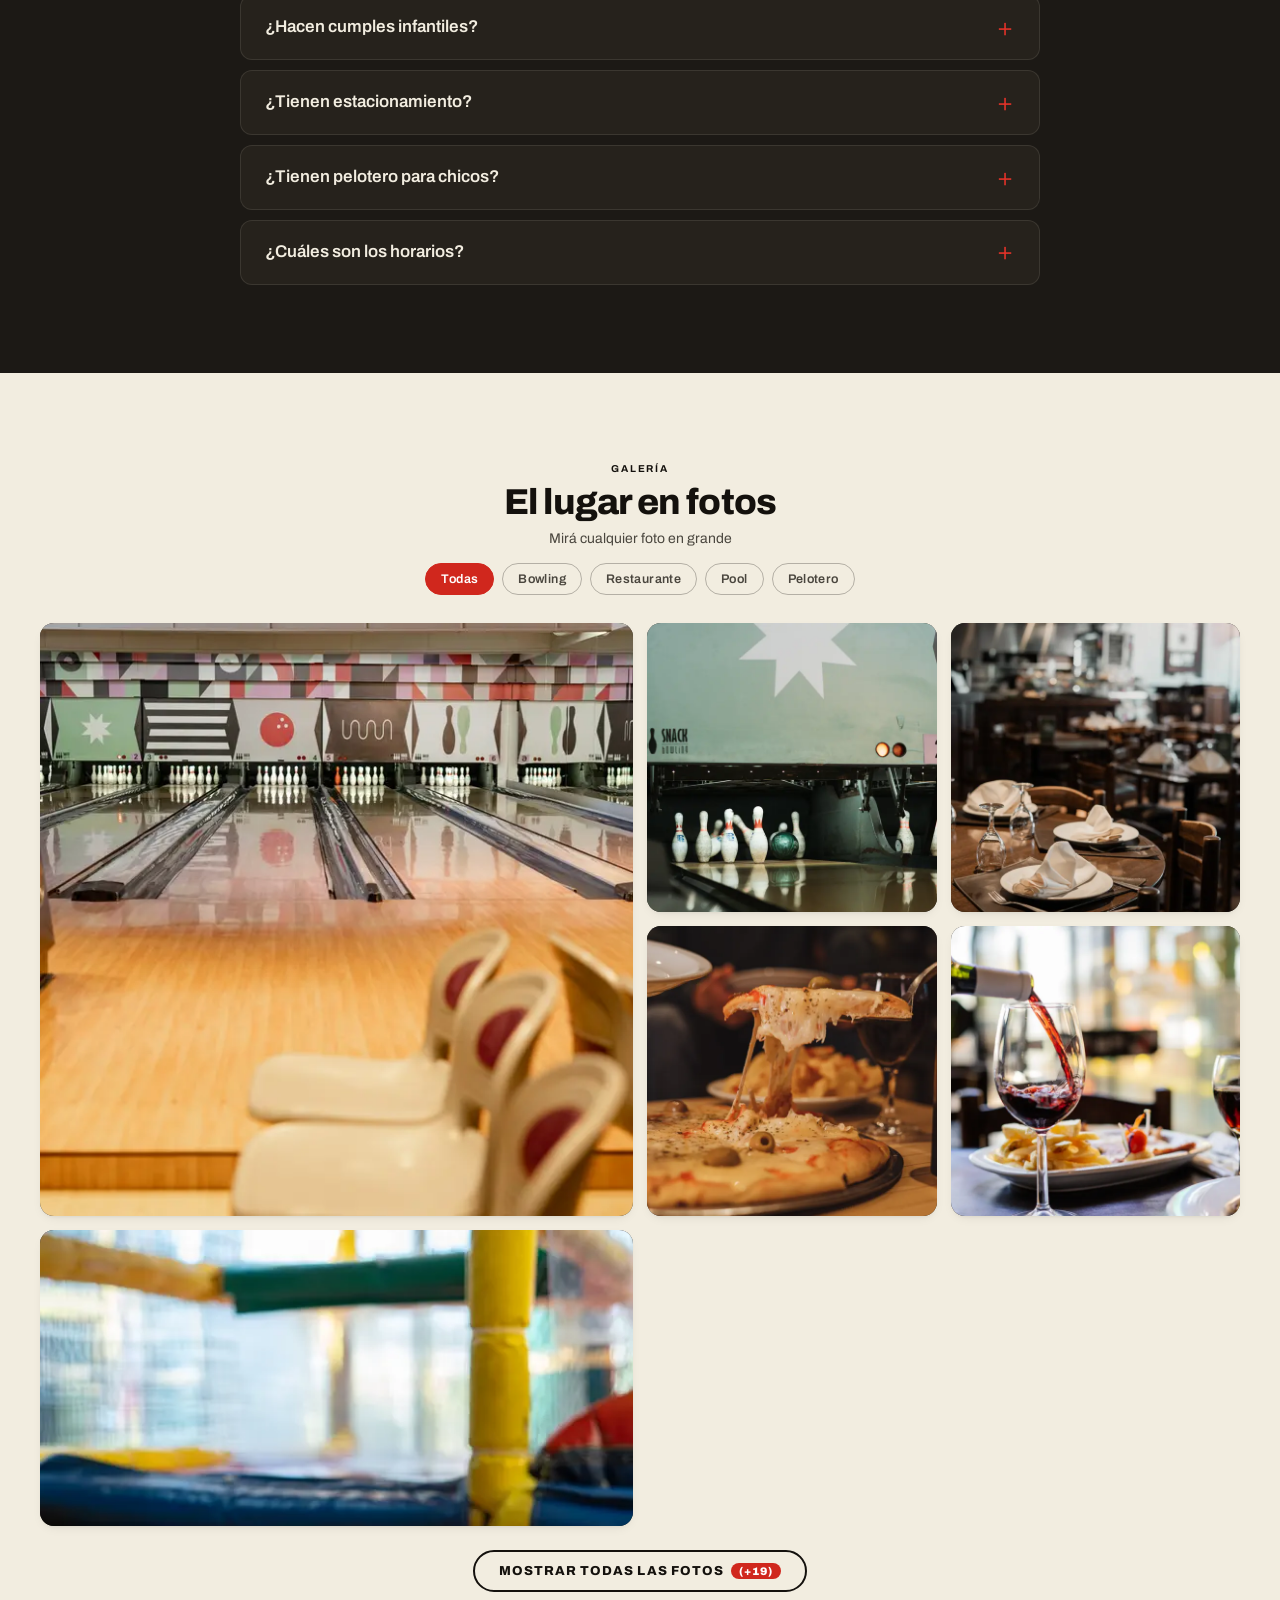
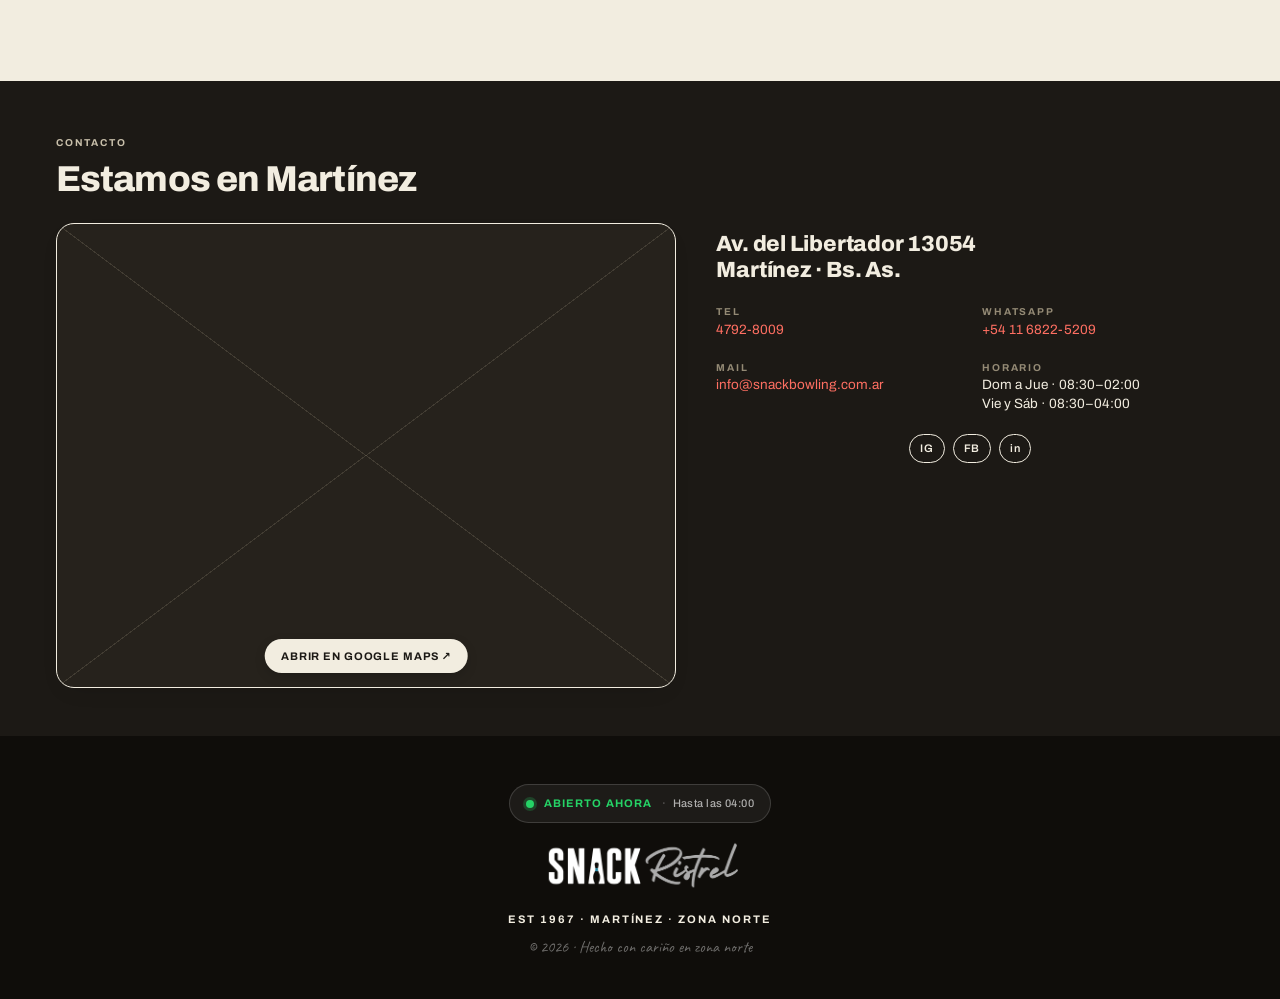
==== commit 18c467dd: "Revert "Sacar Caveat · una familia tipográfica menos" This reverts commit 755a93c2ba3e65fde29a8a97db" ====
--- a/index.html
+++ b/index.html
@@ -36,7 +36,7 @@
 
 <link rel="preconnect" href="https://fonts.googleapis.com">
 <link rel="preconnect" href="https://fonts.gstatic.com" crossorigin>
-<link href="https://fonts.googleapis.com/css2?family=Patrick+Hand&family=Archivo:wght@400;500;700;900&display=swap" rel="stylesheet">
+<link href="https://fonts.googleapis.com/css2?family=Patrick+Hand&family=Caveat:wght@500;700&family=Archivo:wght@400;500;700;900&display=swap" rel="stylesheet">
 <link rel="stylesheet" href="wireframes.css">
 <link rel="stylesheet" href="site.css">
 
--- a/wireframes.css
+++ b/wireframes.css
@@ -15,8 +15,8 @@
   --accent-soft: #3a1815;
   --green: #25D366;
 
-  --font-sketch: 'Patrick Hand', cursive;
-  --font-hand: 'Patrick Hand', cursive;
+  --font-sketch: 'Patrick Hand', 'Caveat', cursive;
+  --font-hand: 'Caveat', cursive;
   --font-ui: 'Archivo', system-ui, sans-serif;
 
   --phone-w: 390px;
--- a/site.css
+++ b/site.css
@@ -3897,11 +3897,3 @@
 @media (min-width: 980px) {
   .eventos-page .cotizador-form { max-width: 560px; }
 }
-
-/* Patrick Hand es más ancha que Caveat: el tagline de Ristrel pasaba a dos
-   líneas y cortaba la enumeración por la mitad. Se ajusta el tamaño para
-   conservar la línea única que tenía antes. */
-.final-site .ristrel-tagline { font-size: 16px; }
-@media (min-width: 420px) {
-  .final-site .ristrel-tagline { font-size: 18px; }
-}
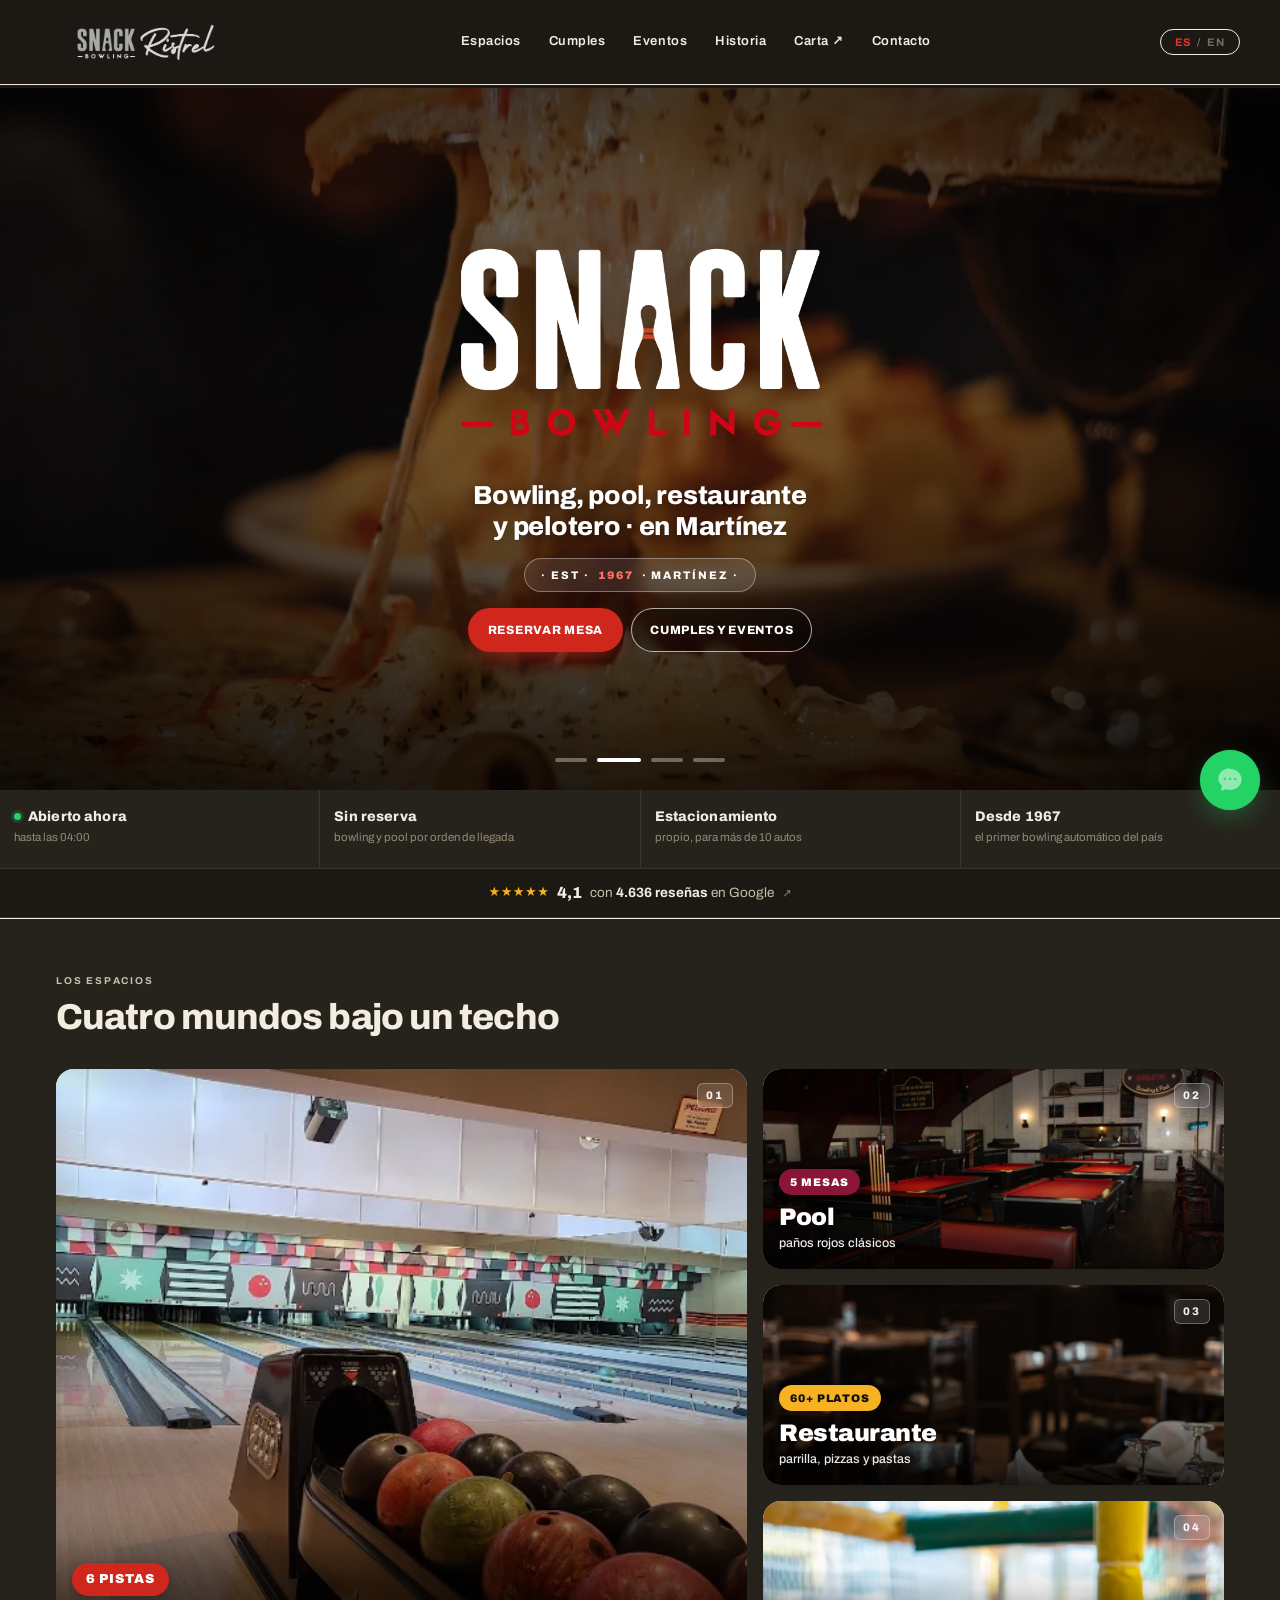
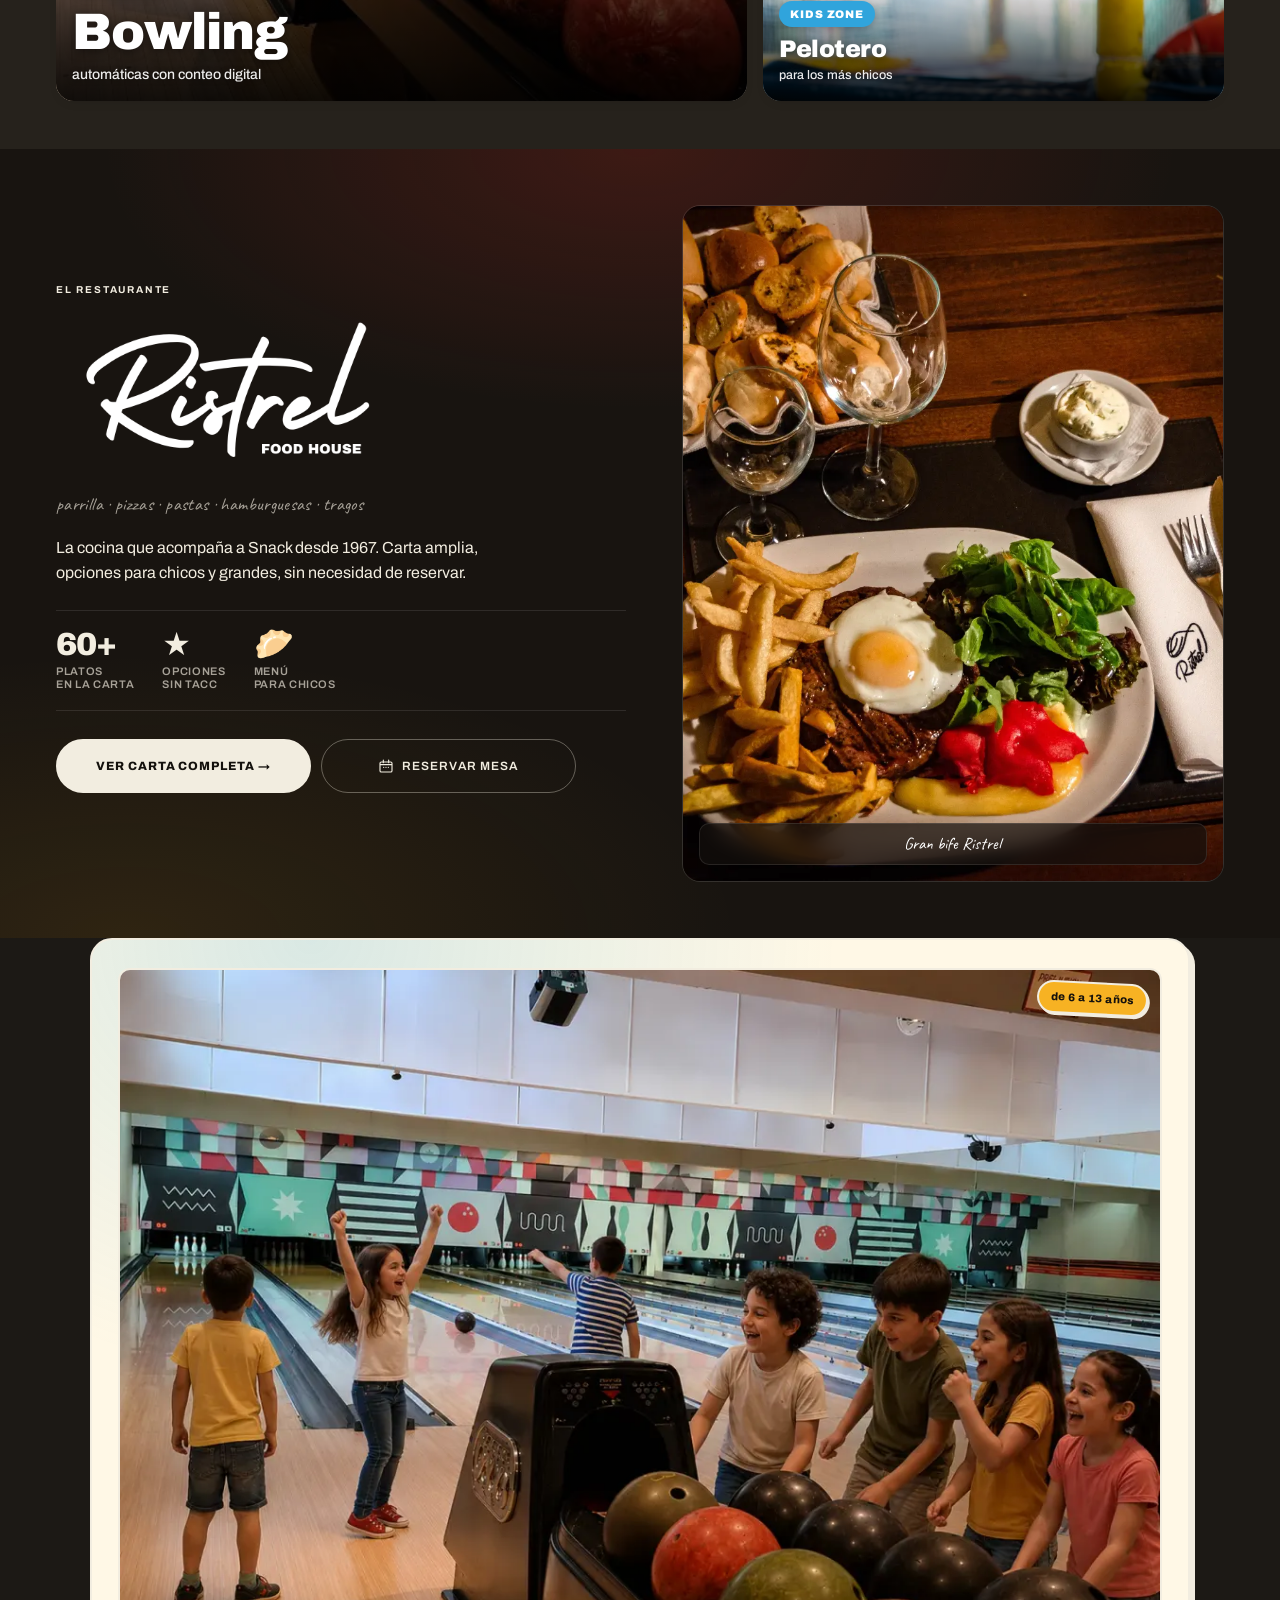
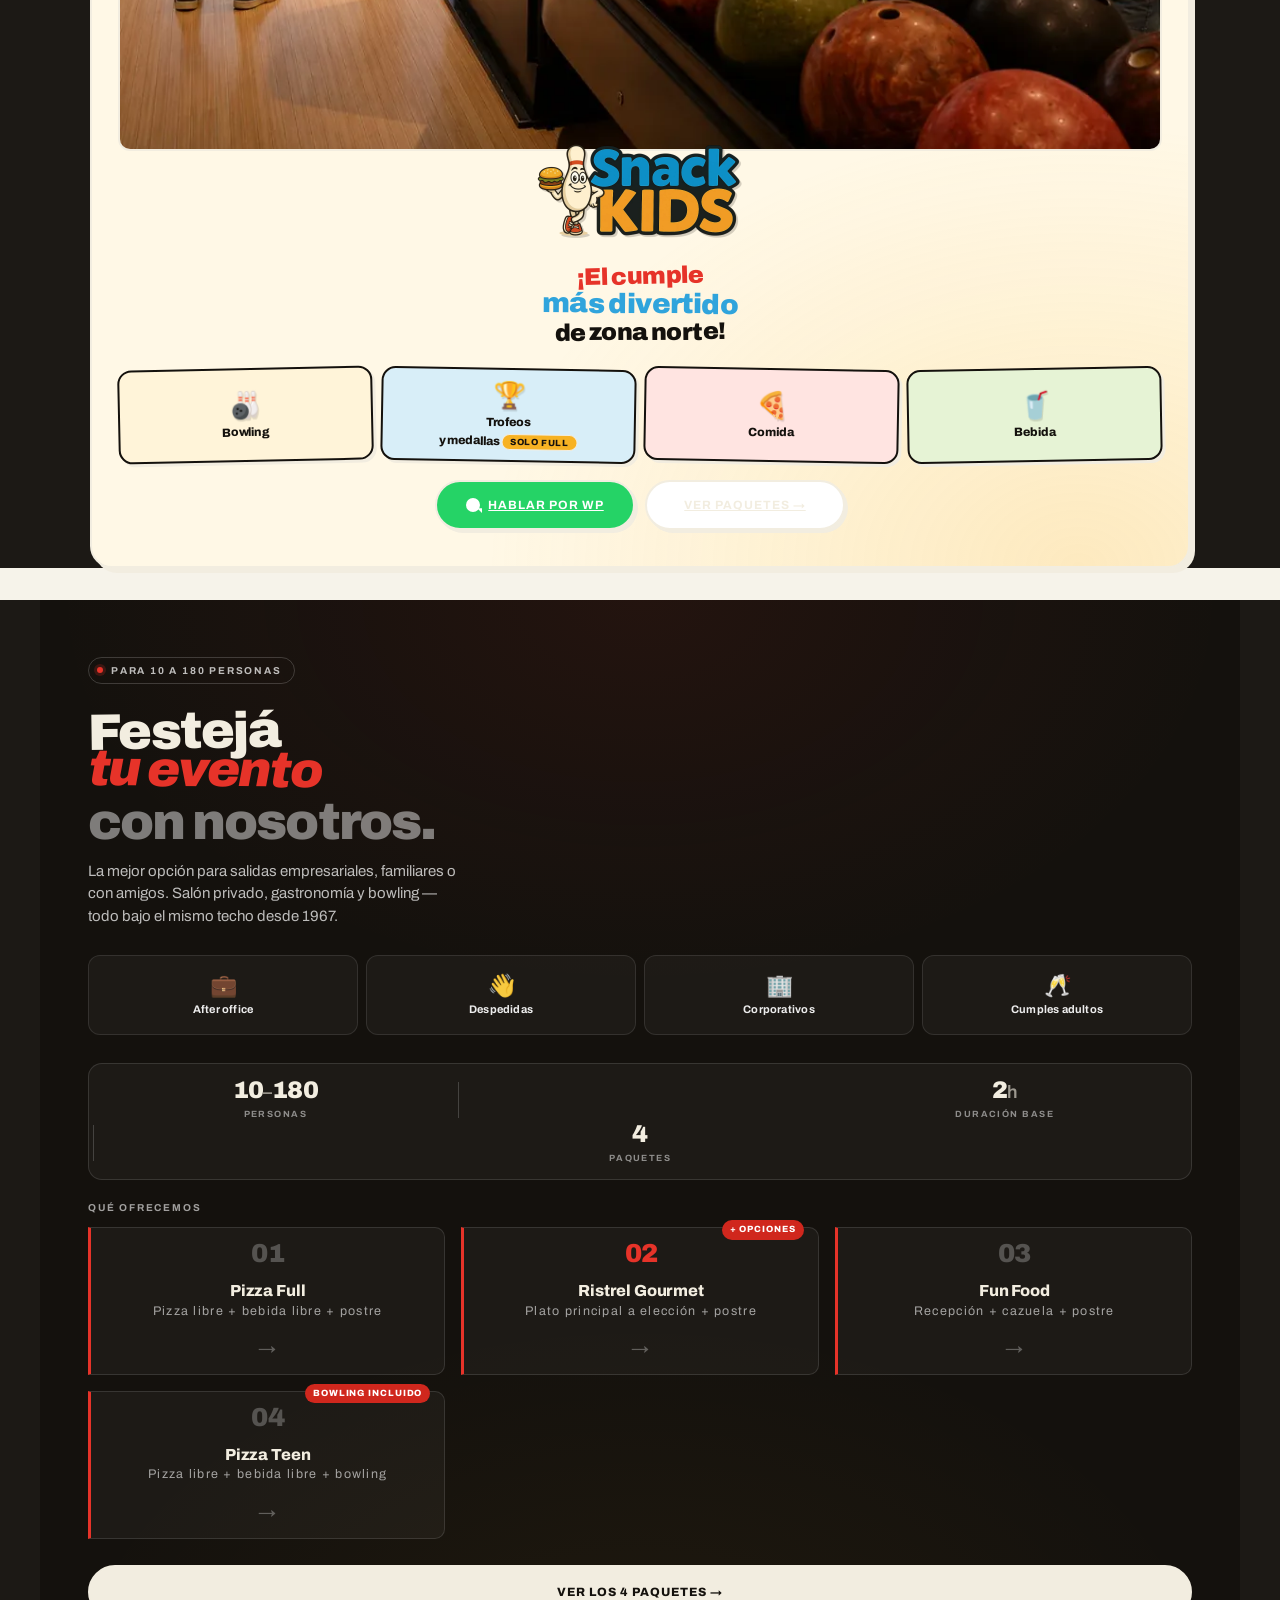
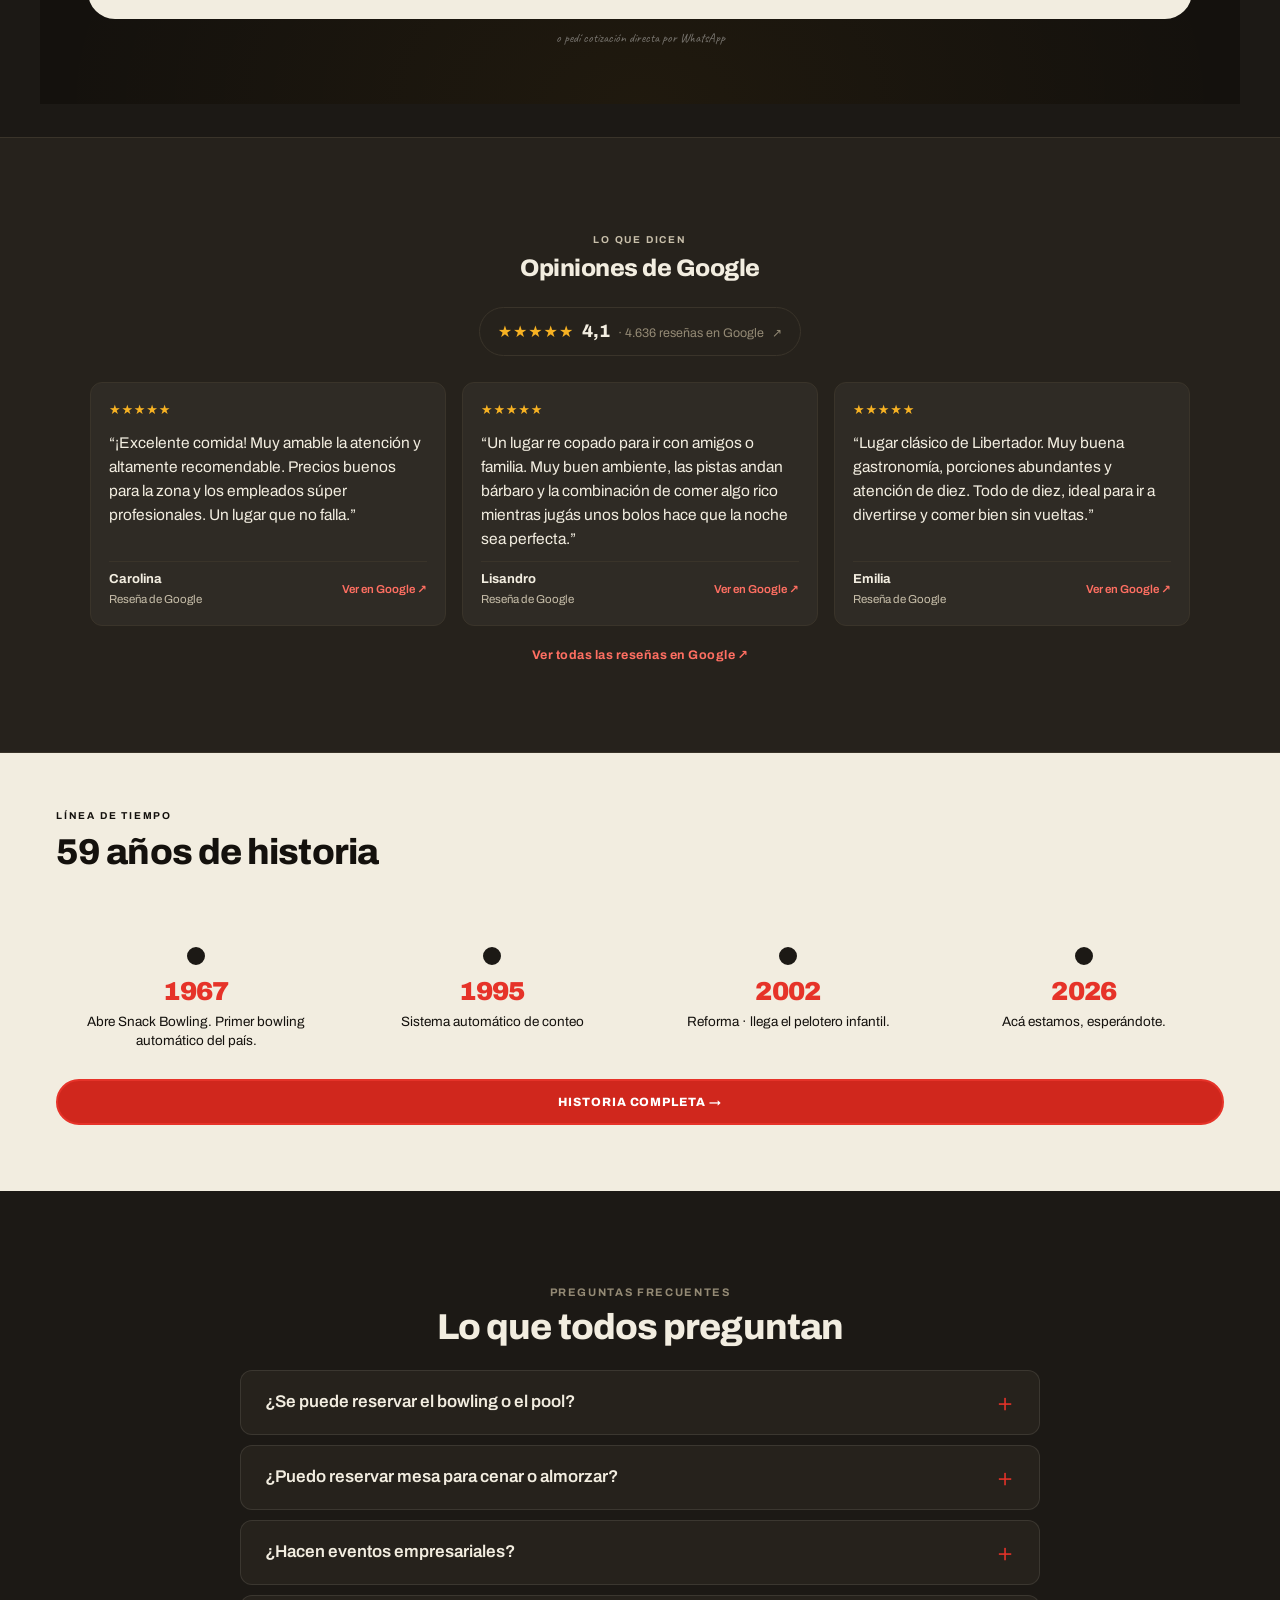
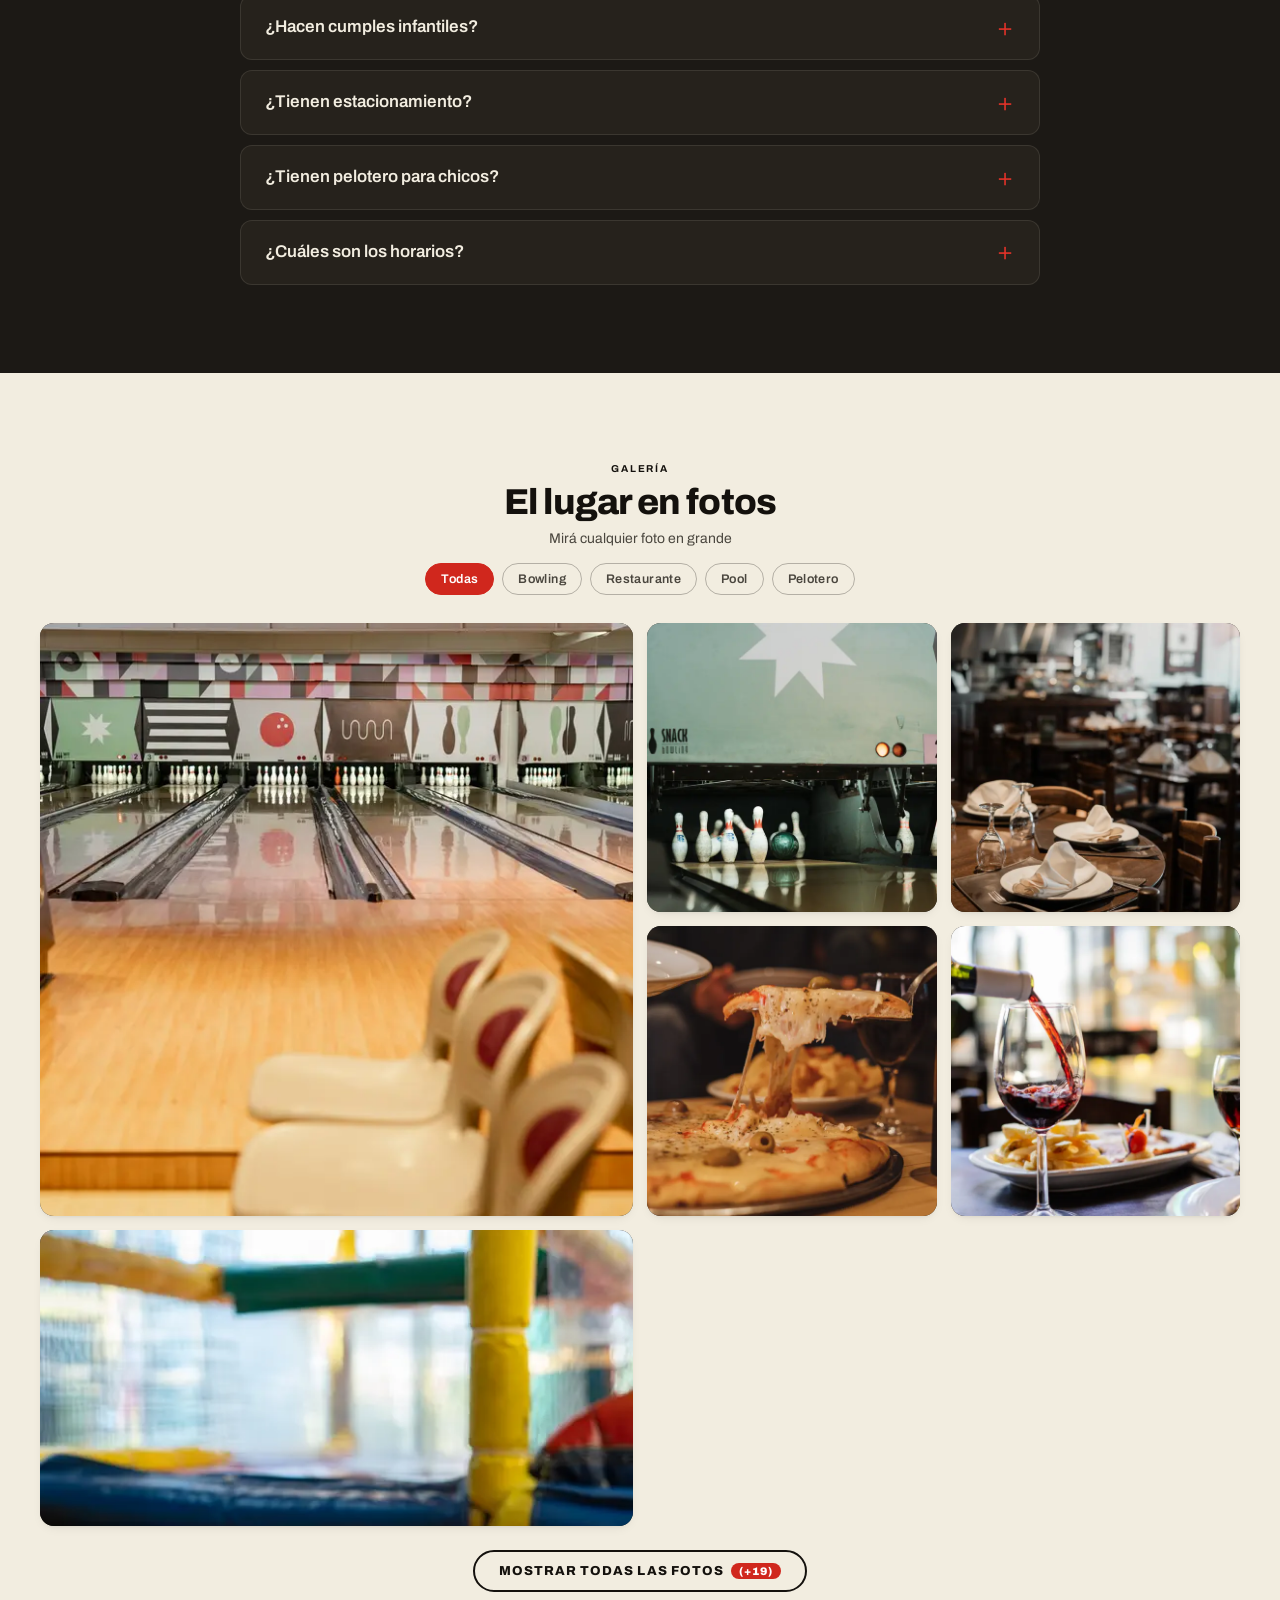
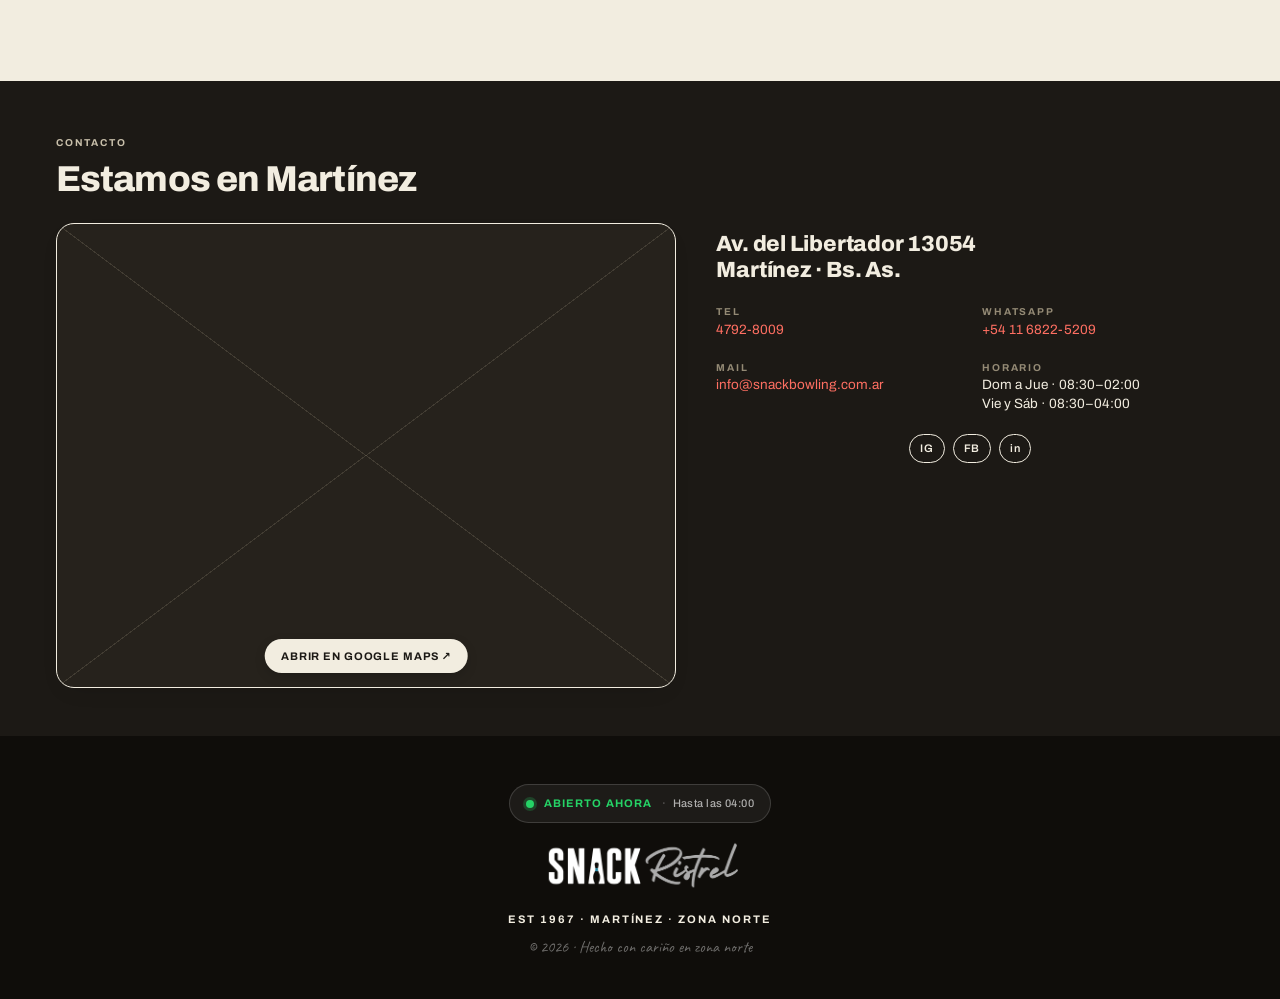
==== commit 2c878fba: "Perf · preload LCP + fetchpriority high + JS defer Co-Authored-By: Claude Opus 4.7 (1M context) <nor" ====
--- a/index.html
+++ b/index.html
@@ -37,6 +37,8 @@
 <link rel="preconnect" href="https://fonts.googleapis.com">
 <link rel="preconnect" href="https://fonts.gstatic.com" crossorigin>
 <link href="https://fonts.googleapis.com/css2?family=Patrick+Hand&family=Caveat:wght@500;700&family=Archivo:wght@400;500;700;900&display=swap" rel="stylesheet">
+<!-- Preload LCP image (hero mobile) -->
+<link rel="preload" as="image" href="assets/hero/01-bowling.webp" fetchpriority="high">
 <link rel="stylesheet" href="wireframes.css">
 <link rel="stylesheet" href="site.css">
 
@@ -334,7 +336,7 @@
           <!-- HERO carousel -->
           <section class="hero-carousel">
             <div class="hero-slides" data-carousel>
-              <img class="hero-slide is-active" src="assets/hero/01-bowling.webp" width="1280" height="1920" alt="Pista de bowling de Snack Bowling Martínez" data-i="0">
+              <img class="hero-slide is-active" src="assets/hero/01-bowling.webp" width="1280" height="1920" alt="Pista de bowling de Snack Bowling Martínez" data-i="0" fetchpriority="high" decoding="async">
               <img class="hero-slide" src="assets/hero/02-pizza.webp" width="1280" height="1920" alt="Pizza fresca del restaurante Ristrel" data-i="1" loading="lazy">
               <img class="hero-slide" src="assets/hero/03-vino.webp" width="1280" height="1920" alt="Vino Rutini Cabernet-Malbec en Ristrel" data-i="2" loading="lazy">
               <img class="hero-slide" src="assets/hero/04-cerveza.webp" width="1280" height="1920" alt="Cerveza tirada Patagonia en el bar" data-i="3" loading="lazy">
@@ -985,7 +987,7 @@
 
       <p class="reserva-rules">
         <b>Tu reserva queda confirmada cuando te respondemos con el OK.</b><br>
-        Viernes a la noche tomamos reservas hasta las 22:00 y sábados hasta las 21:15. Sábados y domingos al mediodía, hasta las 13:30.
+        Viernes a la noche tomamos reservas hasta las 21:30 y sábados hasta las 21:15. Sábados y domingos al mediodía, hasta las 13:30.
       </p>
     </form>
   </div>
@@ -1000,7 +1002,7 @@
   <div class="lightbox-counter"><span class="lightbox-current">1</span> <span class="lightbox-sep">/</span> <span class="lightbox-total">25</span></div>
 </div>
 
-<script src="site.js"></script>
+<script src="site.js" defer></script>
 
 <!-- ═══ CHAT ASISTENTE ═══ -->
 <div class="ai-chat" data-chat data-chat-state="closed">
--- a/site.css
+++ b/site.css
@@ -1242,36 +1242,40 @@
   .final-subpage .cp-faq,
   .final-subpage .ev-compare,
   .final-subpage .paq-compare {
-    max-width: 1100px;
+    max-width: 1400px;
     margin-left: auto;
     margin-right: auto;
   }
 
   /* ── Cumples · paquetes Full + Base side-by-side ── */
   .cumples-page .paq-pair {
+    display: grid;
+    grid-template-columns: 1fr 1fr;
+    gap: 40px;
+    align-items: start;
+    margin: 0 auto 40px;
+    max-width: 1500px;
+  }
+  .cumples-page .paq-divider { display: none; }
+
+  /* ── Eventos · 4 paquetes en grid 2×2 ── */
+  .eventos-page .ev-pkg-grid {
     display: grid;
     grid-template-columns: 1fr 1fr;
     gap: 32px;
     align-items: start;
     margin: 0 auto 40px;
-    max-width: 1300px;
-  }
-  .cumples-page .paq-divider { display: none; }
-
-  /* ── Eventos · 3 paquetes en grid de 3 cols ── */
-  .eventos-page .ev-pkg-grid {
-    display: grid;
-    grid-template-columns: repeat(3, 1fr);
-    gap: 24px;
-    align-items: start;
-    margin: 0 auto 40px;
     max-width: 1400px;
   }
-  /* En pantallas más chicas que 1200px pero arriba de 980px, mejor 1 columna */
+  /* Orden visual · largos arriba, cortos abajo */
+  .eventos-page .ev-pkg-grid > .ev-pkg:nth-child(1) { order: 3; } /* Pizza Full */
+  .eventos-page .ev-pkg-grid > .ev-pkg:nth-child(2) { order: 1; } /* Ristrel Gourmet */
+  .eventos-page .ev-pkg-grid > .ev-pkg:nth-child(3) { order: 2; } /* Fun Food */
+  .eventos-page .ev-pkg-grid > .ev-pkg:nth-child(4) { order: 4; } /* Pizza Teen */
 }
 @media (min-width: 980px) and (max-width: 1199px) {
   .eventos-page .ev-pkg-grid {
-    grid-template-columns: 1fr;
+    grid-template-columns: 1fr 1fr;
     gap: 18px;
   }
 }
@@ -2396,29 +2400,42 @@
   background-image: none !important;
   color: #14110d !important;
 }
-body.historia-page .subpage-d-nav,
-body.eventos-page .subpage-d-nav,
+/* Nav claro SOLO en cumples · historia y eventos usan nav oscuro */
 body.cumples-page .subpage-d-nav,
-body.historia-page .site-mobile .m-nav,
-body.eventos-page .site-mobile .m-nav,
 body.cumples-page .site-mobile .m-nav {
   background: rgba(246, 243, 234, 0.85) !important;
   border-bottom-color: rgba(20, 17, 13, 0.08) !important;
   color: #14110d !important;
 }
+body.cumples-page .subpage-d-nav .d-nav-links a { color: #14110d !important; }
+body.cumples-page .subpage-d-nav .d-nav-links a.is-current { color: #E63329 !important; }
+body.cumples-page .m-nav-back,
+body.cumples-page .m-burger { color: #14110d !important; }
+
+/* Nav oscuro en historia y eventos */
+body.historia-page .subpage-d-nav,
+body.eventos-page .subpage-d-nav,
+body.historia-page .site-mobile .m-nav,
+body.eventos-page .site-mobile .m-nav {
+  background: rgba(28, 25, 21, 0.85) !important;
+  border-bottom-color: rgba(242, 237, 224, 0.08) !important;
+  color: #f2ede0 !important;
+}
 body.historia-page .subpage-d-nav .d-nav-links a,
-body.eventos-page .subpage-d-nav .d-nav-links a,
-body.cumples-page .subpage-d-nav .d-nav-links a { color: #14110d !important; }
+body.eventos-page .subpage-d-nav .d-nav-links a { color: #f2ede0 !important; }
 body.historia-page .subpage-d-nav .d-nav-links a.is-current,
-body.eventos-page .subpage-d-nav .d-nav-links a.is-current,
-body.cumples-page .subpage-d-nav .d-nav-links a.is-current { color: #E63329 !important; }
-/* Botón hamburguesa e íconos del nav mobile en color oscuro */
+body.eventos-page .subpage-d-nav .d-nav-links a.is-current { color: #E63329 !important; }
 body.historia-page .m-nav-back,
 body.eventos-page .m-nav-back,
-body.cumples-page .m-nav-back,
 body.historia-page .m-burger,
-body.eventos-page .m-burger,
-body.cumples-page .m-burger { color: #14110d !important; }
+body.eventos-page .m-burger { color: #f2ede0 !important; }
+/* Logo del nav en historia · usar full claro sin invert */
+body.historia-page .subpage-d-nav .d-nav-logo,
+body.historia-page .site-mobile .m-nav-logo,
+body.historia-page .m-menu-head .m-nav-logo {
+  content: url("assets/logo-nav-full.webp") !important;
+  filter: none !important;
+}
 
 /* Historia · timeline */
 body.historia-page .hist-hero,
@@ -3897,3 +3914,44 @@
 @media (min-width: 980px) {
   .eventos-page .cotizador-form { max-width: 560px; }
 }
+
+/* ═══ Footer del site-mobile en subpáginas desktop · full-width edge to edge ═══ */
+@media (min-width: 980px) {
+  .final-subpage .site-mobile { position: relative; }
+  .final-subpage .m-footer {
+    position: relative;
+    width: 100vw;
+    left: 50%;
+    right: 50%;
+    margin-left: -50vw;
+    margin-right: -50vw;
+    padding-left: max(32px, 5vw);
+    padding-right: max(32px, 5vw);
+  }
+}
+
+/* ═══ EVENTOS · nav + body dark (cards siguen claras) ═══ */
+body.eventos-page {
+  background: #14110d !important;
+  background-image:
+    radial-gradient(circle at 20% 30%, rgba(230, 51, 41, 0.06), transparent 45%),
+    radial-gradient(circle at 80% 70%, rgba(255, 200, 100, 0.04), transparent 50%) !important;
+}
+body.eventos-page .subpage-d-nav,
+body.eventos-page .site-mobile .m-nav {
+  background: rgba(28, 25, 21, 0.85) !important;
+  border-bottom-color: rgba(242, 237, 224, 0.08) !important;
+  color: #f2ede0 !important;
+}
+body.eventos-page .subpage-d-nav .d-nav-links a { color: #f2ede0 !important; }
+body.eventos-page .subpage-d-nav .d-nav-links a.is-current { color: #E63329 !important; }
+body.eventos-page .m-nav-back,
+body.eventos-page .m-burger { color: #f2ede0 !important; }
+/* Logo · usar full claro sin invert */
+body.eventos-page .subpage-d-nav .d-nav-logo,
+body.eventos-page .site-mobile .m-nav-logo,
+body.eventos-page .m-menu-head .m-nav-logo {
+  content: url("assets/logo-nav-full.webp") !important;
+  filter: none !important;
+}
+/* Footer del sitio en eventos · ya es dark por default */
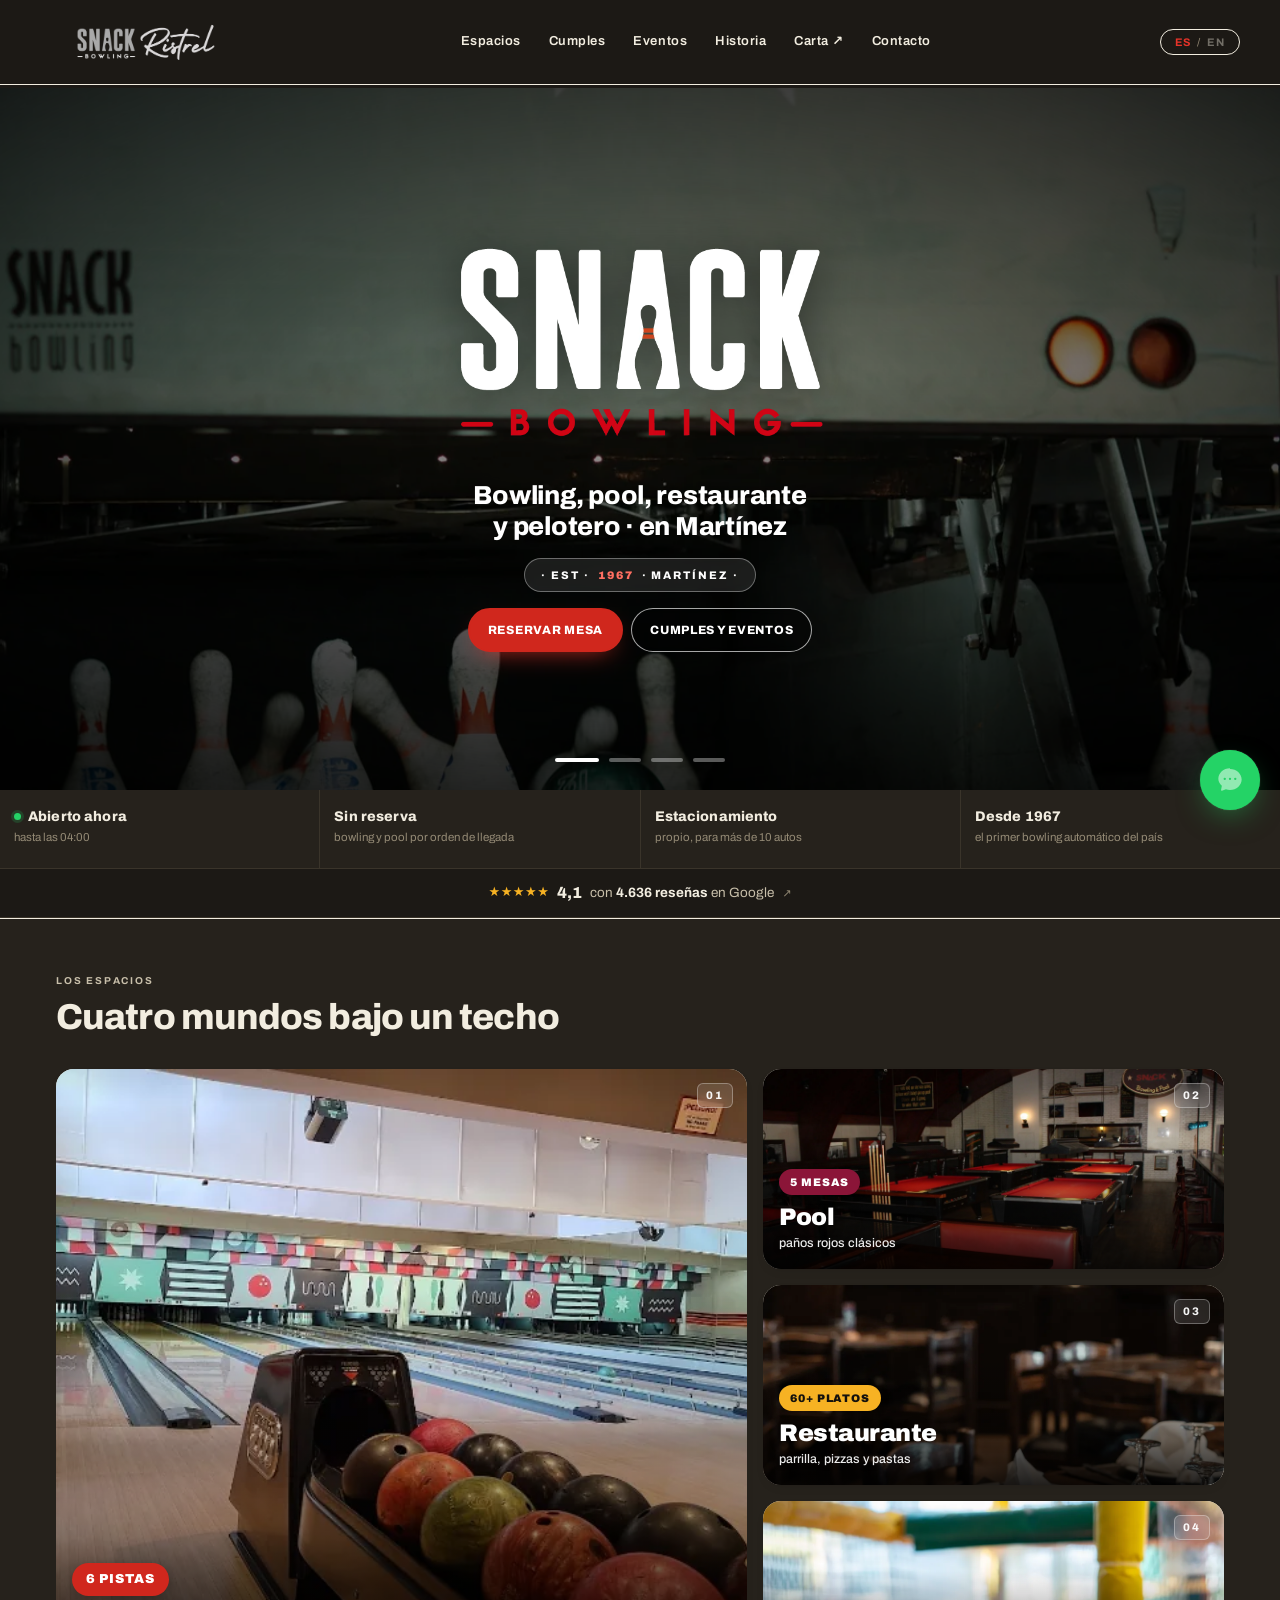
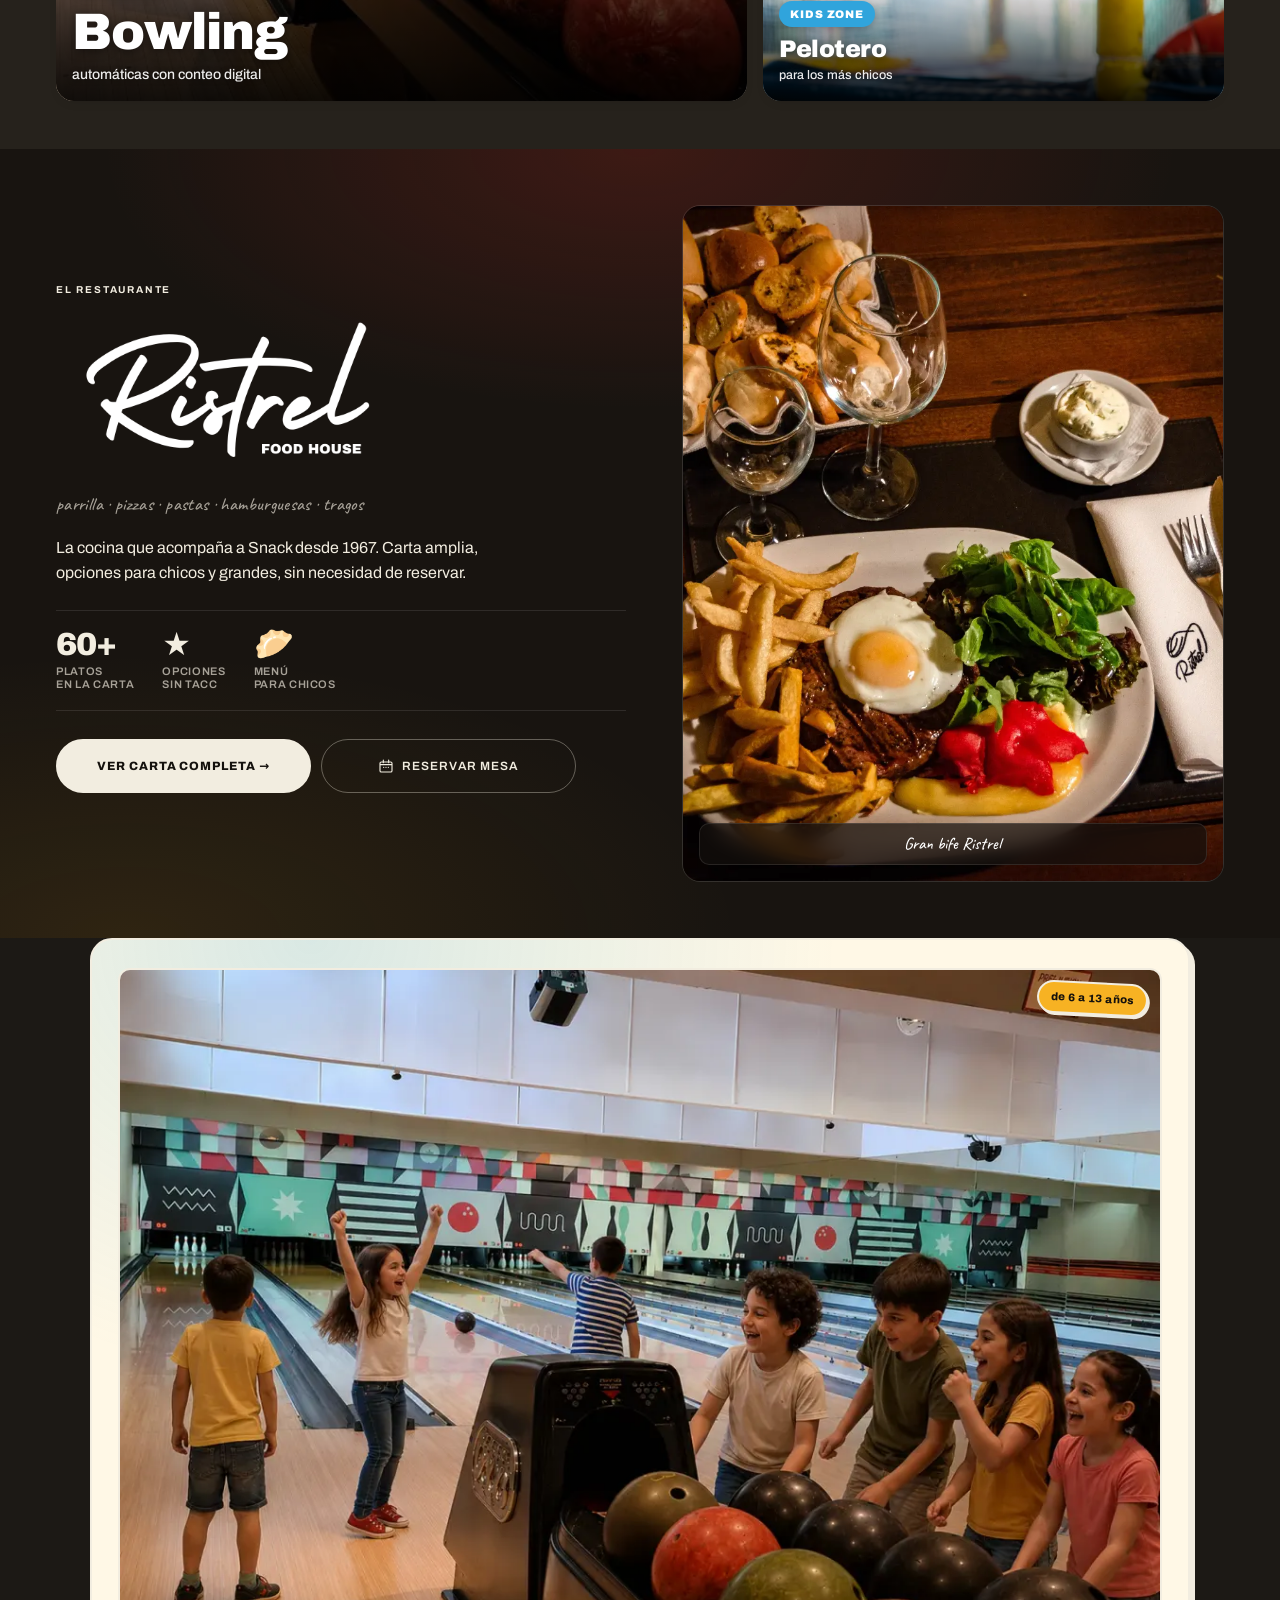
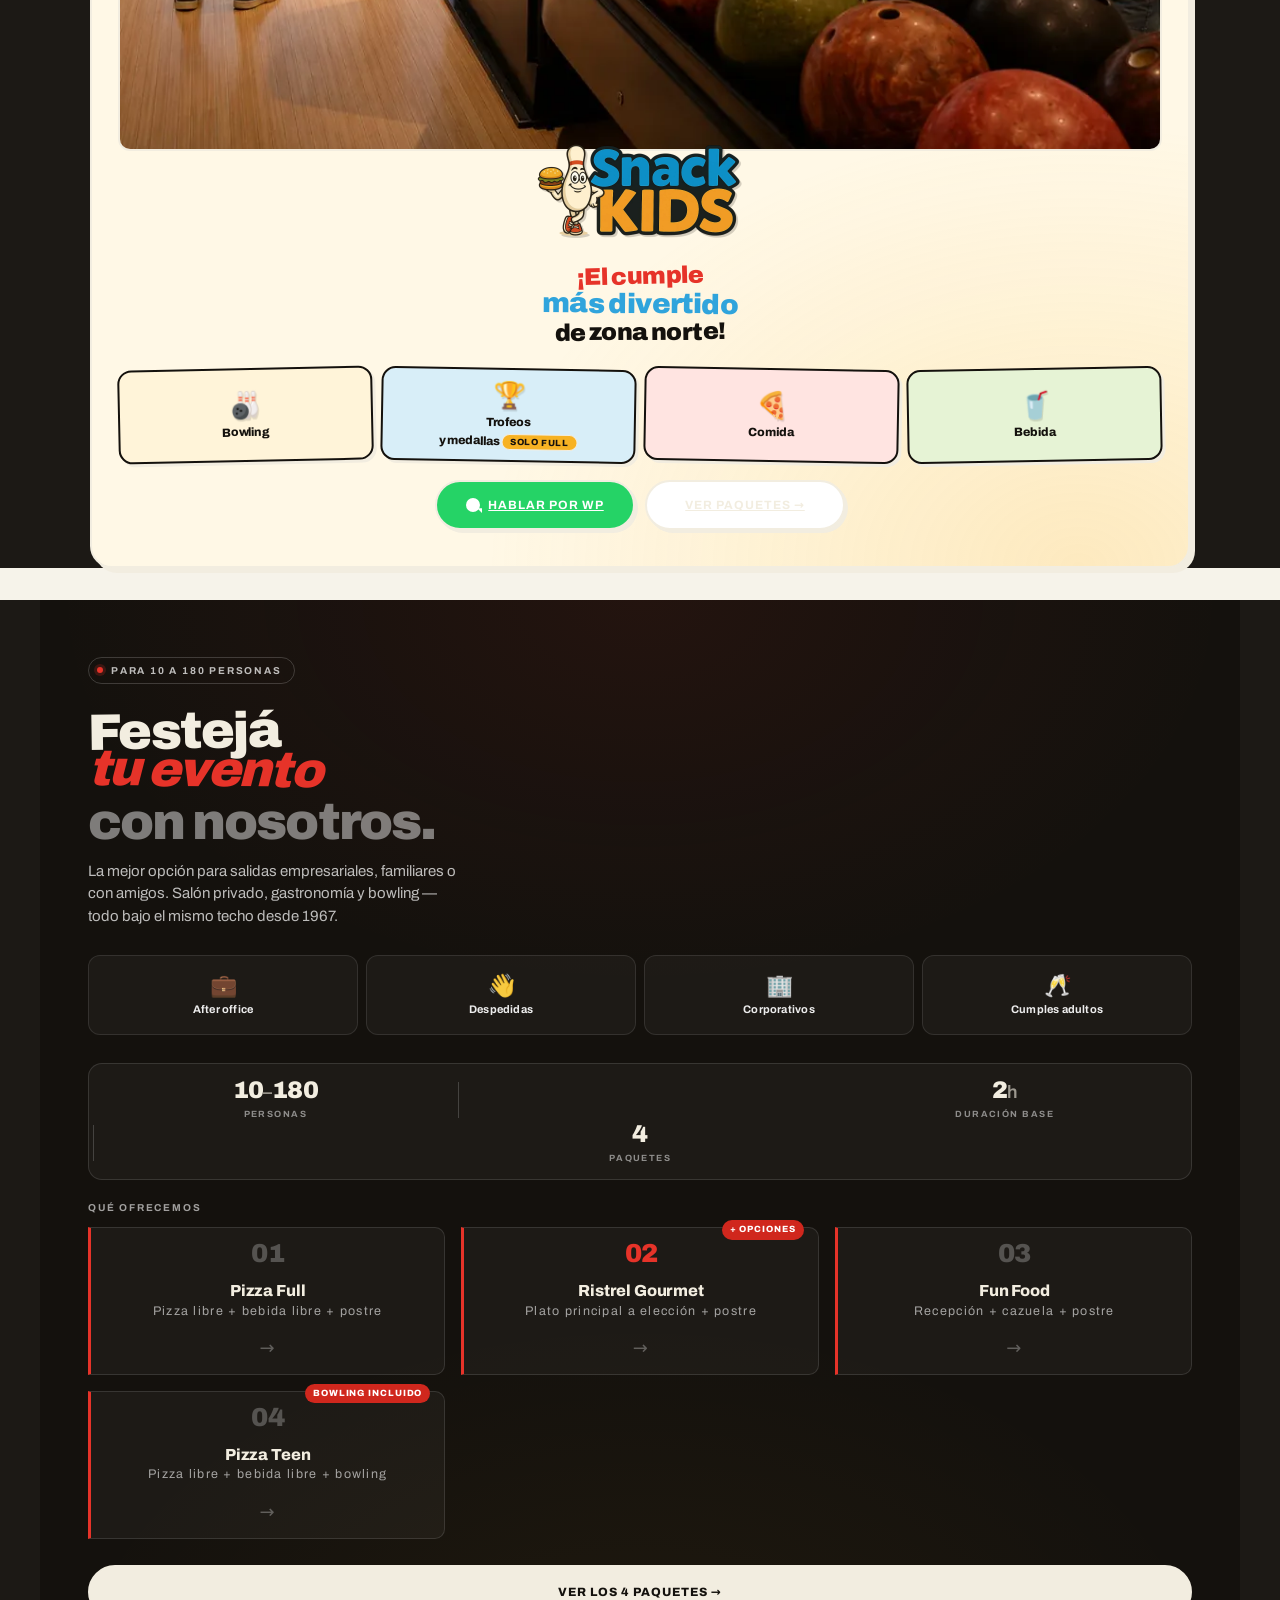
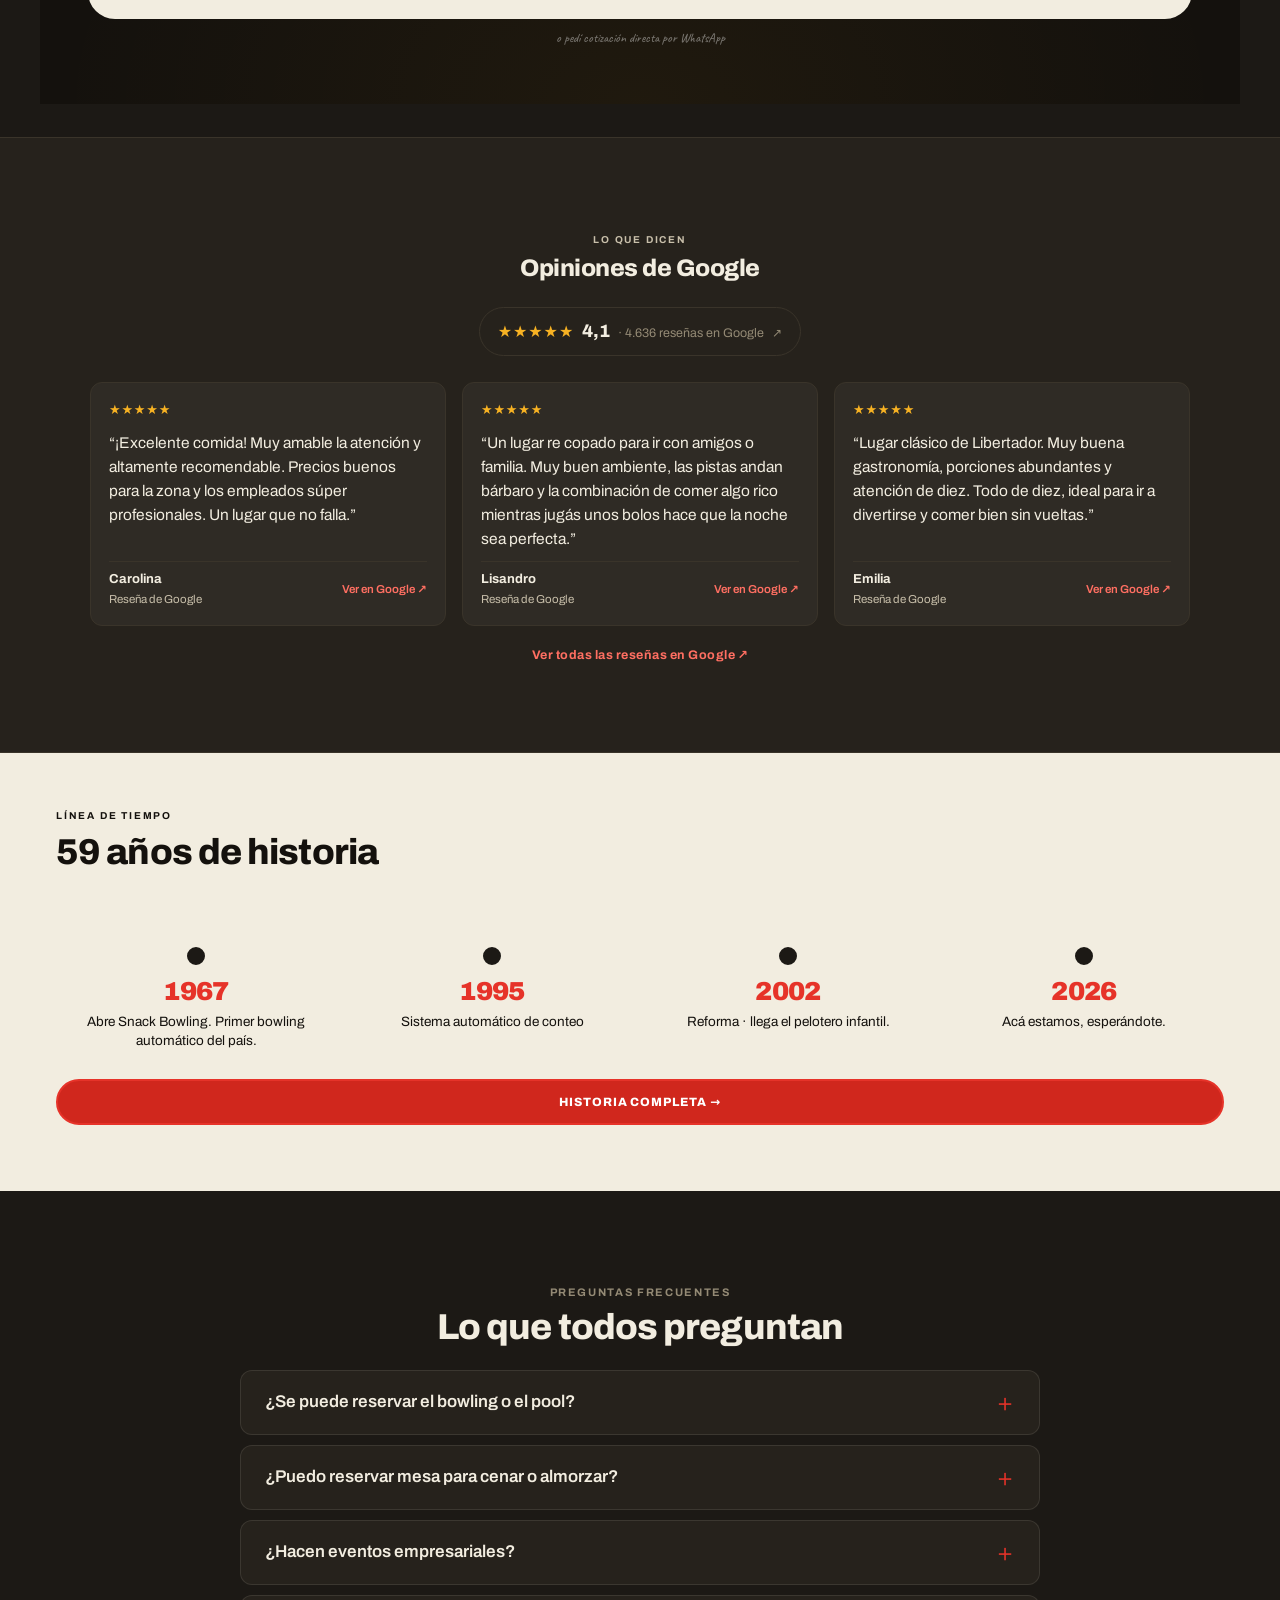
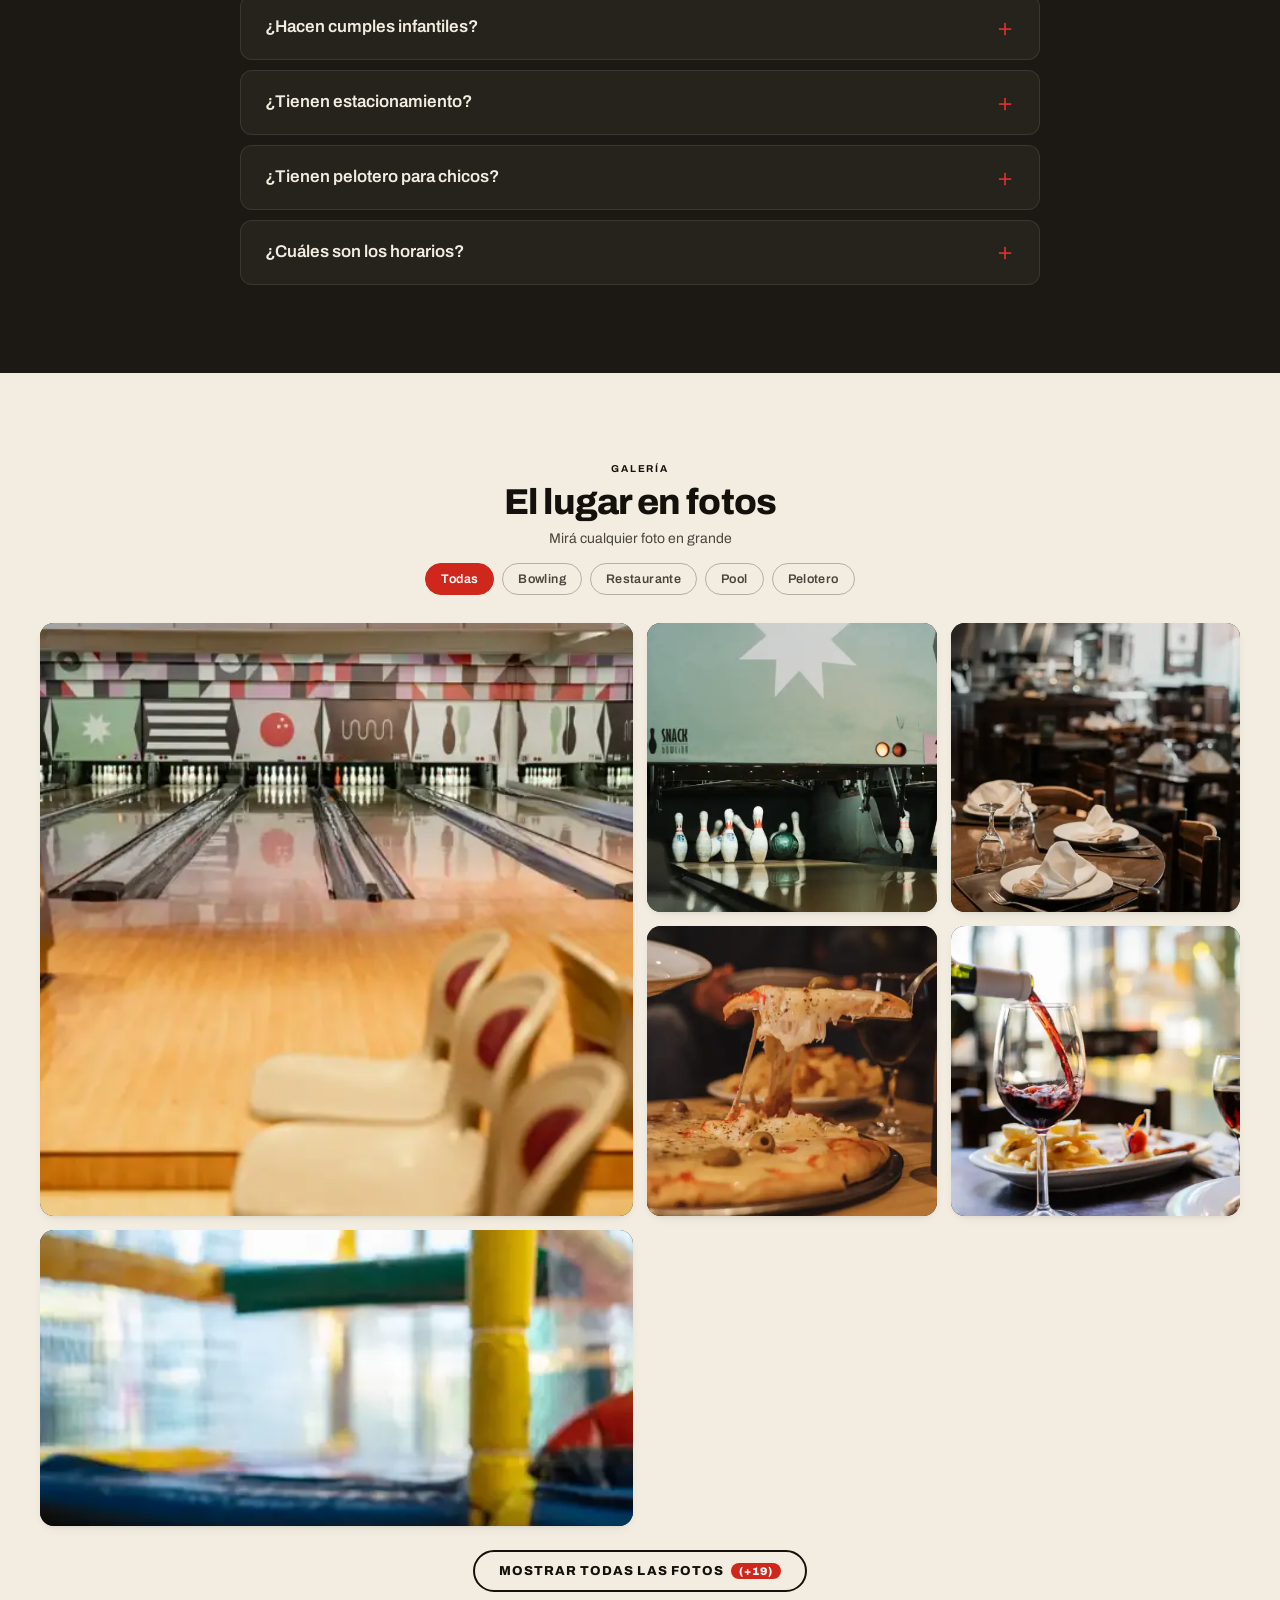
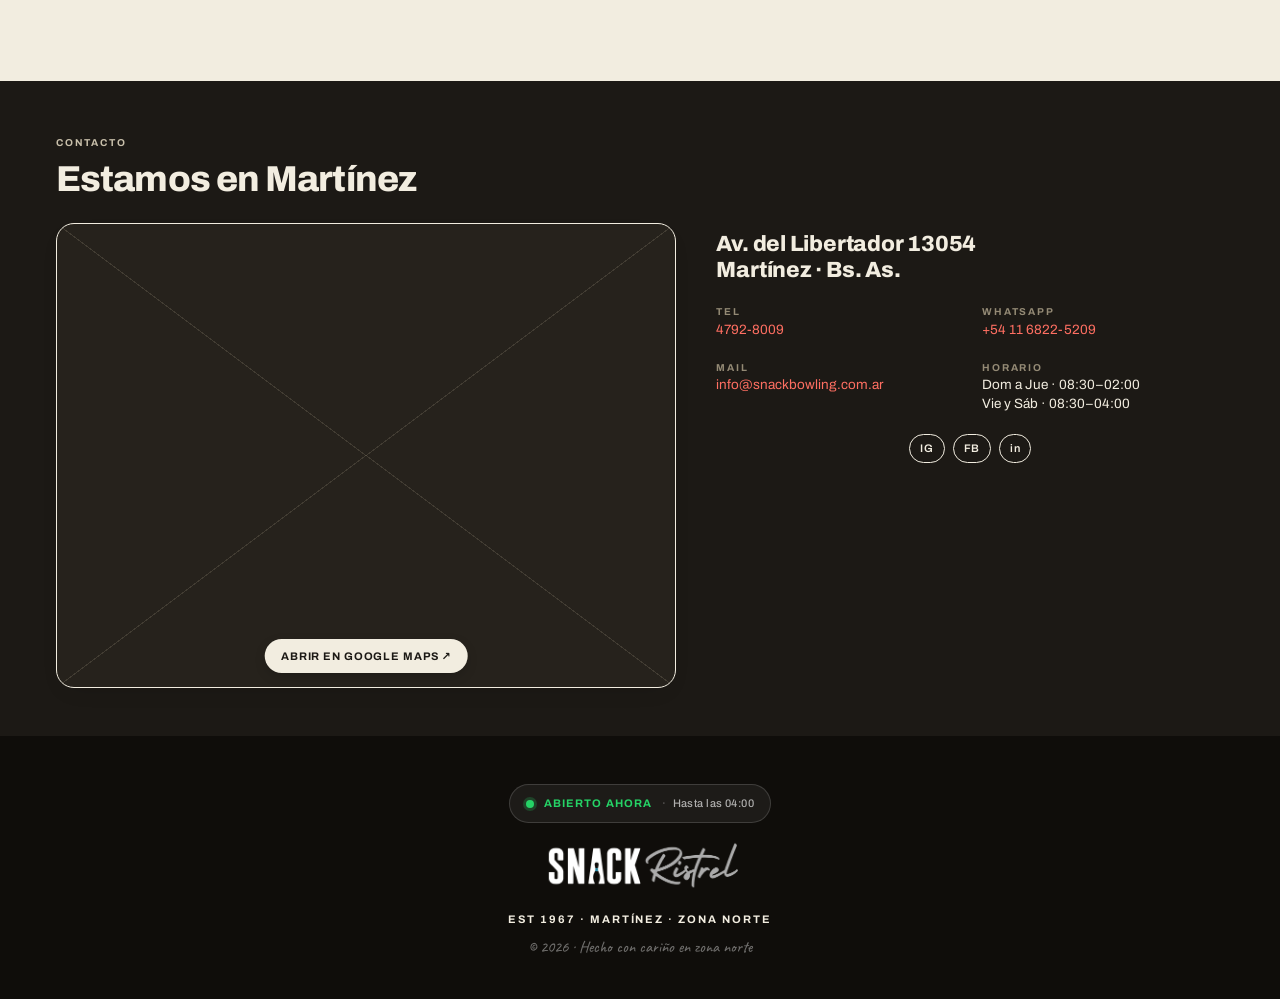
==== commit 43ea0dcc: "Perf · self-hosted fonts (WOFF2 variables) · elimina bloqueo Google Fonts Co-Authored-By: Claude Opu" ====
--- a/index.html
+++ b/index.html
@@ -34,9 +34,9 @@
 <link rel="manifest" href="manifest.webmanifest">
 <link rel="apple-touch-icon" href="assets/apple-touch-icon.png">
 
-<link rel="preconnect" href="https://fonts.googleapis.com">
-<link rel="preconnect" href="https://fonts.gstatic.com" crossorigin>
-<link href="https://fonts.googleapis.com/css2?family=Patrick+Hand&family=Caveat:wght@500;700&family=Archivo:wght@400;500;700;900&display=swap" rel="stylesheet">
+<link rel="preload" as="font" type="font/woff2" href="assets/fonts/archivo-variable.woff2" crossorigin>
+<link rel="preload" as="font" type="font/woff2" href="assets/fonts/fraunces-variable.woff2" crossorigin>
+<link rel="stylesheet" href="assets/fonts/fonts.css">
 <!-- Preload LCP image (hero mobile) -->
 <link rel="preload" as="image" href="assets/hero/01-bowling.webp" fetchpriority="high">
 <link rel="stylesheet" href="wireframes.css">
--- a/assets/fonts/fonts.css
+++ b/assets/fonts/fonts.css
@@ -0,0 +1,39 @@
+/* Fonts self-hosted · subset latin · WOFF2 */
+
+@font-face {
+  font-family: 'Archivo';
+  font-style: normal;
+  font-weight: 400 900;
+  font-stretch: 100%;
+  font-display: swap;
+  src: url(archivo-variable.woff2) format('woff2');
+  unicode-range: U+0000-00FF, U+0131, U+0152-0153, U+02BB-02BC, U+02C6, U+02DA, U+02DC, U+0304, U+0308, U+0329, U+2000-206F, U+20AC, U+2122, U+2191, U+2193, U+2212, U+2215, U+FEFF, U+FFFD;
+}
+
+@font-face {
+  font-family: 'Caveat';
+  font-style: normal;
+  font-weight: 500 700;
+  font-display: swap;
+  src: url(caveat-variable.woff2) format('woff2');
+  unicode-range: U+0000-00FF, U+0131, U+0152-0153, U+02BB-02BC, U+02C6, U+02DA, U+02DC, U+0304, U+0308, U+0329, U+2000-206F, U+20AC, U+2122, U+2191, U+2193, U+2212, U+2215, U+FEFF, U+FFFD;
+}
+
+@font-face {
+  font-family: 'Fraunces';
+  font-style: normal;
+  font-weight: 500 800;
+  font-display: swap;
+  src: url(fraunces-variable.woff2) format('woff2');
+  unicode-range: U+0000-00FF, U+0131, U+0152-0153, U+02BB-02BC, U+02C6, U+02DA, U+02DC, U+0304, U+0308, U+0329, U+2000-206F, U+20AC, U+2122, U+2191, U+2193, U+2212, U+2215, U+FEFF, U+FFFD;
+}
+
+@font-face {
+  font-family: 'Patrick Hand';
+  font-style: normal;
+  font-weight: 400;
+  font-display: swap;
+  src: url(patrick-hand-400.woff2) format('woff2');
+  unicode-range: U+0000-00FF, U+0131, U+0152-0153, U+02BB-02BC, U+02C6, U+02DA, U+02DC, U+0304, U+0308, U+0329, U+2000-206F, U+20AC, U+2122, U+2191, U+2193, U+2212, U+2215, U+FEFF, U+FFFD;
+}
+
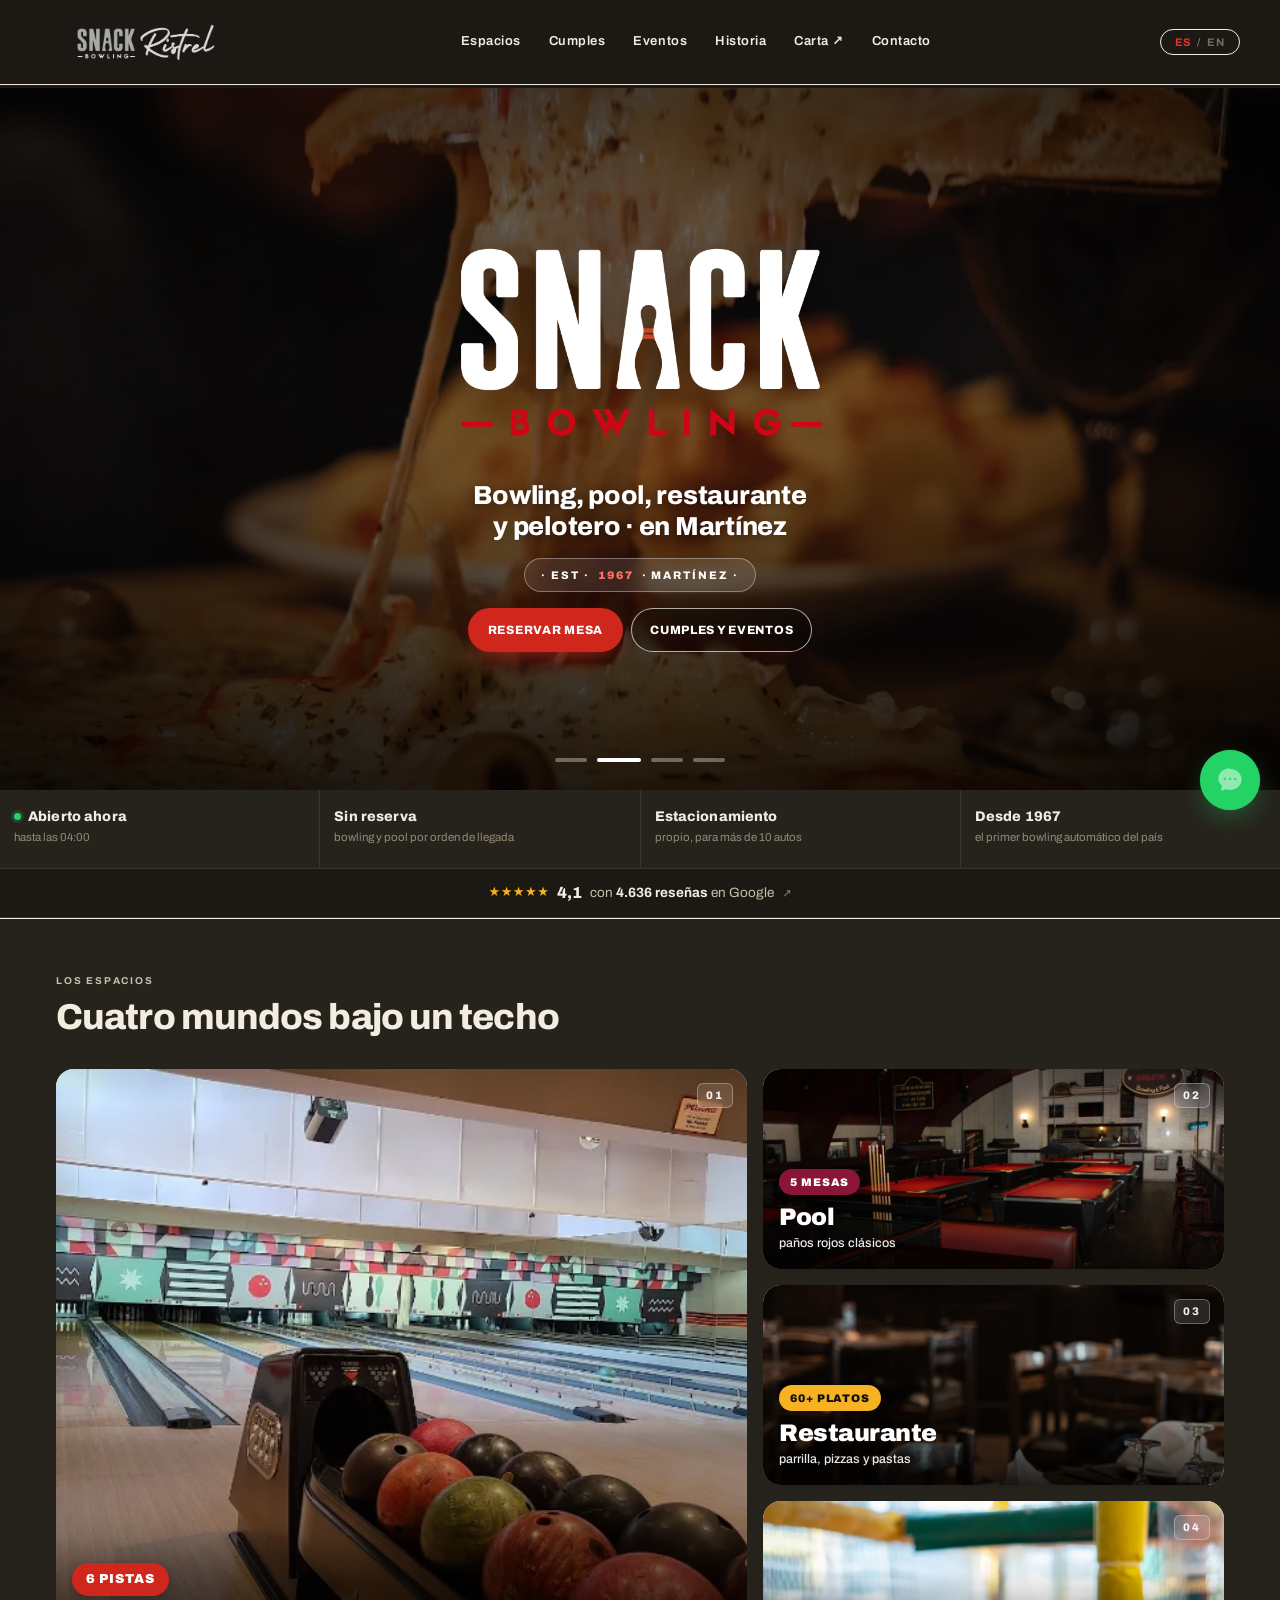
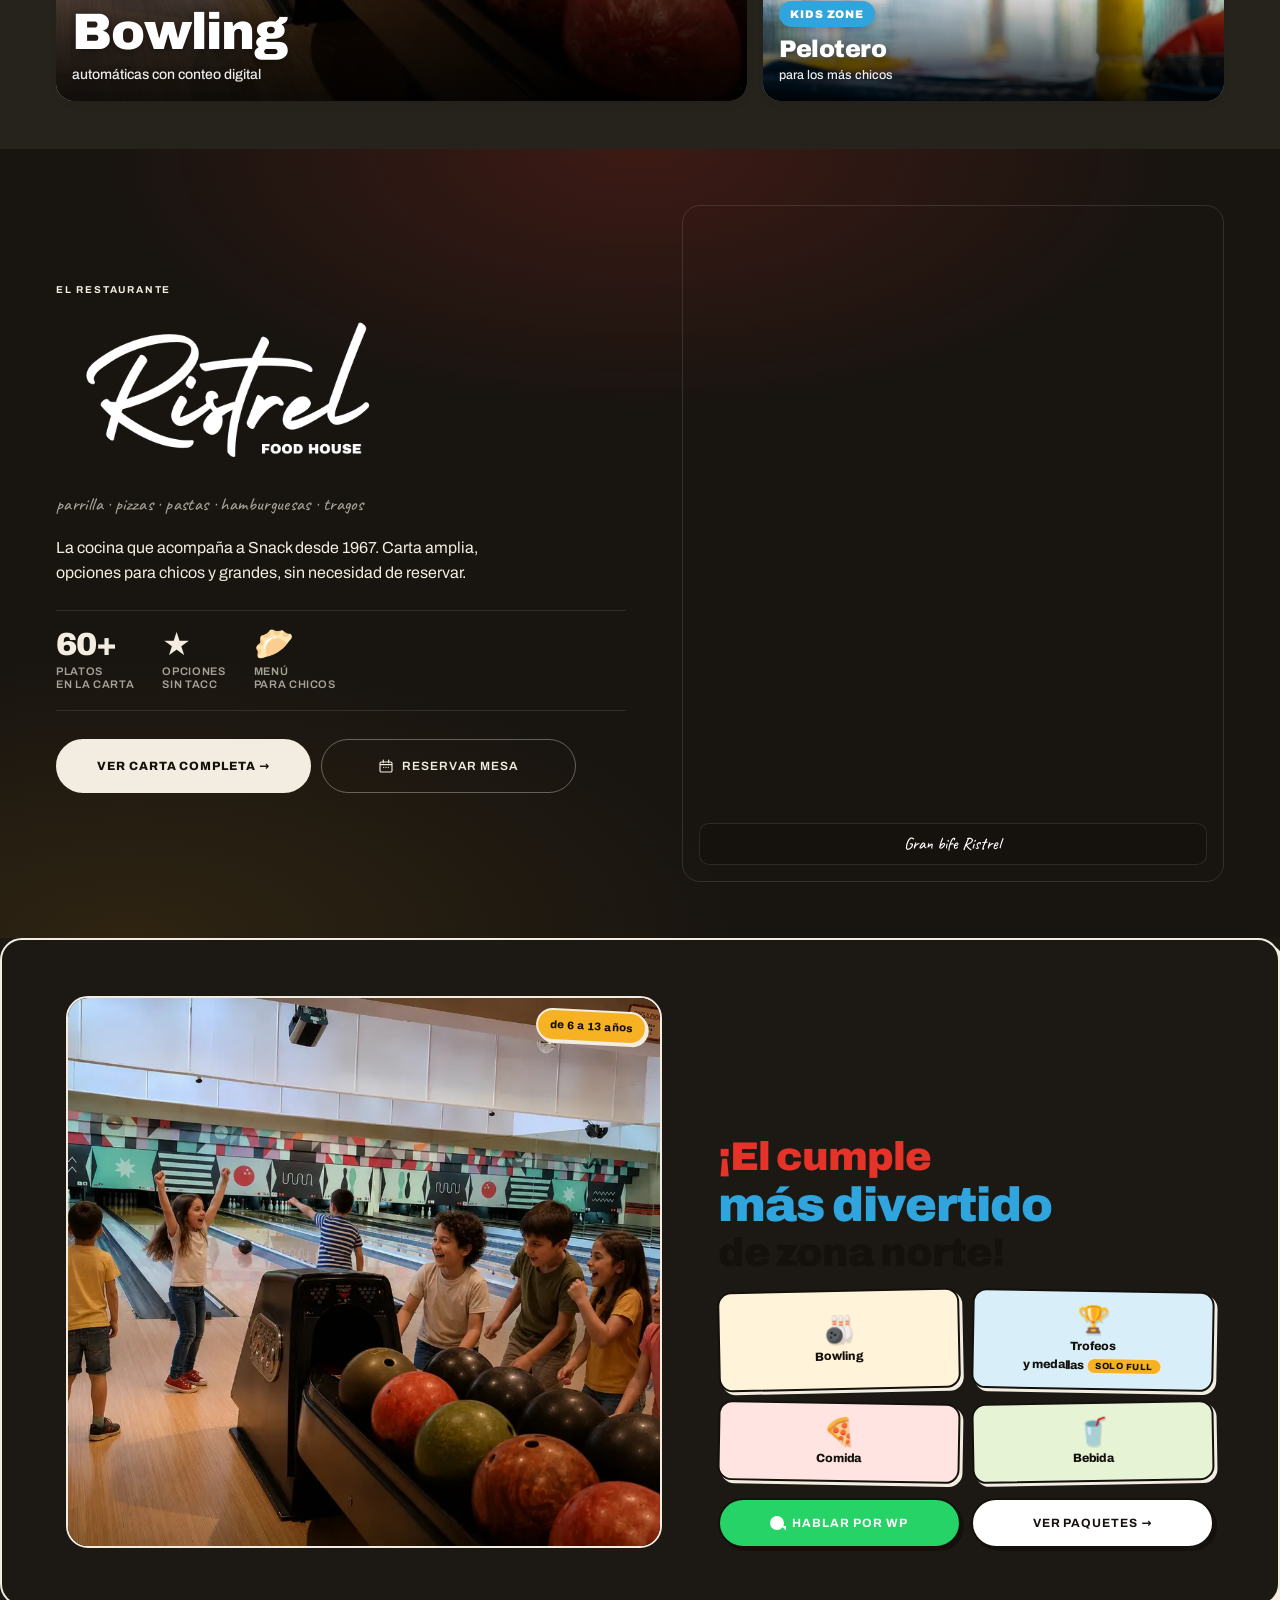
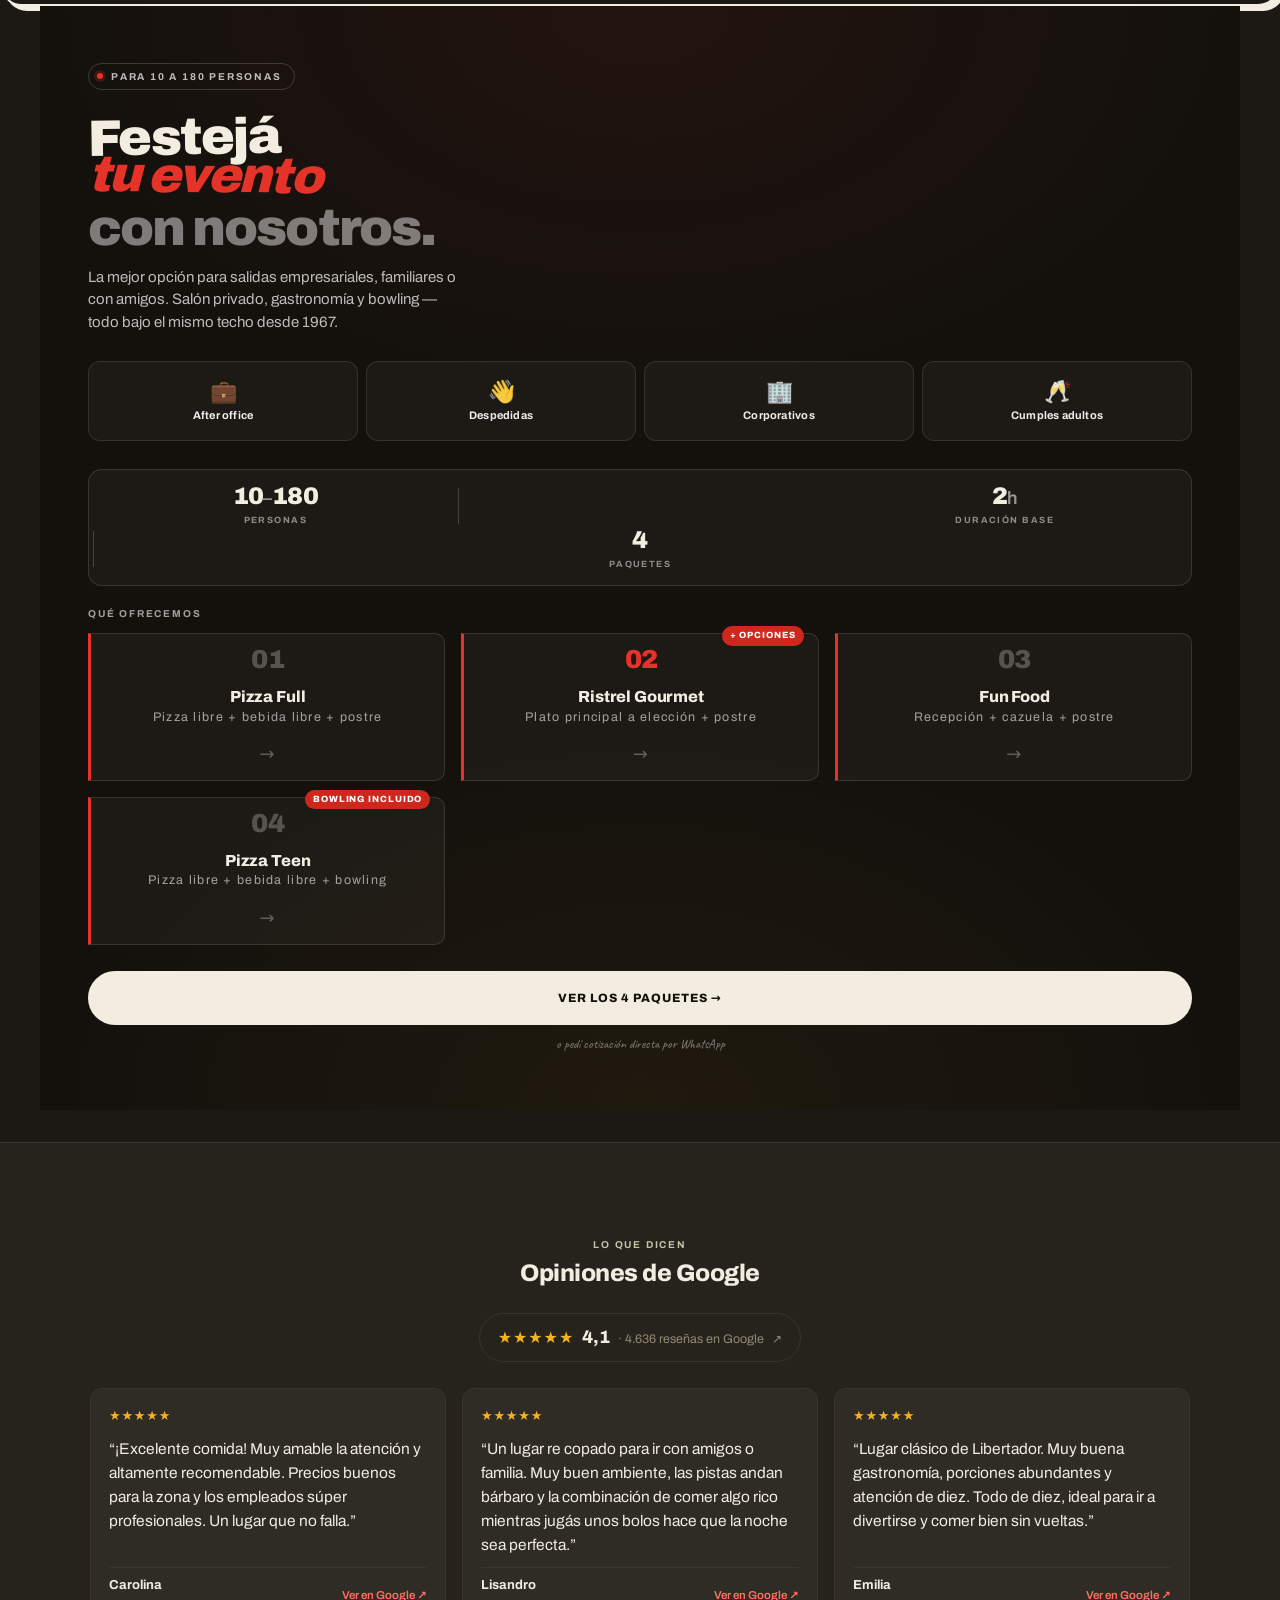
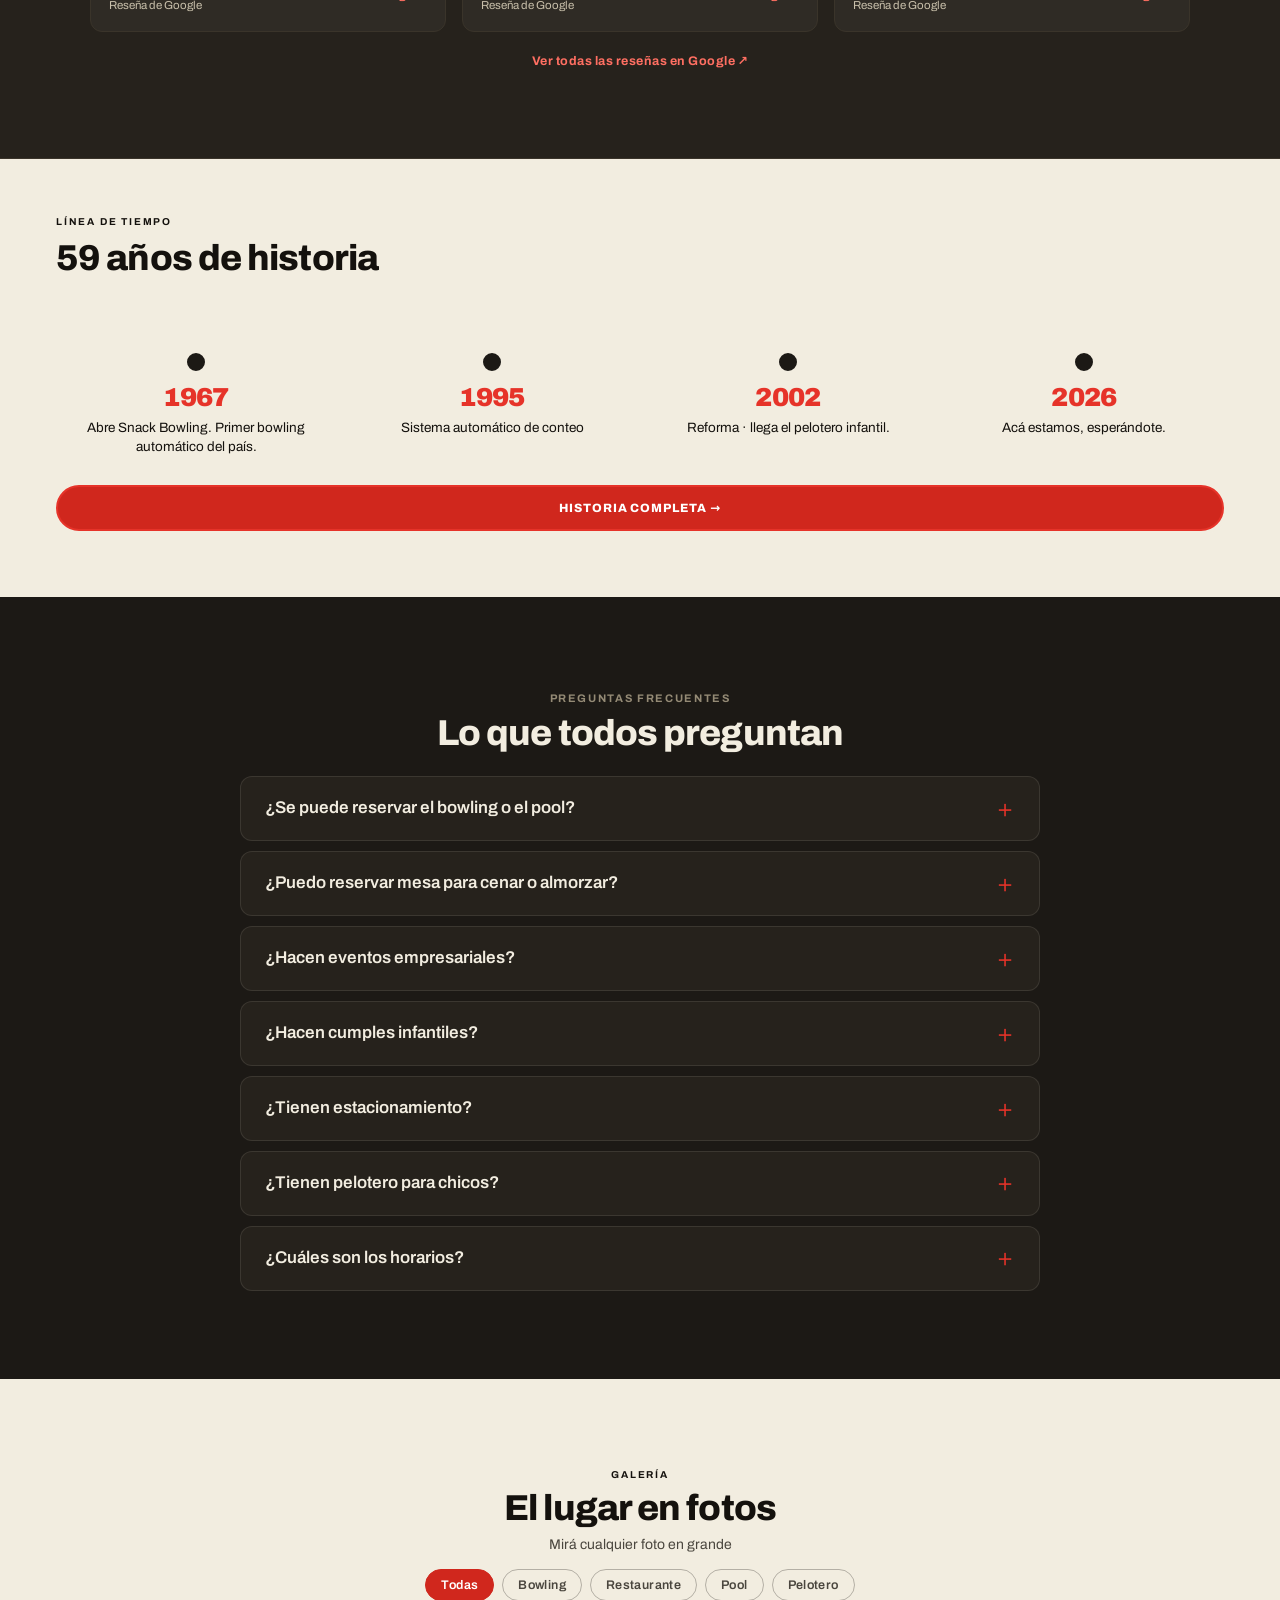
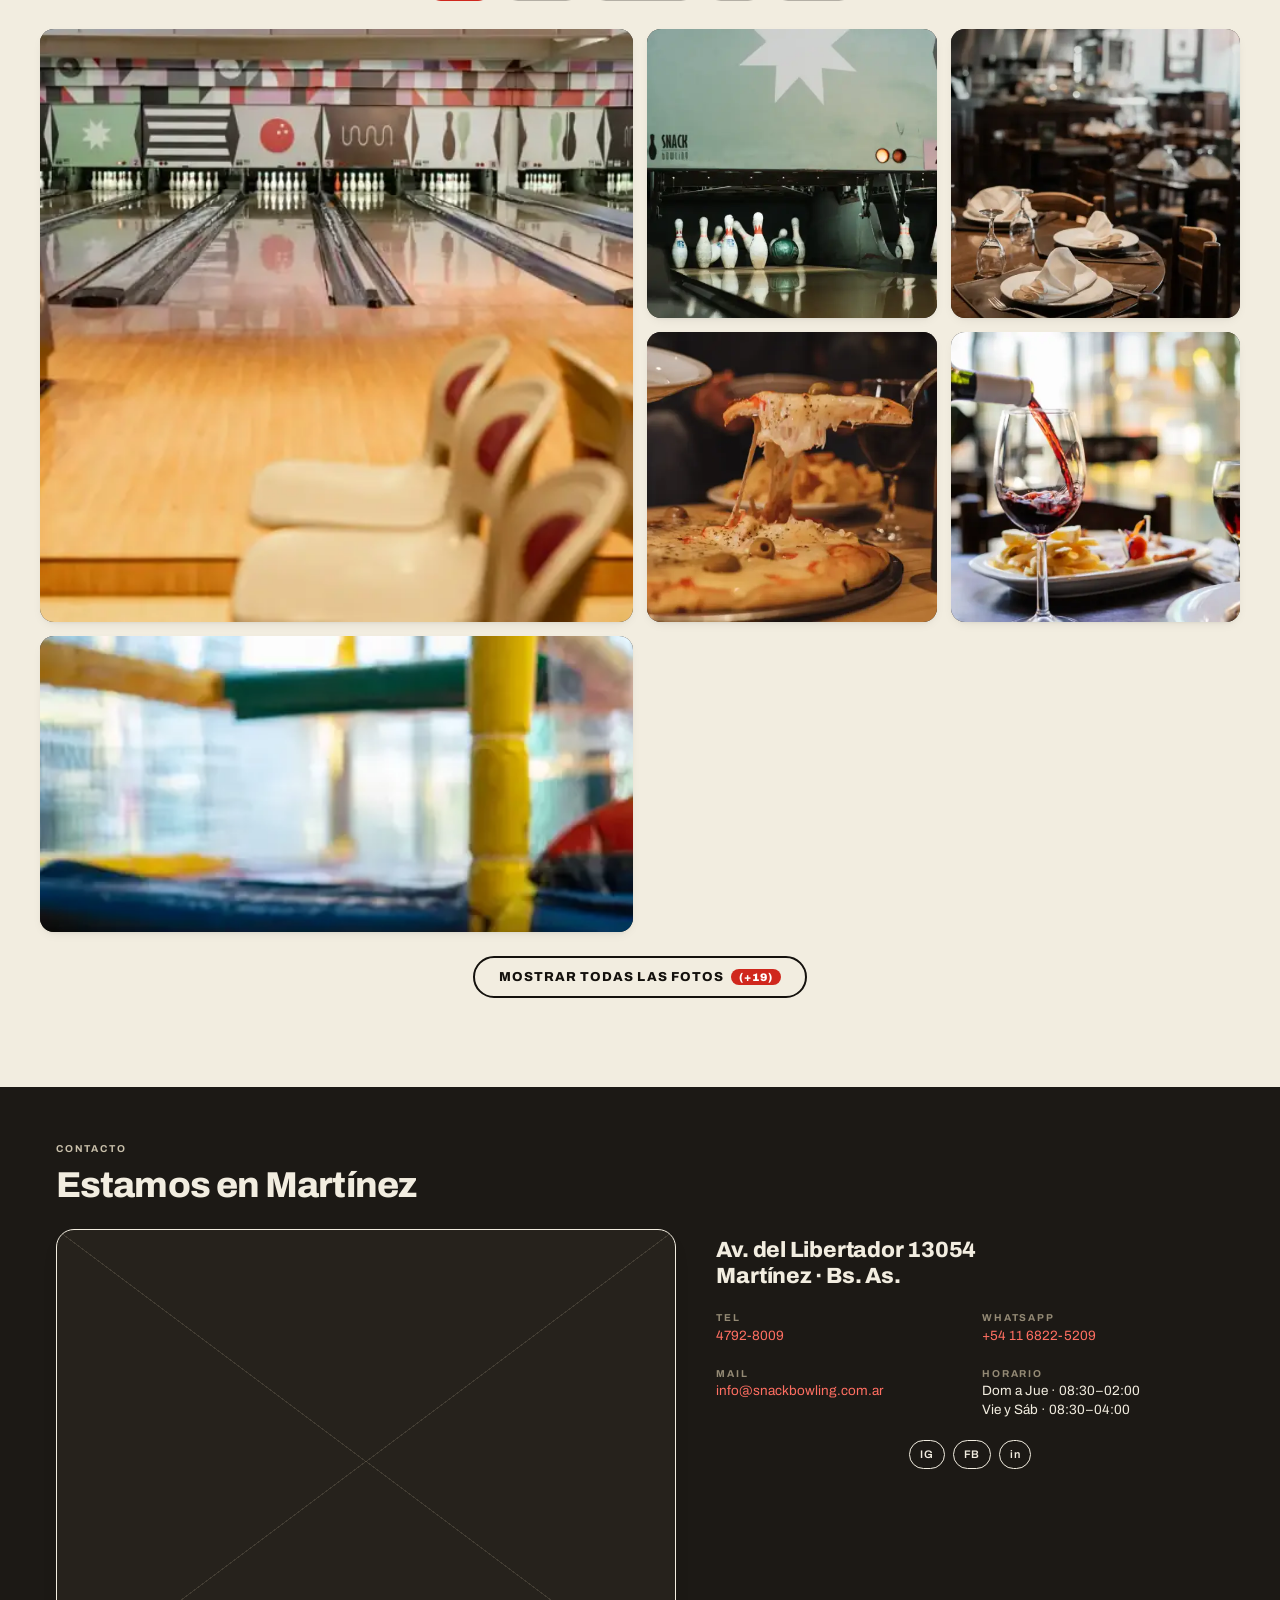
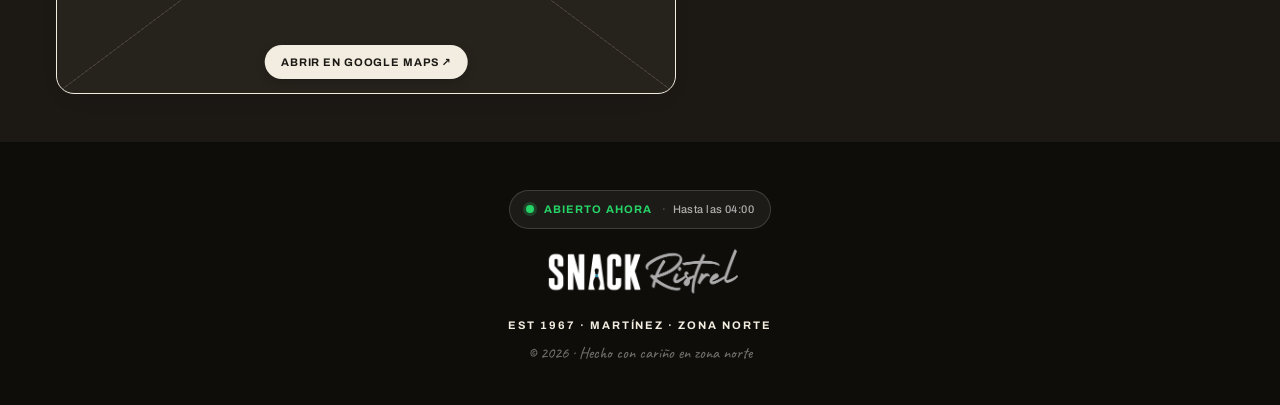
==== commit e993a0a8: "Cumples desktop · columnas iguales + sin franja blanca · botones legibles - Refactor grid 4 filas → " ====
--- a/index.html
+++ b/index.html
@@ -605,21 +605,23 @@
               <img loading="lazy" decoding="async" src="assets/cumple-bowling.webp" width="1100" height="858" alt="Cumple infantil">
               <span class="kids-tag-edad">de 6 a 13 años</span>
             </div>
-            <img class="d-kids-logo" loading="lazy" decoding="async" src="assets/logo-kids.webp" width="1920" height="1080" alt="Snack Kids">
-            <p class="kids-lead">
-              <span class="kids-word kids-word--1">¡El cumple</span>
-              <span class="kids-word kids-word--2">más divertido</span>
-              <span class="kids-word kids-word--3">de zona norte!</span>
-            </p>
-            <div class="d-kids-feats">
-              <div class="kids-feat kids-feat--a"><div class="kids-feat-emoji" aria-hidden="true">🎳</div><div class="kids-feat-text">Bowling</div></div>
-              <div class="kids-feat kids-feat--b"><div class="kids-feat-emoji" aria-hidden="true">🏆</div><div class="kids-feat-text">Trofeos<br>y medallas <span class="kids-feat-only">solo Full</span></div></div>
-              <div class="kids-feat kids-feat--c"><div class="kids-feat-emoji" aria-hidden="true">🍕</div><div class="kids-feat-text">Comida</div></div>
-              <div class="kids-feat kids-feat--d"><div class="kids-feat-emoji" aria-hidden="true">🥤</div><div class="kids-feat-text">Bebida</div></div>
-            </div>
-            <div class="m-cta m-cta--kids">
-              <a class="btn btn--kids-primary" href="https://api.whatsapp.com/send?phone=+541168225209&text=Hola,%20quiero%20info%20de%20cumples%20infantiles!" target="_blank" rel="noopener"><span class="wp-icon-mini" aria-hidden="true"></span> HABLAR POR WP</a>
-              <a class="btn btn--kids-ghost" href="/cumples">VER PAQUETES →</a>
+            <div class="kids-right">
+              <img class="d-kids-logo" loading="lazy" decoding="async" src="assets/logo-kids.webp" width="1920" height="1080" alt="Snack Kids">
+              <p class="kids-lead">
+                <span class="kids-word kids-word--1">¡El cumple</span>
+                <span class="kids-word kids-word--2">más divertido</span>
+                <span class="kids-word kids-word--3">de zona norte!</span>
+              </p>
+              <div class="d-kids-feats">
+                <div class="kids-feat kids-feat--a"><div class="kids-feat-emoji" aria-hidden="true">🎳</div><div class="kids-feat-text">Bowling</div></div>
+                <div class="kids-feat kids-feat--b"><div class="kids-feat-emoji" aria-hidden="true">🏆</div><div class="kids-feat-text">Trofeos<br>y medallas <span class="kids-feat-only">solo Full</span></div></div>
+                <div class="kids-feat kids-feat--c"><div class="kids-feat-emoji" aria-hidden="true">🍕</div><div class="kids-feat-text">Comida</div></div>
+                <div class="kids-feat kids-feat--d"><div class="kids-feat-emoji" aria-hidden="true">🥤</div><div class="kids-feat-text">Bebida</div></div>
+              </div>
+              <div class="m-cta m-cta--kids">
+                <a class="btn btn--kids-primary" href="https://api.whatsapp.com/send?phone=+541168225209&text=Hola,%20quiero%20info%20de%20cumples%20infantiles!" target="_blank" rel="noopener"><span class="wp-icon-mini" aria-hidden="true"></span> HABLAR POR WP</a>
+                <a class="btn btn--kids-ghost" href="/cumples">VER PAQUETES →</a>
+              </div>
             </div>
           </section>
 
--- a/site.css
+++ b/site.css
@@ -3955,3 +3955,122 @@
   filter: none !important;
 }
 /* Footer del sitio en eventos · ya es dark por default */
+
+/* ═══ CUMPLES (kids) sección · layout split en desktop ═══ */
+.d-duo-card--kids .kids-right { display: contents; }
+@media (min-width: 980px) {
+  .site-desktop .d-duo-card--kids {
+    display: grid;
+    grid-template-columns: minmax(0, 1.15fr) minmax(0, 1fr);
+    grid-template-rows: 1fr;
+    column-gap: 48px;
+    align-items: stretch;
+    padding: 40px 44px;
+    max-width: 1400px;
+    margin-bottom: 0;
+    background: #1c1915;
+  }
+  .site-desktop .d-duo-card--kids .kids-confetti { display: none; }
+  .site-desktop .d-duo-card--kids .d-kids-photo {
+    grid-column: 1;
+    grid-row: 1;
+    align-self: stretch;
+    aspect-ratio: auto;
+    width: 100%;
+    height: 100%;
+    max-height: none;
+    min-height: 520px;
+    margin: 0;
+    border-radius: 22px;
+    overflow: hidden;
+  }
+  .site-desktop .d-duo-card--kids .d-kids-photo img {
+    width: 100%;
+    height: 100%;
+    object-fit: cover;
+    display: block;
+  }
+  .site-desktop .d-duo-card--kids .kids-right {
+    grid-column: 2;
+    grid-row: 1;
+    display: flex;
+    flex-direction: column;
+    justify-content: space-between;
+    gap: 16px;
+    min-height: 520px;
+  }
+  .site-desktop .d-duo-card--kids .d-kids-logo {
+    justify-self: start;
+    width: 220px;
+    height: auto;
+    margin: 0;
+  }
+  .site-desktop .d-duo-card--kids .kids-lead {
+    text-align: left;
+    margin: 0;
+    font-size: 34px;
+    line-height: 1.05;
+  }
+  .site-desktop .d-duo-card--kids .kids-lead .kids-word {
+    display: block;
+    transform: none !important;
+  }
+  .site-desktop .d-duo-card--kids .kids-lead .kids-word--2 { font-size: 40px; }
+  .site-desktop .d-duo-card--kids .d-kids-feats {
+    display: grid;
+    grid-template-columns: 1fr 1fr;
+    gap: 12px;
+    margin: 0;
+  }
+  .site-desktop .d-duo-card--kids .d-kids-feats .kids-feat {
+    padding: 14px 12px;
+    border-radius: 14px;
+  }
+  .site-desktop .d-duo-card--kids .m-cta--kids {
+    display: flex;
+    gap: 10px;
+    margin: 0;
+  }
+  .site-desktop .d-duo-card--kids .m-cta--kids .btn {
+    flex: 1;
+  }
+}
+@media (min-width: 1200px) {
+  .site-desktop .d-duo-card--kids {
+    grid-template-columns: minmax(0, 1.2fr) minmax(0, 1fr);
+    column-gap: 56px;
+    padding: 56px 64px;
+  }
+  .site-desktop .d-duo-card--kids .kids-lead { font-size: 40px; }
+  .site-desktop .d-duo-card--kids .kids-lead .kids-word--2 { font-size: 48px; }
+}
+
+/* Fix botones kids · colores hardcoded (index sigue dark theme) */
+body.final-site:not(.cumples-page) .btn--kids-primary {
+  background: #25D366 !important;
+  color: #fff !important;
+  border-color: #14110d !important;
+  box-shadow: 3px 3px 0 #14110d !important;
+  text-decoration: none !important;
+}
+body.final-site:not(.cumples-page) .btn--kids-primary:hover {
+  background: #128c7e !important;
+  transform: translate(-1px, -1px);
+  box-shadow: 4px 4px 0 #14110d !important;
+}
+body.final-site:not(.cumples-page) .btn--kids-ghost {
+  background: #fff !important;
+  color: #14110d !important;
+  border-color: #14110d !important;
+  box-shadow: 3px 3px 0 #14110d !important;
+  text-decoration: none !important;
+}
+body.final-site:not(.cumples-page) .btn--kids-ghost:hover {
+  background: #f6f3ea !important;
+  transform: translate(-1px, -1px);
+  box-shadow: 4px 4px 0 #14110d !important;
+}
+/* Icono WP en el botón · círculo blanco visible */
+body.final-site:not(.cumples-page) .btn--kids-primary .wp-icon-mini {
+  filter: brightness(0) invert(1);
+}
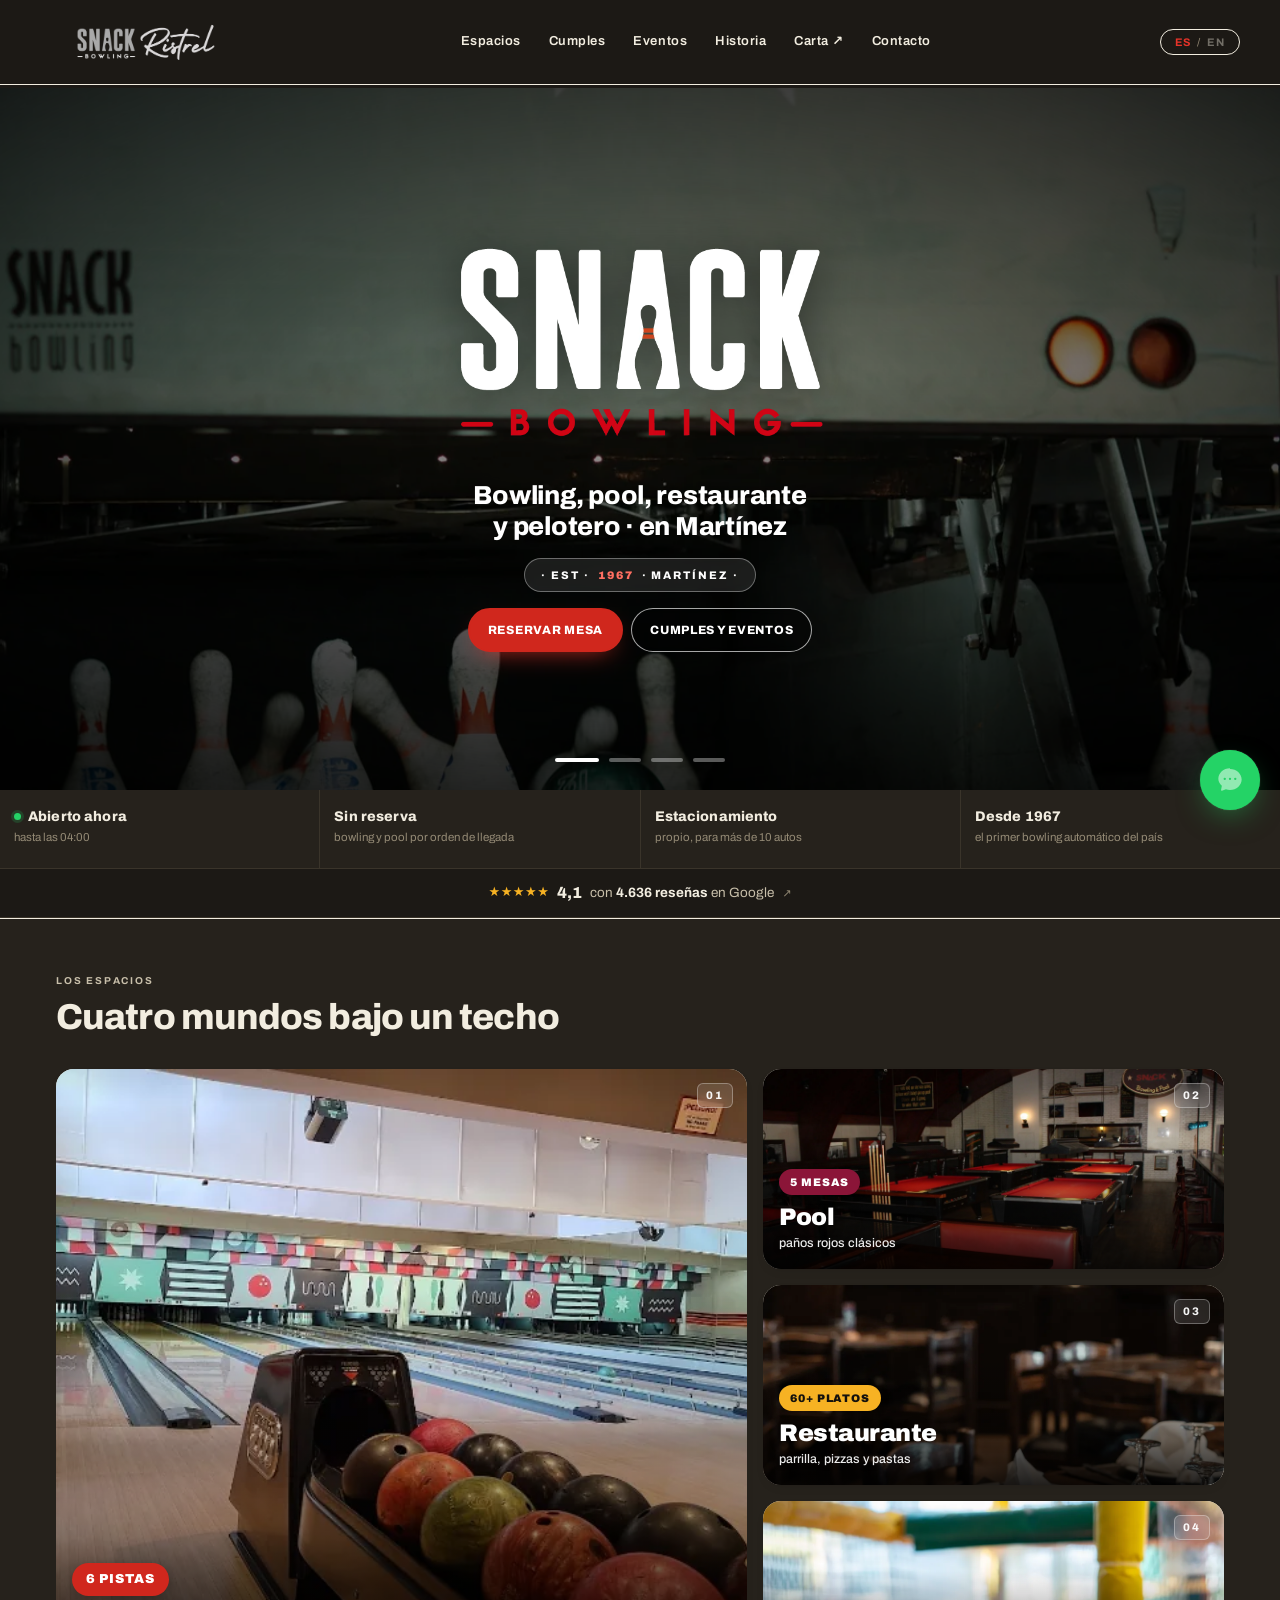
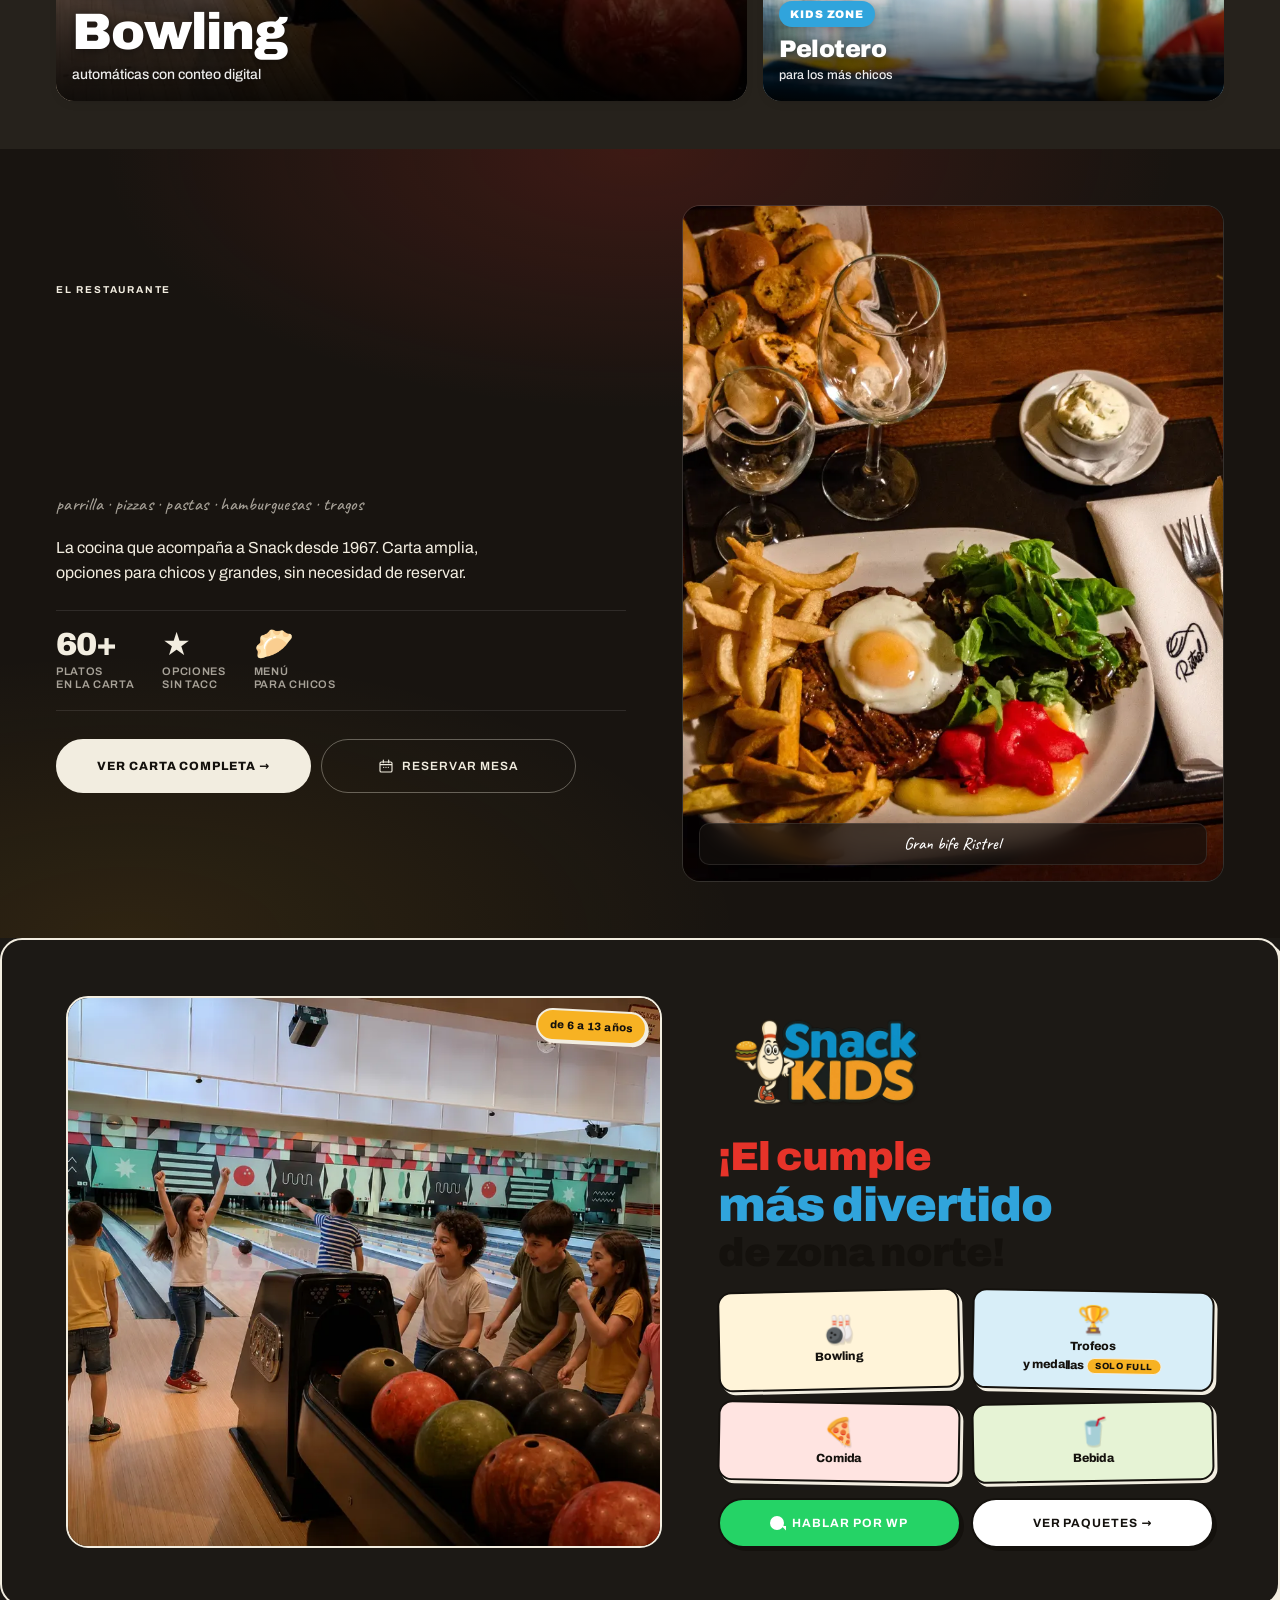
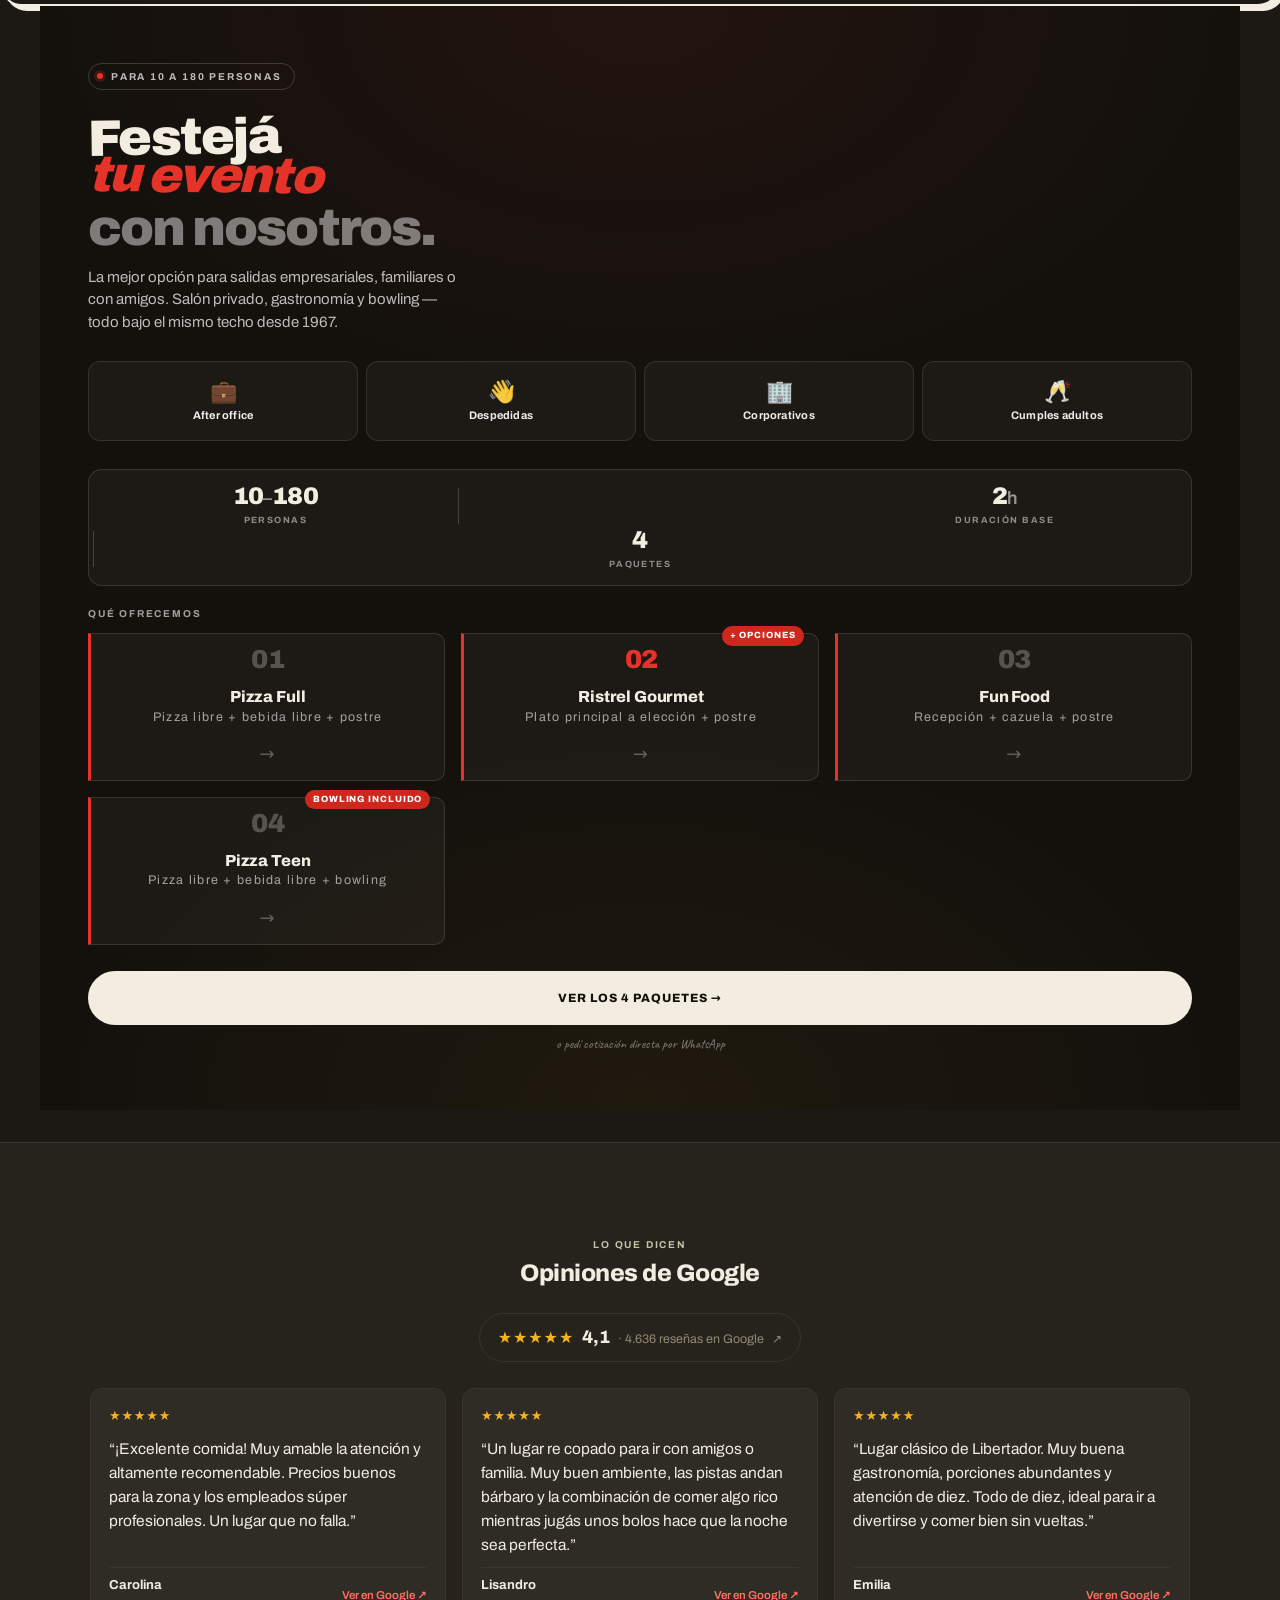
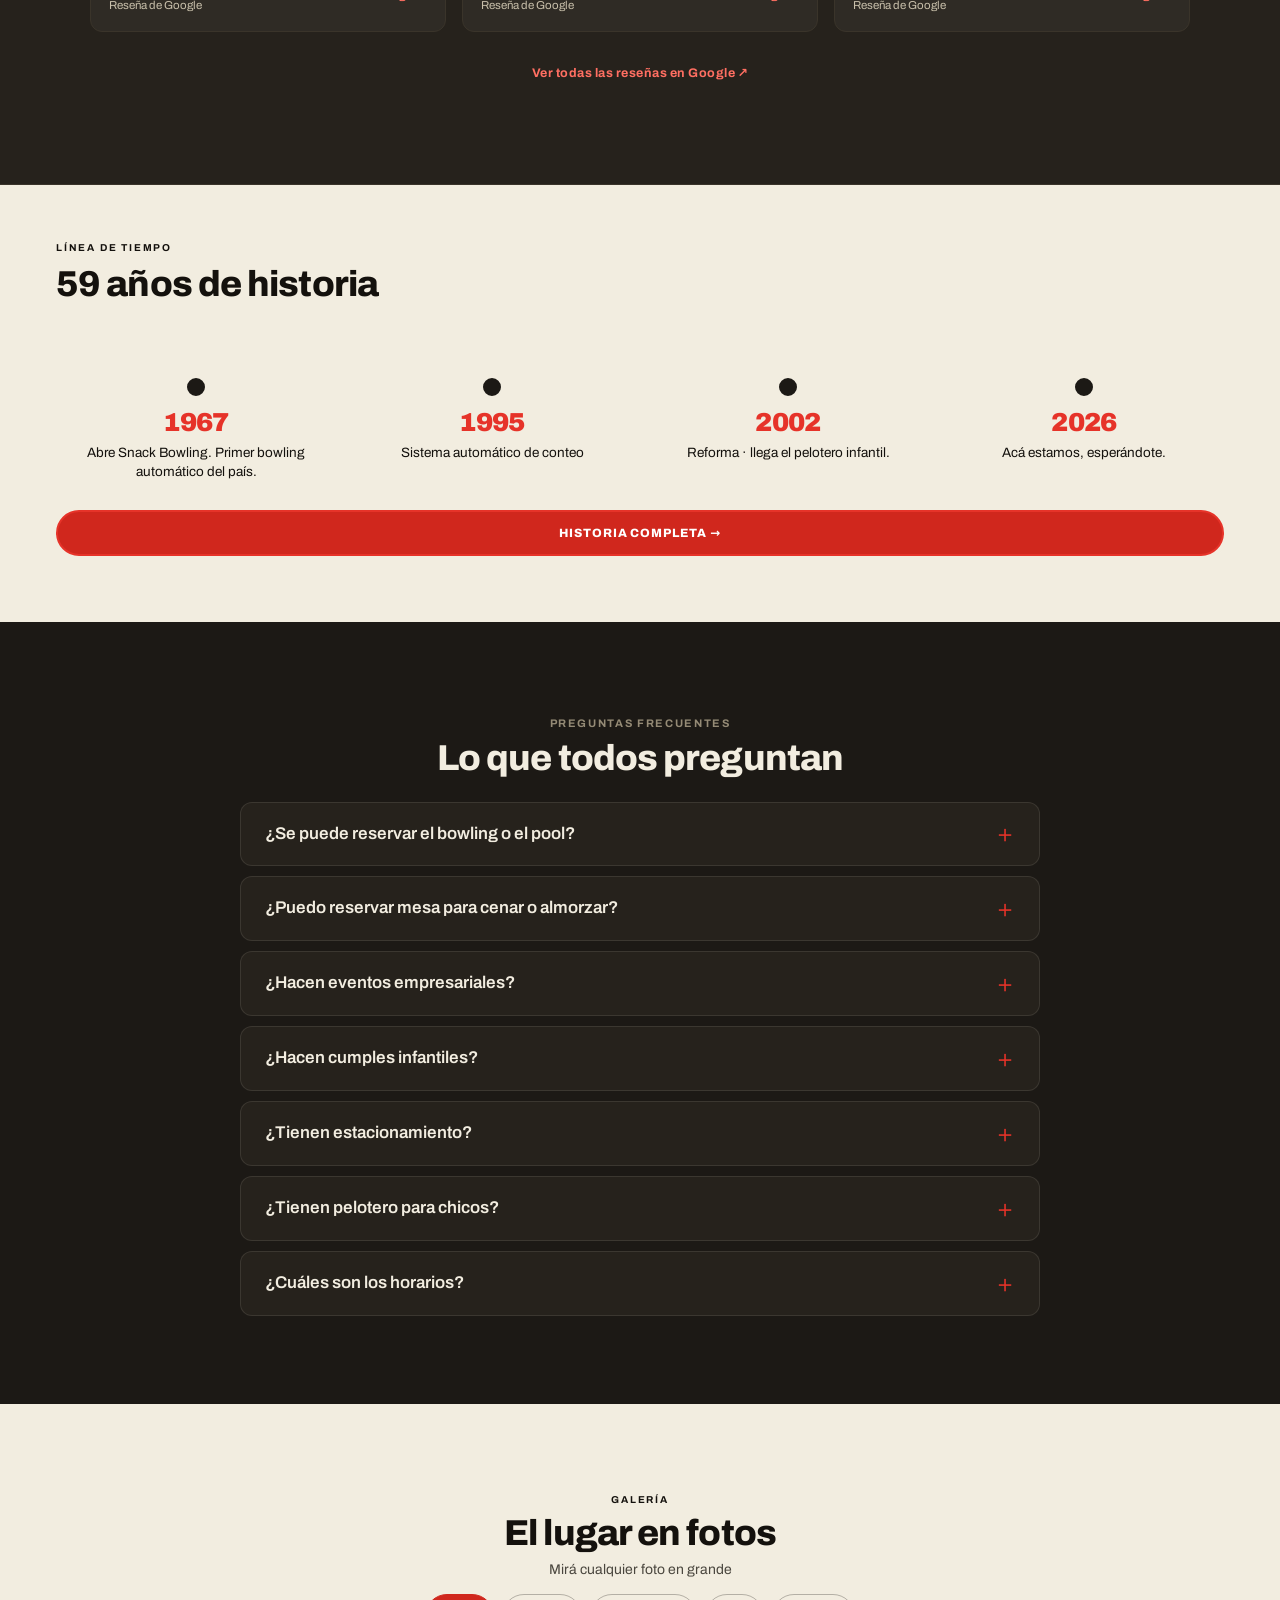
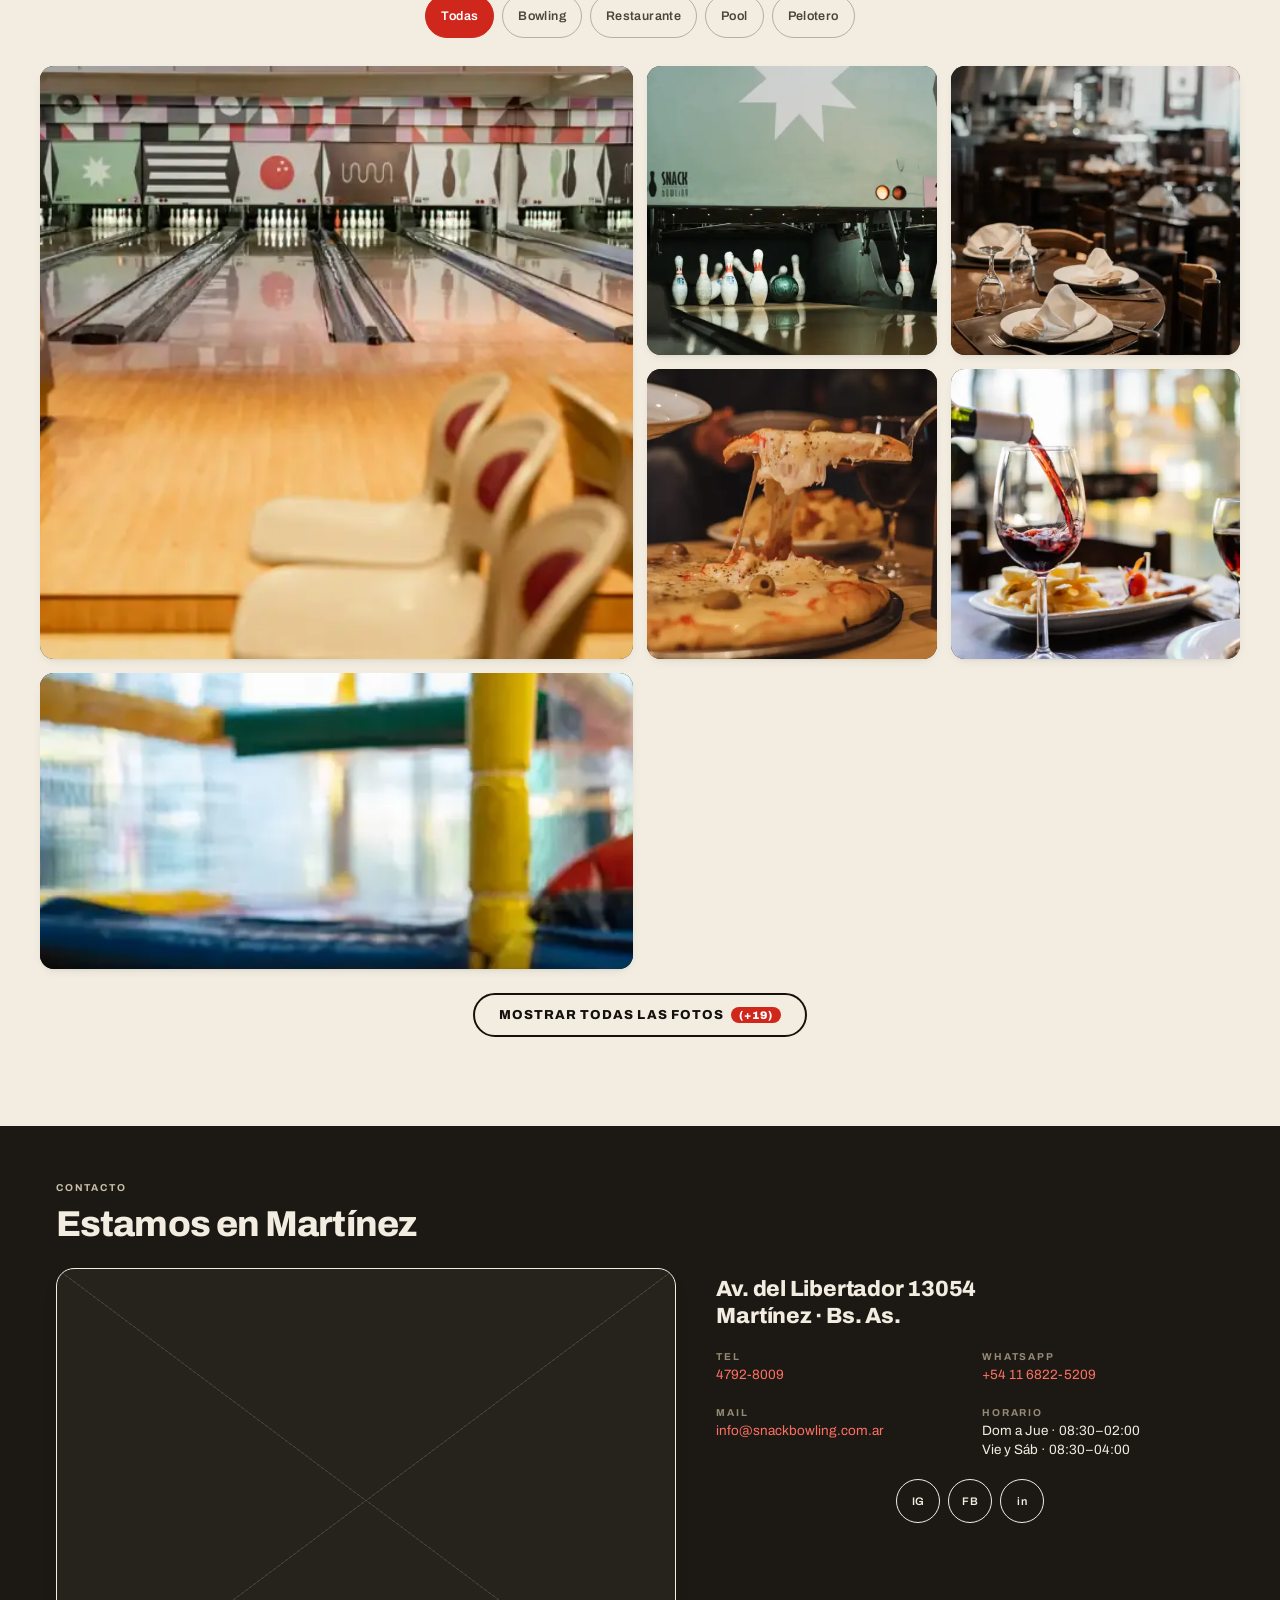
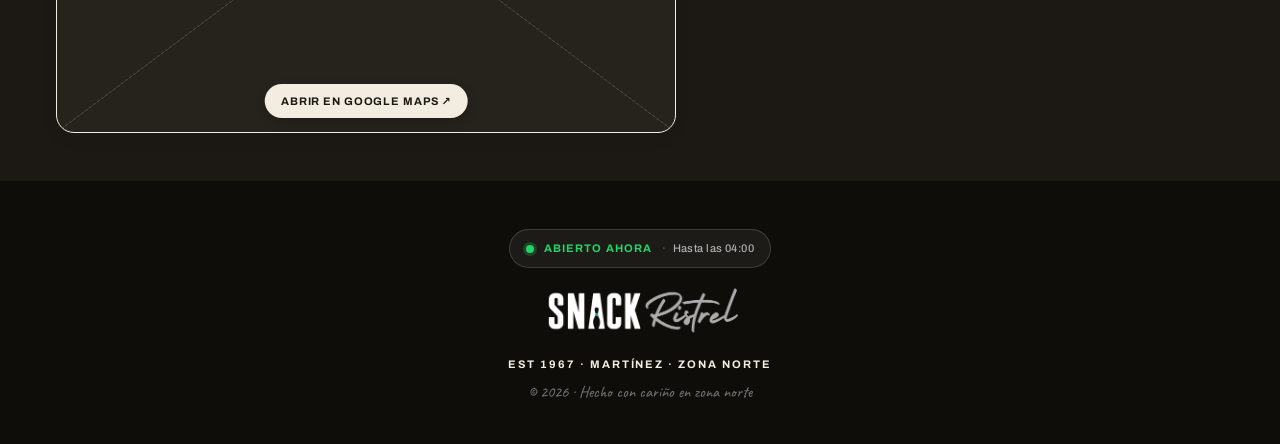
==== commit 7eb6ac75: "Instalar Google Tag Manager (GTM-W58M3PF2) y filtrar datos personales GTM - Contenedor instalado en " ====
--- a/index.html
+++ b/index.html
@@ -207,10 +207,16 @@
 
     gtag('js', new Date());
     gtag('config', 'G-M6GGPZSK61', { anonymize_ip: true });
+    // Google Tag Manager · el contenedor lo administra el asesor de marketing.
+    // Se carga sólo en producción, igual que Analytics. GA4 sigue cargando
+    // directo arriba: NO agregar una etiqueta de GA4 dentro del contenedor, o
+    // las visitas y los eventos se cuentan dobles.
+    (function(w,d,s,l,i){w[l]=w[l]||[];w[l].push({'gtm.start':new Date().getTime(),event:'gtm.js'});var f=d.getElementsByTagName(s)[0],j=d.createElement(s),dl=l!='dataLayer'?'&l='+l:'';j.async=true;j.src='https://www.googletagmanager.com/gtm.js?id='+i+dl;f.parentNode.insertBefore(j,f);})(window,document,'script','dataLayer','GTM-W58M3PF2');
   })();
 </script>
 </head>
 <body class="final-site has-sticky-bar">
+<noscript><iframe src="https://www.googletagmanager.com/ns.html?id=GTM-W58M3PF2" height="0" width="0" style="display:none;visibility:hidden"></iframe></noscript>
 <a class="skip-link" href="#contenido">Saltar al contenido</a>
 <div class="scroll-progress" aria-hidden="true"></div>
 
--- a/site.css
+++ b/site.css
@@ -3351,8 +3351,9 @@
 
 /* El título del bloque CTA de cumples usaba var(--ink), que en fondo oscuro
    resolvía a casi negro: texto negro sobre card negra. */
-body.final-site .kids-cta-block .kids-cta-title,
-body.cumples-page .kids-cta-block .kids-cta-title { color: #fff8e6 !important; }
+body.final-site:not(.cumples-page) .kids-cta-block .kids-cta-title { color: #fff8e6 !important; }
+/* en cumples el bloque va sobre fondo claro: tinta oscura */
+body.cumples-page .kids-cta-block .kids-cta-title { color: #14110d !important; }
 
 /* Las tarjetas de paquetes se centraban por contenido: cada una arrancaba en
    un x distinto según el largo del texto. Ahora el bloque ocupa todo el ancho
@@ -4074,3 +4075,69 @@
 body.final-site:not(.cumples-page) .btn--kids-primary .wp-icon-mini {
   filter: brightness(0) invert(1);
 }
+
+/* ─────────── Contraste · páginas claras ───────────
+   --accent-on-dark (#ff6f62) está pensado para bandas oscuras. En cumples,
+   eventos e historia las reseñas van sobre fondo crema y daba 2,46:1.
+   Ahí se usa un rojo profundo (6,1:1). */
+.cumples-page .sp-all,
+.cumples-page .sp-verify {
+  color: #b8221a;
+}
+
+/* ═══════════ TARGETS TÁCTILES · mínimo 44px ═══════════
+   Medido en mobile: 22 elementos de la home estaban por debajo de 40px
+   (puntitos del carrusel de 4px de alto, selector de idioma de 26px, links
+   de contacto de 22px). Donde se puede, se agranda el área tocable SIN
+   cambiar el aspecto: padding con margen negativo o un pseudo-elemento
+   invisible. Sólo se sube el tamaño visible donde es lo natural.
+   Los links dentro de una frase quedan exentos (WCAG 2.5.8). */
+
+/* ── navegación ── */
+.final-site .m-burger { width: 44px; height: 44px; }
+.final-site .m-nav-back {
+  display: inline-flex; align-items: center; justify-content: center;
+  min-width: 44px; min-height: 44px;
+}
+.final-site .m-nav-logo-link {
+  display: inline-flex; align-items: center; min-height: 44px;
+}
+/* el selector de idioma es una píldora chica: su área se extiende sin crecer */
+.final-site .lang-toggle { position: relative; }
+.final-site .lang-toggle::after {
+  content: ''; position: absolute; inset: -9px -4px;
+}
+
+/* ── carrusel del hero · puntitos de 4px ── */
+.final-site .hero-dot { position: relative; }
+.final-site .hero-dot::after {
+  content: ''; position: absolute; inset: -20px -6px;
+}
+
+/* ── botones y filtros ── */
+.final-site .sp-more-btn,
+.final-site .gallery-more-btn,
+.final-site .gal-chip { min-height: 44px; }
+.final-site .sp-all {
+  display: flex; align-items: center; justify-content: center;
+  min-height: 44px;
+}
+.final-site .chip {
+  display: inline-flex; align-items: center; justify-content: center;
+  min-width: 44px; min-height: 44px;
+}
+
+/* ── datos de contacto (tel / WhatsApp / mail) ── */
+.final-site .contact-grid a {
+  display: inline-block;
+  padding: 11px 0;
+  margin: -11px 0;
+}
+
+/* ── chat ── */
+.final-site .ai-chat-close { width: 44px; height: 44px; }
+.final-site .ai-chat-wa { min-height: 44px; }
+
+/* preguntas rápidas del chat: eran de 36px */
+.final-site .ai-chat-quick,
+.final-site .ai-chat-atajo { min-height: 44px; }
